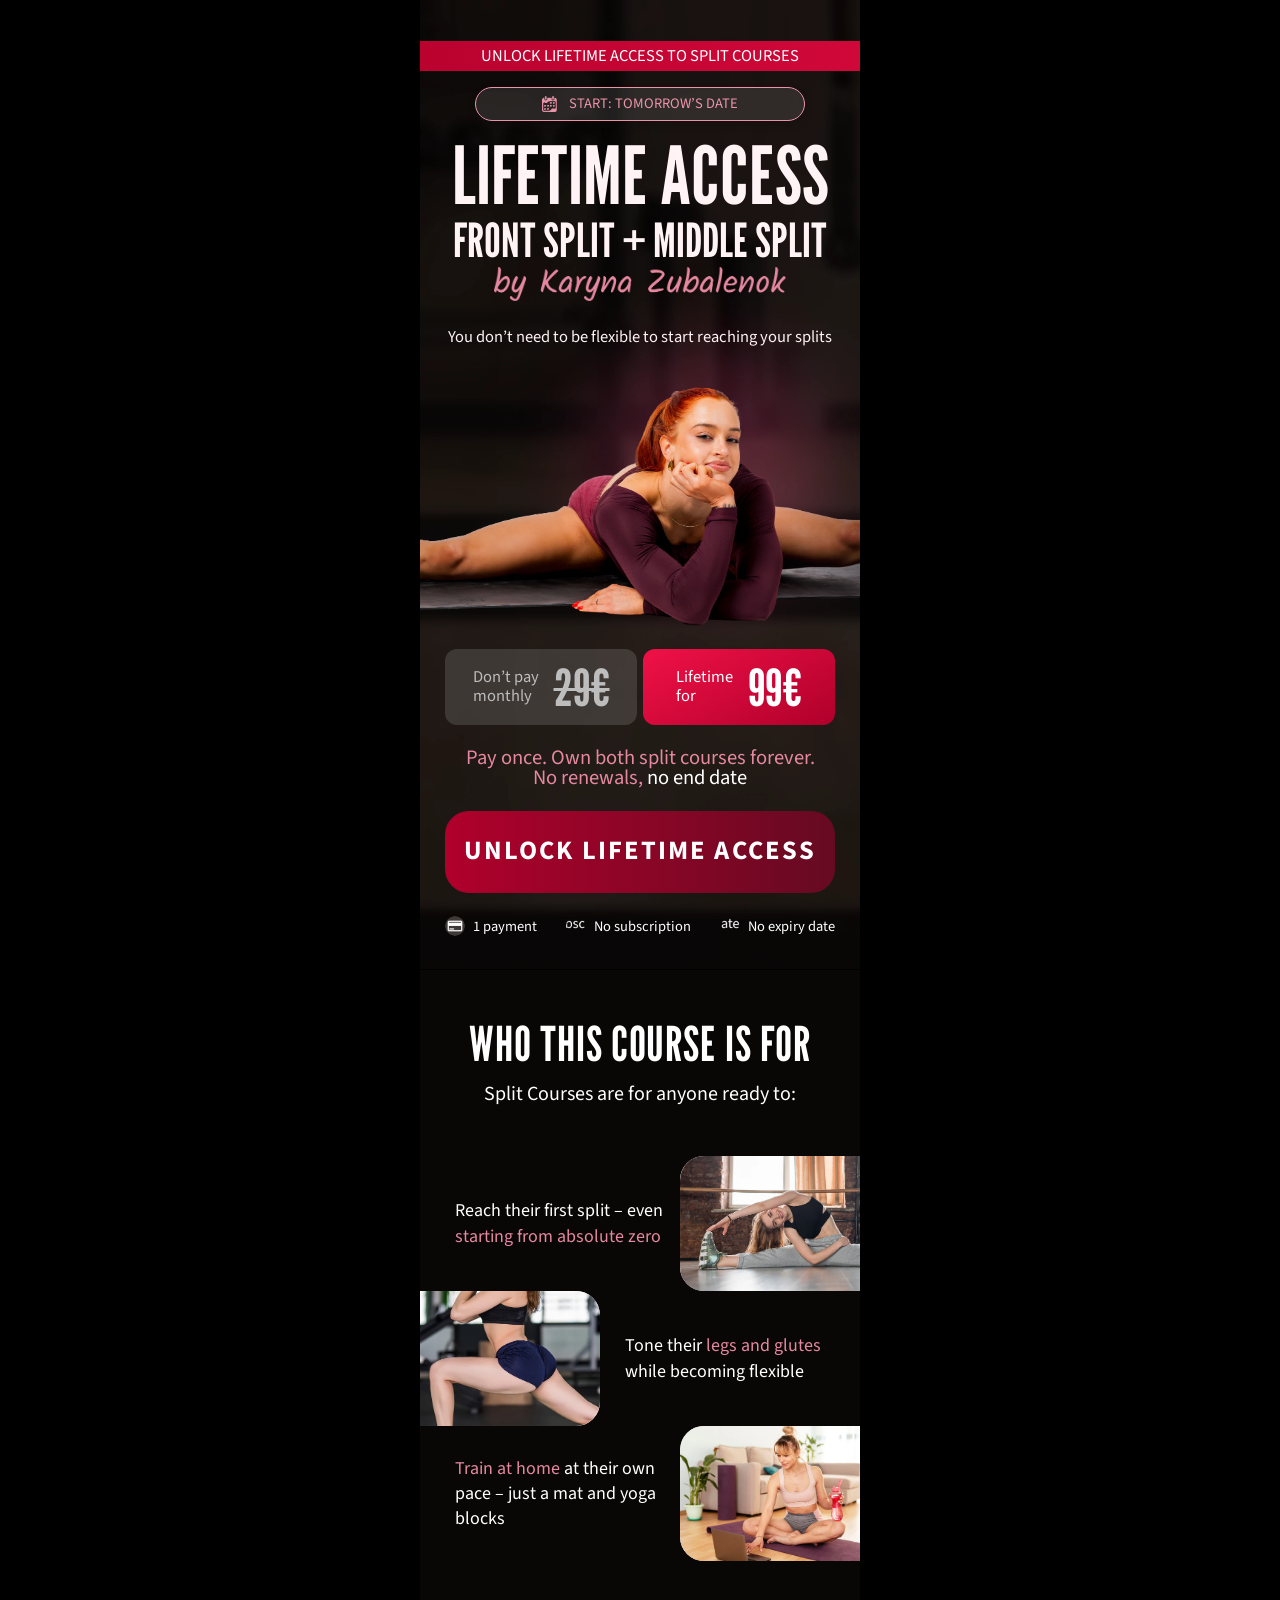
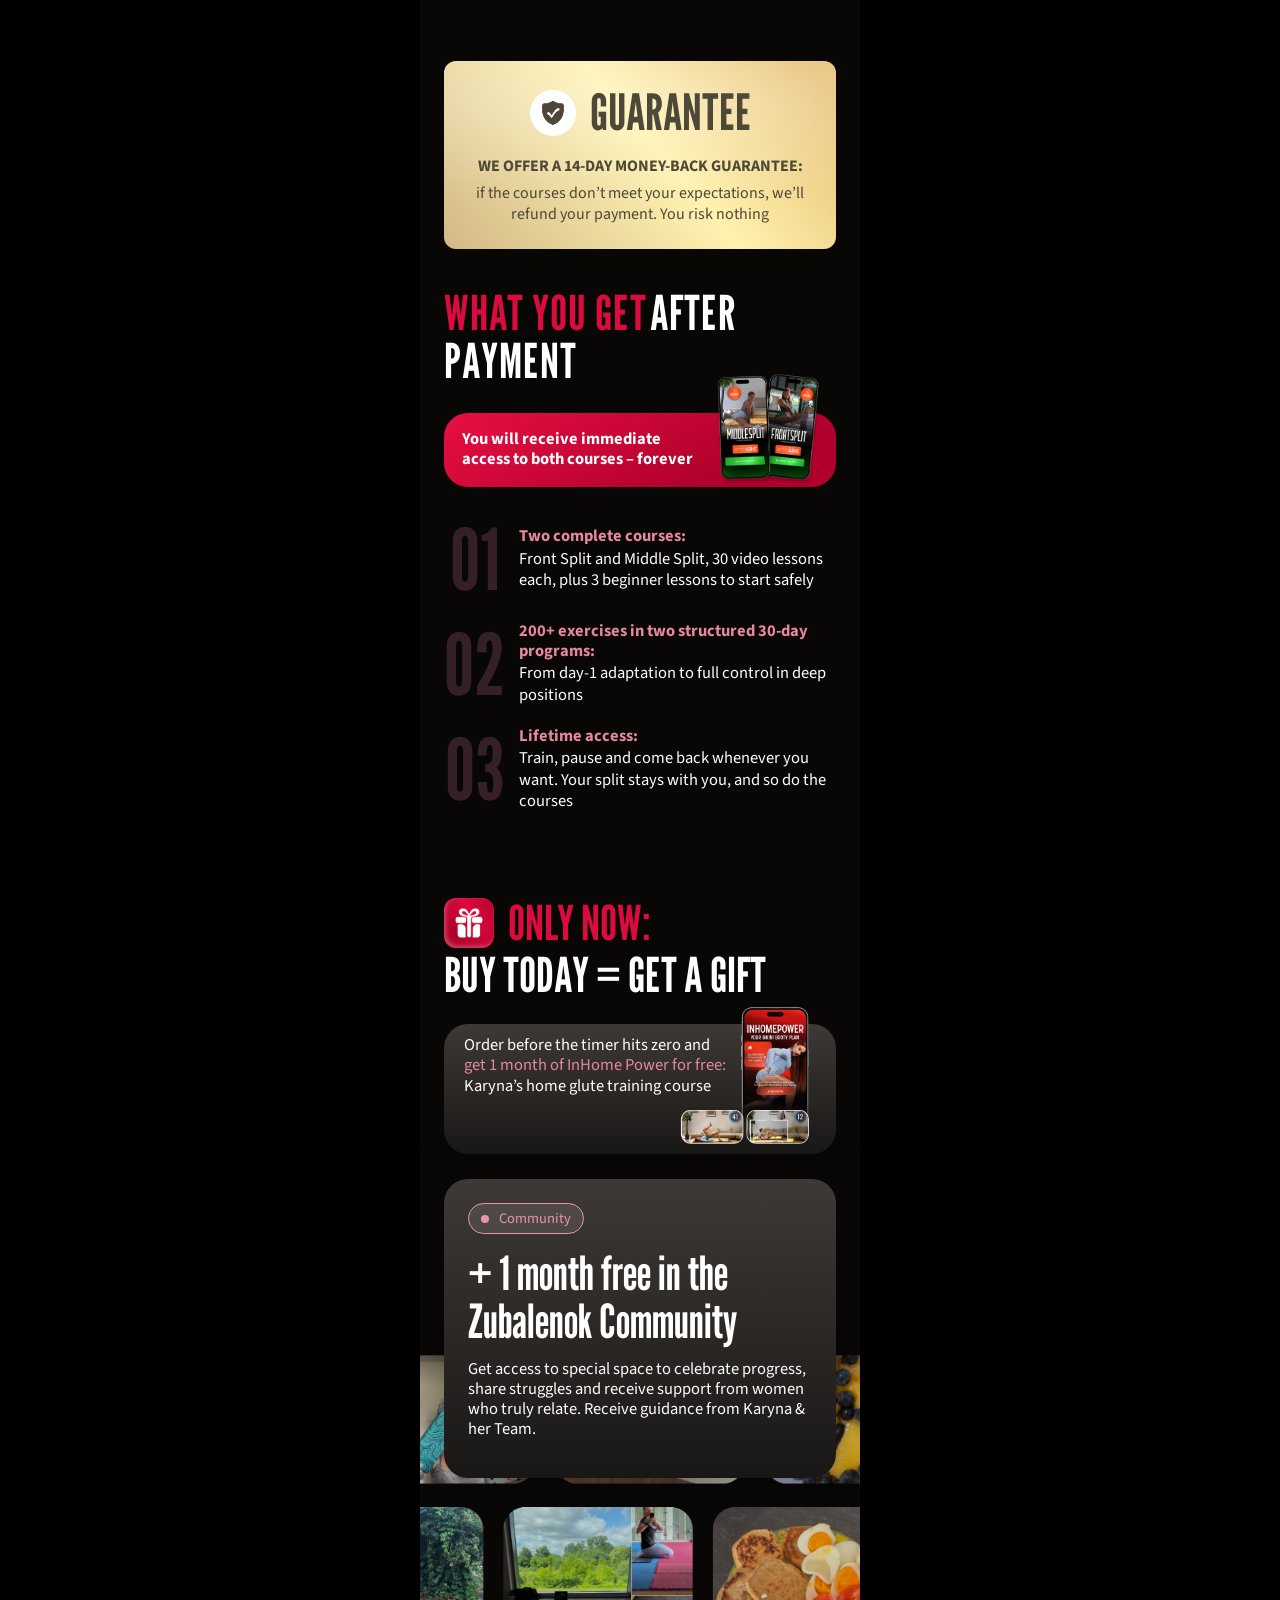
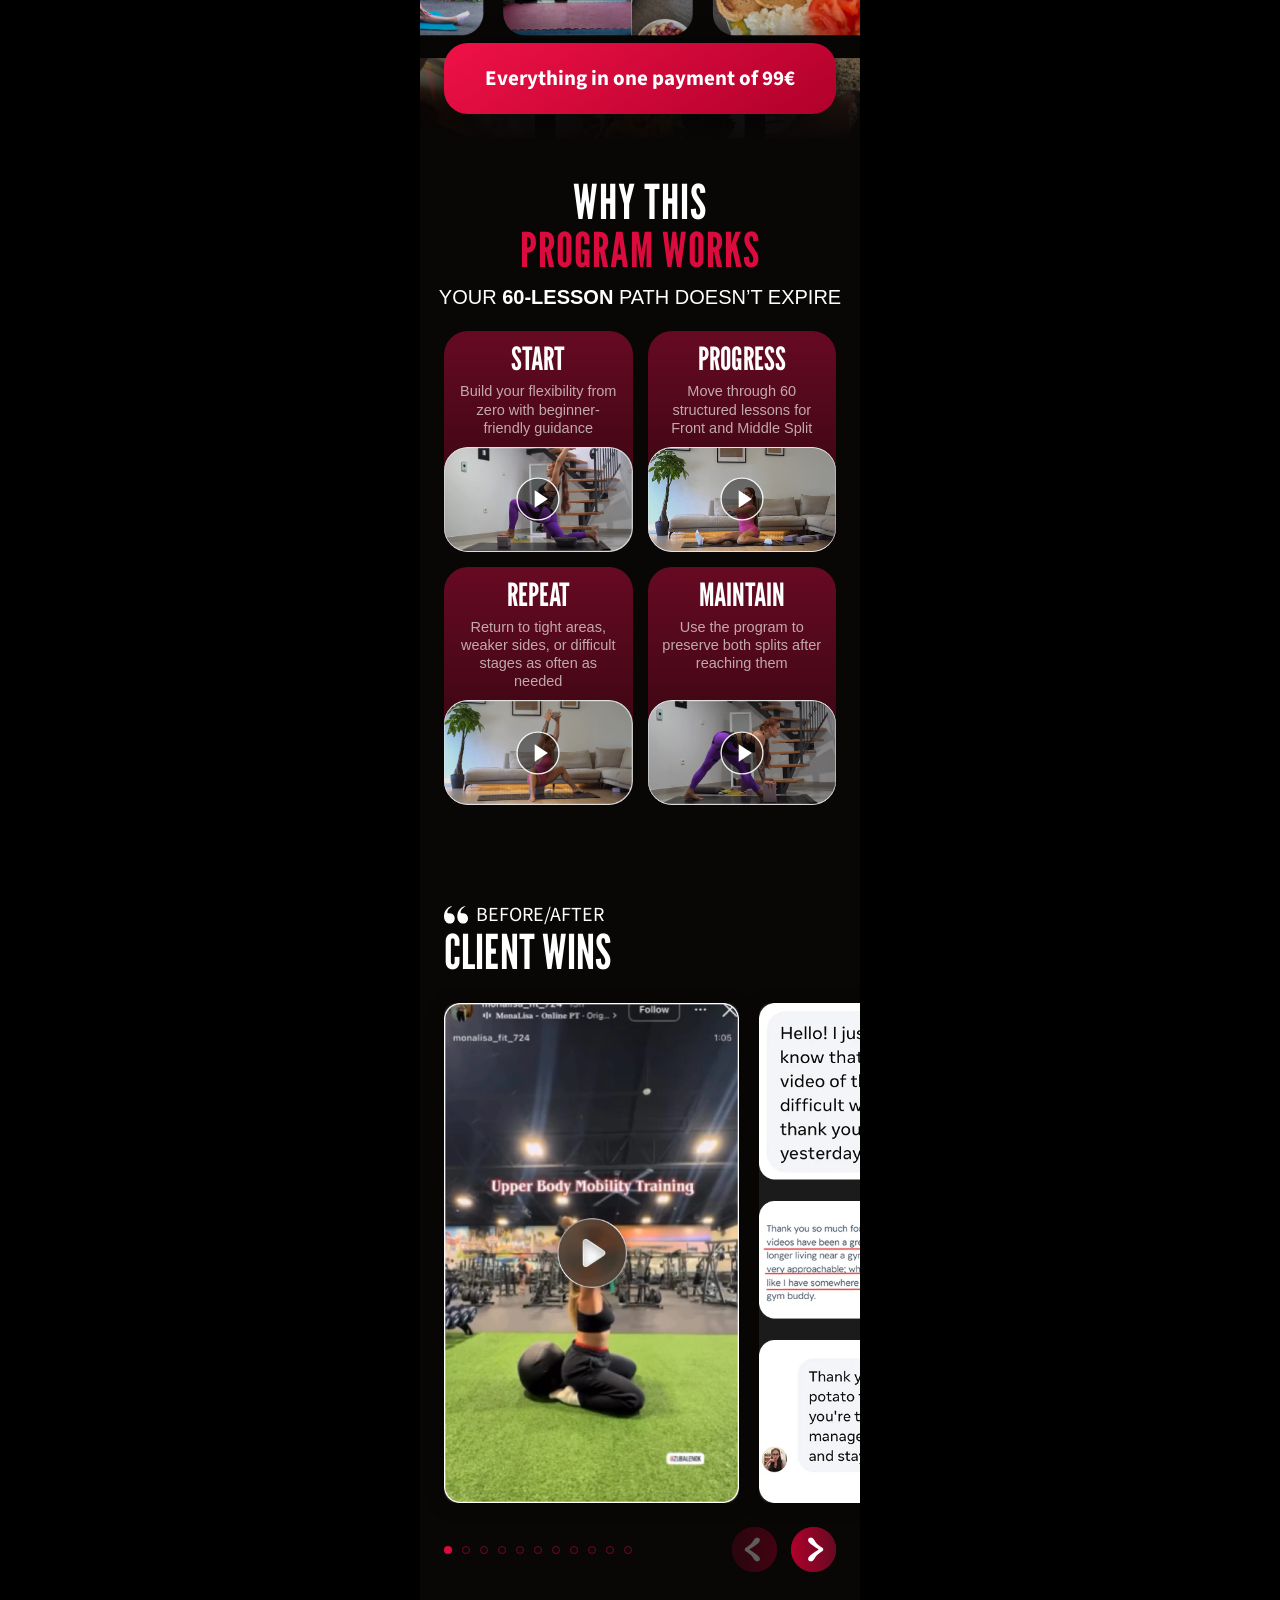
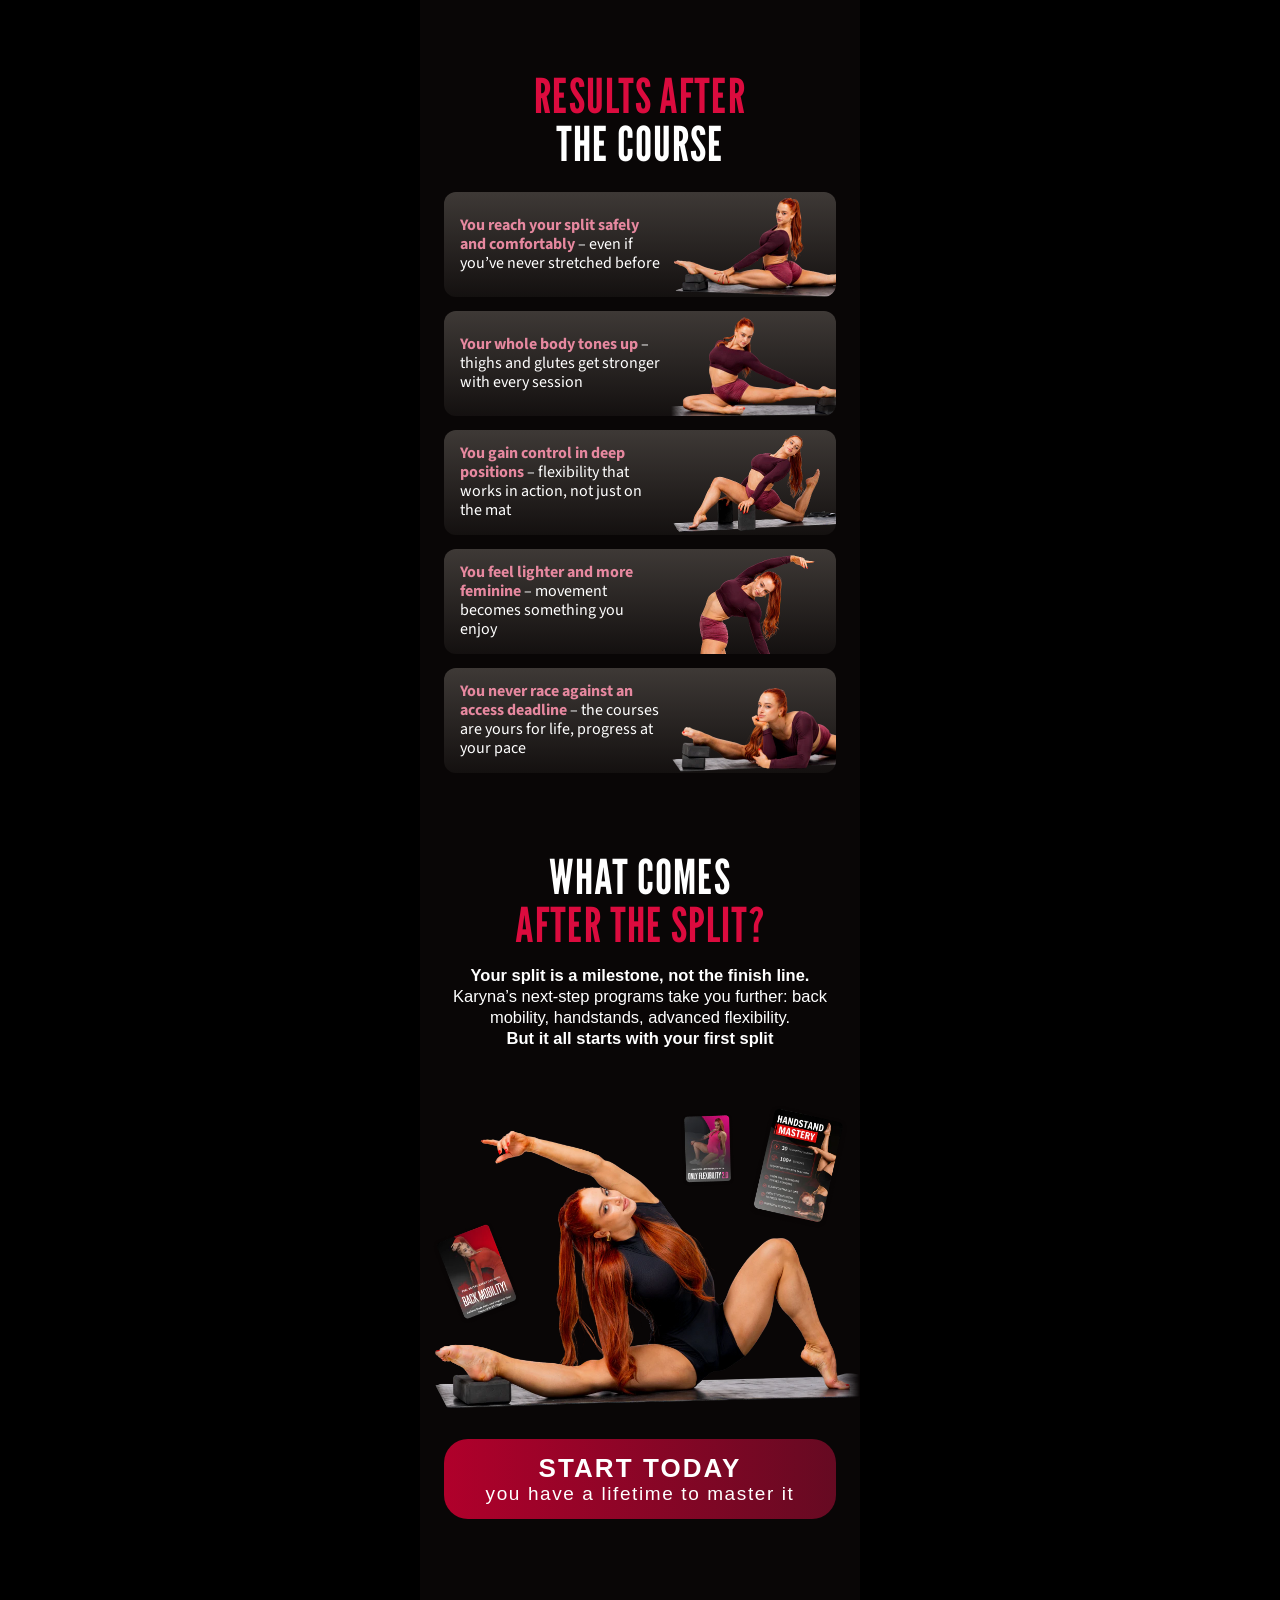
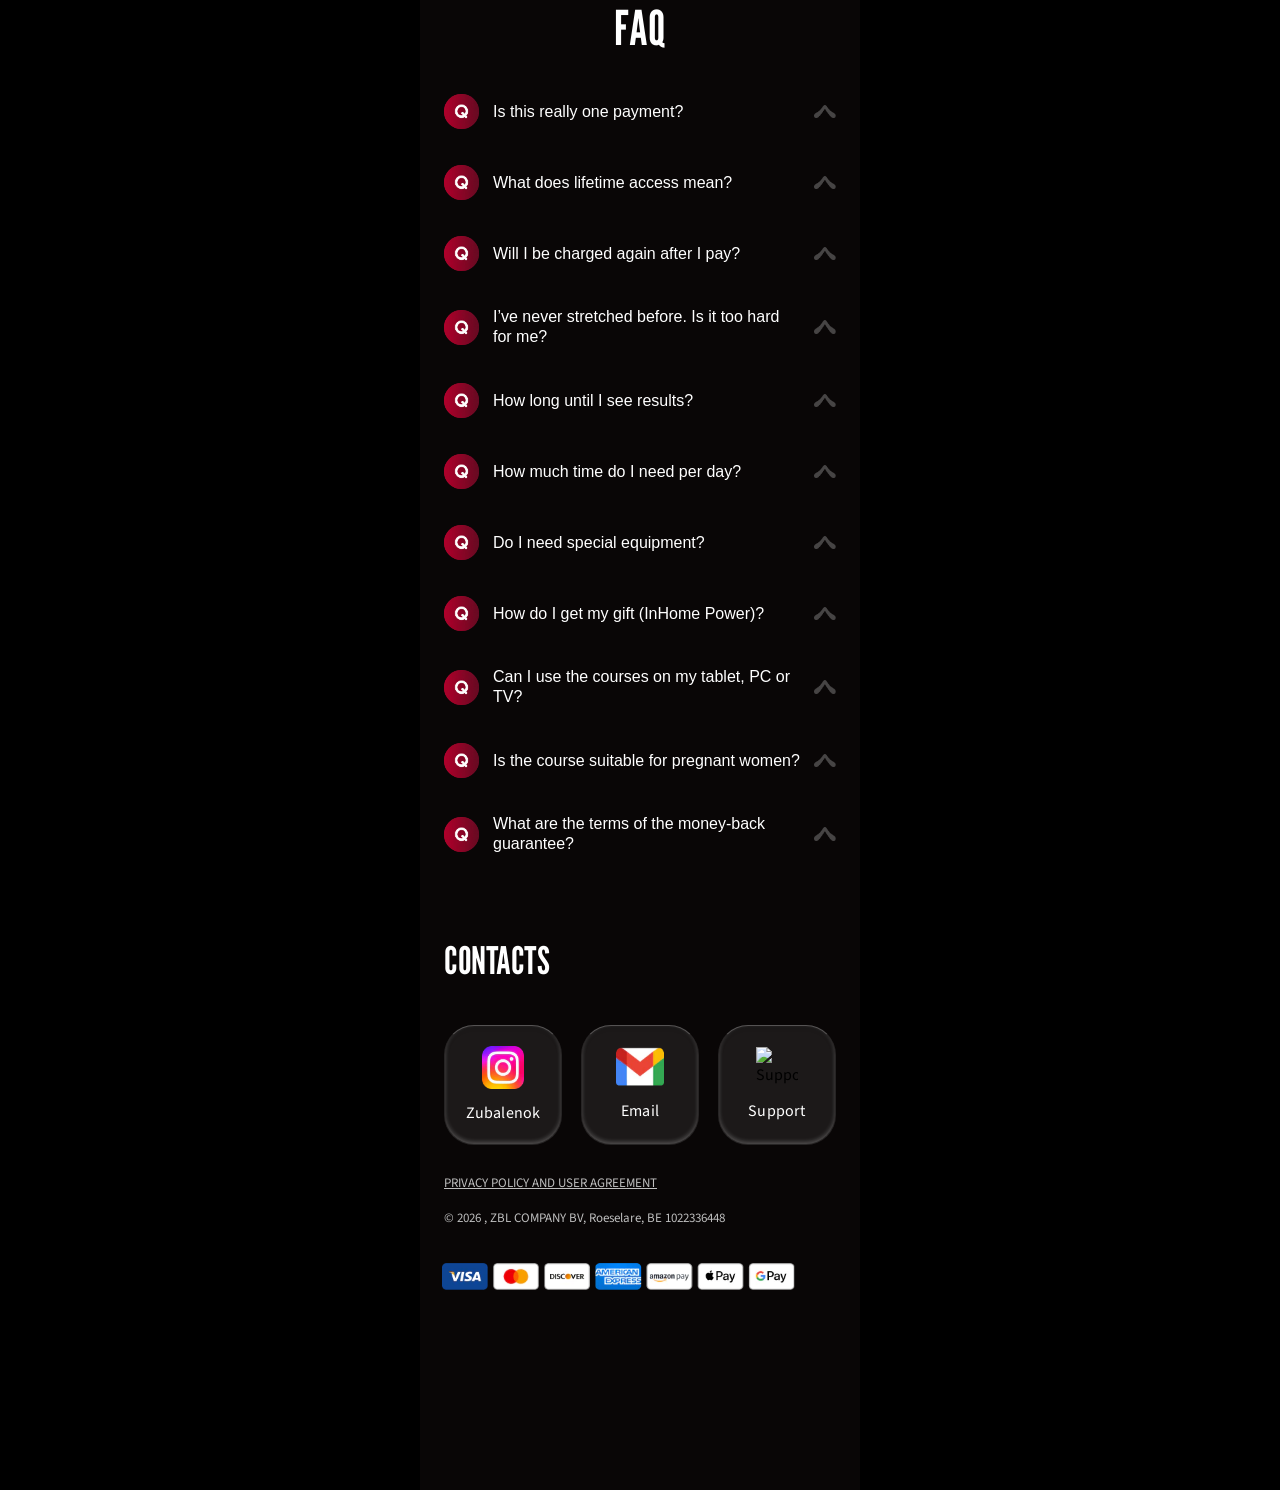
==== index.html @ 268b9fd2 "first commit" ====
<!DOCTYPE html>
<html lang="en">
<head>
  <!-- Google tag (gtag.js) -->
  <script async src="https://www.googletagmanager.com/gtag/js?id=G-XDG81WKR47"></script>
  <script>
    window.dataLayer = window.dataLayer || [];
    function gtag(){dataLayer.push(arguments);}
    gtag('js', new Date());

    gtag('config', 'G-XDG81WKR47');
  </script>
    <meta charset="UTF-8">
    <meta name="viewport" content="width=device-width, initial-scale=1.0">
    <link rel="icon" type="image/png" href="./images/favicon.png">
    <link rel="preconnect" href="https://itden-cdn.b-cdn.net" crossorigin>
    <link rel="stylesheet" href="./css/fonts.css">
    <link rel="stylesheet" href="./css/nullStyle.css">
    <link rel="stylesheet" href="./css/main.css?v=6">
    <link rel="stylesheet" href="https://cdn.jsdelivr.net/npm/swiper@11/swiper-bundle.min.css" />
    <title>Summer Body Fit Reset</title>

 

  <script id="usercentrics-cmp" src="https://web.cmp.usercentrics.eu/ui/loader.js" data-settings-id="XqcGcxfjgSHY_k" async></script>
    <meta
      name="viewport"
      content="width=device-width, initial-scale=1, viewport-fit=cover"
    />

  

</head>
<body>
    <div class="wrapper">

      <div class="s1">
  
  <!-- Верхня плашка -->
  <div class="s1-top-banner">
    <div class="s1-top-banner-text">UNLOCK LIFETIME ACCESS TO SPLIT COURSES</div>
  </div>

  <!-- Датова плашка -->
  <div class="s1-date-badge">
    <div class="s1-img-block-calendar">
      <img src="./images/img20.webp" alt="Calendar Icon">
    </div>
    <div class="s1-date-text">START: TOMORROW’S DATE</div>
  </div>

  <!-- Заголовки -->
  <div class="s1-title-main">LIFETIME ACCESS</div>
  <div class="s1-title-sub">FRONT SPLIT + MIDDLE SPLIT</div>

  <!-- Авторський підпис -->
  <div class="s1-img-block-signature">
    <img src="./images/img3.webp" alt="by Karyna Zubalenok">
  </div>

  <!-- Підзаголовок -->
  <div class="s1-subtitle">You don’t need to be flexible to start reaching your splits</div>

  <!-- Нижня секція -->
  <div class="s1-bottom-group">
    
    <!-- Цінові блоки -->
    <div class="s1-pricing-row">
      <div class="s1-price-box s1-price-gray">
        <div class="s1-price-label s1-price-label-gray">
          <span>Don’t pay</span>
          <span>monthly</span>
        </div>
        <div class="s1-price-val-gray">29€</div>
      </div>
      <div class="s1-price-box s1-price-red">
        <div class="s1-price-label s1-price-label-red">
          <span>Lifetime</span>
          <span>for</span>
        </div>
        <div class="s1-price-val-red">99€</div>
      </div>
    </div>

    <!-- Текстовий опис -->
    <div class="s1-desc-text">
      Pay once. Own both split courses forever.<br/>
      <span>No renewals, </span><span class="s1-bold-white">no end date</span>
    </div>

    <!-- Кнопка -->
    <div class="s1-cta-wrapper">
      <div class="s1-cta-btn">UNLOCK LIFETIME ACCESS</div>
    </div>

    <!-- Переваги -->
    <div class="s1-features-row">
      <div class="s1-feature-item">
        <div class="s1-img-block-icon">
          <img class="s1-icon-img s1-img-feat-1" src="./images/img16.webp" alt="1 payment">
        </div>
        <div class="s1-feature-text">1 payment</div>
      </div>
      <div class="s1-feature-item">
        <div class="s1-img-block-icon">
          <img class="s1-icon-img s1-img-feat-2" src="./images/img16.webp" alt="No subscription">
        </div>
        <div class="s1-feature-text">No subscription</div>
      </div>
      <div class="s1-feature-item">
        <div class="s1-img-block-icon">
          <img class="s1-icon-img s1-img-feat-3" src="./images/img16.webp" alt="No expiry date">
        </div>
        <div class="s1-feature-text">No expiry date</div>
      </div>
    </div>

  </div>
</div>


<div class="s2">
  
  <div class="s2-header">
    <div class="s2-title">Who this course is for</div>
    <div class="s2-subtitle">Split Courses are for anyone ready to:</div>
  </div>

  <div class="s2-list">
    
    <!-- Картка 1: Текст зліва, Картинка справа -->
    <div class="s2-row">
      <div class="s2-text s2-text-left">
        Reach their first split – even <br>
        <span class="s2-highlight">starting from absolute zero</span>
      </div>
      <div class="s2-img-box s2-img-radius-right">
        <img src="./images/img6.webp" alt="Reaching first split">
      </div>
    </div>

    <!-- Картка 2: Картинка зліва, Текст справа -->
    <div class="s2-row">
      <div class="s2-img-box s2-img-radius-left">
        <img src="./images/img7.webp" alt="Toning legs and glutes">
      </div>
      <div class="s2-text s2-text-right">
        Tone their <span class="s2-highlight">legs and glutes</span><br>
        while becoming flexible
      </div>
    </div>

    <!-- Картка 3: Текст зліва, Картинка справа -->
    <div class="s2-row">
      <div class="s2-text s2-text-left">
        <span class="s2-highlight">Train at home</span> at their own<br>
        pace – just a mat and yoga<br>
        blocks
      </div>
      <div class="s2-img-box s2-img-radius-right">
        <img src="./images/img5.webp" alt="Train at home">
      </div>
    </div>

  </div>
  
</div>

<div class="s3">
  
  <!-- Блок Гарантії -->
  <div class="s3-guarantee-section">
    <div class="s3-guarantee-card">
      <div class="s3-guarantee-header">
        <div class="s3-shield-icon">
          <img src="./images/img14.webp" alt="Guarantee Shield">
        </div>
        <div class="s3-guarantee-title">GUARANTEE</div>
      </div>
      <div class="s3-guarantee-text">
        <span class="s3-guarantee-strong">We offer a 14-day money-back guarantee:</span>
        <span class="s3-guarantee-p">if the courses don’t meet your expectations, we’ll refund your payment. You risk nothing</span>
      </div>
    </div>
  </div>

  <!-- Блок Переваг -->
  <div class="s3-benefits-section">
    
    <div class="s3-benefits-title">
      <span class="s3-title-red">What you get</span>
      <span class="s3-title-white">after payment</span>
    </div>

    <!-- Банер -->
    <div class="s3-banner">
      <div class="s3-banner-text">You will receive immediate access to both courses – forever</div>
      <img class="s3-phones-img" src="./images/img17.webp" alt="Course on Phones">
    </div>

    <!-- Список -->
    <div class="s3-list">
      
      <div class="s3-list-item">
        <div class="s3-list-num">01</div>
        <div class="s3-list-text">
          <span class="s3-list-heading">Two complete courses:</span>
          <span class="s3-list-desc">Front Split and Middle Split, 30 video lessons each, plus 3 beginner lessons to start safely</span>
        </div>
      </div>

      <div class="s3-list-item">
        <div class="s3-list-num">02</div>
        <div class="s3-list-text">
          <span class="s3-list-heading">200+ exercises in two structured 30-day programs:</span>
          <span class="s3-list-desc">From day-1 adaptation to full control in deep positions</span>
        </div>
      </div>

      <div class="s3-list-item">
        <div class="s3-list-num">03</div>
        <div class="s3-list-text">
          <span class="s3-list-heading">Lifetime access:</span>
          <span class="s3-list-desc">Train, pause and come back whenever you want. Your split stays with you, and so do the courses</span>
        </div>
      </div>

    </div>
  </div>

</div>

<div class="s4">
  
  <!-- Заголовок та іконка подарунка -->
  <div class="s4-header">
    <div class="s4-header-row">
      <div class="s4-gift-icon">
        <img src="./images/img15.webp" alt="Gift Icon">
      </div>
      <h2 class="s4-title-red">ONLY NOW:</h2>
    </div>
    <h3 class="s4-title-white">BUY TODAY = GET A GIFT</h3>
  </div>

  <!-- Картка з подарунковим курсом -->
  <div class="s4-promo-card">
    <p class="s4-promo-text">
      Order before the timer hits zero and <br>
      <span class="s4-promo-highlight">get 1 month of InHome Power for free:</span><br>
      Karyna’s home glute training course
    </p>
    <div class="s4-promo-img-wrapper">
      <img src="./images/img18.webp" alt="InHome Power App">
    </div>
  </div>

  <!-- Секція спільноти з фоновим колажем -->
  <div class="s4-community-section">
    
    <!-- Фоновий колаж -->
    <div class="s4-bg-collage-container">
      <div class="s4-bg-gradient-top"></div>
      <img src="./images/img19.webp" alt="Community Photos">
      <div class="s4-bg-gradient-bottom"></div>
    </div>

    <!-- Картка спільноти -->
    <div class="s4-community-card">
      <div class="s4-tag">
        <span class="s4-tag-dot"></span>
        <span class="s4-tag-text">Community</span>
      </div>
      <h4 class="s4-community-title">+ 1 month free in the<br>Zubalenok Community</h4>
      <p class="s4-community-desc">Get access to special space to celebrate progress, share struggles and receive support from women who truly relate. Receive guidance from Karyna & her Team.</p>
    </div>

  </div>

  <!-- Нижня кнопка -->
  <div class="s4-sticky-btn-wrapper">
    <div class="s4-sticky-btn">Everything in one payment of 99€</div>
  </div>

</div>


<div class="s5">
  
  <div class="s5-header">
    <div class="s5-title-group">
      <h2 class="s5-title-white">Why this</h2>
      <h2 class="s5-title-red">Program Works</h2>
    </div>
    <h3 class="s5-subtitle">YOUR <b>60-LESSON</b> PATH DOESN’T EXPIRE</h3>
  </div>

  <div class="s5-grid">
    
    <!-- Картка 1: START -->
    <div class="s5-card video-card-item">
      <div class="s5-card-text">
        <h4 class="s5-card-title">START</h4>
        <p class="s5-card-desc">Build your flexibility from zero with beginner-friendly guidance</p>
      </div>
      <div class="s5-video-container video-wrapper-small">
        <video class="video-player" data-src="https://itden-cdn.b-cdn.net/splits/1.mp4" poster="./images/poster-1.webp" playsinline loop muted preload="metadata"></video>
        <div class="video-overlay">
          <div class="video-play-btn" aria-label="Play">
            <svg viewBox="0 0 80 80" xmlns="http://www.w3.org/2000/svg">
              <circle cx="40" cy="40" r="38" fill="rgba(0,0,0,0.4)" stroke="rgba(255,255,255,0.9)" stroke-width="2.5"></circle>
              <polygon class="icon-play" points="34,24 58,40 34,56" fill="white"></polygon>
              <g class="icon-pause" style="display:none">
                <rect x="26" y="24" width="9" height="32" rx="2" fill="white"></rect>
                <rect x="45" y="24" width="9" height="32" rx="2" fill="white"></rect>
              </g>
            </svg>
          </div>
        </div>
      </div>
    </div>

    <!-- Картка 2: PROGRESS -->
    <div class="s5-card video-card-item">
      <div class="s5-card-text">
        <h4 class="s5-card-title">PROGRESS</h4>
        <p class="s5-card-desc">Move through 60 structured lessons for Front and Middle Split</p>
      </div>
      <div class="s5-video-container video-wrapper-small">
        <video class="video-player" data-src="https://itden-cdn.b-cdn.net/3-in-1_new/new-tabs/2.mp4" poster="./images/poster-2.webp" playsinline loop muted preload="metadata"></video>
        <div class="video-overlay">
          <div class="video-play-btn" aria-label="Play">
            <svg viewBox="0 0 80 80" xmlns="http://www.w3.org/2000/svg">
              <circle cx="40" cy="40" r="38" fill="rgba(0,0,0,0.4)" stroke="rgba(255,255,255,0.9)" stroke-width="2.5"></circle>
              <polygon class="icon-play" points="34,24 58,40 34,56" fill="white"></polygon>
              <g class="icon-pause" style="display:none">
                <rect x="26" y="24" width="9" height="32" rx="2" fill="white"></rect>
                <rect x="45" y="24" width="9" height="32" rx="2" fill="white"></rect>
              </g>
            </svg>
          </div>
        </div>
      </div>
    </div>

    <!-- Картка 3: REPEAT -->
    <div class="s5-card video-card-item">
      <div class="s5-card-text">
        <h4 class="s5-card-title">REPEAT</h4>
        <p class="s5-card-desc">Return to tight areas, weaker sides, or difficult stages as often as needed</p>
      </div>
      <div class="s5-video-container video-wrapper-small">
        <video class="video-player" data-src="https://itden-cdn.b-cdn.net/splits/34.mp4" poster="./images/poster-3.webp" playsinline loop muted preload="metadata"></video>
        <div class="video-overlay">
          <div class="video-play-btn" aria-label="Play">
            <svg viewBox="0 0 80 80" xmlns="http://www.w3.org/2000/svg">
              <circle cx="40" cy="40" r="38" fill="rgba(0,0,0,0.4)" stroke="rgba(255,255,255,0.9)" stroke-width="2.5"></circle>
              <polygon class="icon-play" points="34,24 58,40 34,56" fill="white"></polygon>
              <g class="icon-pause" style="display:none">
                <rect x="26" y="24" width="9" height="32" rx="2" fill="white"></rect>
                <rect x="45" y="24" width="9" height="32" rx="2" fill="white"></rect>
              </g>
            </svg>
          </div>
        </div>
      </div>
    </div>

    <!-- Картка 4: MAINTAIN -->
    <div class="s5-card video-card-item">
      <div class="s5-card-text">
        <h4 class="s5-card-title">MAINTAIN</h4>
        <p class="s5-card-desc">Use the program to preserve both splits after reaching them</p>
      </div>
      <div class="s5-video-container video-wrapper-small">
        <video class="video-player" data-src="https://itden-cdn.b-cdn.net/splits/4.mp4" poster="./images/poster-4.webp" playsinline loop muted preload="metadata"></video>
        <div class="video-overlay">
          <div class="video-play-btn" aria-label="Play">
            <svg viewBox="0 0 80 80" xmlns="http://www.w3.org/2000/svg">
              <circle cx="40" cy="40" r="38" fill="rgba(0,0,0,0.4)" stroke="rgba(255,255,255,0.9)" stroke-width="2.5"></circle>
              <polygon class="icon-play" points="34,24 58,40 34,56" fill="white"></polygon>
              <g class="icon-pause" style="display:none">
                <rect x="26" y="24" width="9" height="32" rx="2" fill="white"></rect>
                <rect x="45" y="24" width="9" height="32" rx="2" fill="white"></rect>
              </g>
            </svg>
          </div>
        </div>
      </div>
    </div>

  </div>
</div>



<div class="s6">
  
  <!-- Заголовок -->
  <div class="s6-header">
    <div class="s6-label">
      <div class="s6-quote-icon">
        <svg xmlns="http://www.w3.org/2000/svg" width="24" height="18" viewBox="0 0 24 18" fill="none">
  <path d="M8.07421 0.00016919C8.08571 -0.00139465 8.09276 0.00943048 8.09276 0.021039V0.0782154C8.09276 0.119212 8.07234 0.157684 8.03854 0.180886C6.63093 1.14718 5.53572 2.01873 4.73632 3.02947C3.82051 4.18628 3.49053 5.16881 3.28565 6.42446C3.19072 7.0063 3.75524 7.43513 4.32667 7.29013C4.74568 7.18381 5.16676 7.13727 5.78417 7.17204C12.5979 7.5524 12.109 17.5517 5.85647 17.5998C5.85593 17.5998 5.85546 17.5993 5.85546 17.5988C5.85546 17.5983 5.85501 17.5978 5.85447 17.5978C1.98736 17.5971 0.024709 13.7735 4.27117e-08 10.5094C-6.09069e-06 10.5086 0.000649128 10.508 0.00145938 10.508C0.00226539 10.508 0.0029188 10.5073 0.00291891 10.5065C0.00362866 5.4375 2.95146 0.987998 8.07421 0.00016919ZM21.3525 0.00016919C21.364 -0.00150012 21.3711 0.00945503 21.3712 0.0210344L21.3716 0.0784586C21.3719 0.119263 21.3517 0.157656 21.318 0.180749C19.9104 1.14708 18.815 2.01871 18.0156 3.02947C17.0998 4.18628 16.7698 5.16881 16.565 6.42445C16.47 7.0063 17.0345 7.43512 17.606 7.29012C18.025 7.1838 18.446 7.13726 19.0635 7.17204C25.8771 7.55246 25.3883 17.5506 19.1358 17.5998C19.1352 17.5998 19.1348 17.5993 19.1348 17.5988C19.1348 17.5983 19.1343 17.5978 19.1338 17.5978C15.2664 17.5972 13.3038 13.7732 13.2793 10.509C13.2793 10.5084 13.2797 10.508 13.2803 10.508C13.2808 10.508 13.2812 10.5075 13.2812 10.507C13.2818 5.43791 16.2287 0.988174 21.3525 0.00016919Z" fill="white"/>
</svg>
      </div>
      <div class="s6-label-text">Before/After</div>
    </div>
    <h2 class="s6-title">Client Wins</h2>
  </div>

  <!-- Swiper Контейнер -->
  <div class="swiper s6-swiper">
    <div class="swiper-wrapper">
      
      <div class="swiper-slide s6-slide" data-video="https://itden-cdn.b-cdn.net/3-in-1_new/slider-3/1.MP4">
        <img loading="lazy" src="./images/galerry/slide1.webp" alt="Review 1" class="s6-img">
      </div>

      <div class="swiper-slide s6-slide">
        <img loading="lazy" src="./images/galerry/slide2.webp" alt="Review 2" class="s6-img">
      </div>

      <div class="swiper-slide s6-slide" data-video="https://itden-cdn.b-cdn.net/3-in-1_new/slider-3/3.MP4">
        <img loading="lazy" src="./images/galerry/slide3.webp" alt="Review 3" class="s6-img">
      </div>

      <div class="swiper-slide s6-slide" data-video="https://itden-cdn.b-cdn.net/3-in-1_new/slider-3/4.MP4">
        <img loading="lazy" src="./images/galerry/slide4.webp" alt="Review 4" class="s6-img">
      </div>

      <div class="swiper-slide s6-slide">
        <img loading="lazy" src="./images/galerry/slide5.webp" alt="Review 5" class="s6-img">
      </div>

      <div class="swiper-slide s6-slide">
        <img loading="lazy" src="./images/galerry/slide6.webp" alt="Review 6" class="s6-img">
      </div>

      <div class="swiper-slide s6-slide">
        <img loading="lazy" src="./images/galerry/slide7.webp" alt="Review 7" class="s6-img">
      </div>

      <div class="swiper-slide s6-slide" data-video="https://itden-cdn.b-cdn.net/3-in-1_new/slider-3/8.MP4">
        <img loading="lazy" src="./images/galerry/slide8.webp" alt="Review 8" class="s6-img">
      </div>

      <div class="swiper-slide s6-slide">
        <img loading="lazy" src="./images/galerry/slide9.webp" alt="Review 9" class="s6-img">
      </div>

      <div class="swiper-slide s6-slide">
        <img loading="lazy" src="./images/galerry/slide10.webp" alt="Review 10" class="s6-img">
      </div>

      <div class="swiper-slide s6-slide">
        <img loading="lazy" src="./images/galerry/slide11.webp" alt="Review 11" class="s6-img">
      </div>

      <div class="swiper-slide s6-slide">
        <img loading="lazy" src="./images/galerry/slide12.webp" alt="Review 12" class="s6-img">
      </div>

      <div class="swiper-slide s6-slide" data-video="https://itden-cdn.b-cdn.net/3-in-1_new/slider-3/13.MP4">
        <img loading="lazy" src="./images/galerry/slide13.webp" alt="Review 13" class="s6-img">
      </div>

      <div class="swiper-slide s6-slide">
        <img loading="lazy" src="./images/galerry/slide14.webp" alt="Review 14" class="s6-img">
      </div>

      <div class="swiper-slide s6-slide">
        <img loading="lazy" src="./images/galerry/slide15.webp" alt="Review 15" class="s6-img">
      </div>

      <div class="swiper-slide s6-slide" data-video="https://itden-cdn.b-cdn.net/3-in-1_new/slider-3/16.MP4">
        <img loading="lazy" src="./images/galerry/slide16.webp" alt="Review 16" class="s6-img">
      </div>

      <div class="swiper-slide s6-slide" data-video="https://itden-cdn.b-cdn.net/3-in-1_new/slider-3/17.MP4">
        <img loading="lazy" src="./images/galerry/slide17.webp" alt="Review 17" class="s6-img">
      </div>

      <div class="swiper-slide s6-slide">
        <img loading="lazy" src="./images/galerry/slide18.webp" alt="Review 18" class="s6-img">
      </div>

      <div class="swiper-slide s6-slide" data-video="https://itden-cdn.b-cdn.net/3-in-1_new/slider-3/20.MP4">
        <img loading="lazy" src="./images/galerry/slide20.webp" alt="Review 20" class="s6-img">
      </div>

    </div>
  </div>

  <!-- Контроли слайдера -->
  <div class="s6-controls">
    <div class="swiper-pagination s6-pagination"></div>
    <div class="s6-nav">
      <div class="swiper-button-prev s6-prev">
        <img src="./images/slider-arrow.png" alt="">
      </div>
      <div class="swiper-button-next s6-next">
       <img src="./images/slider-arrow.png" alt="">
      </div>
    </div>
  </div>

</div>

<div class="st7">
  
  <!-- Заголовок -->
  <div class="st7-header">
    <h2 class="st7-title">
      <span class="st7-title-red">Results after</span>
      <span class="st7-title-white">the course</span>
    </h2>
  </div>

  <!-- Список результатів -->
  <div class="st7-list">
    
    <!-- Картка 1 -->
    <div class="st7-card">
      <div class="st7-card-text">
        <span class="st7-highlight">You reach your split safely and comfortably</span> – even if you’ve never stretched before
      </div>
      <div class="st7-img-block">
        <img src="./images/img12.webp" alt="Reach split safely">
      </div>
    </div>

    <!-- Картка 2 -->
    <div class="st7-card">
      <div class="st7-card-text">
        <span class="st7-highlight">Your whole body tones up</span> – thighs and glutes get stronger with every session
      </div>
      <div class="st7-img-block">
        <img src="./images/img13.webp" alt="Body tones up">
      </div>
    </div>

    <!-- Картка 3 -->
    <div class="st7-card">
      <div class="st7-card-text">
        <span class="st7-highlight">You gain control in deep positions</span> – flexibility that works in action, not just on the mat
      </div>
      <div class="st7-img-block">
        <img src="./images/img9.webp" alt="Control in deep positions">
      </div>
    </div>

    <!-- Картка 4 -->
    <div class="st7-card">
      <div class="st7-card-text">
        <span class="st7-highlight">You feel lighter and more feminine</span> – movement becomes something you enjoy
      </div>
      <div class="st7-img-block">
        <img src="./images/img11.webp" alt="Lighter and more feminine">
      </div>
    </div>

    <!-- Картка 5 -->
    <div class="st7-card">
      <div class="st7-card-text">
        <span class="st7-highlight">You never race against an access deadline</span> – the courses are yours for life, progress at your pace
      </div>
      <div class="st7-img-block">
        <img src="./images/img10.webp" alt="Lifetime access deadline">
      </div>
    </div>

  </div>

</div>


<div class="s8">
  
  <!-- Заголовок і текст -->
  <div class="s8-header">
    <h2 class="s8-title">
      <span class="s8-title-white">WHAT COMES</span>
      <span class="s8-title-red">AFTER THE SPLIT?</span>
    </h2>
    <p class="s8-description">
      <b>Your split is a milestone, not the finish line.</b><br>
      Karyna’s next-step programs take you further: back mobility, handstands, advanced flexibility.<br>
      <b>But it all starts with your first split</b>
    </p>
  </div>

  <!-- Центральна ілюстрація -->
  <div class="s8-img-block">
    <img src="./images/img1.webp" alt="What comes after the split - Karyna Zubalenok">
  </div>

  <!-- Кнопка -->
  <div class="s8-btn-wrapper">
    <div class="s8-btn">
      <span class="s8-btn-title">START TODAY</span>
      <span class="s8-btn-subtitle">you have a lifetime to master it</span>
    </div>
  </div>

</div>



<div class="faq-section">
  <div class="s7">
    <h2 class="mainTitle">FAQ</h2>
    
    <div class="s7__container">

      <!-- Питання 1 -->
      <div class="s7__item">
        <div class="s7__question">
          <div class="s7__q-icon"><img src="./images/q.webp" alt="Q"></div>
          <span class="s7__q-text">Is this really one payment?</span>
          <div class="s7__arrow"><img src="./images/img21.webp" alt="arrow"></div>
        </div>
        <div class="s7__answer">
          <div class="s7__answer-inner">
            <div class="s7__answer-bubble">
              Yes. You pay 99€ once and both courses are yours forever. No subscription, nothing renews, nothing to cancel.
            </div>
            <img src="./images/img8.webp" alt="Karyna" class="s7__avatar">
          </div>
        </div>
      </div>

      <!-- Питання 2 -->
      <div class="s7__item">
        <div class="s7__question">
          <div class="s7__q-icon"><img src="./images/q.webp" alt="Q"></div>
          <span class="s7__q-text">What does lifetime access mean?</span>
          <div class="s7__arrow"><img src="./images/img21.webp" alt="arrow"></div>
        </div>
        <div class="s7__answer">
          <div class="s7__answer-inner">
            <div class="s7__answer-bubble">
              As long as the courses exist, you have them. Train now, pause, come back in a year – your access never expires.
            </div>
            <img src="./images/img8.webp" alt="Karyna" class="s7__avatar">
          </div>
        </div>
      </div>

      <!-- Питання 3 -->
      <div class="s7__item">
        <div class="s7__question">
          <div class="s7__q-icon"><img src="./images/q.webp" alt="Q"></div>
          <span class="s7__q-text">Will I be charged again after I pay?</span>
          <div class="s7__arrow"><img src="./images/img21.webp" alt="arrow"></div>
        </div>
        <div class="s7__answer">
          <div class="s7__answer-inner">
            <div class="s7__answer-bubble">
              No. This is a one-time payment. You will never be charged automatically.
            </div>
            <img src="./images/img8.webp" alt="Karyna" class="s7__avatar">
          </div>
        </div>
      </div>

      <!-- Питання 4 -->
      <div class="s7__item">
        <div class="s7__question">
          <div class="s7__q-icon"><img src="./images/q.webp" alt="Q"></div>
          <span class="s7__q-text">I’ve never stretched before. Is it too hard for me?</span>
          <div class="s7__arrow"><img src="./images/img21.webp" alt="arrow"></div>
        </div>
        <div class="s7__answer">
          <div class="s7__answer-inner">
            <div class="s7__answer-bubble">
              The program starts with 3 beginner lessons and day-1 adaptation. It’s built for complete beginners, step by step.
            </div>
            <img src="./images/img8.webp" alt="Karyna" class="s7__avatar">
          </div>
        </div>
      </div>

      <!-- Питання 5 -->
      <div class="s7__item">
        <div class="s7__question">
          <div class="s7__q-icon"><img src="./images/q.webp" alt="Q"></div>
          <span class="s7__q-text">How long until I see results?</span>
          <div class="s7__arrow"><img src="./images/img21.webp" alt="arrow"></div>
        </div>
        <div class="s7__answer">
          <div class="s7__answer-inner">
            <div class="s7__answer-bubble">
              With consistent practice you’ll feel noticeable progress in 2-4 weeks. And with lifetime access, there’s no deadline pressure.
            </div>
            <img src="./images/img8.webp" alt="Karyna" class="s7__avatar">
          </div>
        </div>
      </div>

      <!-- Питання 6 -->
      <div class="s7__item">
        <div class="s7__question">
          <div class="s7__q-icon"><img src="./images/q.webp" alt="Q"></div>
          <span class="s7__q-text">How much time do I need per day?</span>
          <div class="s7__arrow"><img src="./images/img21.webp" alt="arrow"></div>
        </div>
        <div class="s7__answer">
          <div class="s7__answer-inner">
            <div class="s7__answer-bubble">
              20-30 minutes. Every lesson is fully planned with on-screen timers.
            </div>
            <img src="./images/img8.webp" alt="Karyna" class="s7__avatar">
          </div>
        </div>
      </div>

      <!-- Питання 7 -->
      <div class="s7__item">
        <div class="s7__question">
          <div class="s7__q-icon"><img src="./images/q.webp" alt="Q"></div>
          <span class="s7__q-text">Do I need special equipment?</span>
          <div class="s7__arrow"><img src="./images/img21.webp" alt="arrow"></div>
        </div>
        <div class="s7__answer">
          <div class="s7__answer-inner">
            <div class="s7__answer-bubble">
              Just a mat and yoga blocks. Everything is designed for home training.
            </div>
            <img src="./images/img8.webp" alt="Karyna" class="s7__avatar">
          </div>
        </div>
      </div>

      <!-- Питання 8 -->
      <div class="s7__item">
        <div class="s7__question">
          <div class="s7__q-icon"><img src="./images/q.webp" alt="Q"></div>
          <span class="s7__q-text">How do I get my gift (InHome Power)?</span>
          <div class="s7__arrow"><img src="./images/img21.webp" alt="arrow"></div>
        </div>
        <div class="s7__answer">
          <div class="s7__answer-inner">
            <div class="s7__answer-bubble">
              Access to your courses and the gift arrives in one email right after payment.
            </div>
            <img src="./images/img8.webp" alt="Karyna" class="s7__avatar">
          </div>
        </div>
      </div>

      <!-- Питання 9 -->
      <div class="s7__item">
        <div class="s7__question">
          <div class="s7__q-icon"><img src="./images/q.webp" alt="Q"></div>
          <span class="s7__q-text">Can I use the courses on my tablet, PC or TV?</span>
          <div class="s7__arrow"><img src="./images/img21.webp" alt="arrow"></div>
        </div>
        <div class="s7__answer">
          <div class="s7__answer-inner">
            <div class="s7__answer-bubble">
              Yes, on any device through the link in your email. For TV: Smart TV browser, screen mirroring or HDMI.
            </div>
            <img src="./images/img8.webp" alt="Karyna" class="s7__avatar">
          </div>
        </div>
      </div>

      <!-- Питання 10 -->
      <div class="s7__item">
        <div class="s7__question">
          <div class="s7__q-icon"><img src="./images/q.webp" alt="Q"></div>
          <span class="s7__q-text">Is the course suitable for pregnant women?</span>
          <div class="s7__arrow"><img src="./images/img21.webp" alt="arrow"></div>
        </div>
        <div class="s7__answer">
          <div class="s7__answer-inner">
            <div class="s7__answer-bubble">
              Please consult a doctor before starting. Many exercises are gentle, but make sure they’re suitable for you.
            </div>
            <img src="./images/img8.webp" alt="Karyna" class="s7__avatar">
          </div>
        </div>
      </div>

      <!-- Питання 11 -->
      <div class="s7__item">
        <div class="s7__question">
          <div class="s7__q-icon"><img src="./images/q.webp" alt="Q"></div>
          <span class="s7__q-text">What are the terms of the money-back guarantee?</span>
          <div class="s7__arrow"><img src="./images/img21.webp" alt="arrow"></div>
        </div>
        <div class="s7__answer">
          <div class="s7__answer-inner">
            <div class="s7__answer-bubble">
              14 days from purchase, full refund, no questions. Just message our support.
            </div>
            <img src="./images/img8.webp" alt="Karyna" class="s7__avatar">
          </div>
        </div>
      </div>

    </div>
  </div>

  <section class="contacts">
    <h2 class="contacts__title">CONTACTS</h2>

    <div class="contacts__grid">
        <a href="https://www.instagram.com/zubalenok" class="contacts__card">
            <img src="./images/inst.webp" alt="Instagram" class="contacts__icon">
            <span class="contacts__label">Zubalenok</span>
        </a>
        <a href="mailto:SUPPORT_ZUBALENOK@ZBL.AGENCY" class="contacts__card">
            <img src="./images/email.webp" alt="Email" class="contacts__icon contacts__icon--email">
            <span class="contacts__label">Email</span>
        </a>
        <a href="https://www.instagram.com/zubalenok.team" class="contacts__card">
            <img src="./images/support.png" alt="Support" class="contacts__icon">
            <span class="contacts__label">Support</span>
        </a>
    </div>

    <a href="/policy" class="contacts__policy">PRIVACY POLICY AND USER AGREEMENT</a>

    <p class="contacts__copyright">© 2026 ,  ZBL COMPANY BV, Roeselare, BE 1022336448</p>

    <img src="./images/cards.webp" alt="Payment Methods" class="contacts__payments">
</section>
    </div>
</div>
<div class="footer-bg" id="footer-bg">
  <div class="footer">
    <div class="footer-top-row">
      <h3 class="footer-title">Your gift expires in:</h3>

      <div class="footer-timer">
        <div class="timer-box">00</div>
        <span class="timer-divider">:</span>
        <div class="timer-box">59</div>
        <span class="timer-divider">:</span>
        <div class="timer-box">59</div>
      </div>
    </div>

    <button class="footer-cta-button" data-cta-url="https://mmoschool.online/shop/item/12888" data-cta-name="go_to_payment">
      UNLOCK LIFETIME ACCESS – 99€
    </button>
  </div>
</div>
     <script defer>
            document.addEventListener('DOMContentLoaded', () => {
                const footer = document.getElementById('footer-bg'); // елемент, до якого додамо клас
                if (!footer) return;

                window.addEventListener('scroll', () => {
                    // Перевіряємо, скільки проскролено
                    if (window.scrollY >= 200) {
                        footer.classList.add('active');
                    } else {
                        footer.classList.remove('active');
                    }
                });
            })
            
 document.addEventListener('DOMContentLoaded', () => {
  const video = document.getElementById('mainVideo');
  const playButton = document.querySelector('.env-play');

  if (!video || !playButton) return;

  // 1. Запам'ятовуємо початкове місце відео в DOM, щоб повертати його туди при закритті
  const videoParent = video.parentNode;
  const videoSibling = video.nextSibling;

  // 2. Динамічно створюємо структуру модального вікна
  const modal = document.createElement('div');
  modal.className = 'video-modal-backdrop';
  modal.innerHTML = `
    <div class="video-modal-container">
      <button class="video-modal-close" aria-label="Закрити">&times;</button>
      <div class="video-modal-content"></div>
    </div>
  `;
  document.body.appendChild(modal);

  const modalContent = modal.querySelector('.video-modal-content');
  const closeButton = modal.querySelector('.video-modal-close');

  // Функція відкриття модалки
  const openModal = () => {
    modalContent.appendChild(video); // Переміщуємо відео всередину модалки
    modal.classList.add('active');
    video.setAttribute('controls', ''); // Вмикаємо нативні контроли
    
    video.play().catch(err => console.warn("Автоплей заблоковано:", err));
  };

  // Функція закриття модалки
  const closeModal = () => {
    video.pause();
    video.removeAttribute('controls');
    modal.classList.remove('active');

    // Повертаємо відео на його законне початкове місце на сторінці
    if (videoSibling) {
      videoParent.insertBefore(video, videoSibling);
    } else {
      videoParent.appendChild(video);
    }
  };

  // 3. Обробники подій для кліків
  playButton.addEventListener('click', openModal);
  closeButton.addEventListener('click', closeModal);
  
  // Закриття при кліку на затемнений фон (будь-де повз саме відео)
  modal.addEventListener('click', (e) => {
    if (!video.contains(e.target) && e.target !== video) {
      closeModal();
    }
  });

  // Логіка IntersectionObserver з твого коду (стежимо за кнопкою запуску)
  const observer = new IntersectionObserver((entries) => {
    entries.forEach(entry => {
      if (entry.isIntersecting) {
        video.classList.add('appeared');
        playButton.classList.add('appeared');
        observer.unobserve(entry.target);
      }
    });
  }, { threshold: 0.2 });

  observer.observe(playButton);

  // 4. Ін'єкція стилів (Тут усе: 90% ширини, 200px висоти, блюр та затемнення)
  const style = document.createElement('style');
  style.textContent = `
    .video-modal-backdrop {
      position: fixed;
    inset: 0;
    backdrop-filter: blur(8px);
    -webkit-backdrop-filter: blur(8px);
    display: flex;
    align-items: center;
    justify-content: center;
    left: 50%;
    transform: translateX(-50%);
    z-index: 999999;
    max-width: 440px;
    width: 100%;
    opacity: 0;
    pointer-events: none;
    transition: opacity 0.3s ease;
    }
    
    /* Активація модалки */
    .video-modal-backdrop.active {
      opacity: 1;
      pointer-events: auto;
    }
    
    .video-modal-container {
      position: relative;
      width: 90%;          /* 90% від ширини екрану */
      max-width: 600px;    /* Обмежувач, щоб на моніторах відео не розтягувалось в тонку ковбасу */
      display: flex;
      flex-direction: column;
    }
    
    .video-modal-content #mainVideo.appeared {
        opacity: 1;
    transform: translateY(0);
    top: 0;
    width: 100%;
    left: 0;
    overflow: hidden;
    height: 100%;
    border-radius: 12px;
    }
    
    .video-modal-content {
      width: 100%;
      height: 250px;       /* Фіксована висота близько 200px */
      background: #000;
      border-radius: 12px;
      overflow: hidden;
      overflow: hidden;
      box-shadow: 0 10px 30px rgba(0,0,0,0.5);
    }
    
    .video-modal-content video {
      width: 100%;
      height: 100%;
      object-fit: cover;   /* Заповнює весь простір 200px (можна змінити на contain, якщо важливо не обрізати краї) */
      display: block;
    }
    
    /* Кнопка Хрестик */
    .video-modal-close {
      position: absolute;
      top: -45px;
      right: 0;
      background: transparent;
      border: none;
      color: rgba(255, 255, 255, 0.8);
      font-size: 42px;
      line-height: 1;
      cursor: pointer;
      padding: 0;
      transition: color 0.2s, transform 0.2s;
    }
    
    .video-modal-close:hover {
      color: #fff;
      transform: scale(1.1);
    }
  `;
  document.head.appendChild(style);
});

document.addEventListener('DOMContentLoaded', () => {
    const phoneContainer = document.querySelector('.s10 .phone-container');
    if (!phoneContainer) return;

    const observer = new IntersectionObserver((entries, observer) => {
        entries.forEach(entry => {
            if (entry.isIntersecting) {
                const bubbles = entry.target.querySelectorAll('.bubble');
                
                // Почергова поява елементів з затримкою (каскад)
                bubbles.forEach((bubble, index) => {
                    setTimeout(() => {
                        bubble.classList.add('active');
                    }, index * 250); // 250мс — затримка між появою кожної наступної плашки
                });

                // Вимикаємо спостереження, щоб анімація відпрацювала лише один раз
                observer.unobserve(entry.target);
            }
        });
    }, {
        threshold: 0.15 // Спрацює, коли 15% контейнера з'явиться на екрані
    });

    observer.observe(phoneContainer);
});

document.addEventListener('DOMContentLoaded', () => {
    // 1. Отримуємо поточну дату та обнуляємо години для точного підрахунку днів
    const today = new Date();
    today.setHours(0, 0, 0, 0);

    // 2. Встановлюємо цільову дату (31 серпня поточного року)
    // Примітка: в JS місяці починаються з 0 (0 - січень, 7 - серпень)
    const currentYear = today.getFullYear();
    const targetDate = new Date(currentYear, 7, 31);
    targetDate.setHours(0, 0, 0, 0);

    // 3. Рахуємо різницю в мілісекундах
    const timeDiff = targetDate.getTime() - today.getTime();

    // 4. Математично переводимо мілісекунди у дні (1 день = 24 год * 60 хв * 60 сек * 1000 мс)
    let daysLeft = Math.ceil(timeDiff / (1000 * 60 * 60 * 24));

    // 5. Якщо 31 серпня вже минуло, замок зупиняє лічильник на 0
    if (daysLeft < 0) {
        daysLeft = 0;
    }

    // 6. Виводимо результат в HTML
    const daysElement = document.getElementById('days-left');
    if (daysElement) {
        daysElement.textContent = daysLeft;
    }
});
    </script>
    <script src="./js/video-optimize.js?v=5"></script>
    <script src="./js/video-slides.js"></script>
    <script src="./js/video.js"></script>
    <script src="./js/faq.js"></script>
    <script src="./js/timer.js"></script>
    <script src="https://cdn.jsdelivr.net/npm/swiper@11/swiper-bundle.min.js"></script>
    <script src="./js/slider.js?v=24"></script>
    <script async src="https://zbl-crm.com/tracker.js" data-key="ak_live_1GvZZ6hwlSeomrqcfBVsYRGp"></script>

</body>
</html>
---- css/fonts.css ----
@font-face {
    font-family: 'LeagueGothic';
    src: url('../fonts/LeagueGothic-Regular.woff') format('woff2');
    font-weight: 600;
    font-style: normal;
}

@font-face {
    font-family: 'SourceSans3-Regular';
    src: url('../fonts/SourceSans3-Regular.ttf') format('truetype');
    font-weight: 600;
    font-style: normal;
}

@font-face {
    font-family: 'SourceSans3-Medium';
    src: url('../fonts/SourceSans3-Medium.ttf') format('truetype');
    font-weight: 600;
    font-style: normal;
}

@font-face {
    font-family: 'SourceSans3-Bold';
    src: url('../fonts/SourceSans3-Bold.ttf') format('truetype');
    font-weight: 600;
    font-style: normal;
}
---- css/nullStyle.css ----
/* =========================
   1. Box sizing
   ========================= */
*,
*::before,
*::after {
  box-sizing: border-box;
}

/* =========================
   2. Remove default margins
   ========================= */
* {
  margin: 0;
  padding: 0;
}

/* =========================
   3. HTML & body defaults
   ========================= */
html {
  height: 100%;
  -webkit-text-size-adjust: 100%;
  scroll-behavior: smooth;
}

body {
  min-height: 100%;
  background-color: #000000;
  line-height: 1.5;
  margin: 0;
  font-family: 'SourceSans3-Regular';
  padding: 0;
  text-rendering: optimizeSpeed;
  -webkit-font-smoothing: antialiased;
}

.mainTitle{
  font-family: 'LeagueGothic';
  font-weight: 400;
  font-size: 33px;
  line-height: 144%;
  text-transform: uppercase;
  text-align: center;
  color: #fff;
  margin-bottom: 20px;
}


.mainTitle span{
background: linear-gradient(43deg, #0db3e1 0%, #21e9cd 100%);
background-clip: text;
-webkit-background-clip: text;
-webkit-text-fill-color: transparent;
}

.wrapper{
    width: 100%;
    overflow: hidden;
    max-width: 440px;
    margin: 0 auto;
}

@media(min-width: 800px){

  .mainText{
    font-size: 1.2vw;
  }
}

/* =========================
   4. Media elements
   ========================= */
img,
picture,
video,
canvas,
svg {
  display: block;
  max-width: 100%;
  height: auto;
}

/* =========================
   5. Forms
   ========================= */
input,
button,
textarea,
select {
  font: inherit;
  color: inherit;
  background: none;
  border: none;
  outline: none;
}

button {
  cursor: pointer;
  font-family: 'SourceSans3-Bold';
}

textarea {
  resize: vertical;
}

/* =========================
   6. Links
   ========================= */
a {
  color: inherit;
  text-decoration: none;
  font-family: 'SourceSans3-Regular';
}

/* =========================
   7. Lists
   ========================= */
ul,
ol {
  list-style: none;
}

/* =========================
   8. Headings & text
   ========================= */
  h1{
    font-size: inherit;
    font-weight: inherit;
    font-family: 'LeagueGothic';
  }
 h2, h3, h4, h5, h6 {
  font-size: inherit;
  font-weight: inherit;
  font-family: 'LeagueGothic';
}


span{
  font-family: 'SourceSans3-Regular';
}

p {
  overflow-wrap: break-word;
  font-family: 'SourceSans3-Regular';
}

/* =========================
   9. Tables
   ========================= */
table {
  border-collapse: collapse;
  border-spacing: 0;
}

/* =========================
   10. Accessibility & UX
   ========================= */
:focus-visible {
  outline: 2px solid currentColor;
  outline-offset: 2px;
}

/* =========================
   11. Reduced motion
   ========================= */
@media (prefers-reduced-motion: reduce) {
  *,
  *::before,
  *::after {
    animation-duration: 0.01ms !important;
    animation-iteration-count: 1 !important;
    transition-duration: 0.01ms !important;
    scroll-behavior: auto !important;
  }
}
---- css/main.css ----
.s1 {
    width: 440px;
    height: 970px;
    position: relative;
    background: #000000;
    overflow: hidden;
    margin: 0 auto;
    box-sizing: border-box;

    background-image: url(../images/img2.webp);
    background-repeat: no-repeat;
    background-size: contain;
  }

  /* Розмитий декоративний фон з оригінального коду */
  .s1-blur-shape {
    width: 239px;
    height: 239px;
    left: 170px;
    top: 348px;
    position: absolute;
    background: #3E1322;
    box-shadow: 90px 90px 90px;
    border-radius: 9999px;
    filter: blur(45px);
    z-index: 0;
    opacity: 0.99;
  }


  /* Верхня червона смужка */
  .s1-top-banner {
    position: absolute;
    top: 41px;
    left: 0;
    width: 100%;
    padding: 5px 0;
    background: linear-gradient(90deg, #BA022F 0%, #D00839 100%);
    display: flex;
    justify-content: center;
    align-items: center;
    z-index: 10;
  }
  .s1-top-banner-text {
    color: #FFFFFF;
    font-size: 16.5px;
    font-weight: 500;
    line-height: 20px;
    text-transform: uppercase;
  }

  /* Плашка з датою */
  .s1-date-badge {
    position: absolute;
    top: 87px;
    left: 50%;
    transform: translateX(-50%);
    width: 330px;
    padding: 5px 12px;
    background: rgba(255, 255, 255, 0.10);
    box-shadow: 0px 4px 8px rgba(0, 0, 0, 0.15);
    border-radius: 100px;
    border: 1px solid #EB94A9;
    display: flex;
    justify-content: center;
    align-items: center;
    gap: 12px;
    z-index: 10;
    box-sizing: border-box;
  }
  .s1-img-block-calendar {
    display: flex;
    align-items: center;
  }
  .s1-img-block-calendar img {
    height: 16px;
    display: block;
  }
  .s1-date-text {
    color: #EB94A9;
    font-size: 14.5px;
    font-weight: 400;
    text-transform: uppercase;
    white-space: nowrap;
  }

  /* Заголовки */
  .s1-title-main {
    position: absolute;
    top: 130px;
    left: 0;
    width: 100%;
    font-family: 'LeagueGothic';
    text-align: center;
    color: #FFF3F6;
    font-size: 80px;
    font-weight: 400;
    text-transform: uppercase;
    line-height: 90px;
    z-index: 10;
  }
  .s1-title-sub {
    position: absolute;
    top: 213px;
    left: 0;
    width: 100%;
    font-family: 'LeagueGothic';
    text-align: center;
    color: #FFF3F6;
    font-size: 47.3px;
    font-weight: 400;
    text-transform: uppercase;
    line-height: 53px;
    z-index: 10;
  }

  /* Підпис (зображення) */
  .s1-img-block-signature {
    position: absolute;
    top: 267px;
    left: 0;
    width: 100%;
    display: flex;
    justify-content: center;
    z-index: 10;
  }
  .s1-img-block-signature img {
    height: 34px;
    display: block;
  }

  /* Підзаголовок */
  .s1-subtitle {
    position: absolute;
    top: 328px;
    left: 0;
    width: 100%;
    text-align: center;
    color: #FFF3F6;
    font-size: 16.5px;
    font-weight: 600;
    line-height: 19px;
    z-index: 10;
  }

  /* Нижня частина контенту (Ціни, текст, кнопка, іконки) */
  .s1-bottom-group {
    position: absolute;
    top: 649px;
    left: 0;
    width: 100%;
    padding: 0 25px;
    box-sizing: border-box;
    display: flex;
    flex-direction: column;
    align-items: center;
    gap: 23px;
    z-index: 10;
  }

  /* Блок з цінами */
  .s1-pricing-row {
    display: flex;
    justify-content: center;
    align-items: center;
    gap: 6px;
    width: 100%;
  }
  .s1-price-box {
    padding: 8px 14px;
    border-radius: 12px;
    display: flex;
    justify-content: center;
    align-items: center;
    gap: 15px;
    flex: 1;
    box-sizing: border-box;
    height: 76px;
  }
  .s1-price-gray {
    background: rgba(168.45, 168.45, 168.45, 0.21);
  }
  .s1-price-red {
    background: linear-gradient(149deg, #F01147 0%, #B0002B 100%);
  }
  .s1-price-label {
    display: flex;
    flex-direction: column;
    justify-content: center;
  }
  .s1-price-label-gray span {
    color: #BDBDBD;
    font-size: 16.5px;
    font-weight: 600;
    line-height: 19px;
  }
  .s1-price-label-red span {
    color: #FFFFFF;
    font-size: 16.5px;
    font-weight: 600;
    line-height: 19px;
  }
  .s1-price-val-gray {
    color: #BDBDBD;
    font-size: 51px;
    font-weight: 400;
    font-family: 'LeagueGothic';
    line-height: 59px;
    text-decoration: line-through;
    text-decoration-thickness: 3px;
  }
  .s1-price-val-red {
    color: #FFFFFF;
    font-size: 51px;
    font-family: 'LeagueGothic';
    font-weight: 400;
    line-height: 59px;
  }

  /* Нижній текст */
  .s1-desc-text {
    text-align: center;
    color: #E6889F;
    font-size: 20.5px;
    font-weight: 400;
    line-height: 20px;
  }
  .s1-bold-white {
    color: #FFFFFF;
    font-weight: 700;
  }

  /* Кнопка */
  .s1-cta-wrapper {
    width: 100%;
    height: 82px;
  }
  .s1-cta-btn {
    width: 100%;
    height: 100%;
    background: linear-gradient(90deg, #B0002B 0%, #660A22 100%);
    border-radius: 24px;
    display: flex;
    font-family: 'SourceSans3-Bold';
    justify-content: center;
    align-items: center;
    color: #FFFFFF;
    font-size: 26.5px;
    font-weight: 900;
    text-transform: uppercase;
    letter-spacing: 2.1px;
  }

  /* Іконки з перевагами */
  .s1-features-row {
    width: 100%;
    display: flex;
    justify-content: space-between;
    align-items: center;
  }
  .s1-feature-item {
    display: flex;
    align-items: center;
    gap: 8px;
  }
  
  /* Спрайт іконок. Обрізаємо img16.webp на три різні іконки */
  .s1-img-block-icon {
    width: 20px;
    height: 20px;
    overflow: hidden;
    border-radius: 100px;
    display: flex;
    align-items: center;
    justify-content: center;
  }
  .s1-icon-img {
    width: 20px;
    height: 20px;
    object-fit: cover;
  }
  .s1-img-feat-1 { object-position: 0% 50%; }
  .s1-img-feat-2 { object-position: 50% 50%; }
  .s1-img-feat-3 { object-position: 100% 50%; }

  .s1-feature-text {
    color: #FFFFFF;
    font-size: 14.5px;
    font-weight: 400;
    line-height: 15px;
  }




.s2 {
    width: 440px;
    background: #090606;
    display: flex;
    flex-direction: column;
    align-items: center;
    padding: 50px 0 60px 0;
    box-sizing: border-box;
    margin: 0 auto;
    overflow: hidden;
  }

  /* Заголовок та підзаголовок */
  .s2-header {
    display: flex;
    flex-direction: column;
    align-items: center;
    gap: 14px;
    margin-bottom: 50px;
    width: 100%;
    padding: 0 20px;
    box-sizing: border-box;
  }

  .s2-title {
    color: #FFFFFF;
    font-size: 48px;
    font-family: 'LeagueGothic';
    font-weight: 400;
    text-transform: uppercase;
    line-height: 48px;
    letter-spacing: 0.96px;
    text-align: center;
  }

  .s2-subtitle {
    color: #FFFFFF;
    font-size: 20px;
    font-weight: 400;
    line-height: 24px;
    text-align: center;
  }

  /* Список карток */
  .s2-list {
    display: flex;
    flex-direction: column;
    width: 100%;
  }

  /* Спільні стилі для рядків */
  .s2-row {
    display: flex;
    align-items: center;
    width: 100%;
  }

  /* Текстові блоки */
  .s2-text {
    flex: 1;
    color: #FFFFFF;
    font-size: 18px;
    font-weight: 500;
    line-height: 1.4;
    box-sizing: border-box;
  }
  
  .s2-text-left {
    padding: 0 15px 0 35px;
  }

  .s2-text-right {
    padding: 0 35px 0 25px;
  }

  .s2-highlight {
    color: #E6889F;
    font-weight: 700;
  }

  /* Блоки з картинками */
  .s2-img-box {
    width: 180px;
    height: 135px;
    flex-shrink: 0;
    overflow: hidden;
    position: relative;
    background: #FFFFFF;
  }

  .s2-img-box img {
    width: 100%;
    height: 100%;
    object-fit: cover;
    display: block;
  }

  /* Закруглення для картинок справа */
  .s2-img-radius-right {
    border-radius: 24px 0 0 24px;
  }

  /* Закруглення для картинок зліва */
  .s2-img-radius-left {
    border-radius: 0 24px 24px 0;
  }



.s3 {
    width: 440px;
    background: #090606;
    display: flex;
    flex-direction: column;
    align-items: center;
    box-sizing: border-box;
    margin: 0 auto;
    overflow: hidden;
  }

  /* Секція гарантії */
  .s3-guarantee-section {
    width: 100%;
    padding: 40px 24px;
    box-sizing: border-box;
    display: flex;
    flex-direction: column;
  }

  .s3-guarantee-card {
    background: radial-gradient(ellipse 129.03% 55.45% at 53.12% 21.00%, rgba(255, 255, 255, 0.30) 0%, rgba(255, 255, 255, 0) 100%), 
                linear-gradient(230deg, #E7BF73 6%, #FFF2AF 46%, #D2B988 100%);
    border-radius: 12px;
    padding: 24px;
    display: flex;
    flex-direction: column;
    justify-content: center;
    align-items: center;
    gap: 14px;
    box-sizing: border-box;
  }

  .s3-guarantee-header {
    display: flex;
    align-items: center;
    gap: 14px;
  }

  .s3-shield-icon {
    width: 46px;
    height: 46px;
    background: #FFFFFF;
    border-radius: 50%;
    display: flex;
    justify-content: center;
    align-items: center;
    padding: 4px;
    box-sizing: border-box;
  }

  .s3-shield-icon img {
    width: 100%;
    height: 100%;
    object-fit: contain;
    display: block;
  }

  .s3-guarantee-title {
    font-family: 'LeagueGothic';
    color: #4D4837;
    font-size: 50px;
    text-transform: uppercase;
    line-height: 55px;
    margin: 0;
  }

  .s3-guarantee-text {
    text-align: center;
    display: flex;
    flex-direction: column;
    align-items: center;
  }

  .s3-guarantee-strong {
    font-family: 'SourceSans3-Bold';
    color: #4D4837;
    font-size: 16px;
    font-weight: 700;
    text-transform: uppercase;
    margin-bottom: 5px;
  }

  .s3-guarantee-p {
    color: #4D4837;
    font-size: 16px;
    font-weight: 400;
    line-height: 1.3;
    margin: 0;
  }

  /* Секція "What you get" */
  .s3-benefits-section {
    width: 100%;
    padding: 0 24px 40px 24px;
    box-sizing: border-box;
    display: flex;
    flex-direction: column;
    gap: 24px;
  }

  .s3-benefits-title {
    margin-bottom: 4px;
  }

  .s3-title-red {
    color: #DB0B3E;
    font-family: 'LeagueGothic';
    font-size: 48px;
    font-weight: 400;
    text-transform: uppercase;
    line-height: 48px;
    letter-spacing: 0.96px;
  }

  .s3-title-white {
    color: #FFFFFF;
    font-family: 'LeagueGothic';
    font-size: 48px;
    font-weight: 400;
    text-transform: uppercase;
    line-height: 48px;
    letter-spacing: 0.96px;
  }

  /* Червоний банер з телефонами */
  .s3-banner {
    position: relative;
    width: 100%;
    height: 74px;
    background: linear-gradient(149.26deg, #f01147 -11.37%, #b0002b 74.77%);
    border-radius: 24px;
    display: flex;
    align-items: center;
    margin-bottom: 6px;
  }

  .s3-banner-text {
    font-family: 'SourceSans3-Bold';
    width: 262px;
    padding-left: 18px;
    color: #FFFFFF;
    font-size: 16.5px;
    font-weight: 900;
    line-height: 1.2;
    box-sizing: border-box;
  }

  .s3-phones-img {
    position: absolute;
    right: 15px;
    top: -40px;
    height: 110px;
    z-index: 10;
  }

  /* Список переваг */
  .s3-list {
    display: flex;
    flex-direction: column;
    gap: 20px;
    width: 100%;
  }

  .s3-list-item {
    display: flex;
    align-items: center;
    gap: 14px;
    width: 100%;
  }

  .s3-list-num {
    width: 61px;
    color: #E6889F;
    font-size: 85px;
    font-weight: 400;
    font-family: 'LeagueGothic';
    opacity: 0.20;
    text-align: center;
    line-height: 1;
    flex-shrink: 0;
  }

  .s3-list-text {
    flex: 1;
    display: flex;
    flex-direction: column;
  }

  .s3-list-heading {
    color: #E6889F;
    font-family: 'SourceSans3-Bold';
    font-size: 16.5px;
    font-weight: 700;
    line-height: 1.2;
    margin-bottom: 2px;
  }

  .s3-list-desc {
    color: #FFFFFF;
    font-size: 16.5px;
    font-weight: 400;
    line-height: 1.3;
  }



.s4 {
    width: 440px;
    background: #090606;
    display: flex;
    flex-direction: column;
    align-items: center;
    padding-top: 45px;
    box-sizing: border-box;
    margin: 0 auto;
    overflow: hidden;
    position: relative;
    padding-bottom: 30px;
  }

  /* Верхня частина з іконкою та заголовками */
  .s4-header {
    width: 100%;
    padding: 0 24px;
    box-sizing: border-box;
    display: flex;
    flex-direction: column;
    gap: 3px;
    z-index: 10;
  }

  .s4-header-row {
    display: flex;
    align-items: center;
    gap: 14px;
  }

  .s4-gift-icon {
    width: 50px;
    height: 50px;
    border-radius: 12px;
    overflow: hidden;
    display: flex;
    justify-content: center;
    align-items: center;
    background: #DB0B3E;
  }

  .s4-gift-icon img {
    width: 100%;
    height: 100%;
    object-fit: cover;
    display: block;
  }

  .s4-title-red {
    color: #DB0B3E;
    font-size: 48px;
    font-weight: 400;
    text-transform: uppercase;
    line-height: 48px;
    margin: 0;
  }

  .s4-title-white {
    color: #FFFFFF;
    font-size: 48px;
    font-weight: 400;
    text-transform: uppercase;
    line-height: 48px;
    margin: 0;
  }

  /* Картка "Подарунок" */
  .s4-promo-card {
    width: 392px;
    background: linear-gradient(180deg, #3E3936 0%, #191716 100%);
    border-radius: 24px;
    padding: 4px 20px 50px 20px;
    box-sizing: border-box;
    margin-top: 25px;
    position: relative;
    display: flex;
    flex-direction: column;
    justify-content: center;
    min-height: 130px;
    z-index: 10;
  }

  .s4-promo-text {
    width: 270px;
    color: #FFFFFF;
    font-size: 16.5px;
    font-weight: 400;
    line-height: 1.25;
    margin: 0;
    position: relative;
    z-index: 2;
  }

  .s4-promo-highlight {
    color: #E6889F;
    font-weight: 700;
  }

  .s4-promo-img-wrapper {
    position: absolute;
    right: 15px;
    bottom: 10px;
    
    z-index: 1;
    display: flex;
    align-items: flex-end;
  }

  .s4-promo-img-wrapper img {
    width: 100%;
    height: 140px;
    object-fit: contain;
    display: block;
  }

  /* Секція "Спільнота" */
  .s4-community-section {
    width: 100%;
    position: relative;
    display: flex;
    flex-direction: column;
    align-items: center;
    margin-top: 25px;
  }

  /* Фоновий колаж */
  .s4-bg-collage-container {
    position: absolute;
    bottom: -50px;
    left: 0;
    width: 100%;
    height: 490px;
    z-index: 1;
  }

  .s4-bg-collage-container img {
    width: 100%;
    height: 100%;
    object-fit: cover;
    display: block;

    opacity: 0.85;
  }

  /* Градієнти для плавного переходу фону */
  .s4-bg-gradient-top {
    position: absolute;
    top: -2px;
    left: 0;
    width: 100%;
    height: 120px;
    background: linear-gradient(180deg, #090606 0%, rgba(9, 6, 6, 0.8) 40%, transparent 100%);
    z-index: 2;
  }

  .s4-bg-gradient-bottom {
    position: absolute;
    bottom: -2px;
    left: 0;
    width: 100%;
    height: 150px;
    background: linear-gradient(0deg, #090606 0%, rgba(9, 6, 6, 0.8) 30%, transparent 100%);
    z-index: 2;
  }

  /* Картка "Community" */
  .s4-community-card {
    width: 392px;
    background: linear-gradient(180deg, #3E3936 0%, #191716 100%);
    border-radius: 24px;
    padding: 24px;
    box-sizing: border-box;
    box-shadow: 0px 4px 48px rgba(0, 0, 0, 0.35);
    z-index: 5;
    position: relative;
    margin-bottom: 230px; /* Відступ, щоб було видно фотоколаж */
  }

  .s4-tag {
    display: inline-flex;
    align-items: center;
    gap: 10px;
    padding: 4px 12px;
    border-radius: 100px;
    border: 1px solid #EB94A9;
    background: rgba(255, 255, 255, 0.10);
    backdrop-filter: blur(19px);
  }

  .s4-tag-dot {
    width: 8px;
    height: 8px;
    background: #EB94A9;
    border-radius: 50%;
  }

  .s4-tag-text {
    color: #EB94A9;
    font-size: 14.5px;
    font-weight: 700;
  }

  .s4-community-title {
    color: #FFFFFF;
    font-size: 47px;
    font-weight: 400;
    line-height: 48px;
    margin: 15px 0 0 0;
  }

  .s4-community-desc {
    color: #FFFFFF;
    font-size: 16.5px;
    font-weight: 400;
    padding-bottom: 15px;
    line-height: 20px;
    margin: 14px 0 0 0;
    /* border-bottom: 1px solid #ffffff17; */
  }

  .s4-btn-join {
    width: 100%;
    background: linear-gradient(90deg, #B0002B 0%, #660A22 100%);
    border-radius: 24px;
    padding: 15px 0;
    color: #FFFFFF;
    font-size: 22px;
    font-weight: 900;
    text-transform: uppercase;
    letter-spacing: 1.76px;
    text-align: center;
    margin-top: 20px;
    box-sizing: border-box;
  }

  /* Нижня фіксована кнопка (візуально) */
  .s4-sticky-btn-wrapper {
    position: absolute;
    bottom: 24px;
    width: 100%;
    display: flex;
    justify-content: center;
    z-index: 10;
  }

  .s4-sticky-btn {
    width: 392px;
    background: linear-gradient(149deg, #F01147 0%, #B0002B 100%);
    border-radius: 24px;
    padding: 20px 0;
    color: #FFFFFF;
    font-family: 'SourceSans3-Bold';
    font-size: 21px;
    font-weight: 700;
    text-align: center;
    box-shadow: 0px 5px 28px rgba(0, 0, 0, 0.7);
    box-sizing: border-box;
  }




.s5 {
    width: 440px;
    background: #090606;
    display: flex;
    flex-direction: column;
    align-items: center;
    padding: 40px 24px;
    box-sizing: border-box;
    margin: 0 auto;
    overflow: hidden;
  }

  /* Заголовки */
  .s5-header {
    width: 100%;
    display: flex;
    flex-direction: column;
    align-items: center;
    text-align: center;
    gap: 14px;
    margin-bottom: 24px;
  }

  .s5-title-group {
    display: flex;
    flex-direction: column;
  }

  .s5-title-white {
    color: #FFFFFF;
    font-size: 48px;
    
    font-weight: 400;
    text-transform: uppercase;
    line-height: 48px;
    letter-spacing: 0.96px;
    margin: 0;
  }

  .s5-title-red {
    color: #DB0B3E;
    font-size: 48px;
    
    font-weight: 400;
    text-transform: uppercase;
    line-height: 48px;
    letter-spacing: 0.96px;
    margin: 0;
  }

  .s5-subtitle {
    color: #FFFFFF;
    font-size: 20px;
    font-family: 'Source Sans 3', sans-serif;
    font-weight: 400;
    line-height: 19px;
    white-space: nowrap;
    margin: 0;
    text-transform: uppercase;
  }

  .s5-subtitle b {
    font-weight: 700;
  }

  /* Сітка карток */
  .s5-grid {
    display: grid;
    grid-template-columns: repeat(2, 1fr);
    gap: 15px;
    width: 100%;
  }

  /* Картка */
  .s5-card {
    background: linear-gradient(180deg, #660A22 0%, rgba(176, 0, 43, 0.20) 100%);
    border-radius: 24px;
    display: flex;
    flex-direction: column;
    box-sizing: border-box;
  }

  /* Текстова частина картки */
  .s5-card-text {
    padding: 10px 10px 10px 10px;
    display: flex;
    flex-direction: column;
    align-items: center;
    text-align: center;
    flex-grow: 1;
  }

  .s5-card-title {
    color: #FFFFFF;
    font-size: 32px;
    
    font-weight: 400;
    text-transform: uppercase;
    line-height: 35px;
    margin: 0 0 6px 0;
  }

  .s5-card-desc {
    color: rgba(255, 255, 255, 0.65);
    font-size: 14.5px;
    font-family: 'Source Sans 3', sans-serif;
    font-weight: 400;
    line-height: 1.25;
    margin: 0;
  }

  /* Контейнер відео (інтегровано з JS класами) */
  .s5-video-container {
    width: 100%;
    height: 105px;
    border-radius: 24px;
    position: relative;
    overflow: hidden;
    background: #1B1B1B;
    outline: 1px solid rgba(255, 255, 255, 0.4);
    outline-offset: -1px;
    flex-shrink: 0;
  }

  .s5-video-container video {
    width: 100%;
    height: 100%;
    object-fit: cover;
    display: block;
  }

  /* Стилі оверлею (дублюють ті, що створює JS для ідеального стартового вигляду) */
  .video-overlay {
    position: absolute;
    inset: 0;
    display: flex;
    align-items: center;
    justify-content: center;
    cursor: pointer;
    z-index: 10;
    background: rgba(0, 0, 0, 0.1);
    -webkit-tap-highlight-color: transparent;
    transition: opacity 0.2s ease;
  }

  .video-overlay.is-playing {
    opacity: 0;
  }

  .video-play-btn {
    width: 44px;
    height: 44px;
    transition: transform 0.15s ease, opacity 0.15s ease;
    pointer-events: none;
  }

  .video-play-btn svg {
    width: 100%;
    height: 100%;
  }

  .video-overlay:active .video-play-btn {
    transform: scale(0.9);
    opacity: 0.8;
  }

.s6 {
    width: 440px;
    background: #090606;
    padding: 60px 0 60px 24px;
    box-sizing: border-box;
    margin: 0 auto;
    overflow: hidden;
    position: relative;
  }

  /* --- Заголовок --- */
  .s6-header {
    display: flex;
    flex-direction: column;
    gap: 8px;
    margin-bottom: 32px;
    padding-right: 24px;
  }

  .s6-label {
    display: flex;
    align-items: center;
    gap: 8px;
  }

  .s6-quote-icon {
    display: flex;
    align-items: center;
    justify-content: center;
  }

  .s6-label-text {
    color: #FFFFFF;
    font-size: 20px;
    font-weight: 400;
    text-transform: uppercase;
    line-height: 1;
  }

  .s6-title {
    color: #FFFFFF;
    font-size: 48px;
    font-weight: 400;
    text-transform: uppercase;
    line-height: 38px;
    margin: 0;
  }

  /* --- Слайдер та картки --- */
  .s6-swiper {
    width: 100%;
    overflow: visible !important; /* Дозволяє бачити наступний слайд, що виходить за межі екрана */
  }

  .s6-slide {
    width: 295px !important;
    height: 524px;
    position: relative;
    cursor: pointer;
    border-radius: 12px;
    box-shadow: 0px 2px 20px rgba(0, 0, 0, 0.20);
    overflow: hidden;
    background: #1B1B1B;
    display: flex;
    flex-direction: column;
    justify-content: center;
    align-items: center;
  }

  .s6-img {
    width: 100%;
    height: 100%;
    object-fit: cover;
    display: block;
    border-radius: 12px;
  }

  /* --- Контроли (Пагінація та стрілки) --- */
  .s6-controls {
    display: flex;
    justify-content: space-between;
    align-items: center;
    padding-right: 24px;
    margin-top: 24px;
  }

  /* Пагінація */
  .s6-pagination {
    display: flex;
    max-width: 190px;
    margin-top: 17px;
    overflow: hidden;
    gap: 10px;
    align-items: center;
    position: relative !important;
    width: auto !important;
  }

  .s6-pagination .swiper-pagination-bullet {
    min-width: 8px !important;
    height: 8px !important;
    background: transparent !important;
    border: 1px solid #DB0B3E !important;
    opacity: 0.5 !important;
    margin: 0 !important;
    border-radius: 50% !important;
    transition: all 0.2s ease;
  }

  .s6-pagination .swiper-pagination-bullet-active {
    background: #DB0B3E !important;
    border: none !important;
    opacity: 1 !important;
  }

  /* Стрілки навігації */
  .s6-nav {
    display: flex;
    gap: 14px;
  }

  .s6-prev,
  .s6-next {
    width: 45px !important;
    height: 45px !important;
    background: linear-gradient(90deg, #B0002B 0%, #660A22 100%) !important;
    border-radius: 50% !important;
    display: flex !important;
    align-items: center !important;
    justify-content: center !important;
    position: static !important;
    margin: 0 !important;
    cursor: pointer;
    z-index: 10;
  }

  .s6-next{
    transform: rotate(180deg);
  }

  .s6-prev.swiper-button-disabled,
  .s6-next.swiper-button-disabled {
    opacity: 0.5;
    cursor: not-allowed;
  }

  .s6-prev::after,
  .s6-next::after {
    display: none !important;
  }

  .s6-prev svg,
  .s6-next svg {
    width: 24px;
    height: 24px;
  }

  .s6-prev svg {
    transform: rotate(180deg);
  }

.st7 {
    width: 440px;
    background: #090606;
    padding: 40px 24px;
    box-sizing: border-box;
    margin: 0 auto;
    overflow: hidden;
    display: flex;
    flex-direction: column;
    align-items: center;
  }

  /* Заголовок */
  .st7-header {
    width: 100%;
    text-align: center;
    margin-bottom: 24px;
  }

  .st7-title {
    margin: 0;
    display: flex;
    flex-direction: column;
    align-items: center;
    justify-content: center;
  }

  .st7-title-red {
    color: #DB0B3E;
    font-size: 48px;
    font-family: 'LeagueGothic';
    font-weight: 400;
    text-transform: uppercase;
    line-height: 48px;
    letter-spacing: 0.96px;
  }

  .st7-title-white {
    color: #FFFFFF;
    font-size: 48px;
    font-family: 'LeagueGothic';
    font-weight: 400;
    text-transform: uppercase;
    line-height: 48px;
    letter-spacing: 0.96px;
  }

  /* Список карток */
  .st7-list {
    display: flex;
    flex-direction: column;
    gap: 14px;
    width: 100%;
  }

  /* Картка */
  .st7-card {
    width: 100%;
    height: 105px;
    background: linear-gradient(180deg, #3E3936 0%, rgba(62, 57, 54, 0.20) 100%);
    border-radius: 12px;
    display: flex;
    align-items: center;
    justify-content: space-between;
    overflow: hidden;
    box-sizing: border-box;
  }

  /* Текст картки */
  .st7-card-text {
    flex: 1;
    padding: 12px 10px 12px 16px;
    color: #FFFFFF;
    font-size: 16px;
    font-weight: 400;
    line-height: 19px;
    box-sizing: border-box;
  }

  .st7-highlight {
    font-family: 'SourceSans3-Bold';
    color: #E6889F;
    font-weight: 700;
  }

  /* Блок зображення */
  .st7-img-block {
    width: 165px;
    height: 105px;
    flex-shrink: 0;
    position: relative;
    overflow: hidden;
    display: flex;
    align-items: flex-end;
    justify-content: flex-end;
  }

  .st7-img-block img {
    width: 100%;
    height: 100%;
    object-fit: cover;
    object-position: right bottom;
    display: block;
  }


.s8 {
    width: 440px;
    background: #090606;
    display: flex;
    flex-direction: column;
    align-items: center;
    padding: 40px 0 45px 0;
    box-sizing: border-box;
    margin: 0 auto;
    overflow: hidden;
    position: relative;
  }

  /* --- Заголовок та опис --- */
  .s8-header {
    width: 100%;
    padding: 0 24px;
    box-sizing: border-box;
    display: flex;
    flex-direction: column;
    align-items: center;
    text-align: center;
    gap: 16px;
  }

  .s8-title {
    margin: 0;
    display: flex;
    flex-direction: column;
    align-items: center;
    justify-content: center;
  }

  .s8-title-white {
    color: #FFFFFF;
    font-size: 48px;
    font-family: 'LeagueGothic';
    font-weight: 400;
    text-transform: uppercase;
    line-height: 48px;
    letter-spacing: 0.96px;
  }

  .s8-title-red {
    color: #DB0B3E;
    font-size: 48px;
    font-family: 'LeagueGothic';
    font-weight: 400;
    text-transform: uppercase;
    line-height: 48px;
    letter-spacing: 0.96px;
  }

  .s8-description {
    color: #FFFFFF;
    font-size: 16.5px;
    font-family: 'Source Sans 3', sans-serif;
    font-weight: 400;
    line-height: 21px;
    text-align: center;
    margin: 0;
    max-width: 390px;
  }

  .s8-description b {
    font-weight: 700;
  }

  /* --- Зображення з курсами --- */
  .s8-img-block {
    width: 100%;
    margin-top: 15px;
    margin-bottom: 25px;
    display: flex;
    justify-content: center;
    align-items: center;
  }

  .s8-img-block img {
    width: 100%;
    height: auto;
    display: block;
  }

  /* --- Кнопка заклик до дії --- */
  .s8-btn-wrapper {
    width: 100%;
    padding: 0 24px;
    box-sizing: border-box;
    display: flex;
    justify-content: center;
  }

  .s8-btn {
    width: 392px;
    height: 80px;
    background: linear-gradient(90deg, #B0002B 0%, #660A22 100%);
    border-radius: 24px;
    display: flex;
    flex-direction: column;
    justify-content: center;
    align-items: center;
    box-sizing: border-box;
    gap: 3px;
    cursor: pointer;
  }

  .s8-btn-title {
    color: #FFFFFF;
    font-size: 26px;
    font-family: 'Source Sans 3', sans-serif;
    font-weight: 900;
    text-transform: uppercase;
    letter-spacing: 2.08px;
    line-height: 1;
  }

  .s8-btn-subtitle {
    color: #FFFFFF;
    font-size: 19px;
    font-family: 'Source Sans 3', sans-serif;
    font-weight: 500;
    text-transform: lowercase;
    letter-spacing: 1.6px;
    line-height: 1;
  }






.faq-section {
    width: 440px;
    background: #090606;
    margin: 0 auto;
    box-sizing: border-box;
    overflow: hidden;
  }

  .s7 {
    width: 100%;
    padding: 40px 24px 20px 24px;
    box-sizing: border-box;
  }

  /* Заголовок FAQ */
  .s7 .mainTitle {
    color: #FFFFFF;
    font-size: 48px;
    font-weight: 400;
    text-transform: uppercase;
    line-height: 48px;
    letter-spacing: 0.96px;
    text-align: center;
    margin: 0 0 32px 0;
  }

  .s7__container {
    display: flex;
    flex-direction: column;
    gap: 16px;
    width: 100%;
  }

  /* Елемент FAQ */
  .s7__item {
    display: flex;
    flex-direction: column; /* Нормальний порядок: Питання зверху, Відповідь знизу */
    width: 100%;
  }

  /* Рядок питання */
  .s7__question {
    display: flex;
    align-items: center;
    gap: 14px;
    width: 100%;
    cursor: pointer;
    user-select: none;
    padding: 10px 0;
  }

  .s7__q-icon {
    width: 35px;
    height: 35px;
    border-radius: 50%;
    background: linear-gradient(90deg, #B0002B 0%, #660A22 100%);
    display: flex;
    align-items: center;
    justify-content: center;
    flex-shrink: 0;
  }

  .s7__q-icon img {
    width: 40px;
    height: 40px;
    object-fit: contain;
  }

  .s7__q-text {
    color: #FFFFFF;
    font-size: 16px;
    font-family: 'Source Sans 3', sans-serif;
    font-weight: 400;
    line-height: 20px;
    flex: 1;
  }

  .s7__arrow {
    width: 22px;
    height: 14px;
    display: flex;
    align-items: center;
    justify-content: center;
    opacity: 0.5;
    transition: transform 0.3s ease, opacity 0.3s ease;
    flex-shrink: 0;
  }

  .s7__arrow img {
    width: 100%;
    height: auto;
    display: block;
  }

  /* Поворот стрілочки при відкритті */
  .s7__item.active .s7__arrow {
    transform: rotate(180deg);
    opacity: 1;
  }

  /* Блок відповіді (висувається знизу) */
  .s7__answer {
    max-height: 0;
    overflow: hidden;
    transition: max-height 0.35s cubic-bezier(0.4, 0, 0.2, 1);
  }

  .s7__answer-inner {
    display: flex;
    align-items: flex-end;
    gap: 10px;
    padding-top: 10px;
    padding-bottom: 10px;
  }

  .s7__answer-bubble {
    background: #3E3936;
    border-radius: 24px;
    padding: 14px 18px;
    color: #FFFFFF;
    font-size: 15px;
    font-family: 'Source Sans 3', sans-serif;
    font-weight: 400;
    line-height: 20px;
    flex: 1;
    box-sizing: border-box;
    position: relative;
  }

  .s7__answer-bubble::after{
    content: "";
    display: block;
    width: 37px;
    height: 26px;
    position: absolute;
    right: -8px;
    bottom: 0;
    background-image: url(../images/vector.png);
    background-repeat: no-repeat;
    background-size: contain;
  }

  .s7__avatar {
    width: 50px;
    height: 50px;
    border-radius: 50%;
    object-fit: cover;
    border: 1px solid #3E3936;
    background: rgba(62, 57, 54, 0.54);
    flex-shrink: 0;
  }


.contacts {
    padding: 48px 24px 200px 24px;

  position: relative;
  z-index: 9;
    box-sizing: border-box;
}

.contacts__title {
    font-size: 38px;
    font-weight: 800;
    margin: 0 0 36px 0;
    letter-spacing: -0.5px;
    color: #fff;
    text-align: left;
}

.contacts__grid {
    display: flex;
    justify-content: space-between;
    gap: 12px;
    margin-bottom: 25px;
}

.contacts__card {
    display: flex;
    flex-direction: column;
    align-items: center;
    justify-content: center;
    width: 118px;
    height: 120px;
    box-shadow: inset 0 2px 4px 0 rgba(0, 0, 0, 0.1), inset 0 -2px 4px 0 rgba(255, 255, 255, 0.25);
background: linear-gradient(180deg, rgba(255, 255, 255, 0.08) 0%, rgba(255, 255, 255, 0.08) 100%);
    border-radius: 30px;
    text-decoration: none;
    box-sizing: border-box;
    border: 1px solid rgba(255, 255, 255, 0.05);
    border-top: 1px solid rgba(255, 255, 255, 0.25);

}

.contacts__icon {
    width: 37%;
    object-fit: contain;
    margin-bottom: 12px;
}

.contacts__icon--email {
    width: 48px;
}

.contacts__label {
    color: #fff;
    font-size: 16px;
    font-weight: 500;
   
    letter-spacing: 0.2px;
}

.contacts__policy {
    display: inline-block;
    color: #bebebe;
    font-size: 13px;

    font-weight: 400;
    text-decoration: underline;
    margin-bottom: 15px;
}

.contacts__copyright {
    color: #bebebe;
    font-size: 13px;
   
    font-weight: 400;
    line-height: 1.4;
    margin: 0 0 36px 0;
}

.contacts__payments {
    display: block;
    width: 100%;
    max-width: 90%;
    height: auto;
    object-fit: contain;
    margin-left: -2px;
}

.footer-bg {
  position: fixed;
  z-index: 99;
  bottom: 0;
  left: 0;
  width: 100%;
  display: flex;
  justify-content: center;
  opacity: 0;
  transform: translateY(150px);
  transition: all .5s ease;
  pointer-events: none; /* Щоб не перекривати кліки, коли неактивний */
}

.footer-bg.active {
  transform: translateY(0px);
  opacity: 1;
  pointer-events: auto;
}

.footer {
  background: rgba(0, 0, 0, 0.75);
  box-shadow: 0px -6px 38px rgba(0, 0, 0, 0.40);
  backdrop-filter: blur(12px);
  -webkit-backdrop-filter: blur(12px);
  border-top-left-radius: 24px;
  border-top-right-radius: 24px;
  border-top: 1px solid rgba(255, 255, 255, 0.30);
  padding: 24px 24px 35px 24px;
  margin: 0 auto;
  width: 100%;
  max-width: 440px;
  display: flex;
  flex-direction: column;
  gap: 20px;
  box-sizing: border-box;
}

.footer * {
  box-sizing: border-box;
  margin: 0;
  padding: 0;
}

/* Верхній рядок з заголовком та таймером */
.footer-top-row {
  display: flex;
  align-items: center;
  justify-content: space-between;
  width: 100%;
}

.footer-title {
  font-size: 16px;
  font-family: 'SourceSans3-Bold';
  font-weight: 500;
  text-transform: uppercase;
  color: #FFFFFF;
  letter-spacing: 1.28px;
  line-height: 18px;
}

/* Таймер */
.footer-timer {
  display: flex;
  align-items: center;
  gap: 6px;
}

.timer-box {
  background: linear-gradient(180deg, rgba(27, 27, 27, 0.75) 0%, rgba(62, 62, 62, 0.75) 100%);
  border-radius: 14px;
  font-size: 18px;
  font-weight: 600;
  font-family: 'SourceSans3-Bold';
  color: #FFFFFF;
  display: flex;
  align-items: center;
  justify-content: center;
  min-width: 42px;
  height: 40px;
  padding: 0 8px;
  letter-spacing: 1.44px;
  border: 1px solid rgba(255, 255, 255, 0.1);
}

.timer-divider {
  color: #968A8F;
  font-size: 18px;
  font-weight: 600;
}

/* Кнопка заклик до дії */
.footer-cta-button {
  color: #FFFFFF;
  width: 100%;
  height: 79px;
  margin: 0 auto;
  font-size: 21px;
  font-weight: 900;
  line-height: 18px;
  text-transform: uppercase;
  letter-spacing: 1.68px;
  display: flex;
  justify-content: center;
  align-items: center;
  border-radius: 24px;
  background: linear-gradient(90deg, #B0002B 0%, #660A22 100%);
  border: none;
  cursor: pointer;
  transition: transform 0.15s ease, opacity 0.15s ease;
}

.footer-cta-button:active {
  transform: scale(0.98);
  opacity: 0.9;
}

@keyframes ctaPulse {
  0% {
    transform: scale(1);
    box-shadow: 0 0 0 0 rgba(240, 17, 71, 0.5);
  }
  70% {
    transform: scale(1.02);
    box-shadow: 0 0 0 12px rgba(240, 17, 71, 0);
  }
  100% {
    transform: scale(1);
    box-shadow: 0 0 0 0 rgba(240, 17, 71, 0);
  }
}

/* Підключення анімації до кнопки в липкому футері */
.footer-cta-button {
  animation: ctaPulse 2s infinite cubic-bezier(0.4, 0, 0.6, 1);
}

/* Підключення анімації до звичайних CTA-кнопок на сторінці (за бажанням) */
.s1-cta-btn,
.s4-sticky-btn,
.s8-btn {
  animation: ctaPulse 2s infinite cubic-bezier(0.4, 0, 0.6, 1);
}

@media (max-width: 440px) {
  /* --- s1 --- */
  .s1 { width: 100vw; height: 220.454vw; }
  .s1-blur-shape { width: 54.318vw; height: 54.318vw; left: 38.636vw; top: 79.090vw; box-shadow: 20.454vw 20.454vw 20.454vw; filter: blur(10.227vw); }
  .s1-top-banner { top: 9.318vw; padding: 1.136vw 0; }
  .s1-top-banner-text { font-size: 3.750vw; line-height: 4.545vw; }
  .s1-date-badge { top: 19.772vw; width: 75.000vw; padding: 1.136vw 2.727vw; box-shadow: 0vw 0.909vw 1.818vw rgba(0, 0, 0, 0.15); border-radius: 22.727vw; border: 0.227vw solid #EB94A9; gap: 2.727vw; }
  .s1-img-block-calendar img { height: 3.636vw; }
  .s1-date-text { font-size: 3.295vw; }
  .s1-title-main { top: 29.545vw; font-size: 18.181vw; line-height: 20.454vw; }
  .s1-title-sub { top: 48.409vw; font-size: 10.750vw; line-height: 12.045vw; }
  .s1-img-block-signature { top: 60.681vw; }
  .s1-img-block-signature img { height: 7.727vw; }
  .s1-subtitle { top: 74.545vw; font-size: 3.750vw; line-height: 4.318vw; }
  .s1-bottom-group { top: 147.500vw; padding: 0 5.681vw; gap: 5.227vw; }
  .s1-pricing-row { gap: 1.363vw; }
  .s1-price-box { padding: 1.818vw 3.181vw; border-radius: 2.727vw; gap: 3.409vw; height: 17.272vw; }
  .s1-price-label-gray span, .s1-price-label-red span { font-size: 3.750vw; line-height: 4.318vw; }
  .s1-price-val-gray { font-size: 11.590vw; line-height: 13.409vw; text-decoration-thickness: 0.681vw; }
  .s1-price-val-red { font-size: 11.590vw; line-height: 13.409vw; }
  .s1-desc-text { font-size: 4.659vw; line-height: 4.545vw; }
  .s1-cta-wrapper { height: 18.636vw; }
  .s1-cta-btn { border-radius: 5.454vw; font-size: 6.022vw; letter-spacing: 0.477vw; }
  .s1-feature-item { gap: 1.818vw; }
  .s1-img-block-icon, .s1-icon-img { width: 4.545vw; height: 4.545vw; border-radius: 22.727vw; }
  .s1-feature-text { font-size: 3.295vw; line-height: 3.409vw; }

  /* --- s2 --- */
  .s2 { width: 100vw; padding: 11.363vw 0 13.636vw 0; }
  .s2-header { gap: 3.181vw; margin-bottom: 11.363vw; padding: 0 4.545vw; }
  .s2-title { font-size: 10.909vw; line-height: 10.909vw; letter-spacing: 0.218vw; }
  .s2-subtitle { font-size: 4.545vw; line-height: 5.454vw; }
  .s2-text { font-size: 4.090vw; }
  .s2-text-left { padding: 0 3.409vw 0 7.954vw; }
  .s2-text-right { padding: 0 7.954vw 0 5.681vw; }
  .s2-img-box { width: 40.909vw; height: 30.681vw; }
  .s2-img-radius-right { border-radius: 5.454vw 0 0 5.454vw; }
  .s2-img-radius-left { border-radius: 0 5.454vw 5.454vw 0; }

  /* --- s3 --- */
  .s3 { width: 100vw; }
  .s3-guarantee-section { padding: 9.090vw 5.454vw; }
  .s3-guarantee-card { border-radius: 2.727vw; padding: 5.454vw; gap: 3.181vw; }
  .s3-guarantee-header { gap: 3.181vw; }
  .s3-shield-icon { width: 10.454vw; height: 10.454vw; padding: 0.909vw; }
  .s3-guarantee-title { font-size: 11.363vw; line-height: 12.500vw; }
  .s3-guarantee-strong { font-size: 3.636vw; margin-bottom: 1.136vw; }
  .s3-guarantee-p { font-size: 3.636vw; }
  .s3-benefits-section { padding: 0 5.454vw 9.090vw 5.454vw; gap: 5.454vw; }
  .s3-benefits-title { margin-bottom: 0.909vw; }
  .s3-title-red, .s3-title-white { font-size: 10.909vw; line-height: 10.909vw; letter-spacing: 0.218vw; }
  .s3-banner { height: 16.818vw; border-radius: 5.454vw; margin-bottom: 1.363vw; }
  .s3-banner-text { width: 59.545vw; padding-left: 4.090vw; font-size: 3.750vw; }
  .s3-phones-img { right: 3.409vw; top: -9.090vw; height: 25.000vw; }
  .s3-list { gap: 4.545vw; }
  .s3-list-item { gap: 3.181vw; }
  .s3-list-num { width: 13.863vw; font-size: 19.318vw; }
  .s3-list-heading { font-size: 3.750vw; margin-bottom: 0.454vw; }
  .s3-list-desc { font-size: 3.750vw; }

  /* --- s4 --- */
  .s4 { width: 100vw; padding-top: 10.227vw; padding-bottom: 6.818vw; }
  .s4-header { padding: 0 5.454vw; gap: 0.681vw; }
  .s4-header-row { gap: 3.181vw; }
  .s4-gift-icon { width: 11.363vw; height: 11.363vw; border-radius: 2.727vw; }
  .s4-title-red, .s4-title-white { font-size: 10.909vw; line-height: 10.909vw; }
  .s4-promo-card { width: 89.090vw; border-radius: 5.454vw; padding: 0.909vw 4.545vw 11.363vw 4.545vw; margin-top: 5.681vw; min-height: 29.545vw; }
  .s4-promo-text { width: 61.363vw; font-size: 3.750vw; }
  .s4-promo-img-wrapper { right: 3.409vw; bottom: 2.272vw; }
  .s4-promo-img-wrapper img { height: 31.818vw; }
  .s4-community-section { margin-top: 5.681vw; }
  .s4-bg-collage-container { bottom: -11.363vw; height: 111.363vw; }
  .s4-bg-gradient-top { top: -0.454vw; height: 27.272vw; }
  .s4-bg-gradient-bottom { bottom: -0.454vw; height: 34.090vw; }
  .s4-community-card { width: 89.090vw; border-radius: 5.454vw; padding: 5.454vw; box-shadow: 0vw 0.909vw 10.909vw rgba(0, 0, 0, 0.35); margin-bottom: 52.272vw; }
  .s4-tag { gap: 2.272vw; padding: 0.909vw 2.727vw; border-radius: 22.727vw; border: 0.227vw solid #EB94A9; }
  .s4-tag-dot { width: 1.818vw; height: 1.818vw; }
  .s4-tag-text { font-size: 3.295vw; }
  .s4-community-title { font-size: 10.681vw; line-height: 10.909vw; margin: 3.409vw 0 0 0; }
  .s4-community-desc { font-size: 3.750vw; padding-bottom: 3.409vw; line-height: 4.545vw; margin: 3.181vw 0 0 0; }
  .s4-btn-join { border-radius: 5.454vw; padding: 3.409vw 0; font-size: 5.000vw; letter-spacing: 0.400vw; margin-top: 4.545vw; }
  .s4-sticky-btn-wrapper { bottom: 5.454vw; }
  .s4-sticky-btn { width: 89.090vw; border-radius: 5.454vw; padding: 4.545vw 0; font-size: 4.772vw; box-shadow: 0vw 1.136vw 6.363vw rgba(0, 0, 0, 0.7); }

  /* --- s5 --- */
  .s5 { width: 100vw; padding: 9.090vw 5.454vw; }
  .s5-header { gap: 3.181vw; margin-bottom: 5.454vw; }
  .s5-title-white, .s5-title-red { font-size: 10.909vw; line-height: 10.909vw; letter-spacing: 0.218vw; }
  .s5-subtitle { font-size: 4.545vw; line-height: 4.318vw; }
  .s5-grid { gap: 3.409vw; }
  .s5-card { border-radius: 5.454vw; }
  .s5-card-text { padding: 2.272vw 2.272vw 2.272vw 2.272vw; }
  .s5-card-title { font-size: 7.272vw; line-height: 7.954vw; margin: 0 0 1.363vw 0; }
  .s5-card-desc { font-size: 3.295vw; }
  .s5-video-container { height: 23.863vw; border-radius: 5.454vw; outline: 0.227vw solid rgba(255, 255, 255, 0.4); outline-offset: -0.227vw; }
  .video-play-btn { width: 10.000vw; height: 10.000vw; }

  /* --- s6 --- */
  .s6 { width: 100vw; padding: 13.636vw 0 13.636vw 5.454vw; }
  .s6-header { gap: 1.818vw; margin-bottom: 7.272vw; padding-right: 5.454vw; }
  .s6-label { gap: 1.818vw; }
  .s6-label-text { font-size: 4.545vw; }
  .s6-title { font-size: 10.909vw; line-height: 8.636vw; }
  .s6-slide { width: 67.045vw !important; height: 119.090vw; border-radius: 2.727vw; box-shadow: 0vw 0.454vw 4.545vw rgba(0, 0, 0, 0.20); }
  .s6-img { border-radius: 2.727vw; }
  .s6-controls { padding-right: 5.454vw; margin-top: 5.454vw; }
  .s6-pagination { max-width: 43.181vw; margin-top: 3.863vw; gap: 2.272vw; }
  .s6-pagination .swiper-pagination-bullet { min-width: 1.818vw !important; height: 1.818vw !important; border: 0.227vw solid #DB0B3E !important; }
  .s6-nav { gap: 3.181vw; }
  .s6-prev, .s6-next { width: 10.227vw !important; height: 10.227vw !important; border-radius: 50% !important; }
  .s6-prev svg, .s6-next svg { width: 5.454vw; height: 5.454vw; }

  /* --- st7 --- */
  .st7 { width: 100vw; padding: 9.090vw 5.454vw; }
  .st7-header { margin-bottom: 5.454vw; }
  .st7-title-red, .st7-title-white { font-size: 10.909vw; line-height: 10.909vw; letter-spacing: 0.218vw; }
  .st7-list { gap: 3.181vw; }
  .st7-card { height: 23.863vw; border-radius: 2.727vw; }
  .st7-card-text { padding: 2.727vw 2.272vw 2.727vw 3.636vw; font-size: 3.636vw; line-height: 4.318vw; }
  .st7-img-block { width: 37.500vw; height: 23.863vw; }

  /* --- s8 --- */
  .s8 { width: 100vw; padding: 9.090vw 0 10.227vw 0; }
  .s8-header { padding: 0 5.454vw; gap: 3.636vw; }
  .s8-title-white, .s8-title-red { font-size: 10.909vw; line-height: 10.909vw; letter-spacing: 0.218vw; }
  .s8-description { font-size: 3.750vw; line-height: 4.772vw; max-width: 88.636vw; }
  .s8-img-block { margin-top: 3.409vw; margin-bottom: 5.681vw; }
  .s8-btn-wrapper { padding: 0 5.454vw; }
  .s8-btn { width: 89.090vw; height: 18.181vw; border-radius: 5.454vw; gap: 0.681vw; }
  .s8-btn-title { font-size: 5.909vw; letter-spacing: 0.472vw; }
  .s8-btn-subtitle { font-size: 4.318vw; letter-spacing: 0.363vw; }

  /* --- faq-section / s7 --- */
  .faq-section { width: 100vw; }
  .s7 { padding: 9.090vw 5.454vw 4.545vw 5.454vw; }
  .s7 .mainTitle { font-size: 10.909vw; line-height: 10.909vw; letter-spacing: 0.218vw; margin: 0 0 7.272vw 0; }
  .s7__container { gap: 3.636vw; }
  .s7__question { gap: 3.181vw; padding: 2.272vw 0; }
  .s7__q-icon { width: 7.954vw; height: 7.954vw; }
  .s7__q-icon img { width: 9.090vw; height: 9.090vw; }
  .s7__q-text { font-size: 3.636vw; line-height: 4.545vw; }
  .s7__arrow { width: 5.000vw; height: 3.181vw; }
  .s7__answer-inner { gap: 2.272vw; padding-top: 2.272vw; padding-bottom: 2.272vw; }
  .s7__answer-bubble { border-radius: 5.454vw; padding: 3.181vw 4.090vw; font-size: 3.409vw; line-height: 4.545vw; }
  .s7__answer-bubble::after { width: 8.409vw; height: 5.909vw; right: -1.818vw; }
  .s7__avatar { width: 11.363vw; height: 11.363vw; border: 0.227vw solid #3E3936; }

  /* --- Contacts --- */
  .contacts { padding: 10.909vw 5.454vw 45.454vw 5.454vw; }
  .contacts__title { font-size: 8.636vw; margin: 0 0 8.181vw 0; letter-spacing: -0.113vw; }
  .contacts__grid { gap: 2.727vw; margin-bottom: 5.681vw; }
  .contacts__card { width: 26.818vw; height: 27.272vw; box-shadow: inset 0 0.454vw 0.909vw 0 rgba(0, 0, 0, 0.1), inset 0 -0.454vw 0.909vw 0 rgba(255, 255, 255, 0.25); border-radius: 6.818vw; border: 0.227vw solid rgba(255, 255, 255, 0.05); border-top: 0.227vw solid rgba(255, 255, 255, 0.25); }
  .contacts__icon--email { width: 10.909vw; }
  .contacts__label { font-size: 3.636vw; letter-spacing: 0.045vw; }
  .contacts__policy { font-size: 2.954vw; margin-bottom: 3.409vw; }
  .contacts__copyright { font-size: 2.954vw; margin: 0 0 8.181vw 0; }
  .contacts__payments { margin-left: -0.454vw; }

  /* --- Footer --- */
  .footer-bg { transform: translateY(34.090vw); }
  .footer-bg.active { transform: translateY(0vw); }
  .footer { box-shadow: 0vw -1.363vw 8.636vw rgba(0, 0, 0, 0.40); border-top-left-radius: 5.454vw; border-top-right-radius: 5.454vw; border-top: 0.227vw solid rgba(255, 255, 255, 0.30); padding: 5.454vw 5.454vw 7.954vw 5.454vw; max-width: 100vw; gap: 4.545vw; }
  .footer-title { font-size: 3.636vw; letter-spacing: 0.290vw; line-height: 4.090vw; }
  .footer-timer { gap: 1.363vw; }
  .timer-box { border-radius: 3.181vw; font-size: 4.090vw; min-width: 9.545vw; height: 9.090vw; padding: 0 1.818vw; letter-spacing: 0.327vw; border: 0.227vw solid rgba(255, 255, 255, 0.1); }
  .timer-divider { font-size: 4.090vw; }
  .footer-cta-button { height: 17.954vw; font-size: 4.772vw; line-height: 4.090vw; letter-spacing: 0.381vw; border-radius: 5.454vw; }
}
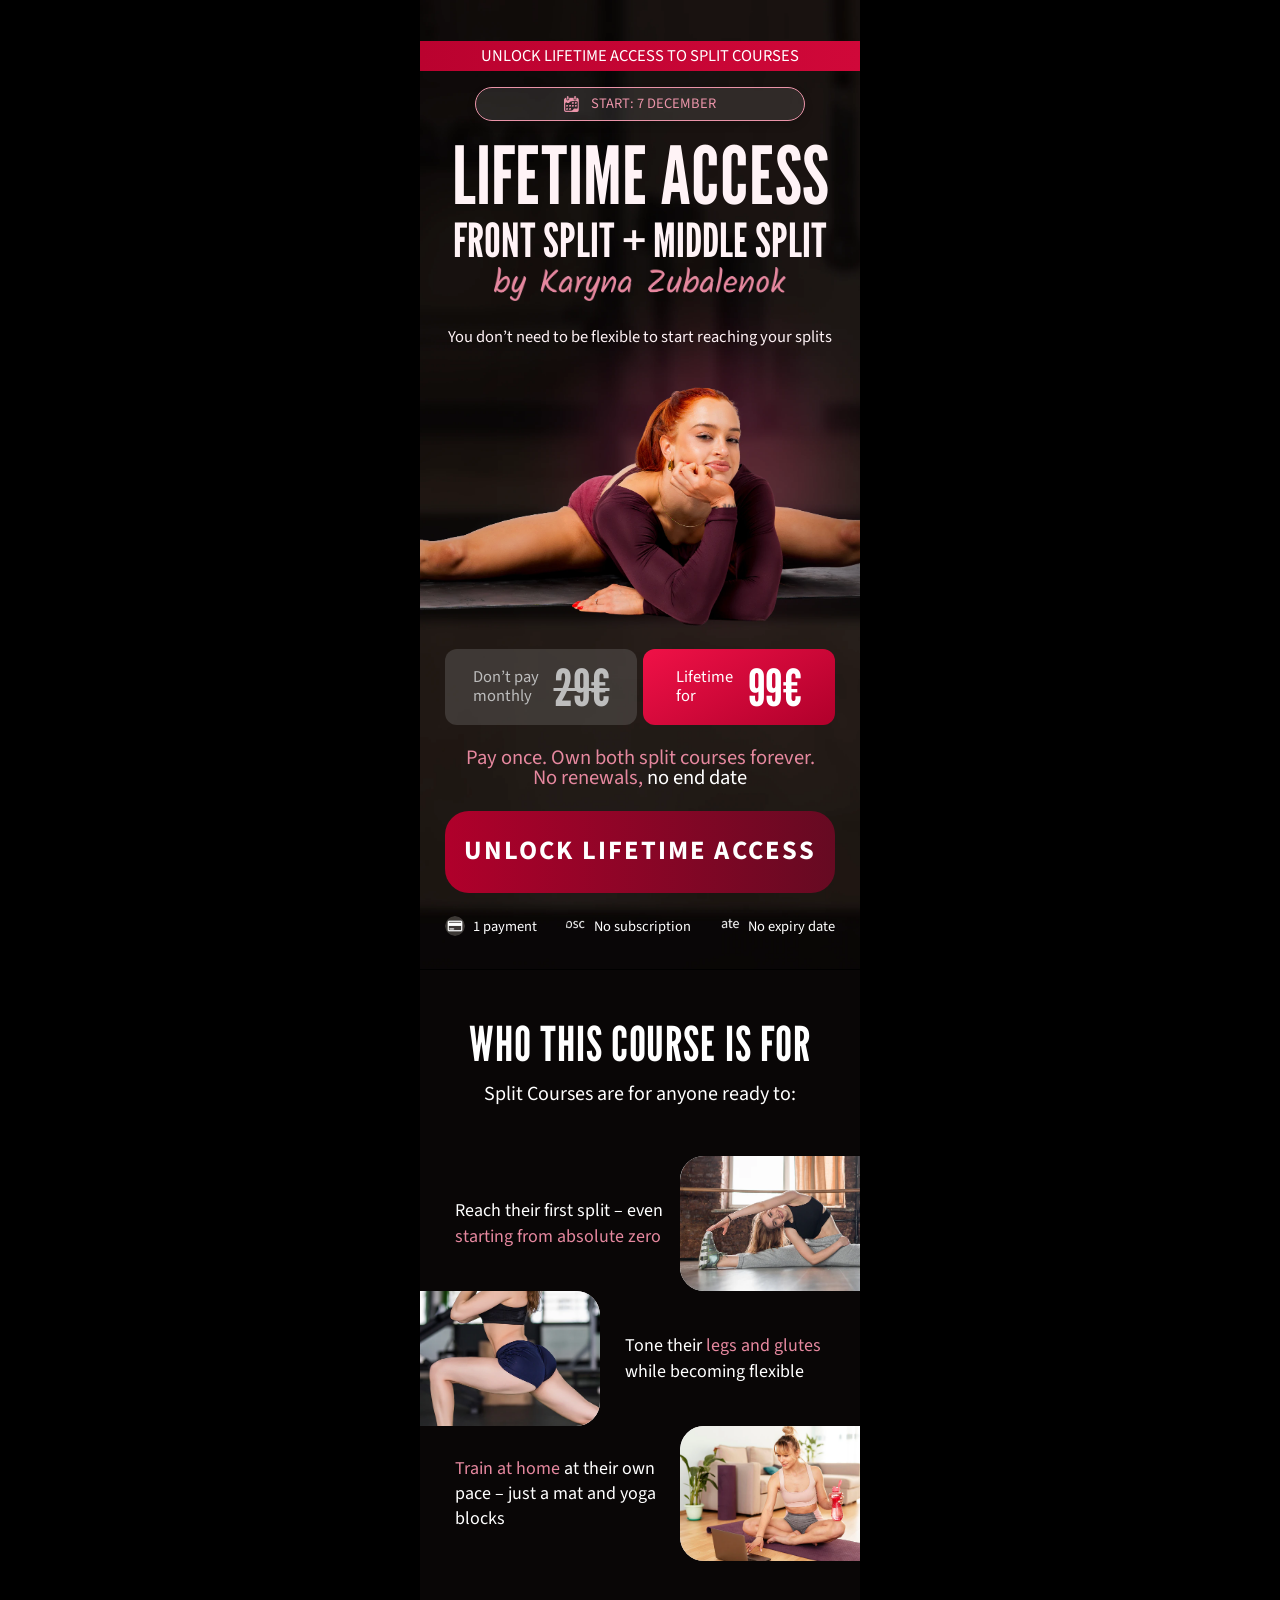
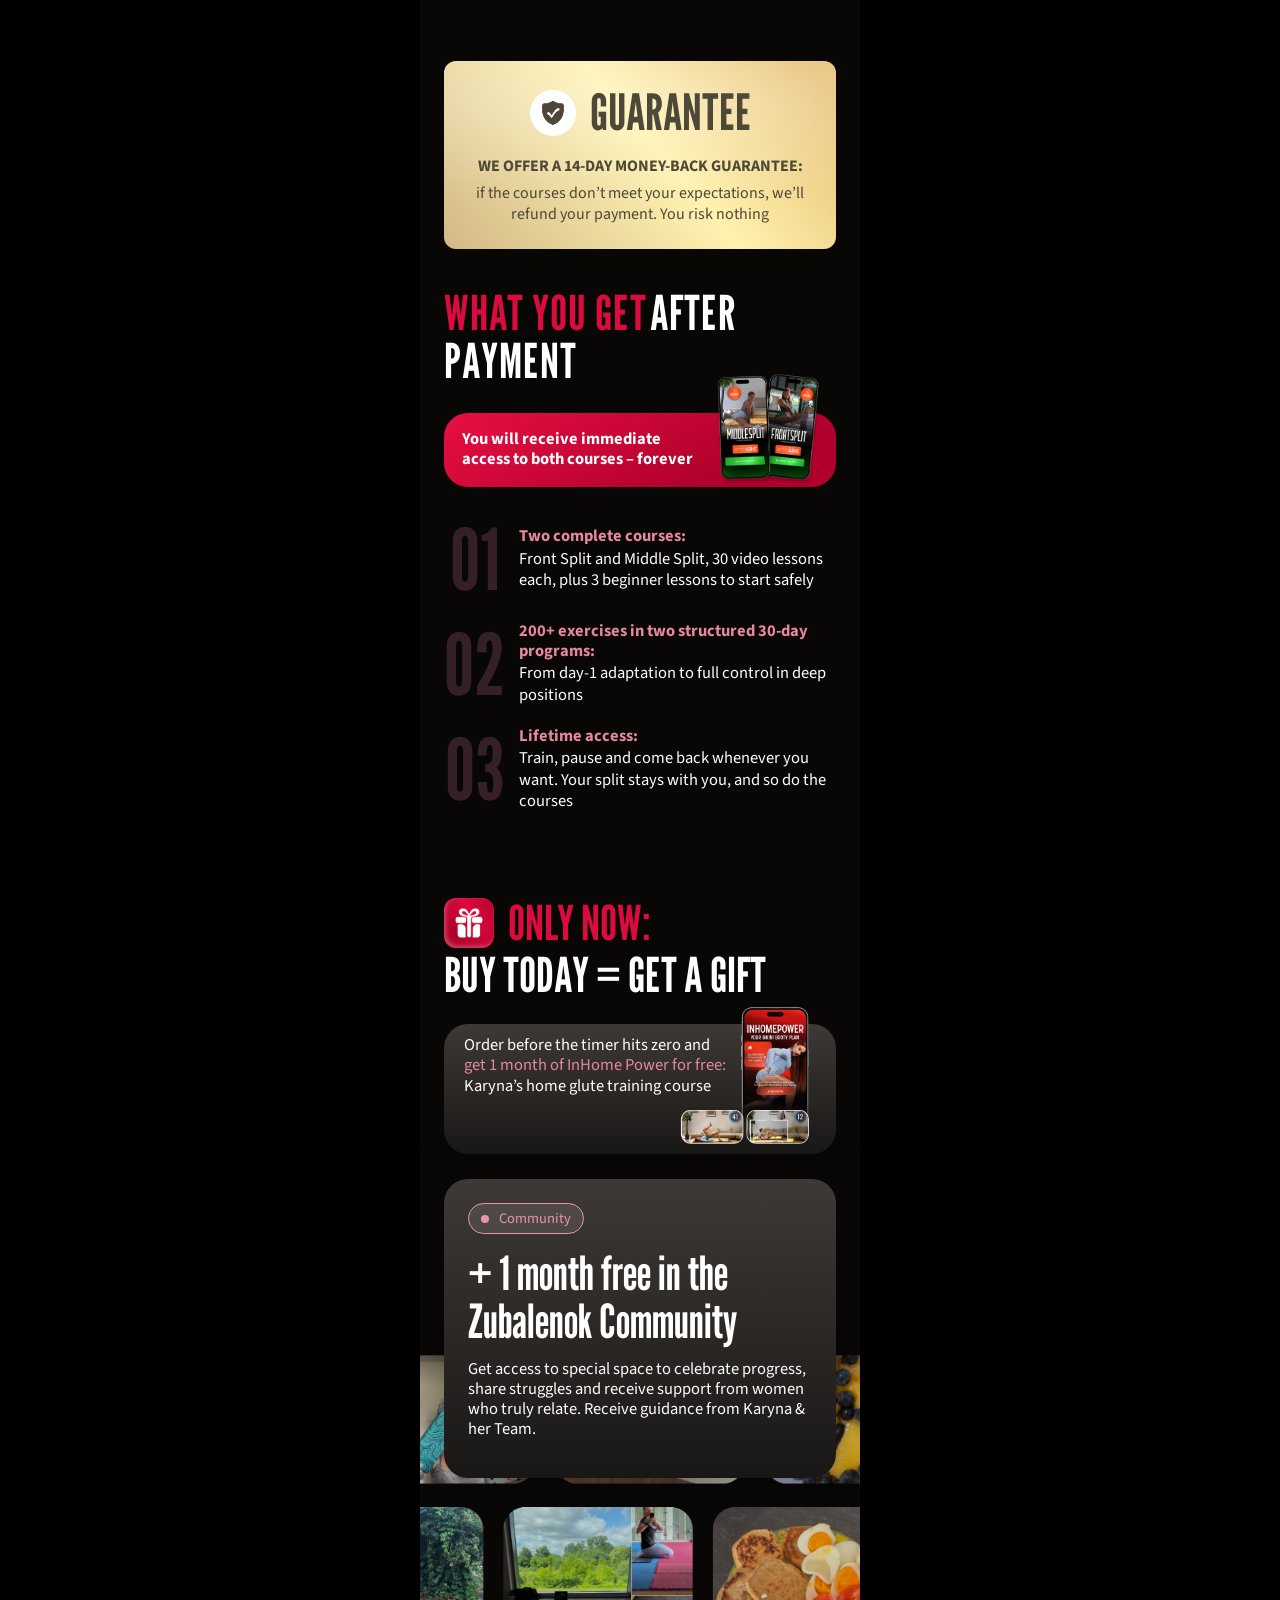
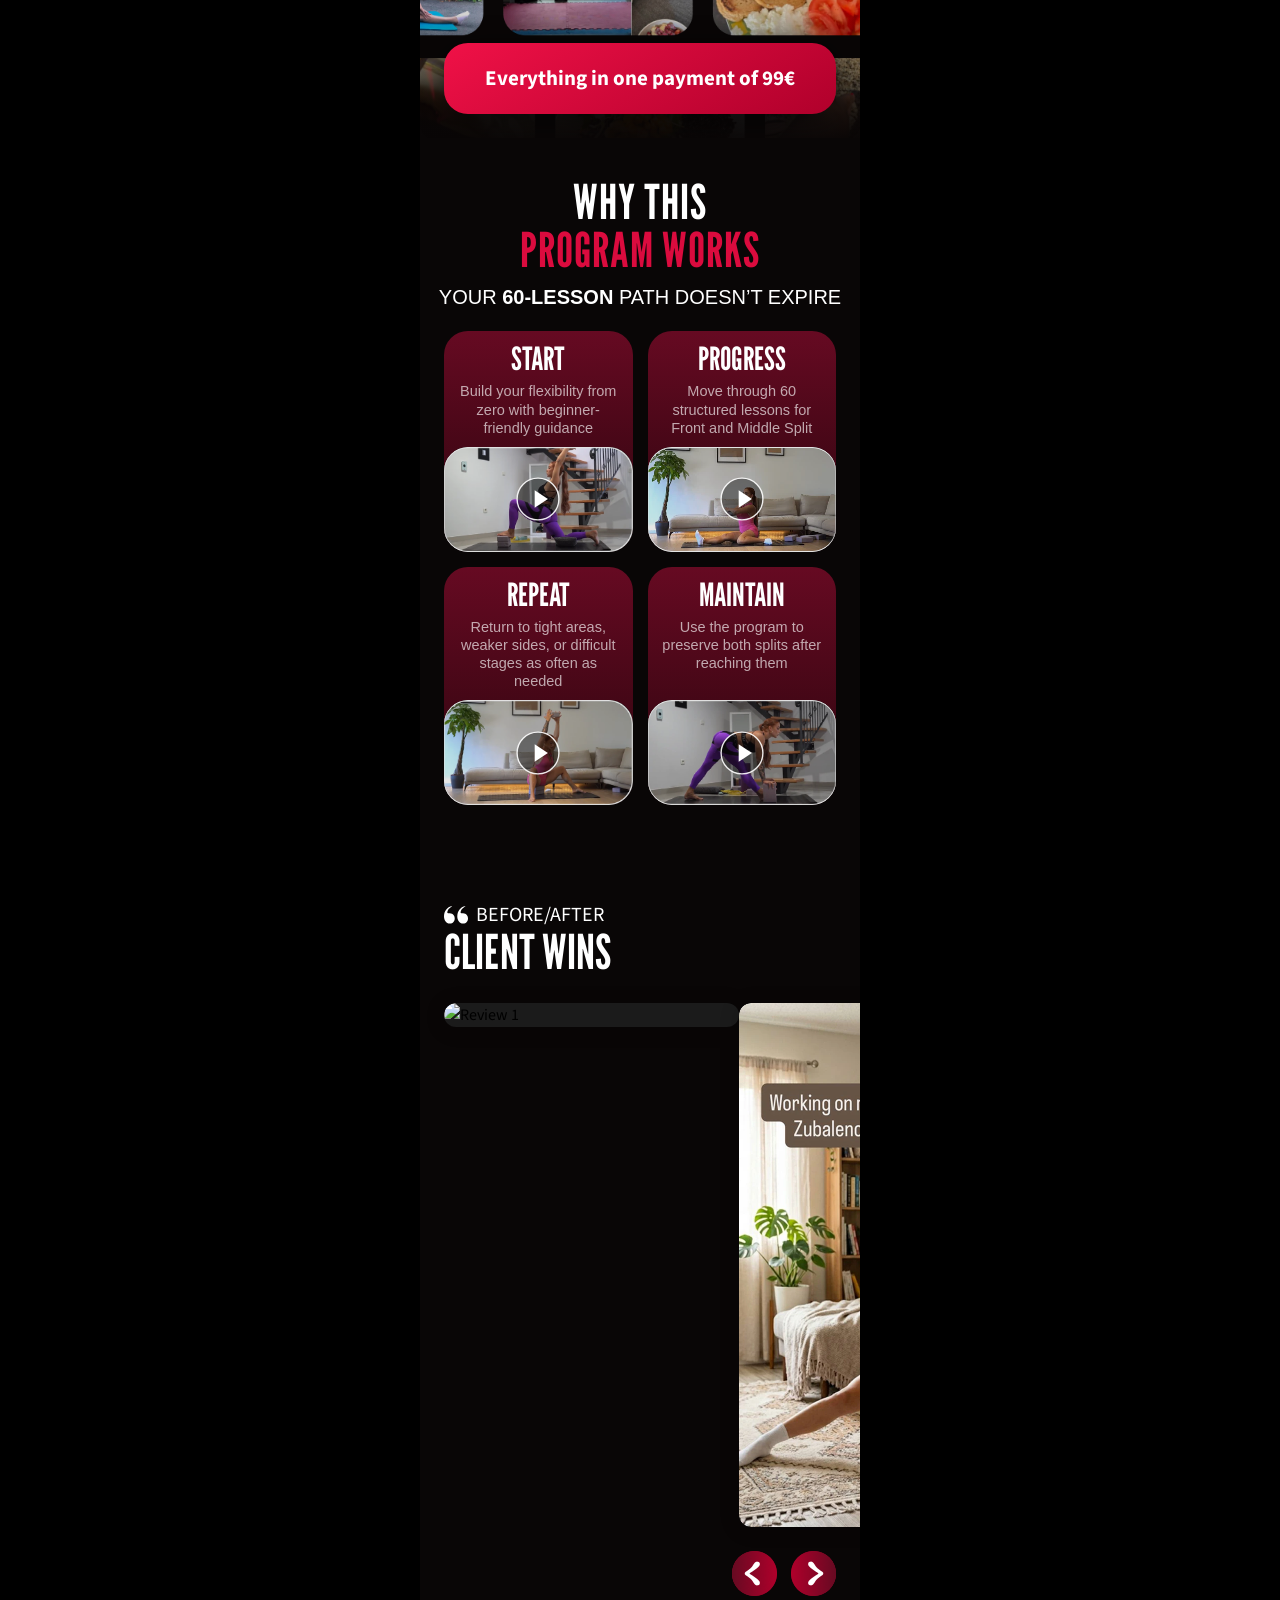
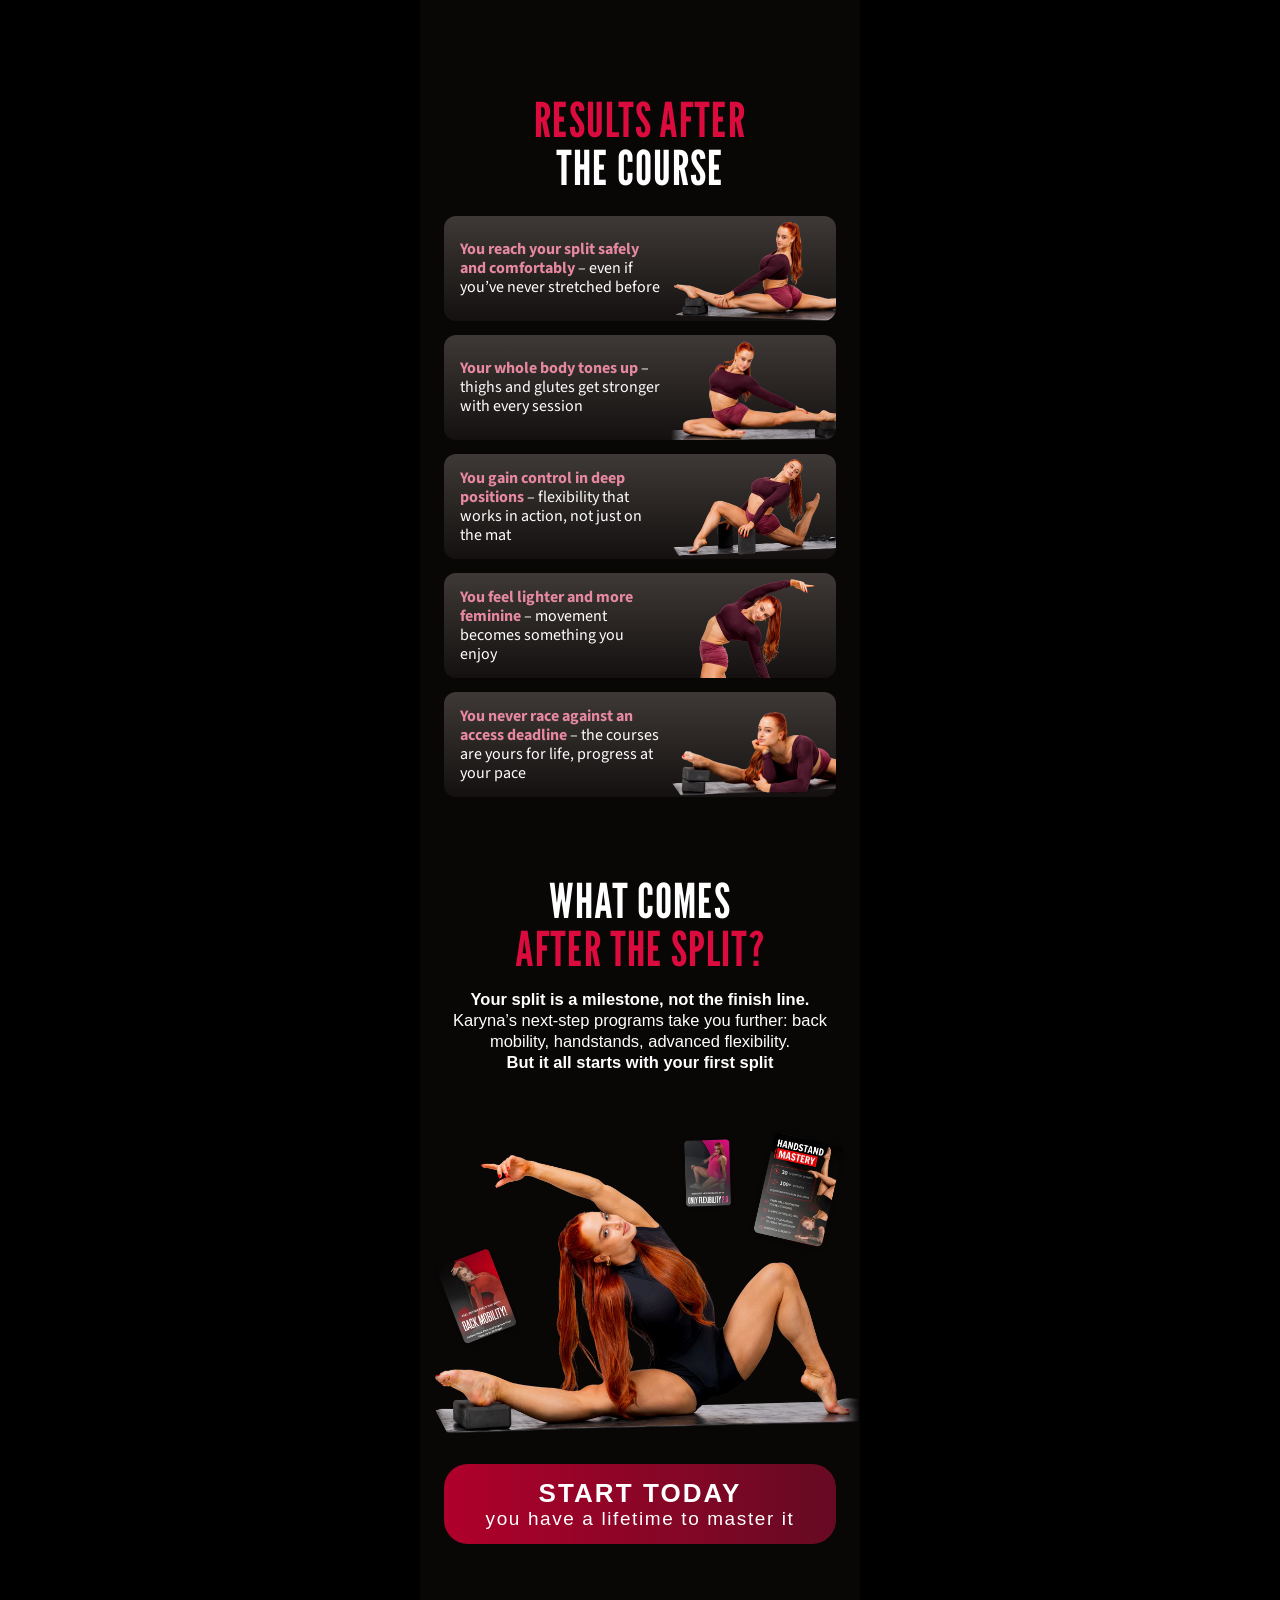
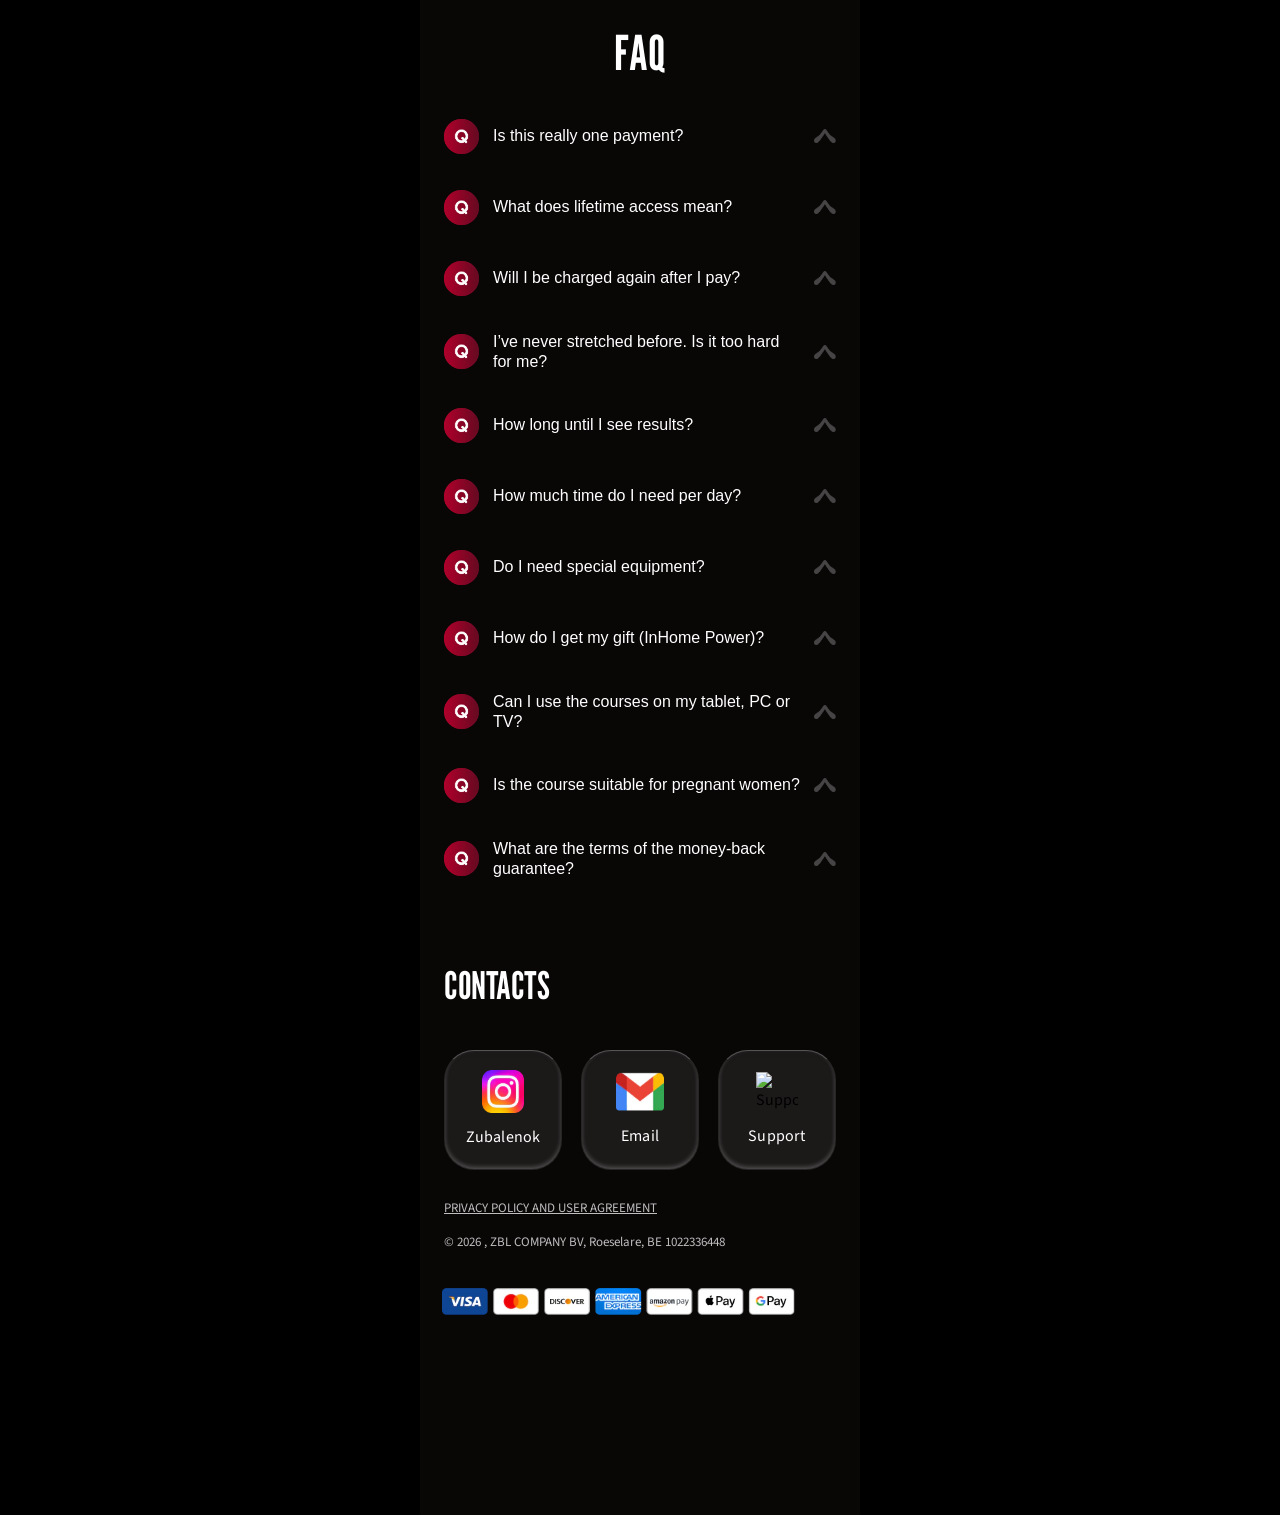
==== commit 788b9f33: "fddf" ====
--- a/index.html
+++ b/index.html
@@ -28,7 +28,24 @@
       content="width=device-width, initial-scale=1, viewport-fit=cover"
     />
 
-  
+  <script>
+    (function () {
+        function updateTomorrowDate() {
+            var el = document.getElementById('tomorrow');
+            if (!el) return;
+            var tomorrow = new Date();
+            tomorrow.setDate(tomorrow.getDate() + 1);
+            var day = tomorrow.getDate();
+            var months = ['JANUARY','FEBRUARY','MARCH','APRIL','MAY','JUNE','JULY','AUGUST','SEPTEMBER','OCTOBER','NOVEMBER','DECEMBER'];
+            el.textContent = day + ' ' + months[tomorrow.getMonth()];
+        }
+        if (document.readyState === 'loading') {
+            document.addEventListener('DOMContentLoaded', updateTomorrowDate);
+        } else {
+            updateTomorrowDate();
+        }
+    })();
+    </script>
 
 </head>
 <body>
@@ -46,7 +63,7 @@
     <div class="s1-img-block-calendar">
       <img src="./images/img20.webp" alt="Calendar Icon">
     </div>
-    <div class="s1-date-text">START: TOMORROW’S DATE</div>
+    <div class="s1-date-text">START: <span id="tomorrow"></span></div>
   </div>
 
   <!-- Заголовки -->
@@ -327,7 +344,7 @@
         <p class="s5-card-desc">Move through 60 structured lessons for Front and Middle Split</p>
       </div>
       <div class="s5-video-container video-wrapper-small">
-        <video class="video-player" data-src="https://itden-cdn.b-cdn.net/3-in-1_new/new-tabs/2.mp4" poster="./images/poster-2.webp" playsinline loop muted preload="metadata"></video>
+        <video class="video-player" data-src="https://itden-cdn.b-cdn.net/splits/jjj2.mp4" poster="./images/poster-2.webp" playsinline loop muted preload="metadata"></video>
         <div class="video-overlay">
           <div class="video-play-btn" aria-label="Play">
             <svg viewBox="0 0 80 80" xmlns="http://www.w3.org/2000/svg">
@@ -350,7 +367,7 @@
         <p class="s5-card-desc">Return to tight areas, weaker sides, or difficult stages as often as needed</p>
       </div>
       <div class="s5-video-container video-wrapper-small">
-        <video class="video-player" data-src="https://itden-cdn.b-cdn.net/splits/34.mp4" poster="./images/poster-3.webp" playsinline loop muted preload="metadata"></video>
+        <video class="video-player" data-src="https://itden-cdn.b-cdn.net/splits/jjj3.mp4" poster="./images/poster-3.webp" playsinline loop muted preload="metadata"></video>
         <div class="video-overlay">
           <div class="video-play-btn" aria-label="Play">
             <svg viewBox="0 0 80 80" xmlns="http://www.w3.org/2000/svg">
@@ -411,86 +428,180 @@
 
   <!-- Swiper Контейнер -->
   <div class="swiper s6-swiper">
-    <div class="swiper-wrapper">
-      
-      <div class="swiper-slide s6-slide" data-video="https://itden-cdn.b-cdn.net/3-in-1_new/slider-3/1.MP4">
-        <img loading="lazy" src="./images/galerry/slide1.webp" alt="Review 1" class="s6-img">
-      </div>
-
-      <div class="swiper-slide s6-slide">
-        <img loading="lazy" src="./images/galerry/slide2.webp" alt="Review 2" class="s6-img">
-      </div>
-
-      <div class="swiper-slide s6-slide" data-video="https://itden-cdn.b-cdn.net/3-in-1_new/slider-3/3.MP4">
-        <img loading="lazy" src="./images/galerry/slide3.webp" alt="Review 3" class="s6-img">
-      </div>
-
-      <div class="swiper-slide s6-slide" data-video="https://itden-cdn.b-cdn.net/3-in-1_new/slider-3/4.MP4">
-        <img loading="lazy" src="./images/galerry/slide4.webp" alt="Review 4" class="s6-img">
-      </div>
-
-      <div class="swiper-slide s6-slide">
-        <img loading="lazy" src="./images/galerry/slide5.webp" alt="Review 5" class="s6-img">
-      </div>
-
-      <div class="swiper-slide s6-slide">
-        <img loading="lazy" src="./images/galerry/slide6.webp" alt="Review 6" class="s6-img">
-      </div>
-
-      <div class="swiper-slide s6-slide">
-        <img loading="lazy" src="./images/galerry/slide7.webp" alt="Review 7" class="s6-img">
-      </div>
-
-      <div class="swiper-slide s6-slide" data-video="https://itden-cdn.b-cdn.net/3-in-1_new/slider-3/8.MP4">
-        <img loading="lazy" src="./images/galerry/slide8.webp" alt="Review 8" class="s6-img">
-      </div>
-
-      <div class="swiper-slide s6-slide">
-        <img loading="lazy" src="./images/galerry/slide9.webp" alt="Review 9" class="s6-img">
-      </div>
-
-      <div class="swiper-slide s6-slide">
-        <img loading="lazy" src="./images/galerry/slide10.webp" alt="Review 10" class="s6-img">
-      </div>
-
-      <div class="swiper-slide s6-slide">
-        <img loading="lazy" src="./images/galerry/slide11.webp" alt="Review 11" class="s6-img">
-      </div>
-
-      <div class="swiper-slide s6-slide">
-        <img loading="lazy" src="./images/galerry/slide12.webp" alt="Review 12" class="s6-img">
-      </div>
-
-      <div class="swiper-slide s6-slide" data-video="https://itden-cdn.b-cdn.net/3-in-1_new/slider-3/13.MP4">
-        <img loading="lazy" src="./images/galerry/slide13.webp" alt="Review 13" class="s6-img">
-      </div>
-
-      <div class="swiper-slide s6-slide">
-        <img loading="lazy" src="./images/galerry/slide14.webp" alt="Review 14" class="s6-img">
-      </div>
-
-      <div class="swiper-slide s6-slide">
-        <img loading="lazy" src="./images/galerry/slide15.webp" alt="Review 15" class="s6-img">
-      </div>
-
-      <div class="swiper-slide s6-slide" data-video="https://itden-cdn.b-cdn.net/3-in-1_new/slider-3/16.MP4">
-        <img loading="lazy" src="./images/galerry/slide16.webp" alt="Review 16" class="s6-img">
-      </div>
-
-      <div class="swiper-slide s6-slide" data-video="https://itden-cdn.b-cdn.net/3-in-1_new/slider-3/17.MP4">
-        <img loading="lazy" src="./images/galerry/slide17.webp" alt="Review 17" class="s6-img">
-      </div>
-
-      <div class="swiper-slide s6-slide">
-        <img loading="lazy" src="./images/galerry/slide18.webp" alt="Review 18" class="s6-img">
-      </div>
-
-      <div class="swiper-slide s6-slide" data-video="https://itden-cdn.b-cdn.net/3-in-1_new/slider-3/20.MP4">
-        <img loading="lazy" src="./images/galerry/slide20.webp" alt="Review 20" class="s6-img">
-      </div>
-
-    </div>
-  </div>
+  <div class="swiper-wrapper">
+    
+    <!-- Slide 1 -->
+    <div class="swiper-slide s6-slide" data-video="https://itden-cdn.b-cdn.net/stretching/sdk23o.MP4">
+      <img loading="lazy" src="./images/galerry/1.webp" alt="Review 1" class="s6-img">
+    </div>
+
+    <!-- Slide 2 -->
+    <div class="swiper-slide s6-slide">
+      <img loading="lazy" src="./images/galerry/2.webp" alt="Review 2" class="s6-img">
+    </div>
+
+    <!-- Slide 3 -->
+    <div class="swiper-slide s6-slide">
+      <img loading="lazy" src="./images/galerry/3.webp" alt="Review 3" class="s6-img">
+    </div>
+
+    <!-- Slide 4 -->
+    <div class="swiper-slide s6-slide" data-video="https://itden-cdn.b-cdn.net/stretching/vd-2.mp4">
+      <img loading="lazy" src="./images/galerry/4.webp" alt="Review 4" class="s6-img">
+    </div>
+
+    <!-- Slide 5 -->
+    <div class="swiper-slide s6-slide">
+      <img loading="lazy" src="./images/galerry/5.webp" alt="Review 5" class="s6-img">
+    </div>
+
+    <!-- Slide 6 -->
+    <div class="swiper-slide s6-slide">
+      <img loading="lazy" src="./images/galerry/6.webp" alt="Review 6" class="s6-img">
+    </div>
+
+    <!-- Slide 7 -->
+    <div class="swiper-slide s6-slide">
+      <img loading="lazy" src="./images/galerry/7.webp" alt="Review 7" class="s6-img">
+    </div>
+
+    <!-- Slide 8 -->
+    <div class="swiper-slide s6-slide" data-video="https://itden-cdn.b-cdn.net/stretching/vd-3.mp4">
+      <img loading="lazy" src="./images/galerry/8.webp" alt="Review 8" class="s6-img">
+    </div>
+
+    <!-- Slide 9 -->
+    <div class="swiper-slide s6-slide">
+      <img loading="lazy" src="./images/galerry/9.webp" alt="Review 9" class="s6-img">
+    </div>
+
+    <!-- Slide 10 -->
+    <div class="swiper-slide s6-slide">
+      <img loading="lazy" src="./images/galerry/10.webp" alt="Review 10" class="s6-img">
+    </div>
+
+    <!-- Slide 11 -->
+    <div class="swiper-slide s6-slide">
+      <img loading="lazy" src="./images/galerry/11.webp" alt="Review 11" class="s6-img">
+    </div>
+
+    <!-- Slide 12 -->
+    <div class="swiper-slide s6-slide">
+      <img loading="lazy" src="./images/galerry/12.webp" alt="Review 12" class="s6-img">
+    </div>
+
+    <!-- Slide 13 -->
+    <div class="swiper-slide s6-slide" data-video="https://itden-cdn.b-cdn.net/stretching/vd-4.mp4">
+      <img loading="lazy" src="./images/galerry/13.webp" alt="Review 13" class="s6-img">
+    </div>
+
+    <!-- Slide 14 -->
+    <div class="swiper-slide s6-slide">
+      <img loading="lazy" src="./images/galerry/14.webp" alt="Review 14" class="s6-img">
+    </div>
+
+    <!-- Slide 15 -->
+    <div class="swiper-slide s6-slide">
+      <img loading="lazy" src="./images/galerry/15.webp" alt="Review 15" class="s6-img">
+    </div>
+
+    <!-- Slide 16 -->
+    <div class="swiper-slide s6-slide">
+      <img loading="lazy" src="./images/galerry/16.webp" alt="Review 16" class="s6-img">
+    </div>
+
+    <!-- Slide 17 -->
+    <div class="swiper-slide s6-slide">
+      <img loading="lazy" src="./images/galerry/17.webp" alt="Review 17" class="s6-img">
+    </div>
+
+    <!-- Slide 18 -->
+    <div class="swiper-slide s6-slide" data-video="https://itden-cdn.b-cdn.net/stretching/video2.MP4">
+      <img loading="lazy" src="./images/galerry/18.webp" alt="Review 18" class="s6-img">
+    </div>
+
+    <!-- Slide 19 -->
+    <div class="swiper-slide s6-slide">
+      <img loading="lazy" src="./images/galerry/19.webp" alt="Review 19" class="s6-img">
+    </div>
+
+    <!-- Slide 20 -->
+    <div class="swiper-slide s6-slide">
+      <img loading="lazy" src="./images/galerry/20.webp" alt="Review 20" class="s6-img">
+    </div>
+
+    <!-- Slide 21 -->
+    <div class="swiper-slide s6-slide" data-video="https://itden-cdn.b-cdn.net/stretching/video4.MP4">
+      <img loading="lazy" src="./images/galerry/21.webp" alt="Review 21" class="s6-img">
+    </div>
+
+    <!-- Slide 22 -->
+    <div class="swiper-slide s6-slide">
+      <img loading="lazy" src="./images/galerry/22.webp" alt="Review 22" class="s6-img">
+    </div>
+
+    <!-- Slide 23 -->
+    <div class="swiper-slide s6-slide">
+      <img loading="lazy" src="./images/galerry/23.webp" alt="Review 23" class="s6-img">
+    </div>
+
+    <!-- Slide 24 -->
+    <div class="swiper-slide s6-slide" data-video="https://itden-cdn.b-cdn.net/stretching/Instagram_15.04.2026_MiddleSplit_Video.mp4">
+      <img loading="lazy" src="./images/galerry/24.webp" alt="Review 24" class="s6-img">
+    </div>
+
+    <!-- Slide 25 -->
+    <div class="swiper-slide s6-slide" data-video="https://itden-cdn.b-cdn.net/stretching/video5.MP4">
+      <img loading="lazy" src="./images/galerry/25.webp" alt="Review 25" class="s6-img">
+    </div>
+
+    <!-- Slide 26 -->
+    <div class="swiper-slide s6-slide">
+      <img loading="lazy" src="./images/galerry/26.webp" alt="Review 26" class="s6-img">
+    </div>
+
+    <!-- Slide 27 -->
+    <div class="swiper-slide s6-slide" data-video="https://itden-cdn.b-cdn.net/stretching/Instagram_15.04.2026_FullSplit_Video.MP4">
+      <img loading="lazy" src="./images/galerry/27.webp" alt="Review 27" class="s6-img">
+    </div>
+
+    <!-- Slide 28 -->
+    <div class="swiper-slide s6-slide">
+      <img loading="lazy" src="./images/galerry/28.webp" alt="Review 28" class="s6-img">
+    </div>
+
+    <!-- Slide 29 -->
+    <div class="swiper-slide s6-slide" data-video="https://itden-cdn.b-cdn.net/stretching/vd-10.mp4">
+      <img loading="lazy" src="./images/galerry/29.webp" alt="Review 29" class="s6-img">
+    </div>
+
+    <!-- Slide 30 -->
+    <div class="swiper-slide s6-slide">
+      <img loading="lazy" src="./images/galerry/30.webp" alt="Review 30" class="s6-img">
+    </div>
+
+    <!-- Slide 31 -->
+    <div class="swiper-slide s6-slide" data-video="https://itden-cdn.b-cdn.net/stretching/feur289aew.mp4">
+      <img loading="lazy" src="./images/galerry/31.webp" alt="Review 31" class="s6-img">
+    </div>
+
+    <!-- Slide 32 -->
+    <div class="swiper-slide s6-slide" data-video="https://itden-cdn.b-cdn.net/stretching/vd-11.MP4">
+      <img loading="lazy" src="./images/galerry/32.webp" alt="Review 32" class="s6-img">
+    </div>
+
+    <!-- Slide 33 -->
+    <div class="swiper-slide s6-slide">
+      <img loading="lazy" src="./images/galerry/33.webp" alt="Review 33" class="s6-img">
+    </div>
+
+    <!-- Slide 34 -->
+    <div class="swiper-slide s6-slide" data-video="https://itden-cdn.b-cdn.net/stretching/Splits%20Course%20from%20Zubalenok%20on%20IG.mp4">
+      <img loading="lazy" src="./images/galerry/34.webp" alt="Review 34" class="s6-img">
+    </div>
+
+  </div>
+</div>
 
   <!-- Контроли слайдера -->
   <div class="s6-controls">
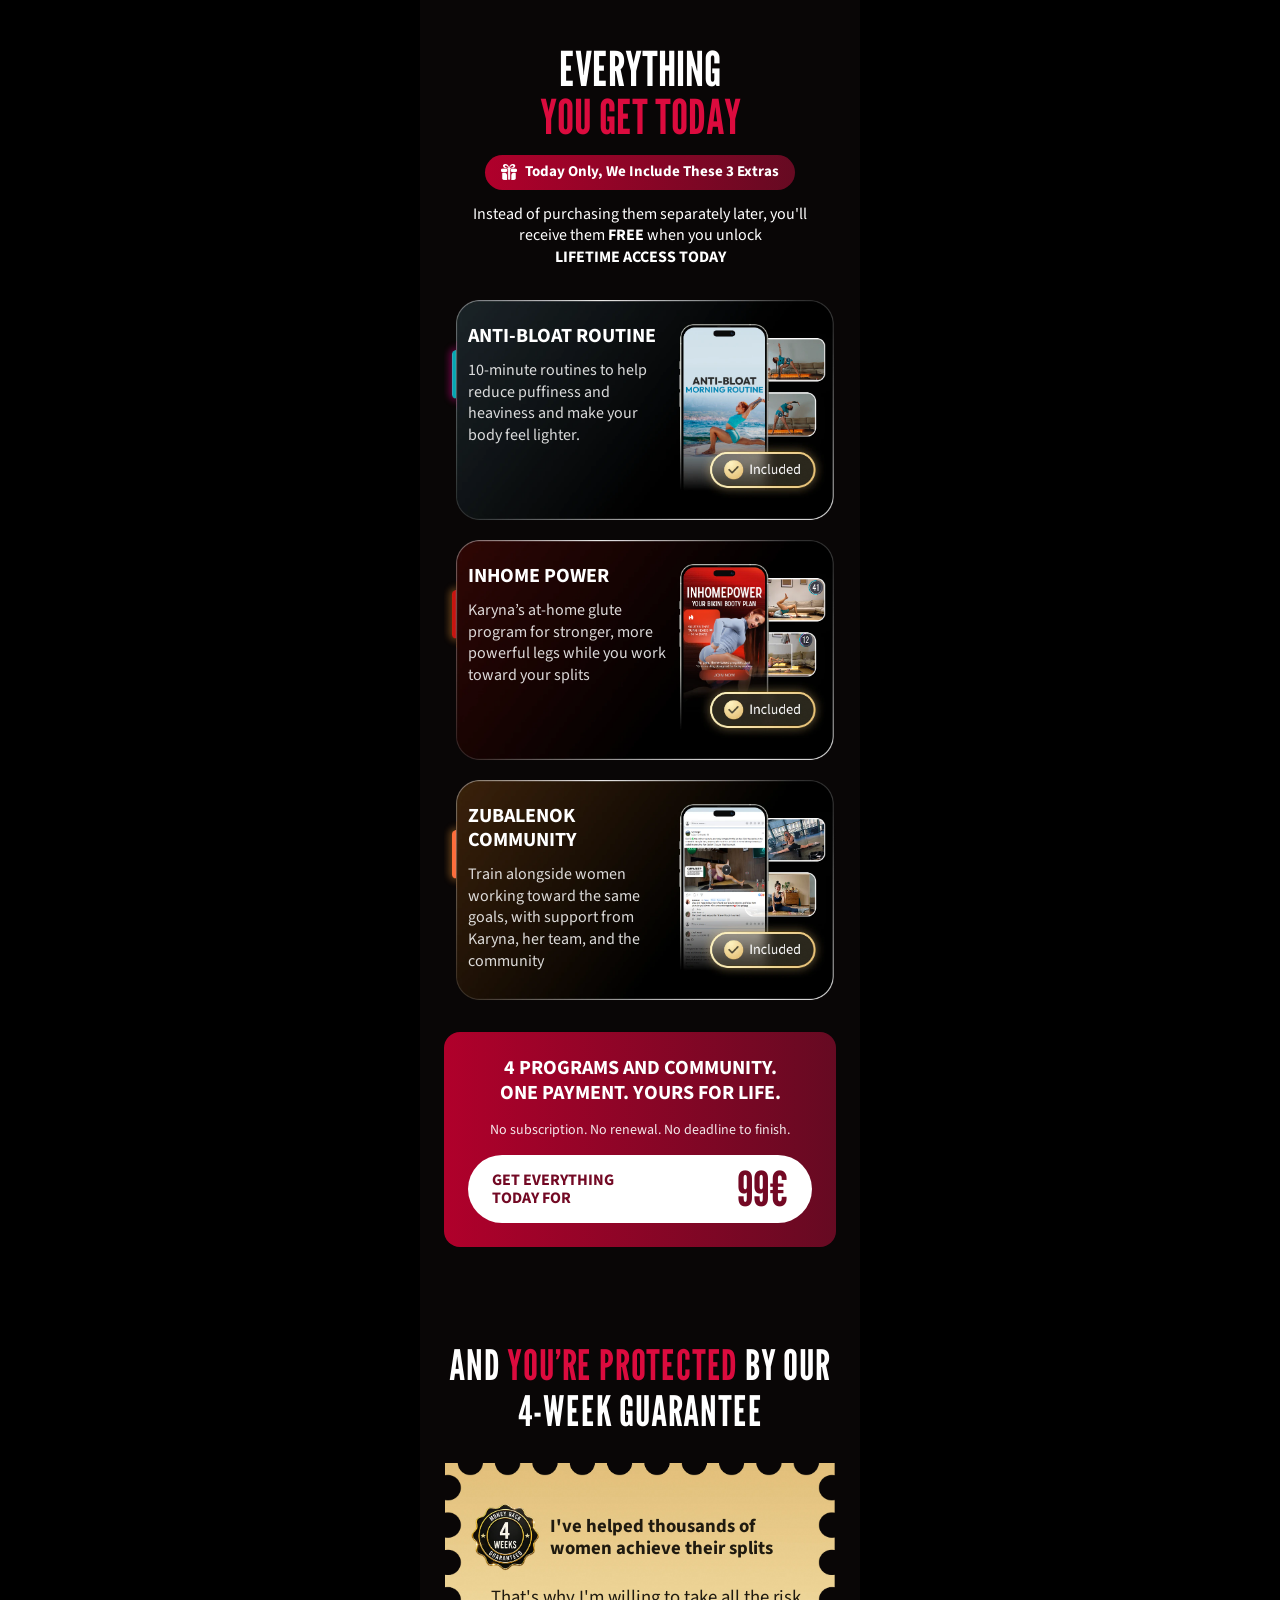
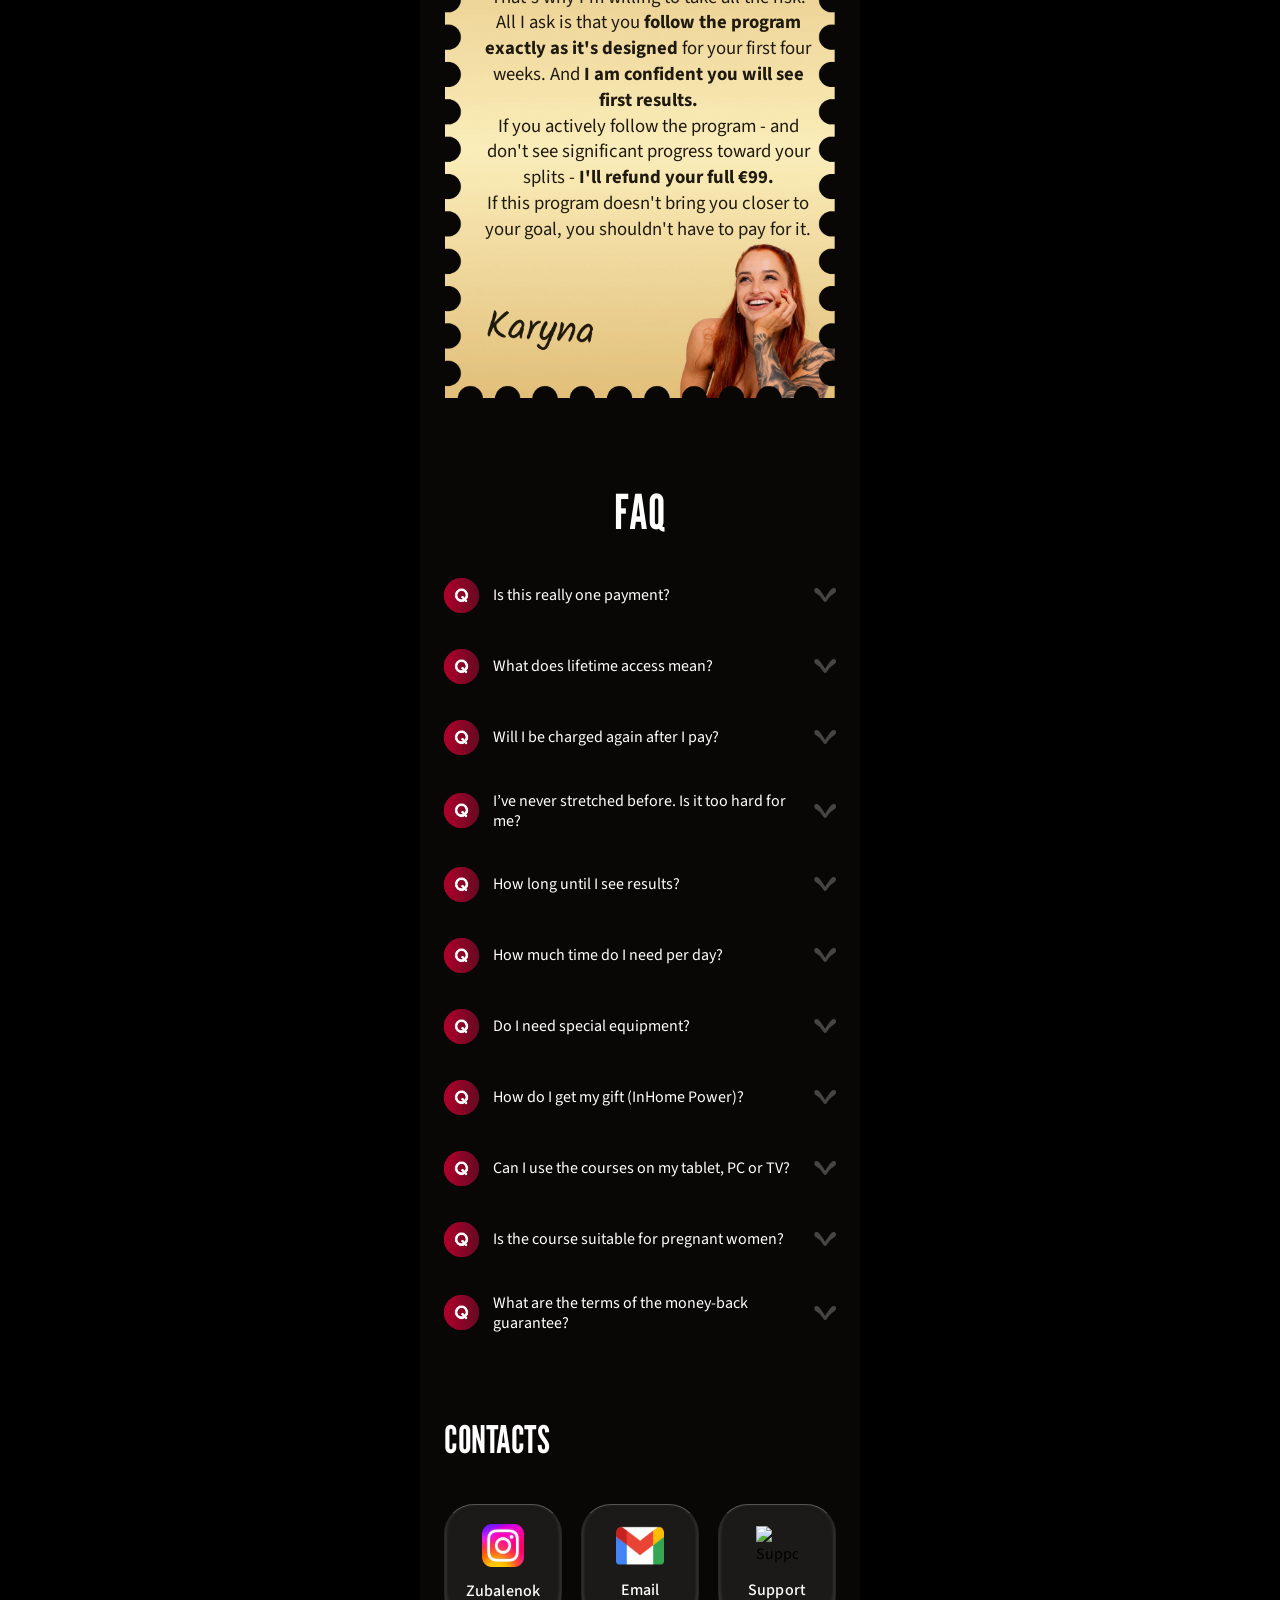
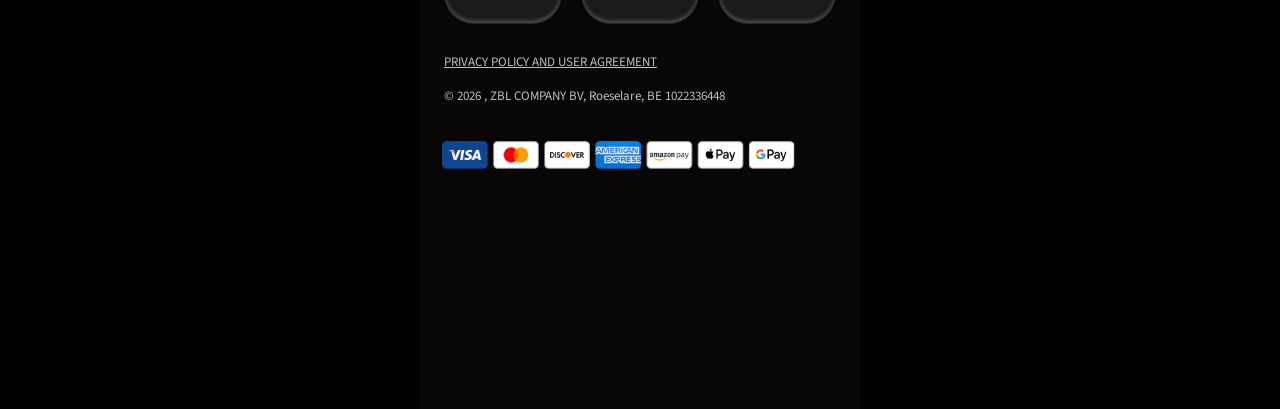
==== commit ecf997c2: "fd" ====
--- a/index.html
+++ b/index.html
@@ -14,13 +14,15 @@
     <meta name="viewport" content="width=device-width, initial-scale=1.0">
     <link rel="icon" type="image/png" href="./images/favicon.png">
     <link rel="preconnect" href="https://itden-cdn.b-cdn.net" crossorigin>
-    <link rel="stylesheet" href="./css/fonts.css">
+    
     <link rel="stylesheet" href="./css/nullStyle.css">
     <link rel="stylesheet" href="./css/main.css?v=6">
     <link rel="stylesheet" href="https://cdn.jsdelivr.net/npm/swiper@11/swiper-bundle.min.css" />
     <title>Summer Body Fit Reset</title>
-
- 
+    <link rel="preconnect" href="https://fonts.googleapis.com">
+    <link rel="preconnect" href="https://fonts.gstatic.com" crossorigin>
+    <link href="https://fonts.googleapis.com/css2?family=Aclonica&family=Kalam&family=League+Gothic&family=Outfit:wght@600;700&family=Righteous&family=Source+Sans+3:ital,wght@0,400;0,500;0,600;0,700;0,800;1,400;1,500;1,600;1,700&display=swap" rel="stylesheet">
+    
 
   <script id="usercentrics-cmp" src="https://web.cmp.usercentrics.eu/ui/loader.js" data-settings-id="XqcGcxfjgSHY_k" async></script>
     <meta
@@ -50,668 +52,103 @@
 </head>
 <body>
     <div class="wrapper">
-
-      <div class="s1">
+<div class="s25">
   
-  <!-- Верхня плашка -->
-  <div class="s1-top-banner">
-    <div class="s1-top-banner-text">UNLOCK LIFETIME ACCESS TO SPLIT COURSES</div>
-  </div>
-
-  <!-- Датова плашка -->
-  <div class="s1-date-badge">
-    <div class="s1-img-block-calendar">
-      <img src="./images/img20.webp" alt="Calendar Icon">
-    </div>
-    <div class="s1-date-text">START: <span id="tomorrow"></span></div>
-  </div>
-
-  <!-- Заголовки -->
-  <div class="s1-title-main">LIFETIME ACCESS</div>
-  <div class="s1-title-sub">FRONT SPLIT + MIDDLE SPLIT</div>
-
-  <!-- Авторський підпис -->
-  <div class="s1-img-block-signature">
-    <img src="./images/img3.webp" alt="by Karyna Zubalenok">
-  </div>
-
-  <!-- Підзаголовок -->
-  <div class="s1-subtitle">You don’t need to be flexible to start reaching your splits</div>
-
-  <!-- Нижня секція -->
-  <div class="s1-bottom-group">
+  <!-- Шапка -->
+  <div class="s25-header">
+    <h2 class="s25-title">
+      EVERYTHING<br>
+      <span class="s25-title-red">YOU GET TODAY</span>
+    </h2>
+
+    <div class="s25-top-badge">
+      <img src="./images/img5.webp" class="s25-badge-icon" alt="">
+      <span class="s25-badge-text">Today Only, We Include These 3 Extras</span>
+    </div>
+
+    <p class="s25-subtext">
+      Instead of purchasing them separately later, you'll <br> receive them <strong>FREE</strong> when you unlock <br><strong>LIFETIME ACCESS TODAY</strong>
+    </p>
+  </div>
+
+  <!-- Список продуктів -->
+  <div class="s25-cards-list">
     
-    <!-- Цінові блоки -->
-    <div class="s1-pricing-row">
-      <div class="s1-price-box s1-price-gray">
-        <div class="s1-price-label s1-price-label-gray">
-          <span>Don’t pay</span>
-          <span>monthly</span>
-        </div>
-        <div class="s1-price-val-gray">29€</div>
-      </div>
-      <div class="s1-price-box s1-price-red">
-        <div class="s1-price-label s1-price-label-red">
-          <span>Lifetime</span>
-          <span>for</span>
-        </div>
-        <div class="s1-price-val-red">99€</div>
-      </div>
-    </div>
-
-    <!-- Текстовий опис -->
-    <div class="s1-desc-text">
-      Pay once. Own both split courses forever.<br/>
-      <span>No renewals, </span><span class="s1-bold-white">no end date</span>
-    </div>
-
-    <!-- Кнопка -->
-    <div class="s1-cta-wrapper">
-      <div class="s1-cta-btn">UNLOCK LIFETIME ACCESS</div>
-    </div>
-
-    <!-- Переваги -->
-    <div class="s1-features-row">
-      <div class="s1-feature-item">
-        <div class="s1-img-block-icon">
-          <img class="s1-icon-img s1-img-feat-1" src="./images/img16.webp" alt="1 payment">
-        </div>
-        <div class="s1-feature-text">1 payment</div>
-      </div>
-      <div class="s1-feature-item">
-        <div class="s1-img-block-icon">
-          <img class="s1-icon-img s1-img-feat-2" src="./images/img16.webp" alt="No subscription">
-        </div>
-        <div class="s1-feature-text">No subscription</div>
-      </div>
-      <div class="s1-feature-item">
-        <div class="s1-img-block-icon">
-          <img class="s1-icon-img s1-img-feat-3" src="./images/img16.webp" alt="No expiry date">
-        </div>
-        <div class="s1-feature-text">No expiry date</div>
-      </div>
-    </div>
-
-  </div>
+    <!-- Картка 1 -->
+    <div class="s25-card s25-card-1">
+      <div class="s25-card-content">
+        <h3 class="s25-card-title">ANTI-BLOAT ROUTINE</h3>
+        <p class="s25-card-desc">
+          10-minute routines to help reduce puffiness and heaviness and make your body feel lighter.
+        </p>
+      </div>
+    </div>
+
+    <!-- Картка 2 -->
+    <div class="s25-card s25-card-2">
+      <div class="s25-card-content">
+        <h3 class="s25-card-title">INHOME POWER</h3>
+        <p class="s25-card-desc">
+          Karyna’s at-home glute program for stronger, more powerful legs while you work toward your splits
+        </p>
+      </div>
+    </div>
+
+    <!-- Картка 3 -->
+    <div class="s25-card s25-card-3">
+      <div class="s25-card-content">
+        <h3 class="s25-card-title">ZUBALENOK COMMUNITY</h3>
+        <p class="s25-card-desc">
+          Train alongside women working toward the same goals, with support from Karyna, her team, and the community
+        </p>
+      </div>
+    </div>
+
+  </div>
+
+  <!-- Нижня підсумкова плашка -->
+  <div class="s25-total-box">
+    <h3 class="s25-total-title">4 PROGRAMS AND COMMUNITY.<br>ONE PAYMENT. YOURS FOR LIFE.</h3>
+    <p class="s25-total-sub">No subscription. No renewal. No deadline to finish.</p>
+    
+    <div class="s25-price-pill">
+      <div class="s25-price-label">Get everything<br>today for</div>
+      <div class="s25-price-val">99€</div>
+    </div>
+  </div>
+
 </div>
 
-
-<div class="s2">
-  
-  <div class="s2-header">
-    <div class="s2-title">Who this course is for</div>
-    <div class="s2-subtitle">Split Courses are for anyone ready to:</div>
-  </div>
-
-  <div class="s2-list">
-    
-    <!-- Картка 1: Текст зліва, Картинка справа -->
-    <div class="s2-row">
-      <div class="s2-text s2-text-left">
-        Reach their first split – even <br>
-        <span class="s2-highlight">starting from absolute zero</span>
-      </div>
-      <div class="s2-img-box s2-img-radius-right">
-        <img src="./images/img6.webp" alt="Reaching first split">
-      </div>
-    </div>
-
-    <!-- Картка 2: Картинка зліва, Текст справа -->
-    <div class="s2-row">
-      <div class="s2-img-box s2-img-radius-left">
-        <img src="./images/img7.webp" alt="Toning legs and glutes">
-      </div>
-      <div class="s2-text s2-text-right">
-        Tone their <span class="s2-highlight">legs and glutes</span><br>
-        while becoming flexible
-      </div>
-    </div>
-
-    <!-- Картка 3: Текст зліва, Картинка справа -->
-    <div class="s2-row">
-      <div class="s2-text s2-text-left">
-        <span class="s2-highlight">Train at home</span> at their own<br>
-        pace – just a mat and yoga<br>
-        blocks
-      </div>
-      <div class="s2-img-box s2-img-radius-right">
-        <img src="./images/img5.webp" alt="Train at home">
-      </div>
-    </div>
-
-  </div>
-  
-</div>
-
-<div class="s3">
-  
-  <!-- Блок Гарантії -->
-  <div class="s3-guarantee-section">
-    <div class="s3-guarantee-card">
-      <div class="s3-guarantee-header">
-        <div class="s3-shield-icon">
-          <img src="./images/img14.webp" alt="Guarantee Shield">
-        </div>
-        <div class="s3-guarantee-title">GUARANTEE</div>
-      </div>
-      <div class="s3-guarantee-text">
-        <span class="s3-guarantee-strong">We offer a 14-day money-back guarantee:</span>
-        <span class="s3-guarantee-p">if the courses don’t meet your expectations, we’ll refund your payment. You risk nothing</span>
-      </div>
-    </div>
-  </div>
-
-  <!-- Блок Переваг -->
-  <div class="s3-benefits-section">
-    
-    <div class="s3-benefits-title">
-      <span class="s3-title-red">What you get</span>
-      <span class="s3-title-white">after payment</span>
-    </div>
-
-    <!-- Банер -->
-    <div class="s3-banner">
-      <div class="s3-banner-text">You will receive immediate access to both courses – forever</div>
-      <img class="s3-phones-img" src="./images/img17.webp" alt="Course on Phones">
-    </div>
-
-    <!-- Список -->
-    <div class="s3-list">
-      
-      <div class="s3-list-item">
-        <div class="s3-list-num">01</div>
-        <div class="s3-list-text">
-          <span class="s3-list-heading">Two complete courses:</span>
-          <span class="s3-list-desc">Front Split and Middle Split, 30 video lessons each, plus 3 beginner lessons to start safely</span>
-        </div>
-      </div>
-
-      <div class="s3-list-item">
-        <div class="s3-list-num">02</div>
-        <div class="s3-list-text">
-          <span class="s3-list-heading">200+ exercises in two structured 30-day programs:</span>
-          <span class="s3-list-desc">From day-1 adaptation to full control in deep positions</span>
-        </div>
-      </div>
-
-      <div class="s3-list-item">
-        <div class="s3-list-num">03</div>
-        <div class="s3-list-text">
-          <span class="s3-list-heading">Lifetime access:</span>
-          <span class="s3-list-desc">Train, pause and come back whenever you want. Your split stays with you, and so do the courses</span>
-        </div>
-      </div>
-
-    </div>
-  </div>
-
-</div>
-
-<div class="s4">
-  
-  <!-- Заголовок та іконка подарунка -->
-  <div class="s4-header">
-    <div class="s4-header-row">
-      <div class="s4-gift-icon">
-        <img src="./images/img15.webp" alt="Gift Icon">
-      </div>
-      <h2 class="s4-title-red">ONLY NOW:</h2>
-    </div>
-    <h3 class="s4-title-white">BUY TODAY = GET A GIFT</h3>
-  </div>
-
-  <!-- Картка з подарунковим курсом -->
-  <div class="s4-promo-card">
-    <p class="s4-promo-text">
-      Order before the timer hits zero and <br>
-      <span class="s4-promo-highlight">get 1 month of InHome Power for free:</span><br>
-      Karyna’s home glute training course
-    </p>
-    <div class="s4-promo-img-wrapper">
-      <img src="./images/img18.webp" alt="InHome Power App">
-    </div>
-  </div>
-
-  <!-- Секція спільноти з фоновим колажем -->
-  <div class="s4-community-section">
-    
-    <!-- Фоновий колаж -->
-    <div class="s4-bg-collage-container">
-      <div class="s4-bg-gradient-top"></div>
-      <img src="./images/img19.webp" alt="Community Photos">
-      <div class="s4-bg-gradient-bottom"></div>
-    </div>
-
-    <!-- Картка спільноти -->
-    <div class="s4-community-card">
-      <div class="s4-tag">
-        <span class="s4-tag-dot"></span>
-        <span class="s4-tag-text">Community</span>
-      </div>
-      <h4 class="s4-community-title">+ 1 month free in the<br>Zubalenok Community</h4>
-      <p class="s4-community-desc">Get access to special space to celebrate progress, share struggles and receive support from women who truly relate. Receive guidance from Karyna & her Team.</p>
-    </div>
-
-  </div>
-
-  <!-- Нижня кнопка -->
-  <div class="s4-sticky-btn-wrapper">
-    <div class="s4-sticky-btn">Everything in one payment of 99€</div>
-  </div>
-
-</div>
-
-
-<div class="s5">
-  
-  <div class="s5-header">
-    <div class="s5-title-group">
-      <h2 class="s5-title-white">Why this</h2>
-      <h2 class="s5-title-red">Program Works</h2>
-    </div>
-    <h3 class="s5-subtitle">YOUR <b>60-LESSON</b> PATH DOESN’T EXPIRE</h3>
-  </div>
-
-  <div class="s5-grid">
-    
-    <!-- Картка 1: START -->
-    <div class="s5-card video-card-item">
-      <div class="s5-card-text">
-        <h4 class="s5-card-title">START</h4>
-        <p class="s5-card-desc">Build your flexibility from zero with beginner-friendly guidance</p>
-      </div>
-      <div class="s5-video-container video-wrapper-small">
-        <video class="video-player" data-src="https://itden-cdn.b-cdn.net/splits/1.mp4" poster="./images/poster-1.webp" playsinline loop muted preload="metadata"></video>
-        <div class="video-overlay">
-          <div class="video-play-btn" aria-label="Play">
-            <svg viewBox="0 0 80 80" xmlns="http://www.w3.org/2000/svg">
-              <circle cx="40" cy="40" r="38" fill="rgba(0,0,0,0.4)" stroke="rgba(255,255,255,0.9)" stroke-width="2.5"></circle>
-              <polygon class="icon-play" points="34,24 58,40 34,56" fill="white"></polygon>
-              <g class="icon-pause" style="display:none">
-                <rect x="26" y="24" width="9" height="32" rx="2" fill="white"></rect>
-                <rect x="45" y="24" width="9" height="32" rx="2" fill="white"></rect>
-              </g>
-            </svg>
-          </div>
-        </div>
-      </div>
-    </div>
-
-    <!-- Картка 2: PROGRESS -->
-    <div class="s5-card video-card-item">
-      <div class="s5-card-text">
-        <h4 class="s5-card-title">PROGRESS</h4>
-        <p class="s5-card-desc">Move through 60 structured lessons for Front and Middle Split</p>
-      </div>
-      <div class="s5-video-container video-wrapper-small">
-        <video class="video-player" data-src="https://itden-cdn.b-cdn.net/splits/jjj2.mp4" poster="./images/poster-2.webp" playsinline loop muted preload="metadata"></video>
-        <div class="video-overlay">
-          <div class="video-play-btn" aria-label="Play">
-            <svg viewBox="0 0 80 80" xmlns="http://www.w3.org/2000/svg">
-              <circle cx="40" cy="40" r="38" fill="rgba(0,0,0,0.4)" stroke="rgba(255,255,255,0.9)" stroke-width="2.5"></circle>
-              <polygon class="icon-play" points="34,24 58,40 34,56" fill="white"></polygon>
-              <g class="icon-pause" style="display:none">
-                <rect x="26" y="24" width="9" height="32" rx="2" fill="white"></rect>
-                <rect x="45" y="24" width="9" height="32" rx="2" fill="white"></rect>
-              </g>
-            </svg>
-          </div>
-        </div>
-      </div>
-    </div>
-
-    <!-- Картка 3: REPEAT -->
-    <div class="s5-card video-card-item">
-      <div class="s5-card-text">
-        <h4 class="s5-card-title">REPEAT</h4>
-        <p class="s5-card-desc">Return to tight areas, weaker sides, or difficult stages as often as needed</p>
-      </div>
-      <div class="s5-video-container video-wrapper-small">
-        <video class="video-player" data-src="https://itden-cdn.b-cdn.net/splits/jjj3.mp4" poster="./images/poster-3.webp" playsinline loop muted preload="metadata"></video>
-        <div class="video-overlay">
-          <div class="video-play-btn" aria-label="Play">
-            <svg viewBox="0 0 80 80" xmlns="http://www.w3.org/2000/svg">
-              <circle cx="40" cy="40" r="38" fill="rgba(0,0,0,0.4)" stroke="rgba(255,255,255,0.9)" stroke-width="2.5"></circle>
-              <polygon class="icon-play" points="34,24 58,40 34,56" fill="white"></polygon>
-              <g class="icon-pause" style="display:none">
-                <rect x="26" y="24" width="9" height="32" rx="2" fill="white"></rect>
-                <rect x="45" y="24" width="9" height="32" rx="2" fill="white"></rect>
-              </g>
-            </svg>
-          </div>
-        </div>
-      </div>
-    </div>
-
-    <!-- Картка 4: MAINTAIN -->
-    <div class="s5-card video-card-item">
-      <div class="s5-card-text">
-        <h4 class="s5-card-title">MAINTAIN</h4>
-        <p class="s5-card-desc">Use the program to preserve both splits after reaching them</p>
-      </div>
-      <div class="s5-video-container video-wrapper-small">
-        <video class="video-player" data-src="https://itden-cdn.b-cdn.net/splits/4.mp4" poster="./images/poster-4.webp" playsinline loop muted preload="metadata"></video>
-        <div class="video-overlay">
-          <div class="video-play-btn" aria-label="Play">
-            <svg viewBox="0 0 80 80" xmlns="http://www.w3.org/2000/svg">
-              <circle cx="40" cy="40" r="38" fill="rgba(0,0,0,0.4)" stroke="rgba(255,255,255,0.9)" stroke-width="2.5"></circle>
-              <polygon class="icon-play" points="34,24 58,40 34,56" fill="white"></polygon>
-              <g class="icon-pause" style="display:none">
-                <rect x="26" y="24" width="9" height="32" rx="2" fill="white"></rect>
-                <rect x="45" y="24" width="9" height="32" rx="2" fill="white"></rect>
-              </g>
-            </svg>
-          </div>
-        </div>
-      </div>
-    </div>
-
-  </div>
-</div>
-
-
-
-<div class="s6">
+<div class="s26">
   
   <!-- Заголовок -->
-  <div class="s6-header">
-    <div class="s6-label">
-      <div class="s6-quote-icon">
-        <svg xmlns="http://www.w3.org/2000/svg" width="24" height="18" viewBox="0 0 24 18" fill="none">
-  <path d="M8.07421 0.00016919C8.08571 -0.00139465 8.09276 0.00943048 8.09276 0.021039V0.0782154C8.09276 0.119212 8.07234 0.157684 8.03854 0.180886C6.63093 1.14718 5.53572 2.01873 4.73632 3.02947C3.82051 4.18628 3.49053 5.16881 3.28565 6.42446C3.19072 7.0063 3.75524 7.43513 4.32667 7.29013C4.74568 7.18381 5.16676 7.13727 5.78417 7.17204C12.5979 7.5524 12.109 17.5517 5.85647 17.5998C5.85593 17.5998 5.85546 17.5993 5.85546 17.5988C5.85546 17.5983 5.85501 17.5978 5.85447 17.5978C1.98736 17.5971 0.024709 13.7735 4.27117e-08 10.5094C-6.09069e-06 10.5086 0.000649128 10.508 0.00145938 10.508C0.00226539 10.508 0.0029188 10.5073 0.00291891 10.5065C0.00362866 5.4375 2.95146 0.987998 8.07421 0.00016919ZM21.3525 0.00016919C21.364 -0.00150012 21.3711 0.00945503 21.3712 0.0210344L21.3716 0.0784586C21.3719 0.119263 21.3517 0.157656 21.318 0.180749C19.9104 1.14708 18.815 2.01871 18.0156 3.02947C17.0998 4.18628 16.7698 5.16881 16.565 6.42445C16.47 7.0063 17.0345 7.43512 17.606 7.29012C18.025 7.1838 18.446 7.13726 19.0635 7.17204C25.8771 7.55246 25.3883 17.5506 19.1358 17.5998C19.1352 17.5998 19.1348 17.5993 19.1348 17.5988C19.1348 17.5983 19.1343 17.5978 19.1338 17.5978C15.2664 17.5972 13.3038 13.7732 13.2793 10.509C13.2793 10.5084 13.2797 10.508 13.2803 10.508C13.2808 10.508 13.2812 10.5075 13.2812 10.507C13.2818 5.43791 16.2287 0.988174 21.3525 0.00016919Z" fill="white"/>
-</svg>
-      </div>
-      <div class="s6-label-text">Before/After</div>
-    </div>
-    <h2 class="s6-title">Client Wins</h2>
-  </div>
-
-  <!-- Swiper Контейнер -->
-  <div class="swiper s6-swiper">
-  <div class="swiper-wrapper">
+  <div class="s26-header">
+    <h2 class="s26-title">
+      AND <span class="s26-title-red">YOU’RE PROTECTED</span> BY OUR<br>4-WEEK GUARANTEE
+    </h2>
+  </div>
+
+  <!-- Картка з плашкою та текстом -->
+  <div class="s26-stamp-card">
     
-    <!-- Slide 1 -->
-    <div class="swiper-slide s6-slide" data-video="https://itden-cdn.b-cdn.net/stretching/sdk23o.MP4">
-      <img loading="lazy" src="./images/galerry/1.webp" alt="Review 1" class="s6-img">
-    </div>
-
-    <!-- Slide 2 -->
-    <div class="swiper-slide s6-slide">
-      <img loading="lazy" src="./images/galerry/2.webp" alt="Review 2" class="s6-img">
-    </div>
-
-    <!-- Slide 3 -->
-    <div class="swiper-slide s6-slide">
-      <img loading="lazy" src="./images/galerry/3.webp" alt="Review 3" class="s6-img">
-    </div>
-
-    <!-- Slide 4 -->
-    <div class="swiper-slide s6-slide" data-video="https://itden-cdn.b-cdn.net/stretching/vd-2.mp4">
-      <img loading="lazy" src="./images/galerry/4.webp" alt="Review 4" class="s6-img">
-    </div>
-
-    <!-- Slide 5 -->
-    <div class="swiper-slide s6-slide">
-      <img loading="lazy" src="./images/galerry/5.webp" alt="Review 5" class="s6-img">
-    </div>
-
-    <!-- Slide 6 -->
-    <div class="swiper-slide s6-slide">
-      <img loading="lazy" src="./images/galerry/6.webp" alt="Review 6" class="s6-img">
-    </div>
-
-    <!-- Slide 7 -->
-    <div class="swiper-slide s6-slide">
-      <img loading="lazy" src="./images/galerry/7.webp" alt="Review 7" class="s6-img">
-    </div>
-
-    <!-- Slide 8 -->
-    <div class="swiper-slide s6-slide" data-video="https://itden-cdn.b-cdn.net/stretching/vd-3.mp4">
-      <img loading="lazy" src="./images/galerry/8.webp" alt="Review 8" class="s6-img">
-    </div>
-
-    <!-- Slide 9 -->
-    <div class="swiper-slide s6-slide">
-      <img loading="lazy" src="./images/galerry/9.webp" alt="Review 9" class="s6-img">
-    </div>
-
-    <!-- Slide 10 -->
-    <div class="swiper-slide s6-slide">
-      <img loading="lazy" src="./images/galerry/10.webp" alt="Review 10" class="s6-img">
-    </div>
-
-    <!-- Slide 11 -->
-    <div class="swiper-slide s6-slide">
-      <img loading="lazy" src="./images/galerry/11.webp" alt="Review 11" class="s6-img">
-    </div>
-
-    <!-- Slide 12 -->
-    <div class="swiper-slide s6-slide">
-      <img loading="lazy" src="./images/galerry/12.webp" alt="Review 12" class="s6-img">
-    </div>
-
-    <!-- Slide 13 -->
-    <div class="swiper-slide s6-slide" data-video="https://itden-cdn.b-cdn.net/stretching/vd-4.mp4">
-      <img loading="lazy" src="./images/galerry/13.webp" alt="Review 13" class="s6-img">
-    </div>
-
-    <!-- Slide 14 -->
-    <div class="swiper-slide s6-slide">
-      <img loading="lazy" src="./images/galerry/14.webp" alt="Review 14" class="s6-img">
-    </div>
-
-    <!-- Slide 15 -->
-    <div class="swiper-slide s6-slide">
-      <img loading="lazy" src="./images/galerry/15.webp" alt="Review 15" class="s6-img">
-    </div>
-
-    <!-- Slide 16 -->
-    <div class="swiper-slide s6-slide">
-      <img loading="lazy" src="./images/galerry/16.webp" alt="Review 16" class="s6-img">
-    </div>
-
-    <!-- Slide 17 -->
-    <div class="swiper-slide s6-slide">
-      <img loading="lazy" src="./images/galerry/17.webp" alt="Review 17" class="s6-img">
-    </div>
-
-    <!-- Slide 18 -->
-    <div class="swiper-slide s6-slide" data-video="https://itden-cdn.b-cdn.net/stretching/video2.MP4">
-      <img loading="lazy" src="./images/galerry/18.webp" alt="Review 18" class="s6-img">
-    </div>
-
-    <!-- Slide 19 -->
-    <div class="swiper-slide s6-slide">
-      <img loading="lazy" src="./images/galerry/19.webp" alt="Review 19" class="s6-img">
-    </div>
-
-    <!-- Slide 20 -->
-    <div class="swiper-slide s6-slide">
-      <img loading="lazy" src="./images/galerry/20.webp" alt="Review 20" class="s6-img">
-    </div>
-
-    <!-- Slide 21 -->
-    <div class="swiper-slide s6-slide" data-video="https://itden-cdn.b-cdn.net/stretching/video4.MP4">
-      <img loading="lazy" src="./images/galerry/21.webp" alt="Review 21" class="s6-img">
-    </div>
-
-    <!-- Slide 22 -->
-    <div class="swiper-slide s6-slide">
-      <img loading="lazy" src="./images/galerry/22.webp" alt="Review 22" class="s6-img">
-    </div>
-
-    <!-- Slide 23 -->
-    <div class="swiper-slide s6-slide">
-      <img loading="lazy" src="./images/galerry/23.webp" alt="Review 23" class="s6-img">
-    </div>
-
-    <!-- Slide 24 -->
-    <div class="swiper-slide s6-slide" data-video="https://itden-cdn.b-cdn.net/stretching/Instagram_15.04.2026_MiddleSplit_Video.mp4">
-      <img loading="lazy" src="./images/galerry/24.webp" alt="Review 24" class="s6-img">
-    </div>
-
-    <!-- Slide 25 -->
-    <div class="swiper-slide s6-slide" data-video="https://itden-cdn.b-cdn.net/stretching/video5.MP4">
-      <img loading="lazy" src="./images/galerry/25.webp" alt="Review 25" class="s6-img">
-    </div>
-
-    <!-- Slide 26 -->
-    <div class="swiper-slide s6-slide">
-      <img loading="lazy" src="./images/galerry/26.webp" alt="Review 26" class="s6-img">
-    </div>
-
-    <!-- Slide 27 -->
-    <div class="swiper-slide s6-slide" data-video="https://itden-cdn.b-cdn.net/stretching/Instagram_15.04.2026_FullSplit_Video.MP4">
-      <img loading="lazy" src="./images/galerry/27.webp" alt="Review 27" class="s6-img">
-    </div>
-
-    <!-- Slide 28 -->
-    <div class="swiper-slide s6-slide">
-      <img loading="lazy" src="./images/galerry/28.webp" alt="Review 28" class="s6-img">
-    </div>
-
-    <!-- Slide 29 -->
-    <div class="swiper-slide s6-slide" data-video="https://itden-cdn.b-cdn.net/stretching/vd-10.mp4">
-      <img loading="lazy" src="./images/galerry/29.webp" alt="Review 29" class="s6-img">
-    </div>
-
-    <!-- Slide 30 -->
-    <div class="swiper-slide s6-slide">
-      <img loading="lazy" src="./images/galerry/30.webp" alt="Review 30" class="s6-img">
-    </div>
-
-    <!-- Slide 31 -->
-    <div class="swiper-slide s6-slide" data-video="https://itden-cdn.b-cdn.net/stretching/feur289aew.mp4">
-      <img loading="lazy" src="./images/galerry/31.webp" alt="Review 31" class="s6-img">
-    </div>
-
-    <!-- Slide 32 -->
-    <div class="swiper-slide s6-slide" data-video="https://itden-cdn.b-cdn.net/stretching/vd-11.MP4">
-      <img loading="lazy" src="./images/galerry/32.webp" alt="Review 32" class="s6-img">
-    </div>
-
-    <!-- Slide 33 -->
-    <div class="swiper-slide s6-slide">
-      <img loading="lazy" src="./images/galerry/33.webp" alt="Review 33" class="s6-img">
-    </div>
-
-    <!-- Slide 34 -->
-    <div class="swiper-slide s6-slide" data-video="https://itden-cdn.b-cdn.net/stretching/Splits%20Course%20from%20Zubalenok%20on%20IG.mp4">
-      <img loading="lazy" src="./images/galerry/34.webp" alt="Review 34" class="s6-img">
-    </div>
-
-  </div>
-</div>
-
-  <!-- Контроли слайдера -->
-  <div class="s6-controls">
-    <div class="swiper-pagination s6-pagination"></div>
-    <div class="s6-nav">
-      <div class="swiper-button-prev s6-prev">
-        <img src="./images/slider-arrow.png" alt="">
-      </div>
-      <div class="swiper-button-next s6-next">
-       <img src="./images/slider-arrow.png" alt="">
-      </div>
-    </div>
-  </div>
-
-</div>
-
-<div class="st7">
-  
-  <!-- Заголовок -->
-  <div class="st7-header">
-    <h2 class="st7-title">
-      <span class="st7-title-red">Results after</span>
-      <span class="st7-title-white">the course</span>
-    </h2>
-  </div>
-
-  <!-- Список результатів -->
-  <div class="st7-list">
-    
-    <!-- Картка 1 -->
-    <div class="st7-card">
-      <div class="st7-card-text">
-        <span class="st7-highlight">You reach your split safely and comfortably</span> – even if you’ve never stretched before
-      </div>
-      <div class="st7-img-block">
-        <img src="./images/img12.webp" alt="Reach split safely">
-      </div>
-    </div>
-
-    <!-- Картка 2 -->
-    <div class="st7-card">
-      <div class="st7-card-text">
-        <span class="st7-highlight">Your whole body tones up</span> – thighs and glutes get stronger with every session
-      </div>
-      <div class="st7-img-block">
-        <img src="./images/img13.webp" alt="Body tones up">
-      </div>
-    </div>
-
-    <!-- Картка 3 -->
-    <div class="st7-card">
-      <div class="st7-card-text">
-        <span class="st7-highlight">You gain control in deep positions</span> – flexibility that works in action, not just on the mat
-      </div>
-      <div class="st7-img-block">
-        <img src="./images/img9.webp" alt="Control in deep positions">
-      </div>
-    </div>
-
-    <!-- Картка 4 -->
-    <div class="st7-card">
-      <div class="st7-card-text">
-        <span class="st7-highlight">You feel lighter and more feminine</span> – movement becomes something you enjoy
-      </div>
-      <div class="st7-img-block">
-        <img src="./images/img11.webp" alt="Lighter and more feminine">
-      </div>
-    </div>
-
-    <!-- Картка 5 -->
-    <div class="st7-card">
-      <div class="st7-card-text">
-        <span class="st7-highlight">You never race against an access deadline</span> – the courses are yours for life, progress at your pace
-      </div>
-      <div class="st7-img-block">
-        <img src="./images/img10.webp" alt="Lifetime access deadline">
-      </div>
-    </div>
-
-  </div>
-
-</div>
-
-
-<div class="s8">
-  
-  <!-- Заголовок і текст -->
-  <div class="s8-header">
-    <h2 class="s8-title">
-      <span class="s8-title-white">WHAT COMES</span>
-      <span class="s8-title-red">AFTER THE SPLIT?</span>
-    </h2>
-    <p class="s8-description">
-      <b>Your split is a milestone, not the finish line.</b><br>
-      Karyna’s next-step programs take you further: back mobility, handstands, advanced flexibility.<br>
-      <b>But it all starts with your first split</b>
+    <!-- Текст поруч із значком 4-Weeks Guaranteed -->
+    <p class="s26-top-text">
+      I've helped thousands of women achieve their splits
     </p>
-  </div>
-
-  <!-- Центральна ілюстрація -->
-  <div class="s8-img-block">
-    <img src="./images/img1.webp" alt="What comes after the split - Karyna Zubalenok">
-  </div>
-
-  <!-- Кнопка -->
-  <div class="s8-btn-wrapper">
-    <div class="s8-btn">
-      <span class="s8-btn-title">START TODAY</span>
-      <span class="s8-btn-subtitle">you have a lifetime to master it</span>
-    </div>
+
+    <!-- Основний текст гарантії -->
+    <div class="s26-body-text">
+      <p>
+        That's why I'm willing to take all the risk. All I ask is that you <strong>follow the program exactly as it's designed</strong> for your first four weeks. And <strong>I am confident you will see first results.</strong>
+      </p>
+      <p>
+        If you actively follow the program - and don't see significant progress toward your splits - <strong>I'll refund your full €99.</strong>
+      </p>
+      <p>
+        If this program doesn't bring you closer to your goal, you shouldn't have to pay for it.
+      </p>
+    </div>
+
   </div>
 
 </div>
@@ -954,11 +391,110 @@
       </div>
     </div>
 
-    <button class="footer-cta-button" data-cta-url="https://mmoschool.online/shop/item/12888" data-cta-name="go_to_payment">
+    <button class="footer-cta-button check-click" data-href="https://zubalenok.online/shop/item/13170">
       UNLOCK LIFETIME ACCESS – 99€
     </button>
   </div>
 </div>
+<script>
+(function () {
+  // Гасимо в консолі шум від стороннього розширення браузера (inject.js),
+  // яке асинхронно намагається postMessage'ити функцію (event_callback)
+  // і кидає DataCloneError. До нашої логіки переходу це відношення не має —
+  // просто прибираємо "Uncaught" з консолі.
+  window.addEventListener('error', function (event) {
+    if (
+      event.message &&
+      event.message.indexOf('could not be cloned') !== -1 &&
+      event.filename &&
+      event.filename.indexOf('inject.js') !== -1
+    ) {
+      event.preventDefault();
+    }
+  });
+
+  const SELECTOR = '.check-click, .check-click2'; // сюди дописуєте нові класи
+  const ANALYTICS_TIMEOUT = 1500; // мс — скільки чекаємо відповідь gtag перед переходом
+
+  document.addEventListener('click', function (e) {
+    const el = e.target.closest(SELECTOR);
+    if (!el) return;
+
+    // ---- DEBOUNCE (захист від дублів по кліку) ----
+    if (el.dataset.isProcessing === 'true') {
+      e.preventDefault();
+      return;
+    }
+
+    const href = el.dataset.href || el.getAttribute('href') || '';
+    const label = el.textContent.trim() || href || '';
+    if (!href) return;
+
+    el.dataset.isProcessing = 'true';
+    el.disabled = true;
+    el.style.opacity = '0.7';
+    el.style.cursor = 'not-allowed';
+
+    let navigated = false;
+    const goToPayment = function () {
+      if (navigated) return;
+      navigated = true;
+      try {
+        clearTimeout(fallbackTimer);
+        document.removeEventListener('visibilitychange', onHide);
+      } catch (cleanupErr) {}
+      window.location.href = href;
+    };
+
+    const fallbackTimer = setTimeout(goToPayment, ANALYTICS_TIMEOUT);
+    const onHide = function () {
+      if (document.visibilityState === 'hidden') goToPayment();
+    };
+    document.addEventListener('visibilitychange', onHide, { once: true });
+
+    try {
+      if (typeof fbq === 'function') {
+        try {
+          fbq('trackCustom', 'go_to_payment', {
+            event_category: 'engagement',
+            event_label: label
+          });
+        } catch (fbErr) {}
+      }
+
+      if (typeof gtag === 'function') {
+        let callbackFired = false;
+        try {
+          gtag('event', 'go_to_payment', {
+            event_category: 'engagement',
+            event_label: label,
+            event_callback: function () {
+              if (callbackFired) return;
+              callbackFired = true;
+              goToPayment();
+            }
+          });
+        } catch (gtagErr) {}
+      } else {
+        goToPayment();
+      }
+    } catch (unexpectedErr) {
+      goToPayment();
+    }
+  });
+
+  window.addEventListener('pageshow', function (event) {
+    if (event.persisted) {
+      document.querySelectorAll('[data-is-processing="true"]').forEach(function (el) {
+        el.dataset.isProcessing = 'false';
+        el.disabled = false;
+        el.style.opacity = '';
+        el.style.cursor = '';
+      });
+    }
+  });
+})();
+</script>
      <script defer>
             document.addEventListener('DOMContentLoaded', () => {
                 const footer = document.getElementById('footer-bg'); // елемент, до якого додамо клас
@@ -974,219 +510,7 @@
                 });
             })
             
- document.addEventListener('DOMContentLoaded', () => {
-  const video = document.getElementById('mainVideo');
-  const playButton = document.querySelector('.env-play');
-
-  if (!video || !playButton) return;
-
-  // 1. Запам'ятовуємо початкове місце відео в DOM, щоб повертати його туди при закритті
-  const videoParent = video.parentNode;
-  const videoSibling = video.nextSibling;
-
-  // 2. Динамічно створюємо структуру модального вікна
-  const modal = document.createElement('div');
-  modal.className = 'video-modal-backdrop';
-  modal.innerHTML = `
-    <div class="video-modal-container">
-      <button class="video-modal-close" aria-label="Закрити">&times;</button>
-      <div class="video-modal-content"></div>
-    </div>
-  `;
-  document.body.appendChild(modal);
-
-  const modalContent = modal.querySelector('.video-modal-content');
-  const closeButton = modal.querySelector('.video-modal-close');
-
-  // Функція відкриття модалки
-  const openModal = () => {
-    modalContent.appendChild(video); // Переміщуємо відео всередину модалки
-    modal.classList.add('active');
-    video.setAttribute('controls', ''); // Вмикаємо нативні контроли
-    
-    video.play().catch(err => console.warn("Автоплей заблоковано:", err));
-  };
-
-  // Функція закриття модалки
-  const closeModal = () => {
-    video.pause();
-    video.removeAttribute('controls');
-    modal.classList.remove('active');
-
-    // Повертаємо відео на його законне початкове місце на сторінці
-    if (videoSibling) {
-      videoParent.insertBefore(video, videoSibling);
-    } else {
-      videoParent.appendChild(video);
-    }
-  };
-
-  // 3. Обробники подій для кліків
-  playButton.addEventListener('click', openModal);
-  closeButton.addEventListener('click', closeModal);
-  
-  // Закриття при кліку на затемнений фон (будь-де повз саме відео)
-  modal.addEventListener('click', (e) => {
-    if (!video.contains(e.target) && e.target !== video) {
-      closeModal();
-    }
-  });
-
-  // Логіка IntersectionObserver з твого коду (стежимо за кнопкою запуску)
-  const observer = new IntersectionObserver((entries) => {
-    entries.forEach(entry => {
-      if (entry.isIntersecting) {
-        video.classList.add('appeared');
-        playButton.classList.add('appeared');
-        observer.unobserve(entry.target);
-      }
-    });
-  }, { threshold: 0.2 });
-
-  observer.observe(playButton);
-
-  // 4. Ін'єкція стилів (Тут усе: 90% ширини, 200px висоти, блюр та затемнення)
-  const style = document.createElement('style');
-  style.textContent = `
-    .video-modal-backdrop {
-      position: fixed;
-    inset: 0;
-    backdrop-filter: blur(8px);
-    -webkit-backdrop-filter: blur(8px);
-    display: flex;
-    align-items: center;
-    justify-content: center;
-    left: 50%;
-    transform: translateX(-50%);
-    z-index: 999999;
-    max-width: 440px;
-    width: 100%;
-    opacity: 0;
-    pointer-events: none;
-    transition: opacity 0.3s ease;
-    }
-    
-    /* Активація модалки */
-    .video-modal-backdrop.active {
-      opacity: 1;
-      pointer-events: auto;
-    }
-    
-    .video-modal-container {
-      position: relative;
-      width: 90%;          /* 90% від ширини екрану */
-      max-width: 600px;    /* Обмежувач, щоб на моніторах відео не розтягувалось в тонку ковбасу */
-      display: flex;
-      flex-direction: column;
-    }
-    
-    .video-modal-content #mainVideo.appeared {
-        opacity: 1;
-    transform: translateY(0);
-    top: 0;
-    width: 100%;
-    left: 0;
-    overflow: hidden;
-    height: 100%;
-    border-radius: 12px;
-    }
-    
-    .video-modal-content {
-      width: 100%;
-      height: 250px;       /* Фіксована висота близько 200px */
-      background: #000;
-      border-radius: 12px;
-      overflow: hidden;
-      overflow: hidden;
-      box-shadow: 0 10px 30px rgba(0,0,0,0.5);
-    }
-    
-    .video-modal-content video {
-      width: 100%;
-      height: 100%;
-      object-fit: cover;   /* Заповнює весь простір 200px (можна змінити на contain, якщо важливо не обрізати краї) */
-      display: block;
-    }
-    
-    /* Кнопка Хрестик */
-    .video-modal-close {
-      position: absolute;
-      top: -45px;
-      right: 0;
-      background: transparent;
-      border: none;
-      color: rgba(255, 255, 255, 0.8);
-      font-size: 42px;
-      line-height: 1;
-      cursor: pointer;
-      padding: 0;
-      transition: color 0.2s, transform 0.2s;
-    }
-    
-    .video-modal-close:hover {
-      color: #fff;
-      transform: scale(1.1);
-    }
-  `;
-  document.head.appendChild(style);
-});
-
-document.addEventListener('DOMContentLoaded', () => {
-    const phoneContainer = document.querySelector('.s10 .phone-container');
-    if (!phoneContainer) return;
-
-    const observer = new IntersectionObserver((entries, observer) => {
-        entries.forEach(entry => {
-            if (entry.isIntersecting) {
-                const bubbles = entry.target.querySelectorAll('.bubble');
-                
-                // Почергова поява елементів з затримкою (каскад)
-                bubbles.forEach((bubble, index) => {
-                    setTimeout(() => {
-                        bubble.classList.add('active');
-                    }, index * 250); // 250мс — затримка між появою кожної наступної плашки
-                });
-
-                // Вимикаємо спостереження, щоб анімація відпрацювала лише один раз
-                observer.unobserve(entry.target);
-            }
-        });
-    }, {
-        threshold: 0.15 // Спрацює, коли 15% контейнера з'явиться на екрані
-    });
-
-    observer.observe(phoneContainer);
-});
-
-document.addEventListener('DOMContentLoaded', () => {
-    // 1. Отримуємо поточну дату та обнуляємо години для точного підрахунку днів
-    const today = new Date();
-    today.setHours(0, 0, 0, 0);
-
-    // 2. Встановлюємо цільову дату (31 серпня поточного року)
-    // Примітка: в JS місяці починаються з 0 (0 - січень, 7 - серпень)
-    const currentYear = today.getFullYear();
-    const targetDate = new Date(currentYear, 7, 31);
-    targetDate.setHours(0, 0, 0, 0);
-
-    // 3. Рахуємо різницю в мілісекундах
-    const timeDiff = targetDate.getTime() - today.getTime();
-
-    // 4. Математично переводимо мілісекунди у дні (1 день = 24 год * 60 хв * 60 сек * 1000 мс)
-    let daysLeft = Math.ceil(timeDiff / (1000 * 60 * 60 * 24));
-
-    // 5. Якщо 31 серпня вже минуло, замок зупиняє лічильник на 0
-    if (daysLeft < 0) {
-        daysLeft = 0;
-    }
-
-    // 6. Виводимо результат в HTML
-    const daysElement = document.getElementById('days-left');
-    if (daysElement) {
-        daysElement.textContent = daysLeft;
-    }
-});
-    </script>
+  </script>
     <script src="./js/video-optimize.js?v=5"></script>
     <script src="./js/video-slides.js"></script>
     <script src="./js/video.js"></script>
--- a/css/nullStyle.css
+++ b/css/nullStyle.css
@@ -29,14 +29,14 @@
   background-color: #000000;
   line-height: 1.5;
   margin: 0;
-  font-family: 'SourceSans3-Regular';
+  font-family: 'Source Sans 3', sans-serif;
   padding: 0;
   text-rendering: optimizeSpeed;
   -webkit-font-smoothing: antialiased;
 }
 
 .mainTitle{
-  font-family: 'LeagueGothic';
+  font-family: 'League Gothic';
   font-weight: 400;
   font-size: 33px;
   line-height: 144%;
@@ -110,7 +110,7 @@
 a {
   color: inherit;
   text-decoration: none;
-  font-family: 'SourceSans3-Regular';
+  font-family: 'Source Sans 3', sans-serif;
 }
 
 /* =========================
@@ -127,22 +127,22 @@
   h1{
     font-size: inherit;
     font-weight: inherit;
-    font-family: 'LeagueGothic';
+    font-family: 'League Gothic';
   }
  h2, h3, h4, h5, h6 {
   font-size: inherit;
   font-weight: inherit;
-  font-family: 'LeagueGothic';
+  font-family: 'League Gothic';
 }
 
 
 span{
-  font-family: 'SourceSans3-Regular';
+  font-family: 'Source Sans 3', sans-serif;
 }
 
 p {
   overflow-wrap: break-word;
-  font-family: 'SourceSans3-Regular';
+  font-family: 'Source Sans 3', sans-serif;
 }
 
 /* =========================
--- a/css/main.css
+++ b/css/main.css
@@ -1,1438 +1,399 @@
-.s1 {
-    width: 440px;
-    height: 970px;
-    position: relative;
-    background: #000000;
-    overflow: hidden;
-    margin: 0 auto;
-    box-sizing: border-box;
-
-    background-image: url(../images/img2.webp);
-    background-repeat: no-repeat;
-    background-size: contain;
-  }
-
-  /* Розмитий декоративний фон з оригінального коду */
-  .s1-blur-shape {
-    width: 239px;
-    height: 239px;
-    left: 170px;
-    top: 348px;
-    position: absolute;
-    background: #3E1322;
-    box-shadow: 90px 90px 90px;
-    border-radius: 9999px;
-    filter: blur(45px);
-    z-index: 0;
-    opacity: 0.99;
-  }
-
-
-  /* Верхня червона смужка */
-  .s1-top-banner {
-    position: absolute;
-    top: 41px;
-    left: 0;
-    width: 100%;
-    padding: 5px 0;
-    background: linear-gradient(90deg, #BA022F 0%, #D00839 100%);
-    display: flex;
-    justify-content: center;
-    align-items: center;
-    z-index: 10;
-  }
-  .s1-top-banner-text {
-    color: #FFFFFF;
-    font-size: 16.5px;
-    font-weight: 500;
-    line-height: 20px;
-    text-transform: uppercase;
-  }
-
-  /* Плашка з датою */
-  .s1-date-badge {
-    position: absolute;
-    top: 87px;
-    left: 50%;
-    transform: translateX(-50%);
-    width: 330px;
-    padding: 5px 12px;
-    background: rgba(255, 255, 255, 0.10);
-    box-shadow: 0px 4px 8px rgba(0, 0, 0, 0.15);
-    border-radius: 100px;
-    border: 1px solid #EB94A9;
-    display: flex;
-    justify-content: center;
-    align-items: center;
-    gap: 12px;
-    z-index: 10;
-    box-sizing: border-box;
-  }
-  .s1-img-block-calendar {
-    display: flex;
-    align-items: center;
-  }
-  .s1-img-block-calendar img {
-    height: 16px;
-    display: block;
-  }
-  .s1-date-text {
-    color: #EB94A9;
-    font-size: 14.5px;
-    font-weight: 400;
-    text-transform: uppercase;
-    white-space: nowrap;
-  }
-
-  /* Заголовки */
-  .s1-title-main {
-    position: absolute;
-    top: 130px;
-    left: 0;
-    width: 100%;
-    font-family: 'LeagueGothic';
-    text-align: center;
-    color: #FFF3F6;
-    font-size: 80px;
-    font-weight: 400;
-    text-transform: uppercase;
-    line-height: 90px;
-    z-index: 10;
-  }
-  .s1-title-sub {
-    position: absolute;
-    top: 213px;
-    left: 0;
-    width: 100%;
-    font-family: 'LeagueGothic';
-    text-align: center;
-    color: #FFF3F6;
-    font-size: 47.3px;
-    font-weight: 400;
-    text-transform: uppercase;
-    line-height: 53px;
-    z-index: 10;
-  }
-
-  /* Підпис (зображення) */
-  .s1-img-block-signature {
-    position: absolute;
-    top: 267px;
-    left: 0;
-    width: 100%;
-    display: flex;
-    justify-content: center;
-    z-index: 10;
-  }
-  .s1-img-block-signature img {
-    height: 34px;
-    display: block;
-  }
-
-  /* Підзаголовок */
-  .s1-subtitle {
-    position: absolute;
-    top: 328px;
-    left: 0;
-    width: 100%;
-    text-align: center;
-    color: #FFF3F6;
-    font-size: 16.5px;
-    font-weight: 600;
-    line-height: 19px;
-    z-index: 10;
-  }
-
-  /* Нижня частина контенту (Ціни, текст, кнопка, іконки) */
-  .s1-bottom-group {
-    position: absolute;
-    top: 649px;
-    left: 0;
-    width: 100%;
-    padding: 0 25px;
-    box-sizing: border-box;
-    display: flex;
-    flex-direction: column;
-    align-items: center;
-    gap: 23px;
-    z-index: 10;
-  }
-
-  /* Блок з цінами */
-  .s1-pricing-row {
-    display: flex;
-    justify-content: center;
-    align-items: center;
-    gap: 6px;
-    width: 100%;
-  }
-  .s1-price-box {
-    padding: 8px 14px;
-    border-radius: 12px;
-    display: flex;
-    justify-content: center;
-    align-items: center;
-    gap: 15px;
-    flex: 1;
-    box-sizing: border-box;
-    height: 76px;
-  }
-  .s1-price-gray {
-    background: rgba(168.45, 168.45, 168.45, 0.21);
-  }
-  .s1-price-red {
-    background: linear-gradient(149deg, #F01147 0%, #B0002B 100%);
-  }
-  .s1-price-label {
-    display: flex;
-    flex-direction: column;
-    justify-content: center;
-  }
-  .s1-price-label-gray span {
-    color: #BDBDBD;
-    font-size: 16.5px;
-    font-weight: 600;
-    line-height: 19px;
-  }
-  .s1-price-label-red span {
-    color: #FFFFFF;
-    font-size: 16.5px;
-    font-weight: 600;
-    line-height: 19px;
-  }
-  .s1-price-val-gray {
-    color: #BDBDBD;
-    font-size: 51px;
-    font-weight: 400;
-    font-family: 'LeagueGothic';
-    line-height: 59px;
-    text-decoration: line-through;
-    text-decoration-thickness: 3px;
-  }
-  .s1-price-val-red {
-    color: #FFFFFF;
-    font-size: 51px;
-    font-family: 'LeagueGothic';
-    font-weight: 400;
-    line-height: 59px;
-  }
-
-  /* Нижній текст */
-  .s1-desc-text {
-    text-align: center;
-    color: #E6889F;
-    font-size: 20.5px;
-    font-weight: 400;
-    line-height: 20px;
-  }
-  .s1-bold-white {
-    color: #FFFFFF;
-    font-weight: 700;
-  }
-
-  /* Кнопка */
-  .s1-cta-wrapper {
-    width: 100%;
-    height: 82px;
-  }
-  .s1-cta-btn {
-    width: 100%;
-    height: 100%;
-    background: linear-gradient(90deg, #B0002B 0%, #660A22 100%);
-    border-radius: 24px;
-    display: flex;
-    font-family: 'SourceSans3-Bold';
-    justify-content: center;
-    align-items: center;
-    color: #FFFFFF;
-    font-size: 26.5px;
-    font-weight: 900;
-    text-transform: uppercase;
-    letter-spacing: 2.1px;
-  }
-
-  /* Іконки з перевагами */
-  .s1-features-row {
-    width: 100%;
-    display: flex;
-    justify-content: space-between;
-    align-items: center;
-  }
-  .s1-feature-item {
-    display: flex;
-    align-items: center;
-    gap: 8px;
-  }
-  
-  /* Спрайт іконок. Обрізаємо img16.webp на три різні іконки */
-  .s1-img-block-icon {
-    width: 20px;
-    height: 20px;
-    overflow: hidden;
-    border-radius: 100px;
-    display: flex;
-    align-items: center;
-    justify-content: center;
-  }
-  .s1-icon-img {
-    width: 20px;
-    height: 20px;
-    object-fit: cover;
-  }
-  .s1-img-feat-1 { object-position: 0% 50%; }
-  .s1-img-feat-2 { object-position: 50% 50%; }
-  .s1-img-feat-3 { object-position: 100% 50%; }
-
-  .s1-feature-text {
-    color: #FFFFFF;
-    font-size: 14.5px;
-    font-weight: 400;
-    line-height: 15px;
-  }
-
-
-
-
-.s2 {
+
+
+.s25 {
     width: 440px;
     background: #090606;
+    padding: 45px 24px;
+    box-sizing: border-box;
+    margin: 0 auto;
+    font-family: 'Source Sans 3', sans-serif;
     display: flex;
     flex-direction: column;
-    align-items: center;
-    padding: 50px 0 60px 0;
-    box-sizing: border-box;
-    margin: 0 auto;
+    gap: 32px;
     overflow: hidden;
-  }
-
-  /* Заголовок та підзаголовок */
-  .s2-header {
+    color: #FFFFFF;
+  }
+
+  /* --- Шапка --- */
+  .s25-header {
     display: flex;
     flex-direction: column;
     align-items: center;
     gap: 14px;
-    margin-bottom: 50px;
-    width: 100%;
-    padding: 0 20px;
-    box-sizing: border-box;
-  }
-
-  .s2-title {
-    color: #FFFFFF;
+    text-align: center;
+  }
+
+  .s25-title {
+    font-family: 'League Gothic', sans-serif;
     font-size: 48px;
-    font-family: 'LeagueGothic';
     font-weight: 400;
     text-transform: uppercase;
-    line-height: 48px;
-    letter-spacing: 0.96px;
-    text-align: center;
-  }
-
-  .s2-subtitle {
-    color: #FFFFFF;
+    line-height: 1;
+    margin: 0;
+    color: #FFFFFF;
+  }
+
+  .s25-title-red {
+    color: #DB0B3E;
+    font-family: 'League Gothic', sans-serif;
+  }
+
+  .s25-top-badge {
+    background: linear-gradient(90deg, #B0002B 0%, #660A22 100%);
+    border-radius: 100px;
+    padding: 6px 16px;
+    display: inline-flex;
+    align-items: center;
+    justify-content: center;
+    gap: 8px;
+  }
+
+  .s25-badge-icon {
+    width: 16px;
+    height: 16px;
+    fill: #FFFFFF;
+    flex-shrink: 0;
+  }
+
+  .s25-badge-text {
+    color: #FFFFFF;
+    font-size: 15px;
+    font-weight: 700;
+  }
+
+  .s25-subtext {
+    color: #FFFFFF;
+    font-size: 16px;
+    line-height: 1.35;
+    margin: 0;
+  }
+
+  .s25-subtext strong {
+    font-weight: 700;
+    text-transform: uppercase;
+  }
+
+  /* --- Список карток --- */
+  .s25-cards-list {
+    display: flex;
+    flex-direction: column;
+    gap: 20px;
+    width: 100%;
+  }
+
+  .s25-card {
+    width: 100%;
+    height: 220px;
+    border-radius: 24px;
+    box-sizing: border-box;
+    position: relative;
+    background-size: cover;
+    background-position: center right;
+    background-repeat: no-repeat;
+    display: flex;
+    align-items: flex-start;
+    padding: 24px;
+  }
+
+  .s25-card-1 {
+    background-image: url('../images/img3.webp');
+  }
+
+  .s25-card-2 {
+    background-image: url('../images/img2.webp');
+  }
+
+  .s25-card-3 {
+    background-image: url('../images/img1.webp');
+  }
+
+  .s25-card-content {
+    width: 205px;
+    display: flex;
+    flex-direction: column;
+    gap: 12px;
+    z-index: 2;
+  }
+
+  .s25-card-title {
     font-size: 20px;
-    font-weight: 400;
-    line-height: 24px;
-    text-align: center;
-  }
-
-  /* Список карток */
-  .s2-list {
-    display: flex;
-    flex-direction: column;
-    width: 100%;
-  }
-
-  /* Спільні стилі для рядків */
-  .s2-row {
-    display: flex;
-    align-items: center;
-    width: 100%;
-  }
-
-  /* Текстові блоки */
-  .s2-text {
-    flex: 1;
-    color: #FFFFFF;
-    font-size: 18px;
-    font-weight: 500;
-    line-height: 1.4;
-    box-sizing: border-box;
-  }
-  
-  .s2-text-left {
-    padding: 0 15px 0 35px;
-  }
-
-  .s2-text-right {
-    padding: 0 35px 0 25px;
-  }
-
-  .s2-highlight {
-    color: #E6889F;
     font-weight: 700;
-  }
-
-  /* Блоки з картинками */
-  .s2-img-box {
-    width: 180px;
-    height: 135px;
-    flex-shrink: 0;
-    overflow: hidden;
-    position: relative;
-    background: #FFFFFF;
-  }
-
-  .s2-img-box img {
-    width: 100%;
-    height: 100%;
-    object-fit: cover;
-    display: block;
-  }
-
-  /* Закруглення для картинок справа */
-  .s2-img-radius-right {
-    border-radius: 24px 0 0 24px;
-  }
-
-  /* Закруглення для картинок зліва */
-  .s2-img-radius-left {
-    border-radius: 0 24px 24px 0;
-  }
-
-
-
-.s3 {
-    width: 440px;
-    background: #090606;
+    text-transform: uppercase;
+    font-family: 'Source Sans 3', sans-serif;
+    color: #FFFFFF;
+    margin: 0;
+    line-height: 1.2;
+  }
+
+  .s25-card-desc {
+    font-size: 16px;
+    line-height: 1.35;
+    color: rgba(255, 255, 255, 0.85);
+    margin: 0;
+  }
+
+  /* --- Підсумкова картка ціни --- */
+  .s25-total-box {
+    width: 100%;
+    background: linear-gradient(90deg, #B0002B 0%, #660A22 100%);
+    border-radius: 16px;
+    padding: 24px;
+    box-sizing: border-box;
     display: flex;
     flex-direction: column;
     align-items: center;
-    box-sizing: border-box;
-    margin: 0 auto;
-    overflow: hidden;
-  }
-
-  /* Секція гарантії */
-  .s3-guarantee-section {
-    width: 100%;
-    padding: 40px 24px;
-    box-sizing: border-box;
-    display: flex;
-    flex-direction: column;
-  }
-
-  .s3-guarantee-card {
-    background: radial-gradient(ellipse 129.03% 55.45% at 53.12% 21.00%, rgba(255, 255, 255, 0.30) 0%, rgba(255, 255, 255, 0) 100%), 
-                linear-gradient(230deg, #E7BF73 6%, #FFF2AF 46%, #D2B988 100%);
-    border-radius: 12px;
-    padding: 24px;
-    display: flex;
-    flex-direction: column;
-    justify-content: center;
+    gap: 14px;
+    text-align: center;
+  }
+
+  .s25-total-title {
+    font-size: 20px;
+    font-weight: 700;
+    text-transform: uppercase;
+    color: #FFFFFF;
+    font-family: 'Source Sans 3', sans-serif;
+    line-height: 1.25;
+    margin: 0;
+  }
+
+  .s25-total-sub {
+    font-size: 14px;
+    color: rgba(255, 255, 255, 0.9);
+    margin: 0;
+  }
+
+  .s25-price-pill {
+    width: 100%;
+    background: #FFFFFF;
+    border-radius: 100px;
+    padding: 10px 24px;
+    box-sizing: border-box;
+    display: flex;
     align-items: center;
-    gap: 14px;
-    box-sizing: border-box;
-  }
-
-  .s3-guarantee-header {
-    display: flex;
-    align-items: center;
-    gap: 14px;
-  }
-
-  .s3-shield-icon {
-    width: 46px;
-    height: 46px;
-    background: #FFFFFF;
-    border-radius: 50%;
-    display: flex;
-    justify-content: center;
-    align-items: center;
-    padding: 4px;
-    box-sizing: border-box;
-  }
-
-  .s3-shield-icon img {
-    width: 100%;
-    height: 100%;
-    object-fit: contain;
-    display: block;
-  }
-
-  .s3-guarantee-title {
-    font-family: 'LeagueGothic';
-    color: #4D4837;
-    font-size: 50px;
-    text-transform: uppercase;
-    line-height: 55px;
-    margin: 0;
-  }
-
-  .s3-guarantee-text {
-    text-align: center;
-    display: flex;
-    flex-direction: column;
-    align-items: center;
-  }
-
-  .s3-guarantee-strong {
-    font-family: 'SourceSans3-Bold';
-    color: #4D4837;
+    justify-content: space-between;
+  }
+
+  .s25-price-label {
+    color: #730924;
     font-size: 16px;
     font-weight: 700;
     text-transform: uppercase;
-    margin-bottom: 5px;
-  }
-
-  .s3-guarantee-p {
-    color: #4D4837;
-    font-size: 16px;
-    font-weight: 400;
-    line-height: 1.3;
-    margin: 0;
-  }
-
-  /* Секція "What you get" */
-  .s3-benefits-section {
-    width: 100%;
-    padding: 0 24px 40px 24px;
-    box-sizing: border-box;
-    display: flex;
-    flex-direction: column;
-    gap: 24px;
-  }
-
-  .s3-benefits-title {
-    margin-bottom: 4px;
-  }
-
-  .s3-title-red {
-    color: #DB0B3E;
-    font-family: 'LeagueGothic';
+    line-height: 1.15;
+    text-align: left;
+  }
+
+  .s25-price-val {
+    color: #730924;
+    font-family: 'League Gothic', 'Outfit', sans-serif;
     font-size: 48px;
     font-weight: 400;
     text-transform: uppercase;
-    line-height: 48px;
-    letter-spacing: 0.96px;
-  }
-
-  .s3-title-white {
-    color: #FFFFFF;
-    font-family: 'LeagueGothic';
-    font-size: 48px;
+    line-height: 1;
+  }
+
+  /* --- Адаптив під max-width: 440px у vw --- */
+  @media (max-width: 440px) {
+    .s25 {
+      width: 100vw;
+      padding: 10.227vw 5.454vw;
+      gap: 7.272vw;
+    }
+
+    .s25-header {
+      gap: 3.181vw;
+    }
+
+    .s25-title {
+      font-size: 10.909vw;
+    }
+
+    .s25-top-badge {
+      border-radius: 22.727vw;
+      padding: 1.363vw 3.636vw;
+      gap: 1.818vw;
+    }
+
+    .s25-badge-icon {
+      width: 3.636vw;
+      height: 3.636vw;
+    }
+
+    .s25-badge-text {
+      font-size: 3.409vw;
+    }
+
+    .s25-subtext {
+      font-size: 3.636vw;
+    }
+
+    .s25-cards-list {
+      gap: 4.545vw;
+    }
+
+    .s25-card {
+      height: 50.000vw;
+      border-radius: 5.454vw;
+      border-width: 0.227vw;
+      padding: 5.454vw;
+    }
+
+    .s25-card-content {
+      width: 46.590vw;
+      gap: 2.727vw;
+    }
+
+    .s25-card-title {
+      font-size: 4.545vw;
+    }
+
+    .s25-card-desc {
+      font-size: 3.68vw;
+    }
+
+    .s25-total-box {
+      border-radius: 3.636vw;
+      padding: 5.454vw;
+      gap: 3.181vw;
+    }
+
+    .s25-total-title {
+      font-size: 4.545vw;
+    }
+
+    .s25-total-sub {
+      font-size: 3.181vw;
+    }
+
+    .s25-price-pill {
+      border-radius: 22.727vw;
+      padding: 2.272vw 5.454vw;
+    }
+
+    .s25-price-label {
+      font-size: 3.636vw;
+    }
+
+    .s25-price-val {
+      font-size: 10.909vw;
+    }
+  }
+
+.s26 {
+    width: 440px;
+    background: #090606;
+    padding: 50px 25px;
+    box-sizing: border-box;
+    margin: 0 auto;
+    font-family: 'Source Sans 3', sans-serif;
+    display: flex;
+    flex-direction: column;
+    align-items: center;
+    gap: 28px;
+    overflow: hidden;
+  }
+
+  /* --- Заголовок --- */
+  .s26-header {
+    width: 100%;
+    text-align: center;
+  }
+
+  .s26-title {
+    font-family: 'League Gothic', 'Righteous', sans-serif;
+    font-size: 42px;
     font-weight: 400;
     text-transform: uppercase;
-    line-height: 48px;
-    letter-spacing: 0.96px;
-  }
-
-  /* Червоний банер з телефонами */
-  .s3-banner {
+    line-height: 1.1;
+    letter-spacing: 0.8px;
+    color: #FFFFFF;
+    margin: 0;
+  }
+
+  .s26-title-red {
+    color: #DB0B3E;
+    font-family: 'League Gothic', 'Righteous', sans-serif;
+  }
+
+  /* --- Картка-марка з гарантією --- */
+  .s26-stamp-card {
     position: relative;
-    width: 100%;
-    height: 74px;
-    background: linear-gradient(149.26deg, #f01147 -11.37%, #b0002b 74.77%);
-    border-radius: 24px;
-    display: flex;
-    align-items: center;
-    margin-bottom: 6px;
-  }
-
-  .s3-banner-text {
-    font-family: 'SourceSans3-Bold';
-    width: 262px;
-    padding-left: 18px;
-    color: #FFFFFF;
-    font-size: 16.5px;
-    font-weight: 900;
-    line-height: 1.2;
-    box-sizing: border-box;
-  }
-
-  .s3-phones-img {
+    width: 390px;
+    height: 535px;
+    background-image: url('../images/img4.webp');
+    background-size: contain;
+    background-position: center;
+    background-repeat: no-repeat;
+    box-sizing: border-box;
+  }
+
+  /* Верхній опис поруч із бейджем */
+  .s26-top-text {
     position: absolute;
-    right: 15px;
-    top: -40px;
-    height: 110px;
-    z-index: 10;
-  }
-
-  /* Список переваг */
-  .s3-list {
-    display: flex;
-    flex-direction: column;
-    gap: 20px;
-    width: 100%;
-  }
-
-  .s3-list-item {
-    display: flex;
-    align-items: center;
-    gap: 14px;
-    width: 100%;
-  }
-
-  .s3-list-num {
-    width: 61px;
-    color: #E6889F;
-    font-size: 85px;
-    font-weight: 400;
-    font-family: 'LeagueGothic';
-    opacity: 0.20;
-    text-align: center;
-    line-height: 1;
-    flex-shrink: 0;
-  }
-
-  .s3-list-text {
-    flex: 1;
-    display: flex;
-    flex-direction: column;
-  }
-
-  .s3-list-heading {
-    color: #E6889F;
-    font-family: 'SourceSans3-Bold';
-    font-size: 16.5px;
+    top: 52px;
+    left: 105px;
+    width: 250px;
+    font-size: 18.7px;
     font-weight: 700;
     line-height: 1.2;
-    margin-bottom: 2px;
-  }
-
-  .s3-list-desc {
-    color: #FFFFFF;
-    font-size: 16.5px;
-    font-weight: 400;
-    line-height: 1.3;
-  }
-
-
-
-.s4 {
-    width: 440px;
-    background: #090606;
-    display: flex;
-    flex-direction: column;
-    align-items: center;
-    padding-top: 45px;
-    box-sizing: border-box;
-    margin: 0 auto;
-    overflow: hidden;
-    position: relative;
-    padding-bottom: 30px;
-  }
-
-  /* Верхня частина з іконкою та заголовками */
-  .s4-header {
-    width: 100%;
-    padding: 0 24px;
-    box-sizing: border-box;
-    display: flex;
-    flex-direction: column;
-    gap: 3px;
-    z-index: 10;
-  }
-
-  .s4-header-row {
-    display: flex;
-    align-items: center;
-    gap: 14px;
-  }
-
-  .s4-gift-icon {
-    width: 50px;
-    height: 50px;
-    border-radius: 12px;
-    overflow: hidden;
-    display: flex;
-    justify-content: center;
-    align-items: center;
-    background: #DB0B3E;
-  }
-
-  .s4-gift-icon img {
-    width: 100%;
-    height: 100%;
-    object-fit: cover;
-    display: block;
-  }
-
-  .s4-title-red {
-    color: #DB0B3E;
-    font-size: 48px;
-    font-weight: 400;
-    text-transform: uppercase;
-    line-height: 48px;
+    color: #1F1A0F;
     margin: 0;
   }
 
-  .s4-title-white {
-    color: #FFFFFF;
-    font-size: 48px;
-    font-weight: 400;
-    text-transform: uppercase;
-    line-height: 48px;
-    margin: 0;
-  }
-
-  /* Картка "Подарунок" */
-  .s4-promo-card {
-    width: 392px;
-    background: linear-gradient(180deg, #3E3936 0%, #191716 100%);
-    border-radius: 24px;
-    padding: 4px 20px 50px 20px;
-    box-sizing: border-box;
-    margin-top: 25px;
-    position: relative;
-    display: flex;
-    flex-direction: column;
-    justify-content: center;
-    min-height: 130px;
-    z-index: 10;
-  }
-
-  .s4-promo-text {
-    width: 270px;
-    color: #FFFFFF;
-    font-size: 16.5px;
-    font-weight: 400;
-    line-height: 1.25;
-    margin: 0;
-    position: relative;
-    z-index: 2;
-  }
-
-  .s4-promo-highlight {
-    color: #E6889F;
-    font-weight: 700;
-  }
-
-  .s4-promo-img-wrapper {
+  /* Основний текст гарантії */
+  .s26-body-text {
     position: absolute;
-    right: 15px;
-    bottom: 10px;
-    
-    z-index: 1;
-    display: flex;
-    align-items: flex-end;
-  }
-
-  .s4-promo-img-wrapper img {
-    width: 100%;
-    height: 140px;
-    object-fit: contain;
-    display: block;
-  }
-
-  /* Секція "Спільнота" */
-  .s4-community-section {
-    width: 100%;
-    position: relative;
-    display: flex;
-    flex-direction: column;
-    align-items: center;
-    margin-top: 25px;
-  }
-
-  /* Фоновий колаж */
-  .s4-bg-collage-container {
-    position: absolute;
-    bottom: -50px;
-    left: 0;
-    width: 100%;
-    height: 490px;
-    z-index: 1;
-  }
-
-  .s4-bg-collage-container img {
-    width: 100%;
-    height: 100%;
-    object-fit: cover;
-    display: block;
-
-    opacity: 0.85;
-  }
-
-  /* Градієнти для плавного переходу фону */
-  .s4-bg-gradient-top {
-    position: absolute;
-    top: -2px;
-    left: 0;
-    width: 100%;
-    height: 120px;
-    background: linear-gradient(180deg, #090606 0%, rgba(9, 6, 6, 0.8) 40%, transparent 100%);
-    z-index: 2;
-  }
-
-  .s4-bg-gradient-bottom {
-    position: absolute;
-    bottom: -2px;
-    left: 0;
-    width: 100%;
-    height: 150px;
-    background: linear-gradient(0deg, #090606 0%, rgba(9, 6, 6, 0.8) 30%, transparent 100%);
-    z-index: 2;
-  }
-
-  /* Картка "Community" */
-  .s4-community-card {
-    width: 392px;
-    background: linear-gradient(180deg, #3E3936 0%, #191716 100%);
-    border-radius: 24px;
-    padding: 24px;
-    box-sizing: border-box;
-    box-shadow: 0px 4px 48px rgba(0, 0, 0, 0.35);
-    z-index: 5;
-    position: relative;
-    margin-bottom: 230px; /* Відступ, щоб було видно фотоколаж */
-  }
-
-  .s4-tag {
-    display: inline-flex;
-    align-items: center;
-    gap: 10px;
-    padding: 4px 12px;
-    border-radius: 100px;
-    border: 1px solid #EB94A9;
-    background: rgba(255, 255, 255, 0.10);
-    backdrop-filter: blur(19px);
-  }
-
-  .s4-tag-dot {
-    width: 8px;
-    height: 8px;
-    background: #EB94A9;
-    border-radius: 50%;
-  }
-
-  .s4-tag-text {
-    color: #EB94A9;
-    font-size: 14.5px;
-    font-weight: 700;
-  }
-
-  .s4-community-title {
-    color: #FFFFFF;
-    font-size: 47px;
-    font-weight: 400;
-    line-height: 48px;
-    margin: 15px 0 0 0;
-  }
-
-  .s4-community-desc {
-    color: #FFFFFF;
-    font-size: 16.5px;
-    font-weight: 400;
-    padding-bottom: 15px;
-    line-height: 20px;
-    margin: 14px 0 0 0;
-    /* border-bottom: 1px solid #ffffff17; */
-  }
-
-  .s4-btn-join {
-    width: 100%;
-    background: linear-gradient(90deg, #B0002B 0%, #660A22 100%);
-    border-radius: 24px;
-    padding: 15px 0;
-    color: #FFFFFF;
-    font-size: 22px;
-    font-weight: 900;
-    text-transform: uppercase;
-    letter-spacing: 1.76px;
-    text-align: center;
-    margin-top: 20px;
-    box-sizing: border-box;
-  }
-
-  /* Нижня фіксована кнопка (візуально) */
-  .s4-sticky-btn-wrapper {
-    position: absolute;
-    bottom: 24px;
-    width: 100%;
-    display: flex;
-    justify-content: center;
-    z-index: 10;
-  }
-
-  .s4-sticky-btn {
-    width: 392px;
-    background: linear-gradient(149deg, #F01147 0%, #B0002B 100%);
-    border-radius: 24px;
-    padding: 20px 0;
-    color: #FFFFFF;
-    font-family: 'SourceSans3-Bold';
-    font-size: 21px;
-    font-weight: 700;
-    text-align: center;
-    box-shadow: 0px 5px 28px rgba(0, 0, 0, 0.7);
-    box-sizing: border-box;
-  }
-
-
-
-
-.s5 {
-    width: 440px;
-    background: #090606;
-    display: flex;
-    flex-direction: column;
-    align-items: center;
-    padding: 40px 24px;
-    box-sizing: border-box;
-    margin: 0 auto;
-    overflow: hidden;
-  }
-
-  /* Заголовки */
-  .s5-header {
-    width: 100%;
-    display: flex;
-    flex-direction: column;
-    align-items: center;
-    text-align: center;
-    gap: 14px;
-    margin-bottom: 24px;
-  }
-
-  .s5-title-group {
-    display: flex;
-    flex-direction: column;
-  }
-
-  .s5-title-white {
-    color: #FFFFFF;
-    font-size: 48px;
-    
-    font-weight: 400;
-    text-transform: uppercase;
-    line-height: 48px;
-    letter-spacing: 0.96px;
-    margin: 0;
-  }
-
-  .s5-title-red {
-    color: #DB0B3E;
-    font-size: 48px;
-    
-    font-weight: 400;
-    text-transform: uppercase;
-    line-height: 48px;
-    letter-spacing: 0.96px;
-    margin: 0;
-  }
-
-  .s5-subtitle {
-    color: #FFFFFF;
-    font-size: 20px;
-    font-family: 'Source Sans 3', sans-serif;
-    font-weight: 400;
-    line-height: 19px;
-    white-space: nowrap;
-    margin: 0;
-    text-transform: uppercase;
-  }
-
-  .s5-subtitle b {
-    font-weight: 700;
-  }
-
-  /* Сітка карток */
-  .s5-grid {
-    display: grid;
-    grid-template-columns: repeat(2, 1fr);
-    gap: 15px;
-    width: 100%;
-  }
-
-  /* Картка */
-  .s5-card {
-    background: linear-gradient(180deg, #660A22 0%, rgba(176, 0, 43, 0.20) 100%);
-    border-radius: 24px;
-    display: flex;
-    flex-direction: column;
-    box-sizing: border-box;
-  }
-
-  /* Текстова частина картки */
-  .s5-card-text {
-    padding: 10px 10px 10px 10px;
-    display: flex;
-    flex-direction: column;
-    align-items: center;
-    text-align: center;
-    flex-grow: 1;
-  }
-
-  .s5-card-title {
-    color: #FFFFFF;
-    font-size: 32px;
-    
-    font-weight: 400;
-    text-transform: uppercase;
-    line-height: 35px;
-    margin: 0 0 6px 0;
-  }
-
-  .s5-card-desc {
-    color: rgba(255, 255, 255, 0.65);
-    font-size: 14.5px;
-    font-family: 'Source Sans 3', sans-serif;
-    font-weight: 400;
-    line-height: 1.25;
-    margin: 0;
-  }
-
-  /* Контейнер відео (інтегровано з JS класами) */
-  .s5-video-container {
-    width: 100%;
-    height: 105px;
-    border-radius: 24px;
-    position: relative;
-    overflow: hidden;
-    background: #1B1B1B;
-    outline: 1px solid rgba(255, 255, 255, 0.4);
-    outline-offset: -1px;
-    flex-shrink: 0;
-  }
-
-  .s5-video-container video {
-    width: 100%;
-    height: 100%;
-    object-fit: cover;
-    display: block;
-  }
-
-  /* Стилі оверлею (дублюють ті, що створює JS для ідеального стартового вигляду) */
-  .video-overlay {
-    position: absolute;
-    inset: 0;
-    display: flex;
-    align-items: center;
-    justify-content: center;
-    cursor: pointer;
-    z-index: 10;
-    background: rgba(0, 0, 0, 0.1);
-    -webkit-tap-highlight-color: transparent;
-    transition: opacity 0.2s ease;
-  }
-
-  .video-overlay.is-playing {
-    opacity: 0;
-  }
-
-  .video-play-btn {
-    width: 44px;
-    height: 44px;
-    transition: transform 0.15s ease, opacity 0.15s ease;
-    pointer-events: none;
-  }
-
-  .video-play-btn svg {
-    width: 100%;
-    height: 100%;
-  }
-
-  .video-overlay:active .video-play-btn {
-    transform: scale(0.9);
-    opacity: 0.8;
-  }
-
-.s6 {
-    width: 440px;
-    background: #090606;
-    padding: 60px 0 60px 24px;
-    box-sizing: border-box;
-    margin: 0 auto;
-    overflow: hidden;
-    position: relative;
-  }
-
-  /* --- Заголовок --- */
-  .s6-header {
-    display: flex;
-    flex-direction: column;
-    gap: 8px;
-    margin-bottom: 32px;
-    padding-right: 24px;
-  }
-
-  .s6-label {
-    display: flex;
-    align-items: center;
-    gap: 8px;
-  }
-
-  .s6-quote-icon {
-    display: flex;
-    align-items: center;
-    justify-content: center;
-  }
-
-  .s6-label-text {
-    color: #FFFFFF;
-    font-size: 20px;
-    font-weight: 400;
-    text-transform: uppercase;
-    line-height: 1;
-  }
-
-  .s6-title {
-    color: #FFFFFF;
-    font-size: 48px;
-    font-weight: 400;
-    text-transform: uppercase;
-    line-height: 38px;
-    margin: 0;
-  }
-
-  /* --- Слайдер та картки --- */
-  .s6-swiper {
-    width: 100%;
-    overflow: visible !important; /* Дозволяє бачити наступний слайд, що виходить за межі екрана */
-  }
-
-  .s6-slide {
-    width: 295px !important;
-    height: 524px;
-    position: relative;
-    cursor: pointer;
-    border-radius: 12px;
-    box-shadow: 0px 2px 20px rgba(0, 0, 0, 0.20);
-    overflow: hidden;
-    background: #1B1B1B;
-    display: flex;
-    flex-direction: column;
-    justify-content: center;
-    align-items: center;
-  }
-
-  .s6-img {
-    width: 100%;
-    height: 100%;
-    object-fit: cover;
-    display: block;
-    border-radius: 12px;
-  }
-
-  /* --- Контроли (Пагінація та стрілки) --- */
-  .s6-controls {
-    display: flex;
-    justify-content: space-between;
-    align-items: center;
-    padding-right: 24px;
-    margin-top: 24px;
-  }
-
-  /* Пагінація */
-  .s6-pagination {
-    display: flex;
-    max-width: 190px;
-    margin-top: 17px;
-    overflow: hidden;
-    gap: 10px;
-    align-items: center;
-    position: relative !important;
-    width: auto !important;
-  }
-
-  .s6-pagination .swiper-pagination-bullet {
-    min-width: 8px !important;
-    height: 8px !important;
-    background: transparent !important;
-    border: 1px solid #DB0B3E !important;
-    opacity: 0.5 !important;
-    margin: 0 !important;
-    border-radius: 50% !important;
-    transition: all 0.2s ease;
-  }
-
-  .s6-pagination .swiper-pagination-bullet-active {
-    background: #DB0B3E !important;
-    border: none !important;
-    opacity: 1 !important;
-  }
-
-  /* Стрілки навігації */
-  .s6-nav {
-    display: flex;
-    gap: 14px;
-  }
-
-  .s6-prev,
-  .s6-next {
-    width: 45px !important;
-    height: 45px !important;
-    background: linear-gradient(90deg, #B0002B 0%, #660A22 100%) !important;
-    border-radius: 50% !important;
-    display: flex !important;
-    align-items: center !important;
-    justify-content: center !important;
-    position: static !important;
-    margin: 0 !important;
-    cursor: pointer;
-    z-index: 10;
-  }
-
-  .s6-next{
-    transform: rotate(180deg);
-  }
-
-  .s6-prev.swiper-button-disabled,
-  .s6-next.swiper-button-disabled {
-    opacity: 0.5;
-    cursor: not-allowed;
-  }
-
-  .s6-prev::after,
-  .s6-next::after {
-    display: none !important;
-  }
-
-  .s6-prev svg,
-  .s6-next svg {
-    width: 24px;
-    height: 24px;
-  }
-
-  .s6-prev svg {
-    transform: rotate(180deg);
-  }
-
-.st7 {
-    width: 440px;
-    background: #090606;
-    padding: 40px 24px;
-    box-sizing: border-box;
-    margin: 0 auto;
-    overflow: hidden;
-    display: flex;
-    flex-direction: column;
-    align-items: center;
-  }
-
-  /* Заголовок */
-  .st7-header {
-    width: 100%;
-    text-align: center;
-    margin-bottom: 24px;
-  }
-
-  .st7-title {
-    margin: 0;
-    display: flex;
-    flex-direction: column;
-    align-items: center;
-    justify-content: center;
-  }
-
-  .st7-title-red {
-    color: #DB0B3E;
-    font-size: 48px;
-    font-family: 'LeagueGothic';
-    font-weight: 400;
-    text-transform: uppercase;
-    line-height: 48px;
-    letter-spacing: 0.96px;
-  }
-
-  .st7-title-white {
-    color: #FFFFFF;
-    font-size: 48px;
-    font-family: 'LeagueGothic';
-    font-weight: 400;
-    text-transform: uppercase;
-    line-height: 48px;
-    letter-spacing: 0.96px;
-  }
-
-  /* Список карток */
-  .st7-list {
-    display: flex;
-    flex-direction: column;
-    gap: 14px;
-    width: 100%;
-  }
-
-  /* Картка */
-  .st7-card {
-    width: 100%;
-    height: 105px;
-    background: linear-gradient(180deg, #3E3936 0%, rgba(62, 57, 54, 0.20) 100%);
-    border-radius: 12px;
-    display: flex;
-    align-items: center;
-    justify-content: space-between;
-    overflow: hidden;
-    box-sizing: border-box;
-  }
-
-  /* Текст картки */
-  .st7-card-text {
-    flex: 1;
-    padding: 12px 10px 12px 16px;
-    color: #FFFFFF;
-    font-size: 16px;
-    font-weight: 400;
-    line-height: 19px;
-    box-sizing: border-box;
-  }
-
-  .st7-highlight {
-    font-family: 'SourceSans3-Bold';
-    color: #E6889F;
-    font-weight: 700;
-  }
-
-  /* Блок зображення */
-  .st7-img-block {
-    width: 165px;
-    height: 105px;
-    flex-shrink: 0;
-    position: relative;
-    overflow: hidden;
-    display: flex;
-    align-items: flex-end;
-    justify-content: flex-end;
-  }
-
-  .st7-img-block img {
-    width: 100%;
-    height: 100%;
-    object-fit: cover;
-    object-position: right bottom;
-    display: block;
-  }
-
-
-.s8 {
-    width: 440px;
-    background: #090606;
-    display: flex;
-    flex-direction: column;
-    align-items: center;
-    padding: 40px 0 45px 0;
-    box-sizing: border-box;
-    margin: 0 auto;
-    overflow: hidden;
-    position: relative;
-  }
-
-  /* --- Заголовок та опис --- */
-  .s8-header {
-    width: 100%;
-    padding: 0 24px;
-    box-sizing: border-box;
-    display: flex;
-    flex-direction: column;
-    align-items: center;
-    text-align: center;
-    gap: 16px;
-  }
-
-  .s8-title {
-    margin: 0;
-    display: flex;
-    flex-direction: column;
-    align-items: center;
-    justify-content: center;
-  }
-
-  .s8-title-white {
-    color: #FFFFFF;
-    font-size: 48px;
-    font-family: 'LeagueGothic';
-    font-weight: 400;
-    text-transform: uppercase;
-    line-height: 48px;
-    letter-spacing: 0.96px;
-  }
-
-  .s8-title-red {
-    color: #DB0B3E;
-    font-size: 48px;
-    font-family: 'LeagueGothic';
-    font-weight: 400;
-    text-transform: uppercase;
-    line-height: 48px;
-    letter-spacing: 0.96px;
-  }
-
-  .s8-description {
-    color: #FFFFFF;
-    font-size: 16.5px;
-    font-family: 'Source Sans 3', sans-serif;
-    font-weight: 400;
-    line-height: 21px;
+    top: 122px;
+    left: 38px;
+    width: 330px;
+    font-size: 18.7px;
+    line-height: 1.38;
+    color: #1F1A0F;
     text-align: center;
     margin: 0;
-    max-width: 390px;
-  }
-
-  .s8-description b {
+  }
+
+  .s26-body-text strong {
     font-weight: 700;
   }
 
-  /* --- Зображення з курсами --- */
-  .s8-img-block {
-    width: 100%;
-    margin-top: 15px;
-    margin-bottom: 25px;
-    display: flex;
-    justify-content: center;
-    align-items: center;
-  }
-
-  .s8-img-block img {
-    width: 100%;
-    height: auto;
-    display: block;
-  }
-
-  /* --- Кнопка заклик до дії --- */
-  .s8-btn-wrapper {
-    width: 100%;
-    padding: 0 24px;
-    box-sizing: border-box;
-    display: flex;
-    justify-content: center;
-  }
-
-  .s8-btn {
-    width: 392px;
-    height: 80px;
-    background: linear-gradient(90deg, #B0002B 0%, #660A22 100%);
-    border-radius: 24px;
-    display: flex;
-    flex-direction: column;
-    justify-content: center;
-    align-items: center;
-    box-sizing: border-box;
-    gap: 3px;
-    cursor: pointer;
-  }
-
-  .s8-btn-title {
-    color: #FFFFFF;
-    font-size: 26px;
-    font-family: 'Source Sans 3', sans-serif;
-    font-weight: 900;
-    text-transform: uppercase;
-    letter-spacing: 2.08px;
-    line-height: 1;
-  }
-
-  .s8-btn-subtitle {
-    color: #FFFFFF;
-    font-size: 19px;
-    font-family: 'Source Sans 3', sans-serif;
-    font-weight: 500;
-    text-transform: lowercase;
-    letter-spacing: 1.6px;
-    line-height: 1;
-  }
-
-
+  .s26-body-text p:last-child {
+    margin-bottom: 0;
+  }
+
+
+
+
+@media (max-width: 440px) {
+  .s26 {
+    width: 100vw;
+    padding: 11.363vw 5.681vw;
+    gap: 6.363vw;
+  }
+
+  .s26-title {
+    font-size: 9.545vw;
+    letter-spacing: 0.181vw;
+  }
+
+  .s26-stamp-card {
+    width: 88.636vw;
+    height: 121.590vw;
+  }
+
+  .s26-top-text {
+    top: 11.818vw;
+    left: 23.863vw;
+    width: 56.818vw;
+    font-size: 4.25vw;
+  }
+
+  .s26-body-text {
+    top: 27.727vw;
+    left: 8.636vw;
+    width: 75vw;
+    font-size: 4.25vw;
+  }
+}
 
 
 
@@ -1523,6 +484,7 @@
     opacity: 0.5;
     transition: transform 0.3s ease, opacity 0.3s ease;
     flex-shrink: 0;
+    transform: rotate(180deg);
   }
 
   .s7__arrow img {
@@ -1533,7 +495,7 @@
 
   /* Поворот стрілочки при відкритті */
   .s7__item.active .s7__arrow {
-    transform: rotate(180deg);
+    transform: rotate(0deg);
     opacity: 1;
   }
 
@@ -1591,7 +553,7 @@
 
 
 .contacts {
-    padding: 48px 24px 200px 24px;
+    padding: 48px 24px 240px 24px;
 
   position: relative;
   z-index: 9;
@@ -1810,10 +772,7 @@
   }
 }
 
-/* Підключення анімації до кнопки в липкому футері */
-.footer-cta-button {
-  animation: ctaPulse 2s infinite cubic-bezier(0.4, 0, 0.6, 1);
-}
+
 
 /* Підключення анімації до звичайних CTA-кнопок на сторінці (за бажанням) */
 .s1-cta-btn,
@@ -1822,138 +781,46 @@
   animation: ctaPulse 2s infinite cubic-bezier(0.4, 0, 0.6, 1);
 }
 
+/* --- Підготовка кнопок під анімацію бліку --- */
+.footer-cta-button {
+  position: relative;
+  overflow: hidden; /* Обрізає блік по радіусу закруглення кнопки */
+}
+
+/* --- Псевдоелемент бліку --- */
+.footer-cta-button::after {
+  content: '';
+  position: absolute;
+  top: -100%;
+  left: -100%;
+  width: 30%;
+  min-height: 500%;
+  background: linear-gradient(
+    120deg,
+    rgba(255, 255, 255, 0) 0%,
+    rgba(255, 255, 255, 0.189) 50%,
+    rgba(255, 255, 255, 0) 100%
+  );
+  transform: rotate(25deg);
+  animation: ctaShine 3s infinite ease-in-out;
+  pointer-events: none;
+}
+
+/* --- Анімація прольоту бліку --- */
+@keyframes ctaShine {
+  0% {
+    left: -100%;
+  }
+  35% {
+    left: 150%; /* Блік швидко пробігає за ~1 сек */
+  }
+  100% {
+    left: 150%; /* Пауза перед наступним бліком */
+  }
+}
+
 @media (max-width: 440px) {
-  /* --- s1 --- */
-  .s1 { width: 100vw; height: 220.454vw; }
-  .s1-blur-shape { width: 54.318vw; height: 54.318vw; left: 38.636vw; top: 79.090vw; box-shadow: 20.454vw 20.454vw 20.454vw; filter: blur(10.227vw); }
-  .s1-top-banner { top: 9.318vw; padding: 1.136vw 0; }
-  .s1-top-banner-text { font-size: 3.750vw; line-height: 4.545vw; }
-  .s1-date-badge { top: 19.772vw; width: 75.000vw; padding: 1.136vw 2.727vw; box-shadow: 0vw 0.909vw 1.818vw rgba(0, 0, 0, 0.15); border-radius: 22.727vw; border: 0.227vw solid #EB94A9; gap: 2.727vw; }
-  .s1-img-block-calendar img { height: 3.636vw; }
-  .s1-date-text { font-size: 3.295vw; }
-  .s1-title-main { top: 29.545vw; font-size: 18.181vw; line-height: 20.454vw; }
-  .s1-title-sub { top: 48.409vw; font-size: 10.750vw; line-height: 12.045vw; }
-  .s1-img-block-signature { top: 60.681vw; }
-  .s1-img-block-signature img { height: 7.727vw; }
-  .s1-subtitle { top: 74.545vw; font-size: 3.750vw; line-height: 4.318vw; }
-  .s1-bottom-group { top: 147.500vw; padding: 0 5.681vw; gap: 5.227vw; }
-  .s1-pricing-row { gap: 1.363vw; }
-  .s1-price-box { padding: 1.818vw 3.181vw; border-radius: 2.727vw; gap: 3.409vw; height: 17.272vw; }
-  .s1-price-label-gray span, .s1-price-label-red span { font-size: 3.750vw; line-height: 4.318vw; }
-  .s1-price-val-gray { font-size: 11.590vw; line-height: 13.409vw; text-decoration-thickness: 0.681vw; }
-  .s1-price-val-red { font-size: 11.590vw; line-height: 13.409vw; }
-  .s1-desc-text { font-size: 4.659vw; line-height: 4.545vw; }
-  .s1-cta-wrapper { height: 18.636vw; }
-  .s1-cta-btn { border-radius: 5.454vw; font-size: 6.022vw; letter-spacing: 0.477vw; }
-  .s1-feature-item { gap: 1.818vw; }
-  .s1-img-block-icon, .s1-icon-img { width: 4.545vw; height: 4.545vw; border-radius: 22.727vw; }
-  .s1-feature-text { font-size: 3.295vw; line-height: 3.409vw; }
-
-  /* --- s2 --- */
-  .s2 { width: 100vw; padding: 11.363vw 0 13.636vw 0; }
-  .s2-header { gap: 3.181vw; margin-bottom: 11.363vw; padding: 0 4.545vw; }
-  .s2-title { font-size: 10.909vw; line-height: 10.909vw; letter-spacing: 0.218vw; }
-  .s2-subtitle { font-size: 4.545vw; line-height: 5.454vw; }
-  .s2-text { font-size: 4.090vw; }
-  .s2-text-left { padding: 0 3.409vw 0 7.954vw; }
-  .s2-text-right { padding: 0 7.954vw 0 5.681vw; }
-  .s2-img-box { width: 40.909vw; height: 30.681vw; }
-  .s2-img-radius-right { border-radius: 5.454vw 0 0 5.454vw; }
-  .s2-img-radius-left { border-radius: 0 5.454vw 5.454vw 0; }
-
-  /* --- s3 --- */
-  .s3 { width: 100vw; }
-  .s3-guarantee-section { padding: 9.090vw 5.454vw; }
-  .s3-guarantee-card { border-radius: 2.727vw; padding: 5.454vw; gap: 3.181vw; }
-  .s3-guarantee-header { gap: 3.181vw; }
-  .s3-shield-icon { width: 10.454vw; height: 10.454vw; padding: 0.909vw; }
-  .s3-guarantee-title { font-size: 11.363vw; line-height: 12.500vw; }
-  .s3-guarantee-strong { font-size: 3.636vw; margin-bottom: 1.136vw; }
-  .s3-guarantee-p { font-size: 3.636vw; }
-  .s3-benefits-section { padding: 0 5.454vw 9.090vw 5.454vw; gap: 5.454vw; }
-  .s3-benefits-title { margin-bottom: 0.909vw; }
-  .s3-title-red, .s3-title-white { font-size: 10.909vw; line-height: 10.909vw; letter-spacing: 0.218vw; }
-  .s3-banner { height: 16.818vw; border-radius: 5.454vw; margin-bottom: 1.363vw; }
-  .s3-banner-text { width: 59.545vw; padding-left: 4.090vw; font-size: 3.750vw; }
-  .s3-phones-img { right: 3.409vw; top: -9.090vw; height: 25.000vw; }
-  .s3-list { gap: 4.545vw; }
-  .s3-list-item { gap: 3.181vw; }
-  .s3-list-num { width: 13.863vw; font-size: 19.318vw; }
-  .s3-list-heading { font-size: 3.750vw; margin-bottom: 0.454vw; }
-  .s3-list-desc { font-size: 3.750vw; }
-
-  /* --- s4 --- */
-  .s4 { width: 100vw; padding-top: 10.227vw; padding-bottom: 6.818vw; }
-  .s4-header { padding: 0 5.454vw; gap: 0.681vw; }
-  .s4-header-row { gap: 3.181vw; }
-  .s4-gift-icon { width: 11.363vw; height: 11.363vw; border-radius: 2.727vw; }
-  .s4-title-red, .s4-title-white { font-size: 10.909vw; line-height: 10.909vw; }
-  .s4-promo-card { width: 89.090vw; border-radius: 5.454vw; padding: 0.909vw 4.545vw 11.363vw 4.545vw; margin-top: 5.681vw; min-height: 29.545vw; }
-  .s4-promo-text { width: 61.363vw; font-size: 3.750vw; }
-  .s4-promo-img-wrapper { right: 3.409vw; bottom: 2.272vw; }
-  .s4-promo-img-wrapper img { height: 31.818vw; }
-  .s4-community-section { margin-top: 5.681vw; }
-  .s4-bg-collage-container { bottom: -11.363vw; height: 111.363vw; }
-  .s4-bg-gradient-top { top: -0.454vw; height: 27.272vw; }
-  .s4-bg-gradient-bottom { bottom: -0.454vw; height: 34.090vw; }
-  .s4-community-card { width: 89.090vw; border-radius: 5.454vw; padding: 5.454vw; box-shadow: 0vw 0.909vw 10.909vw rgba(0, 0, 0, 0.35); margin-bottom: 52.272vw; }
-  .s4-tag { gap: 2.272vw; padding: 0.909vw 2.727vw; border-radius: 22.727vw; border: 0.227vw solid #EB94A9; }
-  .s4-tag-dot { width: 1.818vw; height: 1.818vw; }
-  .s4-tag-text { font-size: 3.295vw; }
-  .s4-community-title { font-size: 10.681vw; line-height: 10.909vw; margin: 3.409vw 0 0 0; }
-  .s4-community-desc { font-size: 3.750vw; padding-bottom: 3.409vw; line-height: 4.545vw; margin: 3.181vw 0 0 0; }
-  .s4-btn-join { border-radius: 5.454vw; padding: 3.409vw 0; font-size: 5.000vw; letter-spacing: 0.400vw; margin-top: 4.545vw; }
-  .s4-sticky-btn-wrapper { bottom: 5.454vw; }
-  .s4-sticky-btn { width: 89.090vw; border-radius: 5.454vw; padding: 4.545vw 0; font-size: 4.772vw; box-shadow: 0vw 1.136vw 6.363vw rgba(0, 0, 0, 0.7); }
-
-  /* --- s5 --- */
-  .s5 { width: 100vw; padding: 9.090vw 5.454vw; }
-  .s5-header { gap: 3.181vw; margin-bottom: 5.454vw; }
-  .s5-title-white, .s5-title-red { font-size: 10.909vw; line-height: 10.909vw; letter-spacing: 0.218vw; }
-  .s5-subtitle { font-size: 4.545vw; line-height: 4.318vw; }
-  .s5-grid { gap: 3.409vw; }
-  .s5-card { border-radius: 5.454vw; }
-  .s5-card-text { padding: 2.272vw 2.272vw 2.272vw 2.272vw; }
-  .s5-card-title { font-size: 7.272vw; line-height: 7.954vw; margin: 0 0 1.363vw 0; }
-  .s5-card-desc { font-size: 3.295vw; }
-  .s5-video-container { height: 23.863vw; border-radius: 5.454vw; outline: 0.227vw solid rgba(255, 255, 255, 0.4); outline-offset: -0.227vw; }
-  .video-play-btn { width: 10.000vw; height: 10.000vw; }
-
-  /* --- s6 --- */
-  .s6 { width: 100vw; padding: 13.636vw 0 13.636vw 5.454vw; }
-  .s6-header { gap: 1.818vw; margin-bottom: 7.272vw; padding-right: 5.454vw; }
-  .s6-label { gap: 1.818vw; }
-  .s6-label-text { font-size: 4.545vw; }
-  .s6-title { font-size: 10.909vw; line-height: 8.636vw; }
-  .s6-slide { width: 67.045vw !important; height: 119.090vw; border-radius: 2.727vw; box-shadow: 0vw 0.454vw 4.545vw rgba(0, 0, 0, 0.20); }
-  .s6-img { border-radius: 2.727vw; }
-  .s6-controls { padding-right: 5.454vw; margin-top: 5.454vw; }
-  .s6-pagination { max-width: 43.181vw; margin-top: 3.863vw; gap: 2.272vw; }
-  .s6-pagination .swiper-pagination-bullet { min-width: 1.818vw !important; height: 1.818vw !important; border: 0.227vw solid #DB0B3E !important; }
-  .s6-nav { gap: 3.181vw; }
-  .s6-prev, .s6-next { width: 10.227vw !important; height: 10.227vw !important; border-radius: 50% !important; }
-  .s6-prev svg, .s6-next svg { width: 5.454vw; height: 5.454vw; }
-
-  /* --- st7 --- */
-  .st7 { width: 100vw; padding: 9.090vw 5.454vw; }
-  .st7-header { margin-bottom: 5.454vw; }
-  .st7-title-red, .st7-title-white { font-size: 10.909vw; line-height: 10.909vw; letter-spacing: 0.218vw; }
-  .st7-list { gap: 3.181vw; }
-  .st7-card { height: 23.863vw; border-radius: 2.727vw; }
-  .st7-card-text { padding: 2.727vw 2.272vw 2.727vw 3.636vw; font-size: 3.636vw; line-height: 4.318vw; }
-  .st7-img-block { width: 37.500vw; height: 23.863vw; }
-
-  /* --- s8 --- */
-  .s8 { width: 100vw; padding: 9.090vw 0 10.227vw 0; }
-  .s8-header { padding: 0 5.454vw; gap: 3.636vw; }
-  .s8-title-white, .s8-title-red { font-size: 10.909vw; line-height: 10.909vw; letter-spacing: 0.218vw; }
-  .s8-description { font-size: 3.750vw; line-height: 4.772vw; max-width: 88.636vw; }
-  .s8-img-block { margin-top: 3.409vw; margin-bottom: 5.681vw; }
-  .s8-btn-wrapper { padding: 0 5.454vw; }
-  .s8-btn { width: 89.090vw; height: 18.181vw; border-radius: 5.454vw; gap: 0.681vw; }
-  .s8-btn-title { font-size: 5.909vw; letter-spacing: 0.472vw; }
-  .s8-btn-subtitle { font-size: 4.318vw; letter-spacing: 0.363vw; }
-
+ 
   /* --- faq-section / s7 --- */
   .faq-section { width: 100vw; }
   .s7 { padding: 9.090vw 5.454vw 4.545vw 5.454vw; }
@@ -1970,7 +837,7 @@
   .s7__avatar { width: 11.363vw; height: 11.363vw; border: 0.227vw solid #3E3936; }
 
   /* --- Contacts --- */
-  .contacts { padding: 10.909vw 5.454vw 45.454vw 5.454vw; }
+  .contacts { padding: 10.909vw 5.454vw 52.454vw 5.454vw; }
   .contacts__title { font-size: 8.636vw; margin: 0 0 8.181vw 0; letter-spacing: -0.113vw; }
   .contacts__grid { gap: 2.727vw; margin-bottom: 5.681vw; }
   .contacts__card { width: 26.818vw; height: 27.272vw; box-shadow: inset 0 0.454vw 0.909vw 0 rgba(0, 0, 0, 0.1), inset 0 -0.454vw 0.909vw 0 rgba(255, 255, 255, 0.25); border-radius: 6.818vw; border: 0.227vw solid rgba(255, 255, 255, 0.05); border-top: 0.227vw solid rgba(255, 255, 255, 0.25); }
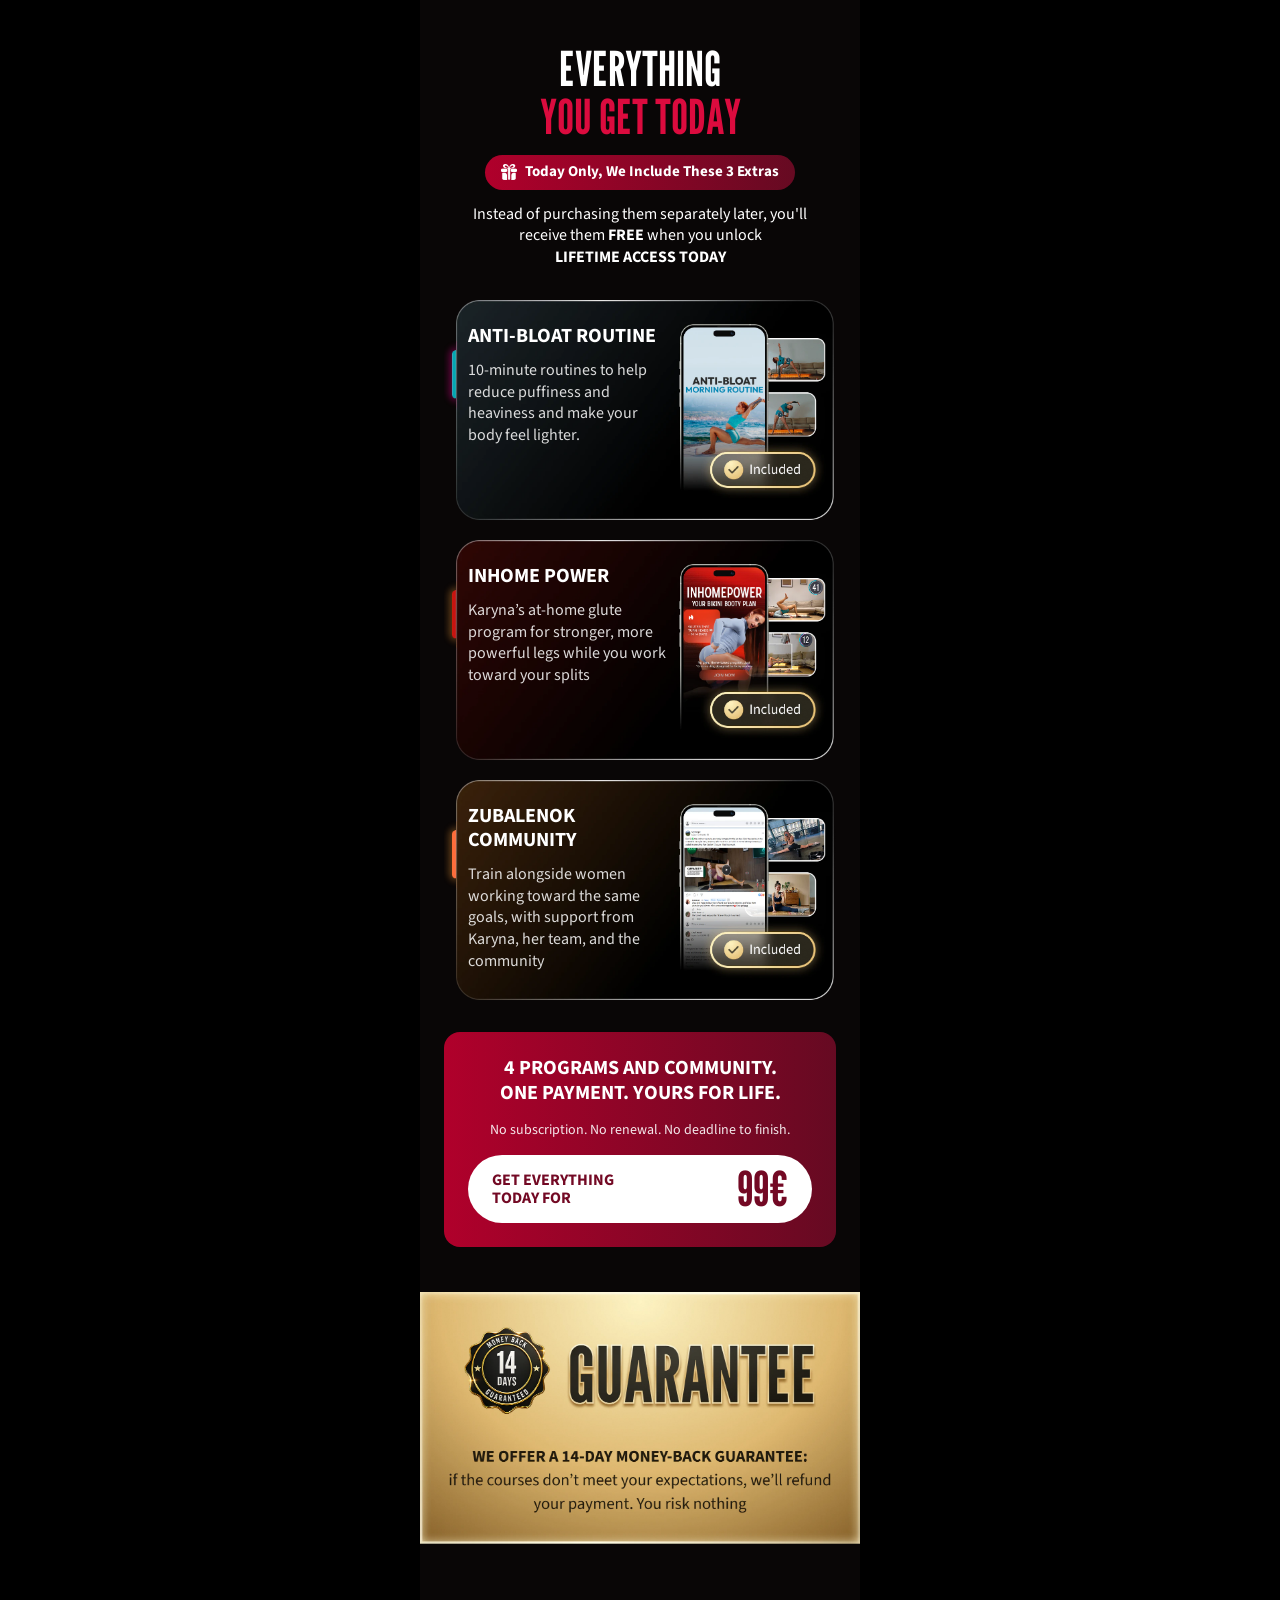
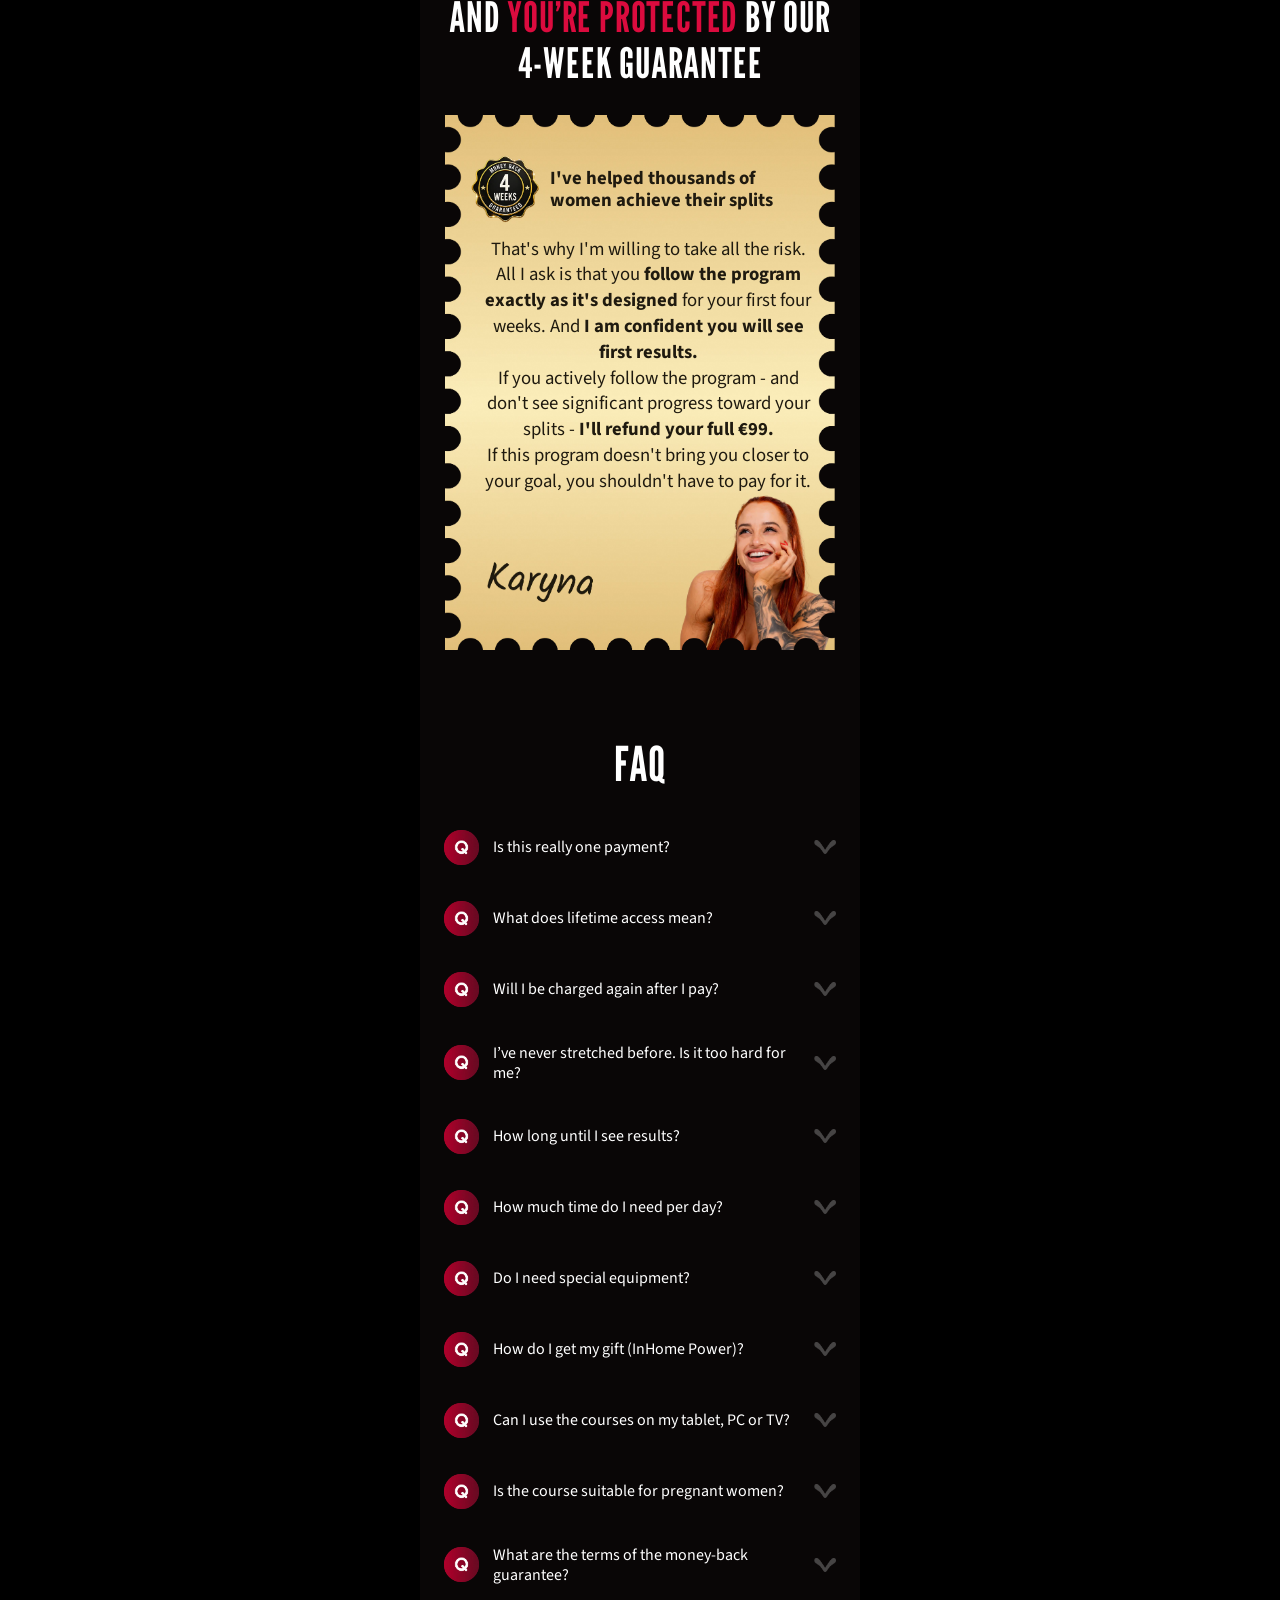
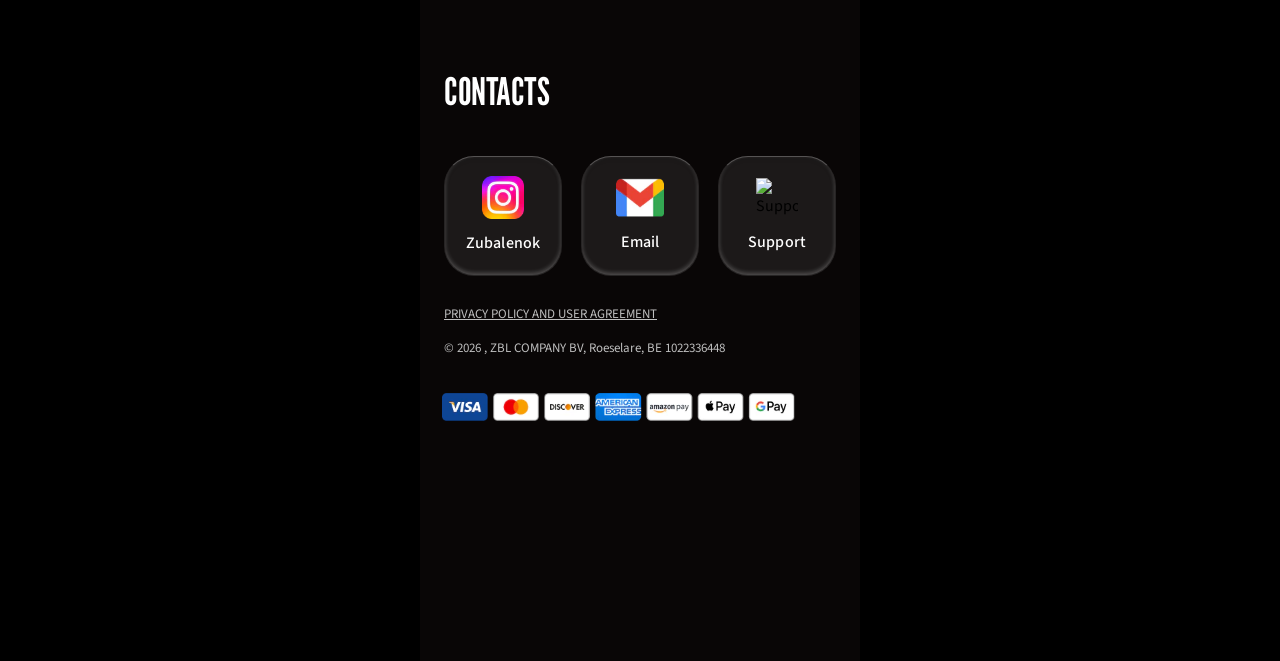
==== commit d3e0718f: "fd" ====
--- a/index.html
+++ b/index.html
@@ -118,6 +118,8 @@
   </div>
 
 </div>
+
+<img src="./images/gurante.webp" alt="">
 
 <div class="s26">
   
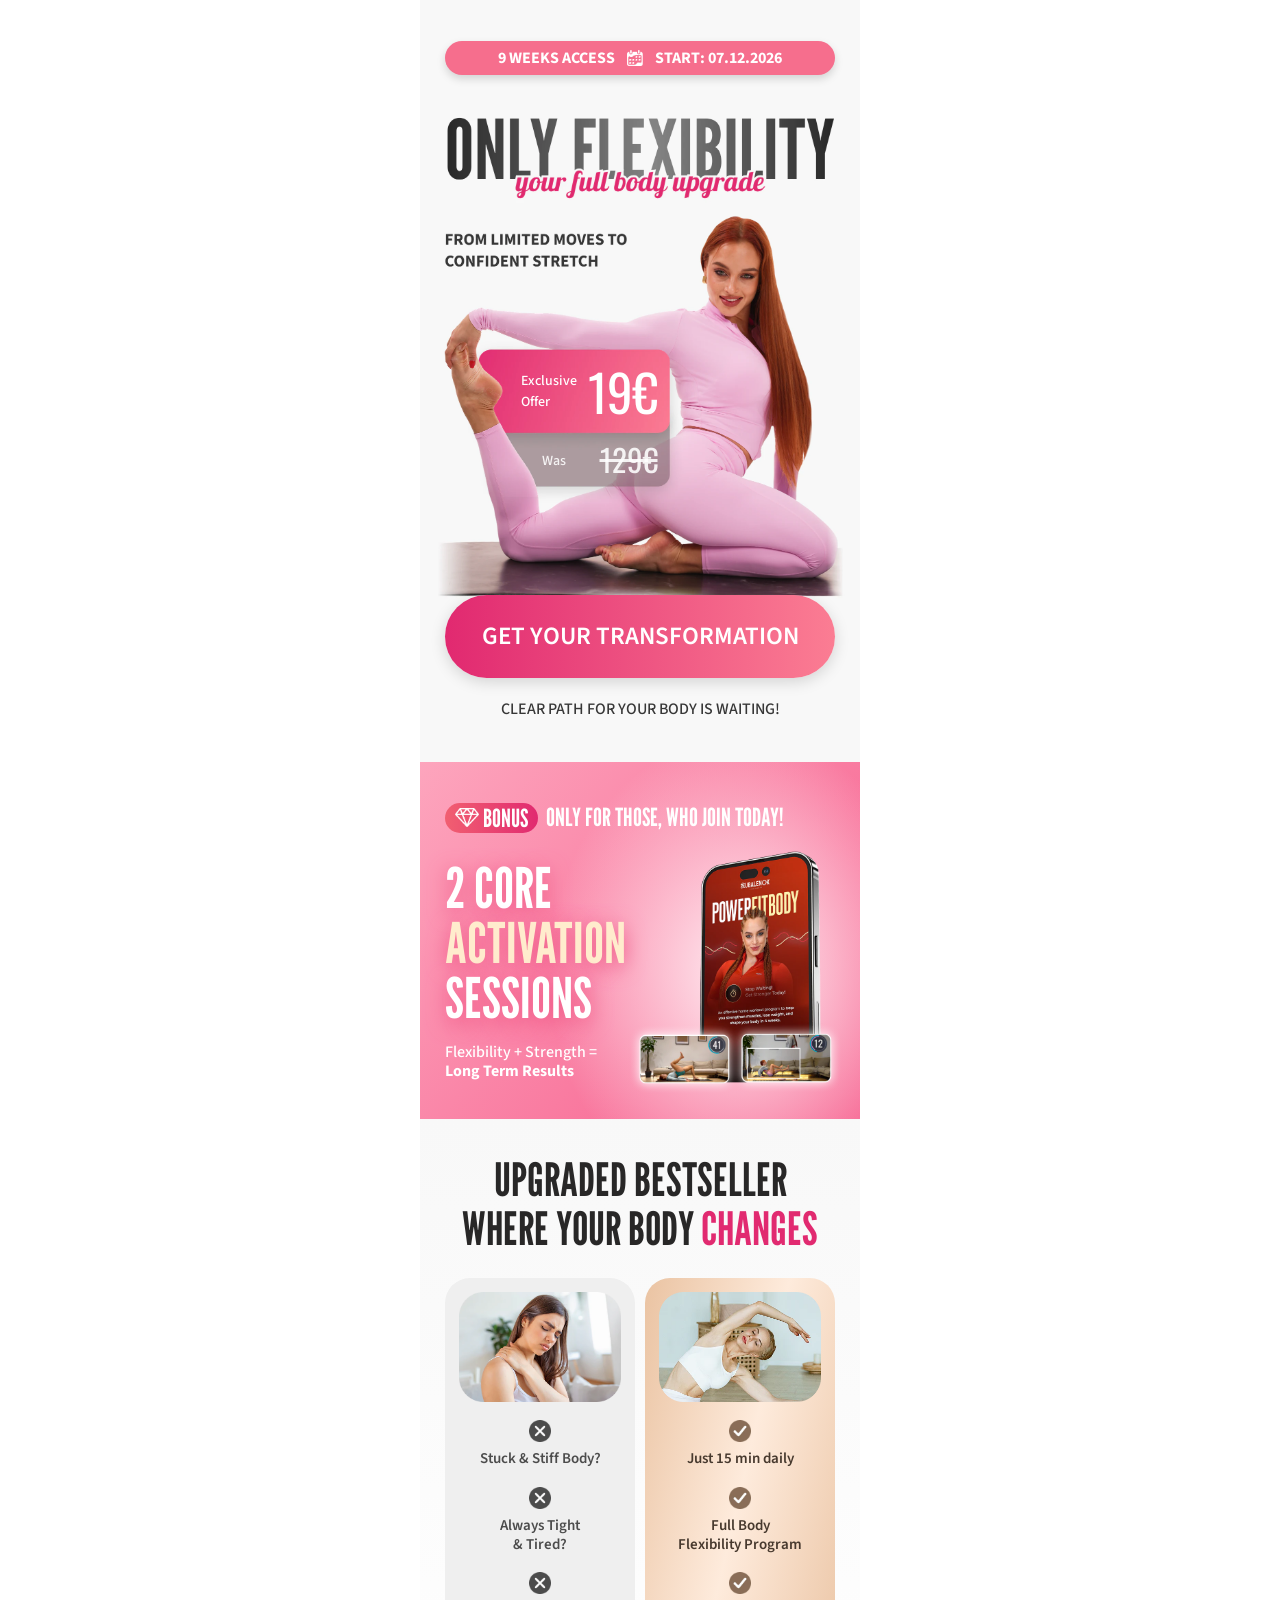
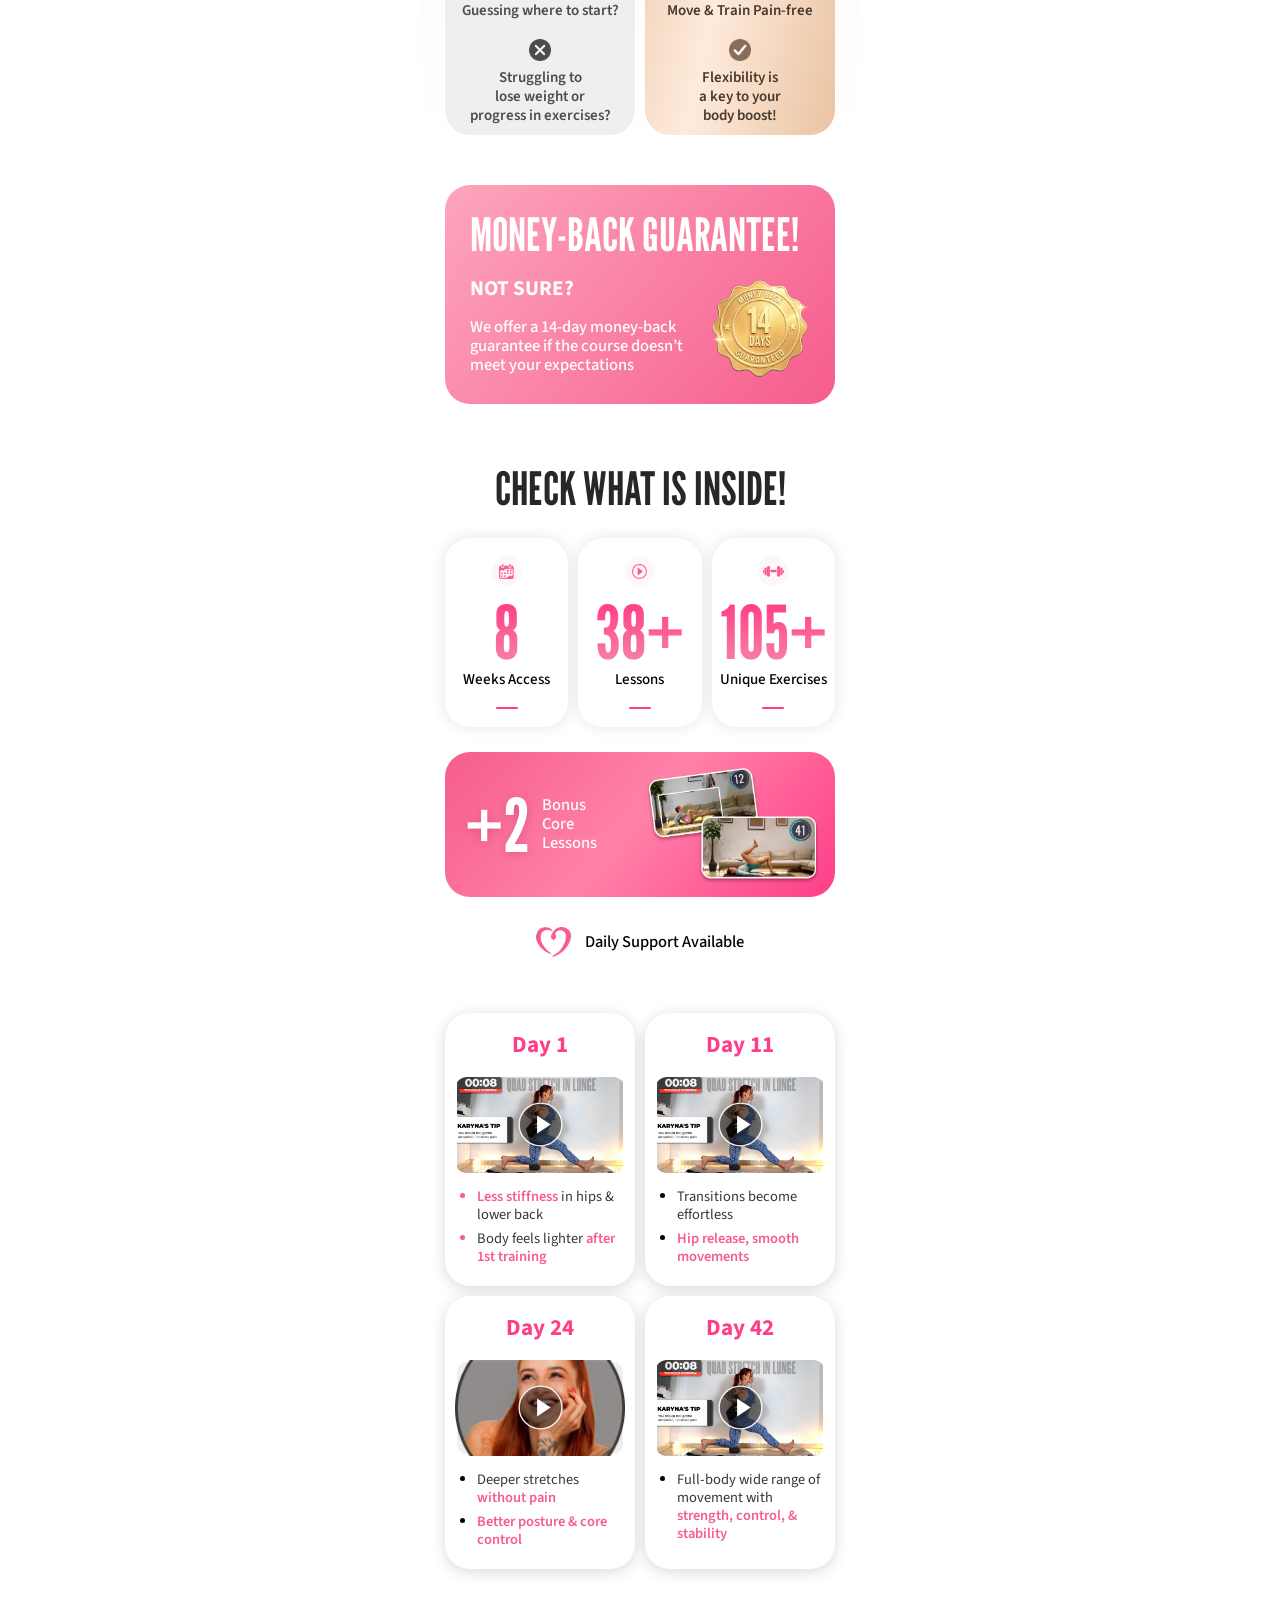
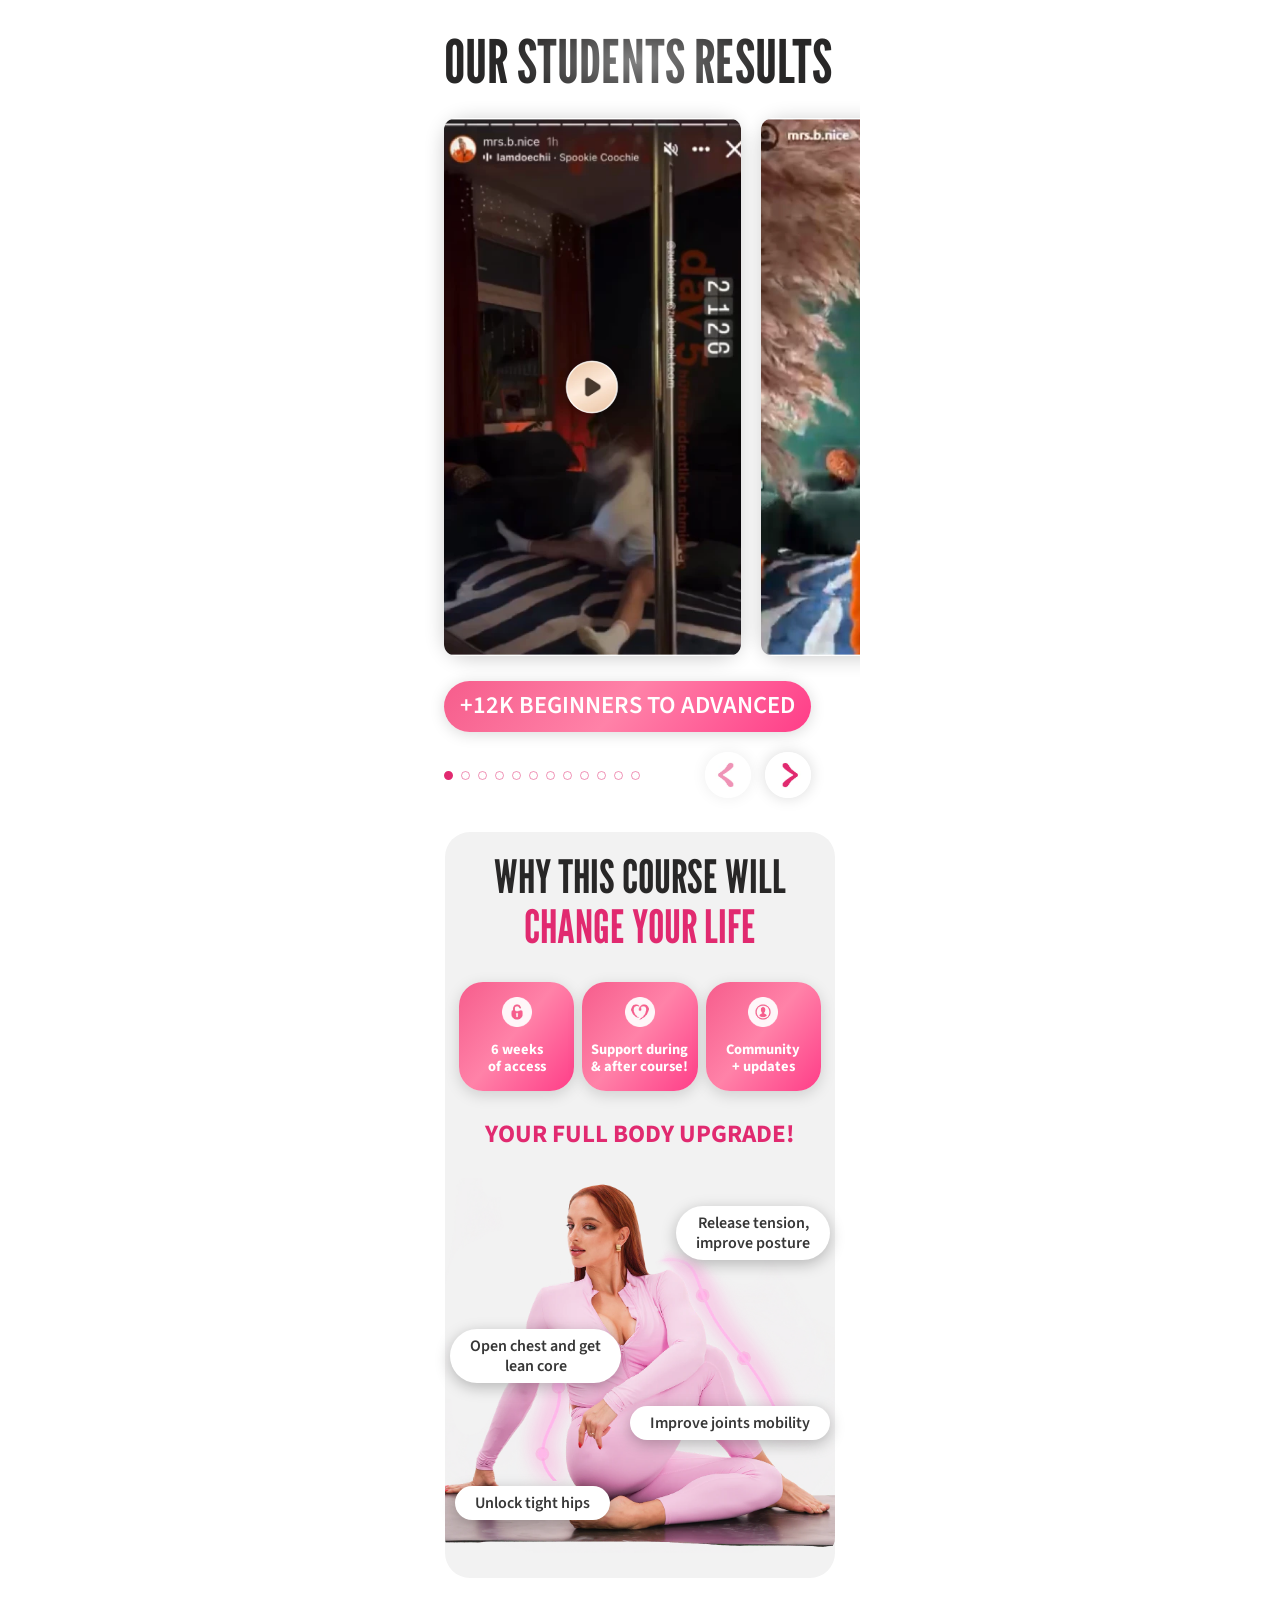
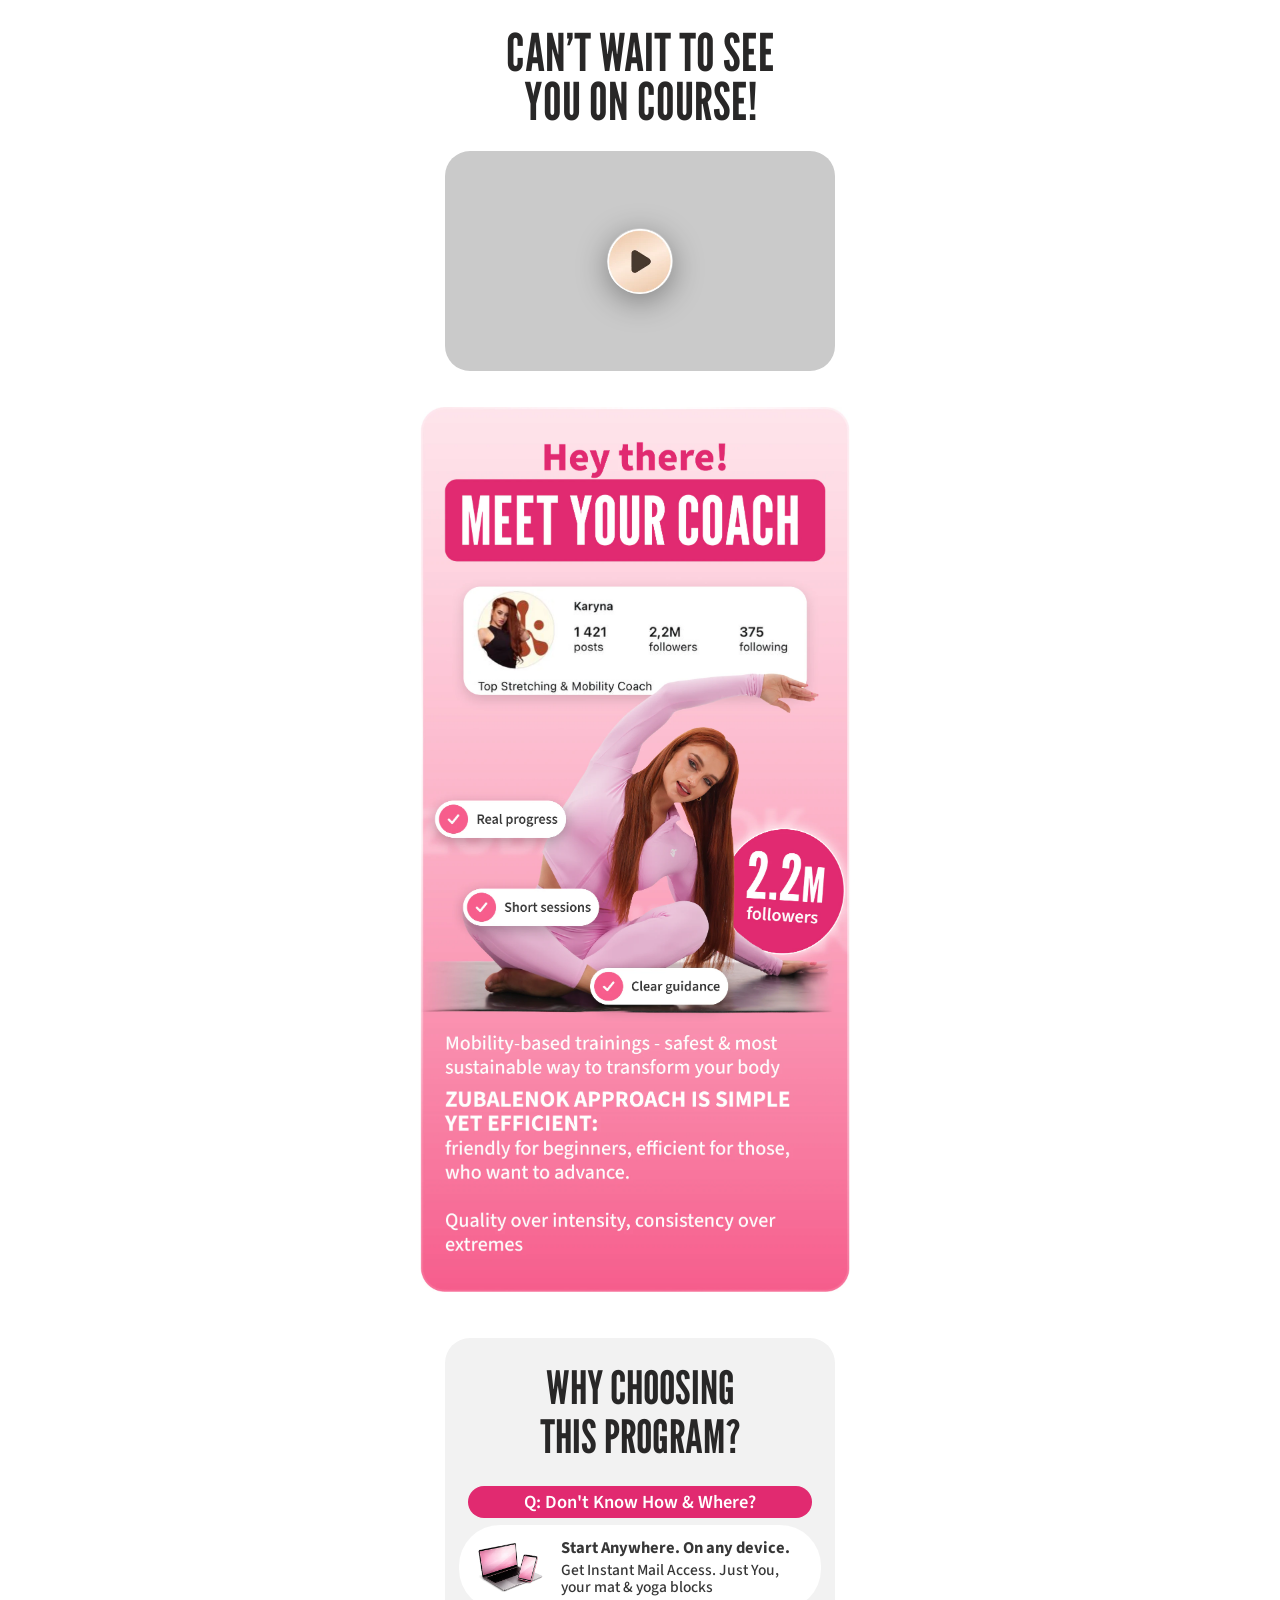
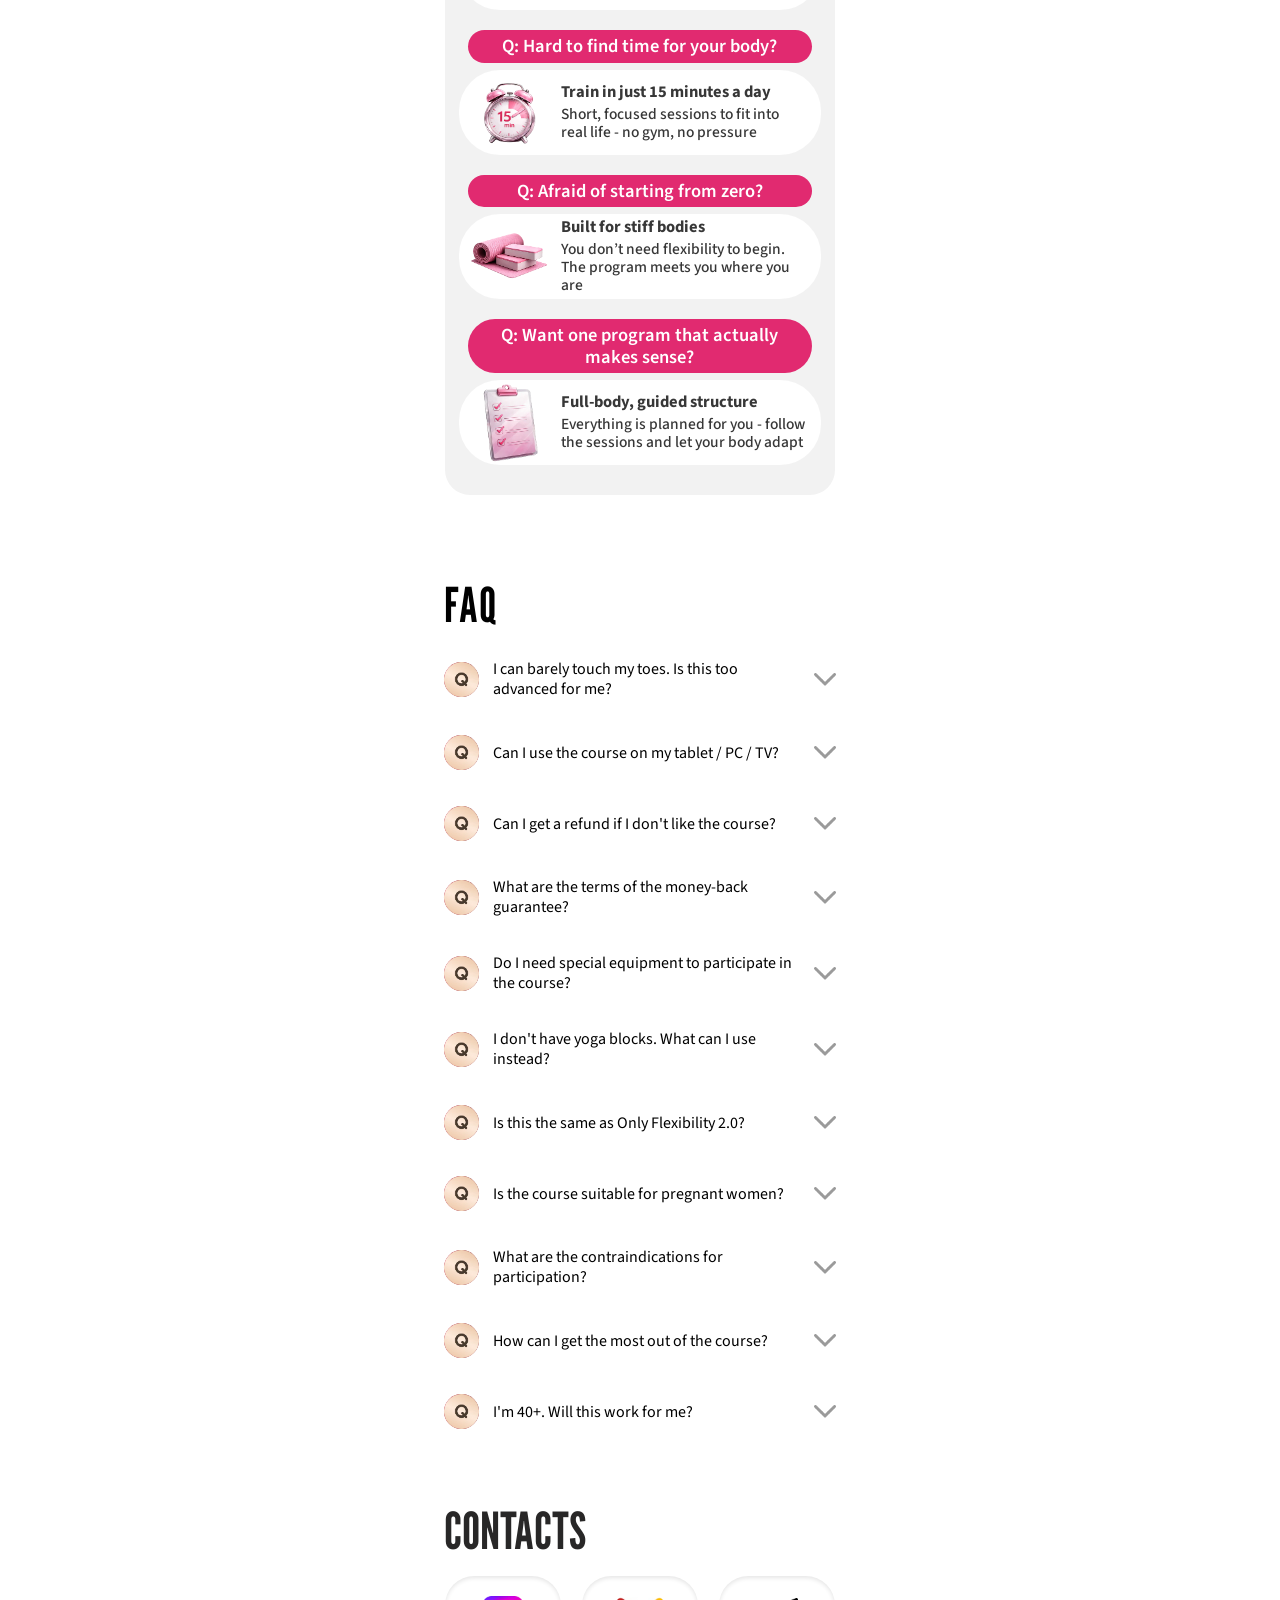
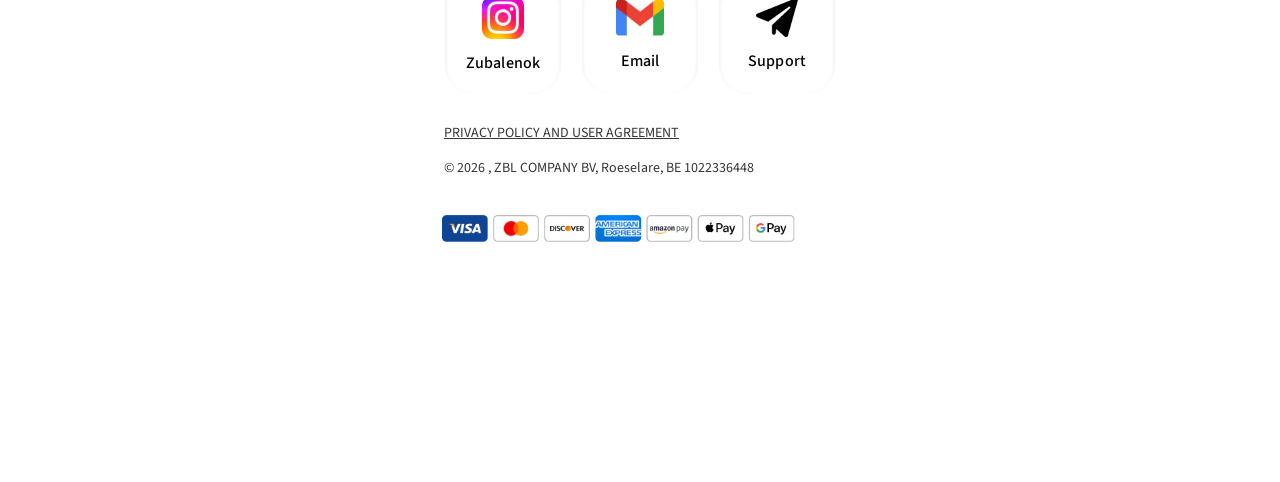
==== commit 343fd001: "fddf" ====
--- a/index.html
+++ b/index.html
@@ -15,14 +15,13 @@
     <link rel="icon" type="image/png" href="./images/favicon.png">
     <link rel="preconnect" href="https://itden-cdn.b-cdn.net" crossorigin>
     
-    <link rel="stylesheet" href="./css/nullStyle.css">
-    <link rel="stylesheet" href="./css/main.css?v=6">
     <link rel="stylesheet" href="https://cdn.jsdelivr.net/npm/swiper@11/swiper-bundle.min.css" />
     <title>Summer Body Fit Reset</title>
     <link rel="preconnect" href="https://fonts.googleapis.com">
     <link rel="preconnect" href="https://fonts.gstatic.com" crossorigin>
-    <link href="https://fonts.googleapis.com/css2?family=Aclonica&family=Kalam&family=League+Gothic&family=Outfit:wght@600;700&family=Righteous&family=Source+Sans+3:ital,wght@0,400;0,500;0,600;0,700;0,800;1,400;1,500;1,600;1,700&display=swap" rel="stylesheet">
-    
+    <link href="https://fonts.googleapis.com/css2?family=Aclonica&family=Kalam&family=League+Gothic&family=Oswald:wght@400;500;600;700&family=Outfit:wght@600;700&family=Righteous&family=Source+Sans+3:ital,wght@0,400;0,500;0,600;0,700;0,800;1,400;1,500;1,600;1,700&display=swap" rel="stylesheet">
+    <link rel="stylesheet" href="./css/nullStyle.css">
+    <link rel="stylesheet" href="./css/main.css?v=6">
 
   <script id="usercentrics-cmp" src="https://web.cmp.usercentrics.eu/ui/loader.js" data-settings-id="XqcGcxfjgSHY_k" async></script>
     <meta
@@ -35,127 +34,550 @@
         function updateTomorrowDate() {
             var el = document.getElementById('tomorrow');
             if (!el) return;
+            
             var tomorrow = new Date();
             tomorrow.setDate(tomorrow.getDate() + 1);
-            var day = tomorrow.getDate();
-            var months = ['JANUARY','FEBRUARY','MARCH','APRIL','MAY','JUNE','JULY','AUGUST','SEPTEMBER','OCTOBER','NOVEMBER','DECEMBER'];
-            el.textContent = day + ' ' + months[tomorrow.getMonth()];
+            
+            var day = String(tomorrow.getDate()).padStart(2, '0');
+            var month = String(tomorrow.getMonth() + 1).padStart(2, '0');
+            var year = tomorrow.getFullYear();
+            
+            el.textContent = day + '.' + month + '.' + year;
         }
+        
         if (document.readyState === 'loading') {
             document.addEventListener('DOMContentLoaded', updateTomorrowDate);
         } else {
             updateTomorrowDate();
         }
     })();
-    </script>
+</script>
 
 </head>
 <body>
     <div class="wrapper">
-<div class="s25">
+<div class="s1">
+  <!-- Основний фон, який містить дівчину, заголовки та плашки під ціни -->
+  <img class="s1-bg" src="./images/img27.webp" alt="Background" />
   
-  <!-- Шапка -->
-  <div class="s25-header">
-    <h2 class="s25-title">
-      EVERYTHING<br>
-      <span class="s25-title-red">YOU GET TODAY</span>
-    </h2>
-
-    <div class="s25-top-badge">
-      <img src="./images/img5.webp" class="s25-badge-icon" alt="">
-      <span class="s25-badge-text">Today Only, We Include These 3 Extras</span>
-    </div>
-
-    <p class="s25-subtext">
-      Instead of purchasing them separately later, you'll <br> receive them <strong>FREE</strong> when you unlock <br><strong>LIFETIME ACCESS TODAY</strong>
-    </p>
-  </div>
-
-  <!-- Список продуктів -->
-  <div class="s25-cards-list">
-    
+  <!-- Верхня плашка (Pill) -->
+  <div class="s1-pill-wrapper">
+    <div class="s1-pill">
+      <div class="s1-pill-text">9 weeks access</div>
+      <img class="s1-calendar" src="./images/img29.webp" alt="Calendar" />
+      <div class="s1-pill-text">start: <span id="tomorrow"></span></div>
+    </div>
+  </div>
+
+  <!-- Нова ціна (лише текст, позиціонований поверх фону) -->
+  <div class="s1-new-price-wrapper">
+    <div class="s1-new-price-label">Exclusive<br/>Offer</div>
+    <div class="s1-new-price-val">19€</div>
+  </div>
+
+  <!-- Стара ціна (лише текст, позиціонований поверх фону) -->
+  <div class="s1-old-price-wrapper">
+    <div class="s1-old-price-label">Was</div>
+    <div class="s1-old-price-val">129€</div>
+  </div>
+
+  <!-- Нижній блок з кнопкою та текстом -->
+  <div class="s1-footer">
+    <div class="s1-btn-shadow">
+      <div class="s1-btn">
+        <div class="s1-btn-text">get your transformation</div>
+      </div>
+    </div>
+    <div class="s1-footer-text">СLEAR PATH FOR YOUR BODY is waiting!</div>
+  </div>
+</div>
+
+<div class="s2">
+  <div class="s2-header">
+    <div class="s2-bonus-pill">
+      <img class="s2-diamond-icon" src="./images/img31.webp" alt="Diamond" />
+      <div class="s2-bonus-text">Bonus</div>
+    </div>
+    <div class="s2-header-text">only for those, who join Today!</div>
+  </div>
+  
+  <div class="s2-content">
+    <div class="s2-text-group">
+      <div class="s2-title">
+        <span class="s2-title-white">2 CORE<br/></span>
+        <span class="s2-title-yellow">ACTIVATION<br/></span>
+        <span class="s2-title-white">SESSIONS &nbsp;</span>
+      </div>
+      <div class="s2-subtitle">
+        <span class="s2-subtitle-light">Flexibility + Strength = <br> </span><span class="s2-subtitle-bold">Long Term Results</span>
+      </div>
+    </div>
+    
+    <img class="s2-composite-img" src="./images/img20.webp" alt="App Preview" />
+  </div>
+</div>
+
+
+<div class="s3">
+  <div class="s3-title">
+    <span class="s3-title-dark">UPGRADED BESTSELLER<br/>WHERE YOUR BODY </span>
+    <span class="s3-title-pink">CHANGES</span>
+  </div>
+
+  <div class="s3-columns">
+    <!-- Ліва колонка (Проблема) -->
+    <div class="s3-col-left">
+      <img class="s3-img" src="./images/img16.webp" alt="Stiff body" />
+      
+      <div class="s3-item">
+        <img class="s3-icon" src="./images/img13.webp" alt="No" />
+        <div class="s3-text s3-text-left">Stuck & Stiff Body?</div>
+      </div>
+      <div class="s3-item">
+        <img class="s3-icon" src="./images/img13.webp" alt="No" />
+        <div class="s3-text s3-text-left">Always Tight<br/>& Tired?</div>
+      </div>
+      <div class="s3-item">
+        <img class="s3-icon" src="./images/img13.webp" alt="No" />
+        <div class="s3-text s3-text-left">Guessing where to start?</div>
+      </div>
+      <div class="s3-item">
+        <img class="s3-icon" src="./images/img13.webp" alt="No" />
+        <div class="s3-text s3-text-left">Struggling to<br/>lose weight or<br/>progress in exercises?</div>
+      </div>
+    </div>
+
+    <!-- Права колонка (Рішення) -->
+    <div class="s3-col-right">
+      <img class="s3-img" src="./images/img15.webp" alt="Flexible body" />
+      
+      <div class="s3-item">
+        <img class="s3-icon" src="./images/img14.webp" alt="Yes" />
+        <div class="s3-text s3-text-right">Just 15 min daily</div>
+      </div>
+      <div class="s3-item">
+        <img class="s3-icon" src="./images/img14.webp" alt="Yes" />
+        <div class="s3-text s3-text-right">Full Body<br/>Flexibility Program</div>
+      </div>
+      <div class="s3-item">
+        <img class="s3-icon" src="./images/img14.webp" alt="Yes" />
+        <div class="s3-text s3-text-right">Move & Train Pain-free</div>
+      </div>
+      <div class="s3-item">
+        <img class="s3-icon" src="./images/img14.webp" alt="Yes" />
+        <div class="s3-text s3-text-right">Flexibility is<br/>a key to your<br/>body boost!</div>
+      </div>
+    </div>
+  </div>
+</div>
+
+
+
+<div class="s4">
+  <div class="s4-card">
+    <div class="s4-title">MONEY-BACK GUARANTEE!</div>
+    <div class="s4-content">
+      <div class="s4-text-group">
+        <div class="s4-subtitle">NOT SURE?</div>
+        <div class="s4-desc">We offer a 14-day money-back guarantee if the course doesn’t meet your expectations</div>
+      </div>
+      <img class="s4-badge" src="./images/img28.webp" alt="14 Days Guaranteed" />
+    </div>
+  </div>
+</div>
+
+
+<div class="s5">
+  <div class="s5-title">Check what is inside!</div>
+  
+  <div class="s5-cards">
     <!-- Картка 1 -->
-    <div class="s25-card s25-card-1">
-      <div class="s25-card-content">
-        <h3 class="s25-card-title">ANTI-BLOAT ROUTINE</h3>
-        <p class="s25-card-desc">
-          10-minute routines to help reduce puffiness and heaviness and make your body feel lighter.
-        </p>
-      </div>
-    </div>
-
+    <div class="s5-card">
+      <div class="s5-icon-bg">
+        <img class="s5-icon" src="./images/img22.webp" alt="Calendar">
+      </div>
+      <div class="s5-val">9</div>
+      <div class="s5-label">Weeks Access</div>
+      <div class="s5-line"></div>
+    </div>
+    
     <!-- Картка 2 -->
-    <div class="s25-card s25-card-2">
-      <div class="s25-card-content">
-        <h3 class="s25-card-title">INHOME POWER</h3>
-        <p class="s25-card-desc">
-          Karyna’s at-home glute program for stronger, more powerful legs while you work toward your splits
-        </p>
-      </div>
-    </div>
-
+    <div class="s5-card">
+      <div class="s5-icon-bg">
+        <img class="s5-icon" src="./images/img23.webp" alt="Play">
+      </div>
+      <div class="s5-val">40+</div>
+      <div class="s5-label">Lessons</div>
+      <div class="s5-line"></div>
+    </div>
+    
     <!-- Картка 3 -->
-    <div class="s25-card s25-card-3">
-      <div class="s25-card-content">
-        <h3 class="s25-card-title">ZUBALENOK COMMUNITY</h3>
-        <p class="s25-card-desc">
-          Train alongside women working toward the same goals, with support from Karyna, her team, and the community
-        </p>
-      </div>
-    </div>
-
-  </div>
-
-  <!-- Нижня підсумкова плашка -->
-  <div class="s25-total-box">
-    <h3 class="s25-total-title">4 PROGRAMS AND COMMUNITY.<br>ONE PAYMENT. YOURS FOR LIFE.</h3>
-    <p class="s25-total-sub">No subscription. No renewal. No deadline to finish.</p>
-    
-    <div class="s25-price-pill">
-      <div class="s25-price-label">Get everything<br>today for</div>
-      <div class="s25-price-val">99€</div>
-    </div>
-  </div>
-
-</div>
-
-<img src="./images/gurante.webp" alt="">
-
-<div class="s26">
+    <div class="s5-card">
+      <div class="s5-icon-bg">
+        <img class="s5-icon s5-icon-dumbbell" src="./images/img24.webp" alt="Dumbbell">
+      </div>
+      <div class="s5-val">110+</div>
+      <div class="s5-label">Unique Exercises</div>
+      <div class="s5-line"></div>
+    </div>
+  </div>
   
-  <!-- Заголовок -->
-  <div class="s26-header">
-    <h2 class="s26-title">
-      AND <span class="s26-title-red">YOU’RE PROTECTED</span> BY OUR<br>4-WEEK GUARANTEE
-    </h2>
-  </div>
-
-  <!-- Картка з плашкою та текстом -->
-  <div class="s26-stamp-card">
-    
-    <!-- Текст поруч із значком 4-Weeks Guaranteed -->
-    <p class="s26-top-text">
-      I've helped thousands of women achieve their splits
-    </p>
-
-    <!-- Основний текст гарантії -->
-    <div class="s26-body-text">
-      <p>
-        That's why I'm willing to take all the risk. All I ask is that you <strong>follow the program exactly as it's designed</strong> for your first four weeks. And <strong>I am confident you will see first results.</strong>
-      </p>
-      <p>
-        If you actively follow the program - and don't see significant progress toward your splits - <strong>I'll refund your full €99.</strong>
-      </p>
-      <p>
-        If this program doesn't bring you closer to your goal, you shouldn't have to pay for it.
-      </p>
-    </div>
-
-  </div>
-
-</div>
-
-
+  <!-- Картка з бонусом -->
+  <div class="s5-bonus">
+    <div class="s5-bonus-content">
+      <div class="s5-bonus-val">+2</div>
+      <div class="s5-bonus-label">Bonus<br/>Core<br/>Lessons</div>
+    </div>
+    <img class="s5-bonus-img" src="./images/img21.webp" alt="Bonus Lessons" />
+  </div>
+  
+  <!-- Футер секції -->
+  <div class="s5-footer">
+    <img class="s5-heart-icon" src="./images/img25.webp" alt="Heart" />
+    <div class="s5-footer-text">Daily Support Available</div>
+  </div>
+</div>
+
+
+<div class="s6">
+  <div class="s6-grid">
+    
+    <!-- Картка 1: Day 1 -->
+    <div class="s6-card video-card-item">
+      <div class="s6-day">Day 1</div>
+      <div class="s6-video-wrapper video-wrapper-small">
+        <video class="video-player s6-video" data-src="https://itden-cdn.b-cdn.net/splits/1.mp4" poster="./images/img6.webp" playsinline loop muted preload="none"></video>
+      </div>
+      <ul class="s6-list">
+        <li>
+          <span class="s6-text-pink">Less stiffness</span> 
+          <span class="s6-text-dark">in hips & lower back</span>
+        </li>
+        <li>
+          <span class="s6-text-dark">Body feels lighter</span> 
+          <span class="s6-text-pink">after 1st training</span>
+        </li>
+      </ul>
+    </div>
+
+    <!-- Картка 2: Day 11 -->
+    <div class="s6-card video-card-item">
+      <div class="s6-day">Day 11</div>
+      <div class="s6-video-wrapper video-wrapper-small">
+        <video class="video-player s6-video" data-src="https://itden-cdn.b-cdn.net/splits/jjj2.mp4" poster="./images/img7.webp" playsinline loop muted preload="none"></video>
+      </div>
+      <ul class="s6-list">
+        <li style="color: #000;">
+          <span class="s6-text-dark">Transitions become effortless</span>
+        </li>
+        <li style="color: #000;">
+          <span class="s6-text-pink">Hip release, smooth movements</span>
+        </li>
+      </ul>
+    </div>
+
+    <!-- Картка 3: Day 24 -->
+    <div class="s6-card video-card-item">
+      <div class="s6-day">Day 24</div>
+      <div class="s6-video-wrapper video-wrapper-small">
+        <video class="video-player s6-video" data-src="https://itden-cdn.b-cdn.net/splits/jjj3.mp4" poster="./images/img8.webp" playsinline loop muted preload="none"></video>
+      </div>
+      <ul class="s6-list">
+        <li style="color: #000;">
+          <span class="s6-text-dark">Deeper stretches</span> 
+          <span class="s6-text-pink">without pain</span>
+        </li>
+        <li style="color: #000;">
+          <span class="s6-text-pink">Better posture & core control</span>
+        </li>
+      </ul>
+    </div>
+
+    <!-- Картка 4: Day 42 -->
+    <div class="s6-card video-card-item">
+      <div class="s6-day">Day 42</div>
+      <div class="s6-video-wrapper video-wrapper-small">
+        <video class="video-player s6-video" data-src="https://itden-cdn.b-cdn.net/splits/4.mp4" poster="./images/img9.webp" playsinline loop muted preload="none"></video>
+      </div>
+      <ul class="s6-list">
+        <li style="color: #000;">
+          <span class="s6-text-dark">Full-body wide range of movement with</span> 
+          <span class="s6-text-pink">strength, control, & stability</span>
+        </li>
+      </ul>
+    </div>
+
+  </div>
+</div>
+
+
+<div class="s7">
+  <div class="s7-title">OUR STUDENTS RESULTS</div>
+  
+  <!-- Слайдер -->
+  <div class="swiper s7-swiper">
+    <div class="swiper-wrapper">
+      
+      <!-- Слайд 1 (Відео) -->
+      <div class="swiper-slide s7-slide" data-video="https://itden-cdn.b-cdn.net/stiff/hz-2-1.MP4">
+        <img class="s7-img" src="./images/slider/hz-2-1.webp" alt="Result 1">
+        <img class="s7-play-btn" src="./images/img1.webp" alt="Play">
+      </div>
+      
+      <!-- Слайд 2 (Відео) -->
+      <div class="swiper-slide s7-slide" data-video="https://itden-cdn.b-cdn.net/stiff/hz-2-2.MP4">
+        <img class="s7-img" src="./images/slider/hz-2-2.webp" alt="Result 2">
+        <img class="s7-play-btn" src="./images/img1.webp" alt="Play">
+      </div>
+      
+      <!-- Слайд 3 (Відео) -->
+      <div class="swiper-slide s7-slide" data-video="https://itden-cdn.b-cdn.net/stiff/hz-2-3.MP4">
+        <img class="s7-img" src="./images/slider/hz-2-3.webp" alt="Result 3">
+        <img class="s7-play-btn" src="./images/img1.webp" alt="Play">
+      </div>
+      
+      <!-- Слайд 4 (Відео) -->
+      <div class="swiper-slide s7-slide" data-video="https://itden-cdn.b-cdn.net/stiff/hz-2-4.MP4">
+        <img class="s7-img" src="./images/slider/hz-2-4.webp" alt="Result 4">
+        <img class="s7-play-btn" src="./images/img1.webp" alt="Play">
+      </div>
+      
+      <!-- Слайд 5 (Відео) -->
+      <div class="swiper-slide s7-slide" data-video="https://itden-cdn.b-cdn.net/stiff/hz-2-5.MP4">
+        <img class="s7-img" src="./images/slider/hz-2-5.webp" alt="Result 5">
+        <img class="s7-play-btn" src="./images/img1.webp" alt="Play">
+      </div>
+      
+      <!-- Слайд 6 (Фото) -->
+      <div class="swiper-slide s7-slide">
+        <img class="s7-img" src="./images/slider/hz-2-6.webp" alt="Result 6">
+      </div>
+      
+      <!-- Слайд 7 (Фото) -->
+      <div class="swiper-slide s7-slide">
+        <img class="s7-img" src="./images/slider/hz-2-7.webp" alt="Result 7">
+      </div>
+      
+      <!-- Слайд 8 (Фото) -->
+      <div class="swiper-slide s7-slide">
+        <img class="s7-img" src="./images/slider/hz-2-8.webp" alt="Result 8">
+      </div>
+      
+      <!-- Слайд 9 (Фото) -->
+      <div class="swiper-slide s7-slide">
+        <img class="s7-img" src="./images/slider/hz-2-9.webp" alt="Result 9">
+      </div>
+      
+      <!-- Слайд 10 (Відео) -->
+      <div class="swiper-slide s7-slide" data-video="https://itden-cdn.b-cdn.net/3-in-1_new/slider-3/8.MP4">
+        <img class="s7-img" src="./images/slider/hz-2-10.webp" alt="Result 10">
+        <img class="s7-play-btn" src="./images/img1.webp" alt="Play">
+      </div>
+      
+      <!-- Слайд 11 (Відео) -->
+      <div class="swiper-slide s7-slide" data-video="https://itden-cdn.b-cdn.net/3-in-1_new/slider-3/3.MP4">
+        <img class="s7-img" src="./images/slider/hz-2-11.webp" alt="Result 11">
+        <img class="s7-play-btn" src="./images/img1.webp" alt="Play">
+      </div>
+      
+      <!-- Слайд 12 (Фото) -->
+      <div class="swiper-slide s7-slide">
+        <img class="s7-img" src="./images/slider/hz-2-12.webp" alt="Result 12">
+      </div>
+      
+      <!-- Слайд 13 (Фото) -->
+      <div class="swiper-slide s7-slide">
+        <img class="s7-img" src="./images/slider/hz-2-13.webp" alt="Result 13">
+      </div>
+      
+      <!-- Слайд 14 (Фото) -->
+      <div class="swiper-slide s7-slide">
+        <img class="s7-img" src="./images/slider/hz-2-14.webp" alt="Result 14">
+      </div>
+      
+      <!-- Слайд 15 (Фото) -->
+      <div class="swiper-slide s7-slide">
+        <img class="s7-img" src="./images/slider/hz-2-15.webp" alt="Result 15">
+      </div>
+      
+      <!-- Слайд 16 (Відео) -->
+      <div class="swiper-slide s7-slide" data-video="https://itden-cdn.b-cdn.net/3-in-1_new/slider-3/13.MP4">
+        <img class="s7-img" src="./images/slider/hz-2-16.webp" alt="Result 16">
+        <img class="s7-play-btn" src="./images/img1.webp" alt="Play">
+      </div>
+      
+      <!-- Слайд 17 (Фото) -->
+      <div class="swiper-slide s7-slide">
+        <img class="s7-img" src="./images/slider/hz-2-17.webp" alt="Result 17">
+      </div>
+      
+      <!-- Слайд 18 (Відео) -->
+      <div class="swiper-slide s7-slide" data-video="https://itden-cdn.b-cdn.net/3-in-1_new/slider-3/1.MP4">
+        <img class="s7-img" src="./images/slider/hz-2-18.webp" alt="Result 18">
+        <img class="s7-play-btn" src="./images/img1.webp" alt="Play">
+      </div>
+      
+      <!-- Слайд 19 (Фото) -->
+      <div class="swiper-slide s7-slide">
+        <img class="s7-img" src="./images/slider/hz-2-19.webp" alt="Result 19">
+      </div>
+      
+      <!-- Слайд 20 (Відео) -->
+      <div class="swiper-slide s7-slide" data-video="https://itden-cdn.b-cdn.net/3-in-1_new/slider-3/4.MP4">
+        <img class="s7-img" src="./images/slider/hz-2-20.webp" alt="Result 20">
+        <img class="s7-play-btn" src="./images/img1.webp" alt="Play">
+      </div>
+      
+      <!-- Слайд 21 (Фото) -->
+      <div class="swiper-slide s7-slide">
+        <img class="s7-img" src="./images/slider/hz-2-21.webp" alt="Result 21">
+      </div>
+      
+      <!-- Слайд 22 (Фото) -->
+      <div class="swiper-slide s7-slide">
+        <img class="s7-img" src="./images/slider/hz-2-23.webp" alt="Result 22">
+      </div>
+      
+    </div>
+  </div>
+  
+  <!-- Бейдж -->
+  <div class="s7-badge">+12K Beginners to Advanced</div>
+  
+  <!-- Контроли слайдера -->
+  <div class="s7-controls">
+    <div class="s7-pagination"></div>
+    <div class="s7-nav">
+      <div class="s7-prev">
+        <img src="./images/img26.webp" style="transform: rotate(180deg);" alt="">
+      </div>
+      <div class="s7-next">
+        <img src="./images/img26.webp" alt="">
+      </div>
+    </div>
+  </div>
+</div>
+
+
+
+<div class="s8">
+  <div class="s8-inner">
+    
+    <!-- Заголовок -->
+    <div class="s8-title">
+      <span class="s8-title-dark">why this course will<br/></span>
+      <span class="s8-title-pink">change your life</span>
+    </div>
+    
+    <!-- Три картки переваг -->
+    <div class="s8-features">
+      <div class="s8-feature-card">
+        <img class="s8-icon" src="./images/img17.webp" alt="Access" />
+        <div class="s8-feature-text">6 weeks<br/>of access</div>
+      </div>
+      
+      <div class="s8-feature-card">
+        <img class="s8-icon" src="./images/img18.webp" alt="Support" />
+        <div class="s8-feature-text">Support during<br/>& after course!</div>
+      </div>
+      
+      <div class="s8-feature-card">
+        <img class="s8-icon" src="./images/img19.webp" alt="Community" />
+        <div class="s8-feature-text">Community<br/>+ updates</div>
+      </div>
+    </div>
+    
+    <!-- Підзаголовок -->
+    <div class="s8-subtitle">Your Full Body Upgrade!</div>
+    
+    <!-- Блок з фотографією та бульбашками -->
+    <div class="s8-image-wrapper">
+      <img class="s8-main-img" src="./images/img4.webp" alt="Full body stretch" />
+      
+      <div class="s8-bubble s8-bubble-1">Release tension,<br/>improve posture</div>
+      <div class="s8-bubble s8-bubble-2">Open chest and get<br/>lean core</div>
+      <div class="s8-bubble s8-bubble-3">Improve joints mobility</div>
+      <div class="s8-bubble s8-bubble-4">Unlock tight hips</div>
+    </div>
+
+  </div>
+</div>
+
+
+<div class="s9">
+  <div class="s9-title">Can’t wait to see <br/>you on course!</div>
+  
+  <div class="s9-video-placeholder">
+    <img class="s9-play-btn" src="./images/img1.webp" alt="Play Video" />
+  </div>
+</div>
+
+<img src="./images/img12.webp" alt="">
+
+<div class="s10">
+  <div class="s10-inner">
+    <div class="s10-title">WHY CHOOSING<br/>THIS PROGRAM?</div>
+
+    <div class="s10-list">
+      <!-- Item 1 -->
+      <div class="s10-item">
+        <div class="s10-question">Q: Don't Know How & Where?</div>
+        <div class="s10-answer">
+          <div class="s10-img-wrapper">
+            <img class="s10-img" src="./images/img32.webp" alt="Devices" />
+          </div>
+          <div class="s10-text-group">
+            <div class="s10-text-title">Start Anywhere. On any device.</div>
+            <div class="s10-text-desc">Get Instant Mail Access. Just You, your mat & yoga blocks</div>
+          </div>
+        </div>
+      </div>
+
+      <!-- Item 2 -->
+      <div class="s10-item">
+        <div class="s10-question">Q: Hard to find time for your body?</div>
+        <div class="s10-answer">
+          <div class="s10-img-wrapper">
+            <img class="s10-img" src="./images/img3.webp" alt="Clock" />
+          </div>
+          <div class="s10-text-group">
+            <div class="s10-text-title">Train in just 15 minutes a day</div>
+            <div class="s10-text-desc">Short, focused sessions to fit into real life - no gym, no pressure</div>
+          </div>
+        </div>
+      </div>
+
+      <!-- Item 3 -->
+      <div class="s10-item">
+        <div class="s10-question">Q: Afraid of starting from zero?</div>
+        <div class="s10-answer">
+          <div class="s10-img-wrapper">
+            <img class="s10-img" src="./images/img5.webp" alt="Yoga Mat" />
+          </div>
+          <div class="s10-text-group">
+            <div class="s10-text-title">Built for stiff bodies</div>
+            <div class="s10-text-desc">You don’t need flexibility to begin. The program meets you where you are</div>
+          </div>
+        </div>
+      </div>
+
+      <!-- Item 4 -->
+      <div class="s10-item">
+        <div class="s10-question">Q: Want one program that actually makes sense?</div>
+        <div class="s10-answer">
+          <div class="s10-img-wrapper">
+            <img class="s10-img" src="./images/img2.webp" alt="Checklist" />
+          </div>
+          <div class="s10-text-group">
+            <div class="s10-text-title">Full-body, guided structure</div>
+            <div class="s10-text-desc">Everything is planned for you - follow the sessions and let your body adapt</div>
+          </div>
+        </div>
+      </div>
+    </div>
+    
+  </div>
+</div>
 
 <div class="faq-section">
   <div class="s7">
@@ -163,36 +585,20 @@
     
     <div class="s7__container">
 
-      <!-- Питання 1 -->
-      <div class="s7__item">
-        <div class="s7__question">
-          <div class="s7__q-icon"><img src="./images/q.webp" alt="Q"></div>
-          <span class="s7__q-text">Is this really one payment?</span>
-          <div class="s7__arrow"><img src="./images/img21.webp" alt="arrow"></div>
-        </div>
-        <div class="s7__answer">
-          <div class="s7__answer-inner">
-            <div class="s7__answer-bubble">
-              Yes. You pay 99€ once and both courses are yours forever. No subscription, nothing renews, nothing to cancel.
-            </div>
-            <img src="./images/img8.webp" alt="Karyna" class="s7__avatar">
-          </div>
-        </div>
-      </div>
 
       <!-- Питання 2 -->
       <div class="s7__item">
         <div class="s7__question">
           <div class="s7__q-icon"><img src="./images/q.webp" alt="Q"></div>
-          <span class="s7__q-text">What does lifetime access mean?</span>
-          <div class="s7__arrow"><img src="./images/img21.webp" alt="arrow"></div>
-        </div>
-        <div class="s7__answer">
-          <div class="s7__answer-inner">
-            <div class="s7__answer-bubble">
-              As long as the courses exist, you have them. Train now, pause, come back in a year – your access never expires.
-            </div>
-            <img src="./images/img8.webp" alt="Karyna" class="s7__avatar">
+          <span class="s7__q-text">I can barely touch my toes. Is this too advanced for me?</span>
+          <div class="s7__arrow"><img src="./images/img30.webp" alt="arrow"></div>
+        </div>
+        <div class="s7__answer">
+          <div class="s7__answer-inner">
+            <div class="s7__answer-bubble">
+              Not at all. 80% of students start exactly where you are. The program meets you at your level.
+            </div>
+            <img src="./images/img11.webp" alt="Karyna" class="s7__avatar">
           </div>
         </div>
       </div>
@@ -201,15 +607,15 @@
       <div class="s7__item">
         <div class="s7__question">
           <div class="s7__q-icon"><img src="./images/q.webp" alt="Q"></div>
-          <span class="s7__q-text">Will I be charged again after I pay?</span>
-          <div class="s7__arrow"><img src="./images/img21.webp" alt="arrow"></div>
-        </div>
-        <div class="s7__answer">
-          <div class="s7__answer-inner">
-            <div class="s7__answer-bubble">
-              No. This is a one-time payment. You will never be charged automatically.
-            </div>
-            <img src="./images/img8.webp" alt="Karyna" class="s7__avatar">
+          <span class="s7__q-text">Can I use the course on my tablet / PC / TV?</span>
+          <div class="s7__arrow"><img src="./images/img30.webp" alt="arrow"></div>
+        </div>
+        <div class="s7__answer">
+          <div class="s7__answer-inner">
+            <div class="s7__answer-bubble">
+              The methods for streaming videos to your TV depend on the type of device and the platform you’re registered on. Most commonly, you can use one of the following options:<br><br>1. Through a Smart TV browser<br>2. Through your phone or laptop + Smart TV (using the “Cast” or “Screen Mirroring” function)<br>3. Through an HDMI cable<br><br>Access from a PC is also available, simply open the link to the platform from your email on your computer.
+            </div>
+            <img src="./images/img11.webp" alt="Karyna" class="s7__avatar">
           </div>
         </div>
       </div>
@@ -218,15 +624,15 @@
       <div class="s7__item">
         <div class="s7__question">
           <div class="s7__q-icon"><img src="./images/q.webp" alt="Q"></div>
-          <span class="s7__q-text">I’ve never stretched before. Is it too hard for me?</span>
-          <div class="s7__arrow"><img src="./images/img21.webp" alt="arrow"></div>
-        </div>
-        <div class="s7__answer">
-          <div class="s7__answer-inner">
-            <div class="s7__answer-bubble">
-              The program starts with 3 beginner lessons and day-1 adaptation. It’s built for complete beginners, step by step.
-            </div>
-            <img src="./images/img8.webp" alt="Karyna" class="s7__avatar">
+          <span class="s7__q-text">Can I get a refund if I don't like the course?</span>
+          <div class="s7__arrow"><img src="./images/img30.webp" alt="arrow"></div>
+        </div>
+        <div class="s7__answer">
+          <div class="s7__answer-inner">
+            <div class="s7__answer-bubble">
+              Yes, we offer a 14-day money-back guarantee if you’re not satisfied.
+            </div>
+            <img src="./images/img11.webp" alt="Karyna" class="s7__avatar">
           </div>
         </div>
       </div>
@@ -235,15 +641,15 @@
       <div class="s7__item">
         <div class="s7__question">
           <div class="s7__q-icon"><img src="./images/q.webp" alt="Q"></div>
-          <span class="s7__q-text">How long until I see results?</span>
-          <div class="s7__arrow"><img src="./images/img21.webp" alt="arrow"></div>
-        </div>
-        <div class="s7__answer">
-          <div class="s7__answer-inner">
-            <div class="s7__answer-bubble">
-              With consistent practice you’ll feel noticeable progress in 2-4 weeks. And with lifetime access, there’s no deadline pressure.
-            </div>
-            <img src="./images/img8.webp" alt="Karyna" class="s7__avatar">
+          <span class="s7__q-text">What are the terms of the money-back guarantee?</span>
+          <div class="s7__arrow"><img src="./images/img30.webp" alt="arrow"></div>
+        </div>
+        <div class="s7__answer">
+          <div class="s7__answer-inner">
+            <div class="s7__answer-bubble">
+              Just mail <a href="https://www.instagram.com/zubalenok.team/">support_zubalenok@zbl.agency or DM @zubalenok.team.</a> Provide your Name, Surname, invoice and we will help you out. Refunds take 5-10 days to get proceeded.
+            </div>
+            <img src="./images/img11.webp" alt="Karyna" class="s7__avatar">
           </div>
         </div>
       </div>
@@ -252,15 +658,15 @@
       <div class="s7__item">
         <div class="s7__question">
           <div class="s7__q-icon"><img src="./images/q.webp" alt="Q"></div>
-          <span class="s7__q-text">How much time do I need per day?</span>
-          <div class="s7__arrow"><img src="./images/img21.webp" alt="arrow"></div>
-        </div>
-        <div class="s7__answer">
-          <div class="s7__answer-inner">
-            <div class="s7__answer-bubble">
-              20-30 minutes. Every lesson is fully planned with on-screen timers.
-            </div>
-            <img src="./images/img8.webp" alt="Karyna" class="s7__avatar">
+          <span class="s7__q-text">Do I need special equipment to participate in the course?</span>
+          <div class="s7__arrow"><img src="./images/img30.webp" alt="arrow"></div>
+        </div>
+        <div class="s7__answer">
+          <div class="s7__answer-inner">
+            <div class="s7__answer-bubble">
+              You'll only need comfortable workout clothes, a mat for exercises and yoga blocks to make workouts easier.
+            </div>
+            <img src="./images/img11.webp" alt="Karyna" class="s7__avatar">
           </div>
         </div>
       </div>
@@ -269,15 +675,15 @@
       <div class="s7__item">
         <div class="s7__question">
           <div class="s7__q-icon"><img src="./images/q.webp" alt="Q"></div>
-          <span class="s7__q-text">Do I need special equipment?</span>
-          <div class="s7__arrow"><img src="./images/img21.webp" alt="arrow"></div>
-        </div>
-        <div class="s7__answer">
-          <div class="s7__answer-inner">
-            <div class="s7__answer-bubble">
-              Just a mat and yoga blocks. Everything is designed for home training.
-            </div>
-            <img src="./images/img8.webp" alt="Karyna" class="s7__avatar">
+          <span class="s7__q-text">I don't have yoga blocks. What can I use instead?</span>
+          <div class="s7__arrow"><img src="./images/img30.webp" alt="arrow"></div>
+        </div>
+        <div class="s7__answer">
+          <div class="s7__answer-inner">
+            <div class="s7__answer-bubble">
+              Thick books, sturdy boxes, stacks of folded towels, or firm cushions all work.
+            </div>
+            <img src="./images/img11.webp" alt="Karyna" class="s7__avatar">
           </div>
         </div>
       </div>
@@ -286,15 +692,15 @@
       <div class="s7__item">
         <div class="s7__question">
           <div class="s7__q-icon"><img src="./images/q.webp" alt="Q"></div>
-          <span class="s7__q-text">How do I get my gift (InHome Power)?</span>
-          <div class="s7__arrow"><img src="./images/img21.webp" alt="arrow"></div>
-        </div>
-        <div class="s7__answer">
-          <div class="s7__answer-inner">
-            <div class="s7__answer-bubble">
-              Access to your courses and the gift arrives in one email right after payment.
-            </div>
-            <img src="./images/img8.webp" alt="Karyna" class="s7__avatar">
+          <span class="s7__q-text">Is this the same as Only Flexibility 2.0?</span>
+          <div class="s7__arrow"><img src="./images/img30.webp" alt="arrow"></div>
+        </div>
+        <div class="s7__answer">
+          <div class="s7__answer-inner">
+            <div class="s7__answer-bubble">
+              No It’s a brand new course. Upgraded version with refined techniques, better structure, and new bonus content based on our students feedback and wishes.
+            </div>
+            <img src="./images/img11.webp" alt="Karyna" class="s7__avatar">
           </div>
         </div>
       </div>
@@ -303,15 +709,15 @@
       <div class="s7__item">
         <div class="s7__question">
           <div class="s7__q-icon"><img src="./images/q.webp" alt="Q"></div>
-          <span class="s7__q-text">Can I use the courses on my tablet, PC or TV?</span>
-          <div class="s7__arrow"><img src="./images/img21.webp" alt="arrow"></div>
-        </div>
-        <div class="s7__answer">
-          <div class="s7__answer-inner">
-            <div class="s7__answer-bubble">
-              Yes, on any device through the link in your email. For TV: Smart TV browser, screen mirroring or HDMI.
-            </div>
-            <img src="./images/img8.webp" alt="Karyna" class="s7__avatar">
+          <span class="s7__q-text">Is the course suitable for pregnant women?</span>
+          <div class="s7__arrow"><img src="./images/img30.webp" alt="arrow"></div>
+        </div>
+        <div class="s7__answer">
+          <div class="s7__answer-inner">
+            <div class="s7__answer-bubble">
+              Pregnant women are strongly advised to consult with a doctor before starting the course. While many exercises are safe, it’s important to ensure they are suitable for you.
+            </div>
+            <img src="./images/img11.webp" alt="Karyna" class="s7__avatar">
           </div>
         </div>
       </div>
@@ -320,15 +726,15 @@
       <div class="s7__item">
         <div class="s7__question">
           <div class="s7__q-icon"><img src="./images/q.webp" alt="Q"></div>
-          <span class="s7__q-text">Is the course suitable for pregnant women?</span>
-          <div class="s7__arrow"><img src="./images/img21.webp" alt="arrow"></div>
-        </div>
-        <div class="s7__answer">
-          <div class="s7__answer-inner">
-            <div class="s7__answer-bubble">
-              Please consult a doctor before starting. Many exercises are gentle, but make sure they’re suitable for you.
-            </div>
-            <img src="./images/img8.webp" alt="Karyna" class="s7__avatar">
+          <span class="s7__q-text">What are the contraindications for participation?</span>
+          <div class="s7__arrow"><img src="./images/img30.webp" alt="arrow"></div>
+        </div>
+        <div class="s7__answer">
+          <div class="s7__answer-inner">
+            <div class="s7__answer-bubble">
+              If you have chronic diseases or have recently undergone surgery, please consult a doctor before starting the course. Exercises should not cause pain or discomfort.
+            </div>
+            <img src="./images/img11.webp" alt="Karyna" class="s7__avatar">
           </div>
         </div>
       </div>
@@ -337,15 +743,32 @@
       <div class="s7__item">
         <div class="s7__question">
           <div class="s7__q-icon"><img src="./images/q.webp" alt="Q"></div>
-          <span class="s7__q-text">What are the terms of the money-back guarantee?</span>
-          <div class="s7__arrow"><img src="./images/img21.webp" alt="arrow"></div>
-        </div>
-        <div class="s7__answer">
-          <div class="s7__answer-inner">
-            <div class="s7__answer-bubble">
-              14 days from purchase, full refund, no questions. Just message our support.
-            </div>
-            <img src="./images/img8.webp" alt="Karyna" class="s7__avatar">
+          <span class="s7__q-text">How can I get the most out of the course?</span>
+          <div class="s7__arrow"><img src="./images/img30.webp" alt="arrow"></div>
+        </div>
+        <div class="s7__answer">
+          <div class="s7__answer-inner">
+            <div class="s7__answer-bubble">
+              Follow Karyna’s recommendations, perform the exercises regularly (4-6 times a week), and remember the importance of proper nutrition and rest. Regular practice will lead to the best results.
+            </div>
+            <img src="./images/img11.webp" alt="Karyna" class="s7__avatar">
+          </div>
+        </div>
+      </div>
+
+      <!-- Питання 12 -->
+      <div class="s7__item">
+        <div class="s7__question">
+          <div class="s7__q-icon"><img src="./images/q.webp" alt="Q"></div>
+          <span class="s7__q-text">I'm 40+. Will this work for me?</span>
+          <div class="s7__arrow"><img src="./images/img30.webp" alt="arrow"></div>
+        </div>
+        <div class="s7__answer">
+          <div class="s7__answer-inner">
+            <div class="s7__answer-bubble">
+              Age doesn't matter. We have students in their 50s and 60s making incredible progress.
+            </div>
+            <img src="./images/img11.webp" alt="Karyna" class="s7__avatar">
           </div>
         </div>
       </div>
@@ -376,25 +799,27 @@
     <p class="contacts__copyright">© 2026 ,  ZBL COMPANY BV, Roeselare, BE 1022336448</p>
 
     <img src="./images/cards.webp" alt="Payment Methods" class="contacts__payments">
-</section>
-    </div>
+  </section>
+</div>
 </div>
 <div class="footer-bg" id="footer-bg">
   <div class="footer">
     <div class="footer-top-row">
-      <h3 class="footer-title">Your gift expires in:</h3>
-
+      <div class="timer-labels">
+        <span class="timer-label timer-label-hours">hours</span>
+        <span class="timer-label timer-label-minutes">minutes</span>
+        <span class="timer-label timer-label-seconds">seconds</span>
+      </div>
       <div class="footer-timer">
-        <div class="timer-box">00</div>
-        <span class="timer-divider">:</span>
+        <div class="timer-box">23</div>
         <div class="timer-box">59</div>
-        <span class="timer-divider">:</span>
         <div class="timer-box">59</div>
       </div>
     </div>
-
+    
     <button class="footer-cta-button check-click" data-href="https://zubalenok.online/shop/item/13170">
-      UNLOCK LIFETIME ACCESS – 99€
+      <div class="cta-text-main">Yes, - 80% OFF NOW</div>
+      <div class="cta-text-sub">Originally 99€ - now for less than 0,6€/day</div>
     </button>
   </div>
 </div>
@@ -515,7 +940,7 @@
   </script>
     <script src="./js/video-optimize.js?v=5"></script>
     <script src="./js/video-slides.js"></script>
-    <script src="./js/video.js"></script>
+    <script src="./js/anim.js"></script>
     <script src="./js/faq.js"></script>
     <script src="./js/timer.js"></script>
     <script src="https://cdn.jsdelivr.net/npm/swiper@11/swiper-bundle.min.js"></script>
--- a/css/nullStyle.css
+++ b/css/nullStyle.css
@@ -26,7 +26,7 @@
 
 body {
   min-height: 100%;
-  background-color: #000000;
+  background-color: #fff;
   line-height: 1.5;
   margin: 0;
   font-family: 'Source Sans 3', sans-serif;
@@ -36,7 +36,7 @@
 }
 
 .mainTitle{
-  font-family: 'League Gothic';
+  
   font-weight: 400;
   font-size: 33px;
   line-height: 144%;
@@ -97,7 +97,7 @@
 
 button {
   cursor: pointer;
-  font-family: 'SourceSans3-Bold';
+  
 }
 
 textarea {
@@ -110,7 +110,7 @@
 a {
   color: inherit;
   text-decoration: none;
-  font-family: 'Source Sans 3', sans-serif;
+  
 }
 
 /* =========================
@@ -127,22 +127,22 @@
   h1{
     font-size: inherit;
     font-weight: inherit;
-    font-family: 'League Gothic';
+    
   }
  h2, h3, h4, h5, h6 {
   font-size: inherit;
   font-weight: inherit;
-  font-family: 'League Gothic';
+  
 }
 
 
 span{
-  font-family: 'Source Sans 3', sans-serif;
+  
 }
 
 p {
   overflow-wrap: break-word;
-  font-family: 'Source Sans 3', sans-serif;
+  
 }
 
 /* =========================
--- a/css/main.css
+++ b/css/main.css
@@ -1,398 +1,1236 @@
 
 
-.s25 {
-    width: 440px;
-    background: #090606;
-    padding: 45px 24px;
-    box-sizing: border-box;
-    margin: 0 auto;
-    font-family: 'Source Sans 3', sans-serif;
-    display: flex;
-    flex-direction: column;
-    gap: 32px;
-    overflow: hidden;
-    color: #FFFFFF;
-  }
-
-  /* --- Шапка --- */
-  .s25-header {
-    display: flex;
-    flex-direction: column;
-    align-items: center;
-    gap: 14px;
-    text-align: center;
-  }
-
-  .s25-title {
-    font-family: 'League Gothic', sans-serif;
-    font-size: 48px;
-    font-weight: 400;
-    text-transform: uppercase;
-    line-height: 1;
-    margin: 0;
-    color: #FFFFFF;
-  }
-
-  .s25-title-red {
-    color: #DB0B3E;
-    font-family: 'League Gothic', sans-serif;
-  }
-
-  .s25-top-badge {
-    background: linear-gradient(90deg, #B0002B 0%, #660A22 100%);
-    border-radius: 100px;
-    padding: 6px 16px;
-    display: inline-flex;
-    align-items: center;
-    justify-content: center;
-    gap: 8px;
-  }
-
-  .s25-badge-icon {
-    width: 16px;
-    height: 16px;
-    fill: #FFFFFF;
-    flex-shrink: 0;
-  }
-
-  .s25-badge-text {
-    color: #FFFFFF;
-    font-size: 15px;
-    font-weight: 700;
-  }
-
-  .s25-subtext {
-    color: #FFFFFF;
-    font-size: 16px;
-    line-height: 1.35;
-    margin: 0;
-  }
-
-  .s25-subtext strong {
-    font-weight: 700;
-    text-transform: uppercase;
-  }
-
-  /* --- Список карток --- */
-  .s25-cards-list {
-    display: flex;
-    flex-direction: column;
-    gap: 20px;
-    width: 100%;
-  }
-
-  .s25-card {
-    width: 100%;
-    height: 220px;
-    border-radius: 24px;
-    box-sizing: border-box;
-    position: relative;
-    background-size: cover;
-    background-position: center right;
-    background-repeat: no-repeat;
-    display: flex;
-    align-items: flex-start;
-    padding: 24px;
-  }
-
-  .s25-card-1 {
-    background-image: url('../images/img3.webp');
-  }
-
-  .s25-card-2 {
-    background-image: url('../images/img2.webp');
-  }
-
-  .s25-card-3 {
-    background-image: url('../images/img1.webp');
-  }
-
-  .s25-card-content {
-    width: 205px;
-    display: flex;
-    flex-direction: column;
-    gap: 12px;
-    z-index: 2;
-  }
-
-  .s25-card-title {
-    font-size: 20px;
-    font-weight: 700;
-    text-transform: uppercase;
-    font-family: 'Source Sans 3', sans-serif;
-    color: #FFFFFF;
-    margin: 0;
-    line-height: 1.2;
-  }
-
-  .s25-card-desc {
-    font-size: 16px;
-    line-height: 1.35;
-    color: rgba(255, 255, 255, 0.85);
-    margin: 0;
-  }
-
-  /* --- Підсумкова картка ціни --- */
-  .s25-total-box {
-    width: 100%;
-    background: linear-gradient(90deg, #B0002B 0%, #660A22 100%);
-    border-radius: 16px;
-    padding: 24px;
-    box-sizing: border-box;
-    display: flex;
-    flex-direction: column;
-    align-items: center;
-    gap: 14px;
-    text-align: center;
-  }
-
-  .s25-total-title {
-    font-size: 20px;
-    font-weight: 700;
-    text-transform: uppercase;
-    color: #FFFFFF;
-    font-family: 'Source Sans 3', sans-serif;
-    line-height: 1.25;
-    margin: 0;
-  }
-
-  .s25-total-sub {
-    font-size: 14px;
-    color: rgba(255, 255, 255, 0.9);
-    margin: 0;
-  }
-
-  .s25-price-pill {
-    width: 100%;
-    background: #FFFFFF;
-    border-radius: 100px;
-    padding: 10px 24px;
-    box-sizing: border-box;
-    display: flex;
-    align-items: center;
-    justify-content: space-between;
-  }
-
-  .s25-price-label {
-    color: #730924;
-    font-size: 16px;
-    font-weight: 700;
-    text-transform: uppercase;
-    line-height: 1.15;
-    text-align: left;
-  }
-
-  .s25-price-val {
-    color: #730924;
-    font-family: 'League Gothic', 'Outfit', sans-serif;
-    font-size: 48px;
-    font-weight: 400;
-    text-transform: uppercase;
-    line-height: 1;
-  }
-
-  /* --- Адаптив під max-width: 440px у vw --- */
-  @media (max-width: 440px) {
-    .s25 {
-      width: 100vw;
-      padding: 10.227vw 5.454vw;
-      gap: 7.272vw;
-    }
-
-    .s25-header {
-      gap: 3.181vw;
-    }
-
-    .s25-title {
-      font-size: 10.909vw;
-    }
-
-    .s25-top-badge {
-      border-radius: 22.727vw;
-      padding: 1.363vw 3.636vw;
-      gap: 1.818vw;
-    }
-
-    .s25-badge-icon {
-      width: 3.636vw;
-      height: 3.636vw;
-    }
-
-    .s25-badge-text {
-      font-size: 3.409vw;
-    }
-
-    .s25-subtext {
-      font-size: 3.636vw;
-    }
-
-    .s25-cards-list {
-      gap: 4.545vw;
-    }
-
-    .s25-card {
-      height: 50.000vw;
-      border-radius: 5.454vw;
-      border-width: 0.227vw;
-      padding: 5.454vw;
-    }
-
-    .s25-card-content {
-      width: 46.590vw;
-      gap: 2.727vw;
-    }
-
-    .s25-card-title {
-      font-size: 4.545vw;
-    }
-
-    .s25-card-desc {
-      font-size: 3.68vw;
-    }
-
-    .s25-total-box {
-      border-radius: 3.636vw;
-      padding: 5.454vw;
-      gap: 3.181vw;
-    }
-
-    .s25-total-title {
-      font-size: 4.545vw;
-    }
-
-    .s25-total-sub {
-      font-size: 3.181vw;
-    }
-
-    .s25-price-pill {
-      border-radius: 22.727vw;
-      padding: 2.272vw 5.454vw;
-    }
-
-    .s25-price-label {
-      font-size: 3.636vw;
-    }
-
-    .s25-price-val {
-      font-size: 10.909vw;
-    }
-  }
-
-.s26 {
-    width: 440px;
-    background: #090606;
-    padding: 50px 25px;
-    box-sizing: border-box;
-    margin: 0 auto;
-    font-family: 'Source Sans 3', sans-serif;
-    display: flex;
-    flex-direction: column;
-    align-items: center;
-    gap: 28px;
-    overflow: hidden;
-  }
-
-  /* --- Заголовок --- */
-  .s26-header {
-    width: 100%;
-    text-align: center;
-  }
-
-  .s26-title {
-    font-family: 'League Gothic', 'Righteous', sans-serif;
-    font-size: 42px;
-    font-weight: 400;
-    text-transform: uppercase;
-    line-height: 1.1;
-    letter-spacing: 0.8px;
-    color: #FFFFFF;
-    margin: 0;
-  }
-
-  .s26-title-red {
-    color: #DB0B3E;
-    font-family: 'League Gothic', 'Righteous', sans-serif;
-  }
-
-  /* --- Картка-марка з гарантією --- */
-  .s26-stamp-card {
-    position: relative;
-    width: 390px;
-    height: 535px;
-    background-image: url('../images/img4.webp');
-    background-size: contain;
-    background-position: center;
-    background-repeat: no-repeat;
-    box-sizing: border-box;
-  }
-
-  /* Верхній опис поруч із бейджем */
-  .s26-top-text {
-    position: absolute;
-    top: 52px;
-    left: 105px;
-    width: 250px;
-    font-size: 18.7px;
-    font-weight: 700;
-    line-height: 1.2;
-    color: #1F1A0F;
-    margin: 0;
-  }
-
-  /* Основний текст гарантії */
-  .s26-body-text {
-    position: absolute;
-    top: 122px;
-    left: 38px;
-    width: 330px;
-    font-size: 18.7px;
-    line-height: 1.38;
-    color: #1F1A0F;
-    text-align: center;
-    margin: 0;
-  }
-
-  .s26-body-text strong {
-    font-weight: 700;
-  }
-
-  .s26-body-text p:last-child {
-    margin-bottom: 0;
-  }
-
-
-
-
-@media (max-width: 440px) {
-  .s26 {
-    width: 100vw;
-    padding: 11.363vw 5.681vw;
-    gap: 6.363vw;
-  }
-
-  .s26-title {
-    font-size: 9.545vw;
-    letter-spacing: 0.181vw;
-  }
-
-  .s26-stamp-card {
-    width: 88.636vw;
-    height: 121.590vw;
-  }
-
-  .s26-top-text {
-    top: 11.818vw;
-    left: 23.863vw;
-    width: 56.818vw;
-    font-size: 4.25vw;
-  }
-
-  .s26-body-text {
-    top: 27.727vw;
-    left: 8.636vw;
-    width: 75vw;
-    font-size: 4.25vw;
-  }
+
+.s1 {
+  width: 440px;
+  height: 762px;
+  position: relative;
+  background: #F8F8F8;
+  overflow: hidden;
+  margin: 0 auto;
+}
+
+.s1-bg {
+  width: 100%;
+  height: 100%;
+  position: absolute;
+  top: 0;
+  left: 0;
+  object-fit: cover;
+  z-index: 0;
+}
+
+.s1-pill-wrapper {
+  position: absolute;
+  top: 41px;
+  left: 0;
+  width: 440px;
+  padding-left: 25px;
+  padding-right: 25px;
+  box-sizing: border-box;
+  display: flex;
+  justify-content: center;
+  z-index: 1;
+}
+
+.s1-pill {
+  width: 391px;
+  padding: 5px 12px;
+  background: #F66E8D;
+  box-shadow: 0px 4px 8px rgba(0, 0, 0, 0.15);
+  border-radius: 100px;
+  display: flex;
+  justify-content: center;
+  align-items: center;
+  gap: 12px;
+  box-sizing: border-box;
+}
+
+.s1-pill-text {
+  color: white;
+  font-size: 16px;
+  font-weight: 700;
+  text-transform: uppercase;
+}
+
+.s1-calendar {
+  width: 16px;
+  height: 16px;
+  object-fit: contain;
+}
+
+.s1-new-price-wrapper {
+  position: absolute;
+  left: 59px;
+  top: 350px;
+  width: 191px;
+  height: 83px;
+  padding: 12px;
+  display: flex;
+  justify-content: flex-end;
+  align-items: center;
+  gap: 11px;
+  box-sizing: border-box;
+  z-index: 1;
+}
+
+.s1-new-price-label {
+  text-box-trim: trim-both;
+  text-box-edge: cap alphabetic;
+  color: white;
+  font-size: 14px;
+  font-weight: 500;
+}
+
+.s1-new-price-val {
+  text-box-trim: trim-both;
+  text-box-edge: cap alphabetic;
+  font-family: 'Oswald', sans-serif;
+  text-align: center;
+  color: white;
+  font-size: 51px;
+  font-weight: 400;
+  line-height: 21px;
+}
+
+.s1-old-price-wrapper {
+  position: absolute;
+  left: 72px;
+  top: 422px;
+  width: 178px;
+  height: 79px;
+  padding: 12px;
+  display: flex;
+  justify-content: flex-end;
+  align-items: center;
+  gap: 33px;
+  box-sizing: border-box;
+  z-index: 1;
+}
+
+.s1-old-price-label {
+  text-box-trim: trim-both;
+  text-box-edge: cap alphabetic;
+  color: rgba(255, 255, 255, 0.88);
+  font-size: 14px;
+  font-weight: 500;
+}
+
+.s1-old-price-val {
+  width: 59px;
+  height: 26px;
+  text-box-trim: trim-both;
+  text-box-edge: cap alphabetic;
+  text-align: center;
+  color: rgba(255, 255, 255, 0.88);
+  font-family: 'Oswald', sans-serif;
+  font-size: 31px;
+  font-weight: 400;
+  text-decoration: line-through;
+  line-height: 21px;
+}
+
+.s1-footer {
+  position: absolute;
+  left: 0;
+  top: 595px;
+  width: 440px;
+  padding-bottom: 41px;
+  padding-left: 25px;
+  padding-right: 25px;
+  display: flex;
+  flex-direction: column;
+  justify-content: center;
+  align-items: center;
+  gap: 19px;
+  box-sizing: border-box;
+  z-index: 1;
+}
+
+.s1-btn-shadow {
+  width: 100%;
+  height: 83px;
+  position: relative;
+  box-shadow: 0px 4px 15px rgba(0, 0, 0, 0.15);
+  border-radius: 100px;
+}
+
+.s1-btn {
+  width: 100%;
+  height: 100%;
+  position: absolute;
+  top: 0;
+  left: 0;
+  padding: 0 14px;
+  background: linear-gradient(90deg, #E12970 0%, #FB7D93 100%);
+  border-radius: 100px;
+  outline-offset: -2px;
+  display: flex;
+  justify-content: center;
+  align-items: center;
+  box-sizing: border-box;
+}
+
+.s1-btn-text {
+  text-align: center;
+  color: white;
+  font-size: 25px;
+  font-weight: 600;
+  text-transform: uppercase;
+}
+
+.s1-footer-text {
+  text-align: center;
+  color: #373737;
+  font-size: 16px;
+  font-weight: 500;
+  text-transform: uppercase;
+}
+
+
+
+.s2 {
+  width: 440px;
+  box-sizing: border-box;
+  padding-left: 25px;
+  padding-right: 25px;
+  padding-top: 36px;
+  padding-bottom: 36px;
+  background: radial-gradient(ellipse 44.36% 66.64% at 73.60% 58.88%, #FFF0F4 0%, rgba(242, 91, 133, 0) 100%), linear-gradient(310deg, #F65D8C 0%, #FDA5BD 100%);
+  display: flex;
+  flex-direction: column;
+  justify-content: center;
+  align-items: center;
+  gap: 28px;
+  margin: 0 auto;
+  overflow: hidden;
+}
+
+.s2-header {
+  align-self: stretch;
+  display: flex;
+  justify-content: flex-start;
+  align-items: center;
+  gap: 8px;
+}
+
+.s2-bonus-pill {
+  padding-left: 10px;
+  padding-right: 10px;
+  background: linear-gradient(90deg, #F15F71 0%, #E12A70 100%);
+  border-radius: 67px;
+  display: flex;
+  justify-content: center;
+  align-items: center;
+  gap: 4px;
+}
+
+.s2-diamond-icon {
+  width: 24px;
+  height: 19px;
+  object-fit: contain;
+}
+
+.s2-bonus-text {
+  text-align: center;
+  color: white;
+  font-size: 25px;
+  font-family: 'League Gothic', sans-serif;
+  font-weight: 400;
+  text-transform: uppercase;
+  line-height: 30px;
+  white-space: nowrap;
+}
+
+.s2-header-text {
+  text-align: center;
+  color: white;
+  font-size: 25px;
+  font-family: 'League Gothic', sans-serif;
+  font-weight: 400;
+  text-transform: uppercase;
+  line-height: 39px;
+}
+
+.s2-content {
+  align-self: stretch;
+  height: 218px;
+  position: relative;
+}
+
+.s2-text-group {
+  width: 238px;
+  position: absolute;
+  left: 0;
+  top: 3px;
+  display: flex;
+  flex-direction: column;
+  justify-content: flex-start;
+  align-items: flex-start;
+  gap: 10px;
+  z-index: 2;
+}
+
+.s2-title {
+  font-family: 'League Gothic', sans-serif;
+  text-transform: uppercase;
+  line-height: 40px;
+  text-shadow: 0px 5px 21px rgba(238, 82, 129, 1.00);
+}
+
+.s2-title-white {
+  color: white;
+  font-size: 56px;
+  font-weight: 400;
+  font-family: 'League Gothic', sans-serif;
+}
+
+.s2-title-yellow {
+  color: #FFECCD;
+  font-size: 56px;
+  font-weight: 400;
+  font-family: 'League Gothic', sans-serif;
+}
+
+.s2-subtitle {
+  width: 190px;
+  color: white;
+  font-size: 16px;
+  font-family: 'Source Sans 3', sans-serif;
+  line-height: 1.2;
+}
+
+.s2-subtitle-light {
+  font-family: 'Source Sans 3', sans-serif;
+  font-weight: 500;
+}
+
+.s2-subtitle-bold {
+  font-family: 'Source Sans 3', sans-serif;
+  font-weight: 700;
+}
+
+.s2-composite-img {
+  position: absolute;
+  right: -8px;
+  top: -21px;
+  width: 215px; 
+  height: auto;
+  z-index: 1;
+}
+
+
+
+.s3 {
+  width: 440px;
+  box-sizing: border-box;
+  padding-left: 25px;
+  padding-right: 25px;
+  padding-top: 36px;
+  padding-bottom: 36px;
+  background: linear-gradient(180deg, #F8F8F8 0%, white 100%);
+  display: flex;
+  flex-direction: column;
+  justify-content: flex-start;
+  align-items: center;
+  gap: 25px;
+  margin: 0 auto;
+}
+
+.s3-title {
+  text-align: center;
+  width: 100%;
+}
+
+.s3-title-dark {
+  color: #282727;
+  font-size: 46px;
+  font-family: 'League Gothic', sans-serif;
+  font-weight: 400;
+  text-transform: uppercase;
+  line-height: 49px;
+}
+
+.s3-title-pink {
+  color: #E12A70;
+  font-size: 46px;
+  font-family: 'League Gothic', sans-serif;
+  font-weight: 400;
+  text-transform: uppercase;
+  line-height: 49px;
+}
+
+.s3-columns {
+  width: 100%;
+  display: flex;
+  justify-content: space-between;
+  align-items: stretch;
+  gap: 10px;
+}
+
+.s3-col-left {
+  width: 190px;
+  background: #EFEFEF;
+  border-radius: 25px;
+  padding: 14px 14px 10px 14px;
+  display: flex;
+  flex-direction: column;
+  align-items: center;
+  gap: 18px;
+  box-sizing: border-box;
+}
+
+.s3-col-right {
+  width: 190px;
+  background: linear-gradient(103deg, #EAC3A2 0%, #FEEBDC 49%, #EAC3A2 100%);
+  border-radius: 25px;
+  padding: 14px 14px 10px 14px;
+  display: flex;
+  flex-direction: column;
+  align-items: center;
+  gap: 18px;
+  box-sizing: border-box;
+}
+
+.s3-img {
+  width: 162px;
+  height: 110px;
+  object-fit: cover;
+  border-radius: 12px;
+}
+
+.s3-item {
+  display: flex;
+  flex-direction: column;
+  justify-content: flex-start;
+  align-items: center;
+  gap: 8px;
+  width: 100%;
+}
+
+.s3-icon {
+  width: 22px;
+  height: 22px;
+  object-fit: contain;
+}
+
+.s3-text {
+  font-size: 15px;
+  font-family: 'Source Sans 3', sans-serif;
+  font-weight: 600;
+  text-align: center;
+  line-height: 1.25;
+}
+
+.s3-text-left {
+  color: #4C4C4C;
+}
+
+.s3-text-right {
+  color: #47392E;
+}
+
+
+
+.s4 {
+  width: 440px;
+  box-sizing: border-box;
+  padding-left: 25px;
+  padding-right: 25px;
+  padding-top: 14px;
+  padding-bottom: 14px;
+  background: white;
+  display: flex;
+  flex-direction: column;
+  justify-content: flex-start;
+  align-items: flex-start;
+  margin: 0 auto;
+}
+
+.s4-card {
+  width: 100%;
+  box-sizing: border-box;
+  padding: 25px;
+  background: linear-gradient(310deg, #F65D8C 0%, #FDA5BD 100%);
+  border-radius: 25px;
+  display: flex;
+  flex-direction: column;
+  justify-content: flex-start;
+  align-items: flex-start;
+  gap: 17px;
+}
+
+.s4-title {
+  align-self: stretch;
+  color: white;
+  font-size: 46px;
+  font-family: 'League Gothic', sans-serif;
+  font-weight: 400;
+  text-transform: uppercase;
+  line-height: 49px;
+  word-wrap: break-word;
+}
+
+.s4-content {
+  width: 100%;
+  display: flex;
+  justify-content: space-between;
+  align-items: flex-start;
+  gap: 17px;
+}
+
+.s4-text-group {
+  display: flex;
+  flex-direction: column;
+  justify-content: flex-start;
+  align-items: flex-start;
+  gap: 17px;
+  flex: 1;
+}
+
+.s4-subtitle {
+  color: white;
+  font-size: 21px;
+  font-family: 'Source Sans 3', sans-serif;
+  font-weight: 700;
+  line-height: 25px;
+  text-transform: uppercase;
+}
+
+.s4-desc {
+  color: white;
+  font-size: 16.5px;
+  font-family: 'Source Sans 3', sans-serif;
+  font-weight: 500;
+  line-height: 19px;
+}
+
+.s4-badge {
+  width: 103px;
+  height: 103px;
+  object-fit: contain;
+  flex-shrink: 0;
+}
+
+.s5 {
+  width: 440px;
+  box-sizing: border-box;
+  padding: 46px 25px 36px 25px;
+  background: white;
+  display: flex;
+  flex-direction: column;
+  justify-content: flex-start;
+  align-items: center;
+  gap: 25px;
+  margin: 0 auto;
+}
+
+.s5-title {
+  text-align: center;
+  color: #282727;
+  font-size: 46px;
+  font-family: 'League Gothic', sans-serif;
+  font-weight: 400;
+  text-transform: uppercase;
+  line-height: 49px;
+}
+
+.s5-cards {
+  width: 100%;
+  display: flex;
+  justify-content: space-between;
+  align-items: stretch;
+  gap: 10px;
+}
+
+.s5-card {
+  flex: 1;
+  background: white;
+  box-shadow: 0px 0px 15px rgba(0, 0, 0, 0.11);
+  border-radius: 25px;
+  padding: 18px 5px;
+  display: flex;
+  flex-direction: column;
+  align-items: center;
+  justify-content: flex-start;
+}
+
+.s5-icon-bg {
+  width: 30px;
+  height: 30px;
+  background: #FFF6F9;
+  border-radius: 50%;
+  display: flex;
+  justify-content: center;
+  align-items: center;
+  margin-bottom: 15px;
+}
+
+.s5-icon {
+  width: 15px;
+  height: 15px;
+  object-fit: contain;
+}
+
+.s5-icon-dumbbell {
+  width: 21px;
+  height: 11px;
+}
+
+.s5-val {
+  background: linear-gradient(180deg, #ff3d88 0%, #f881a4 100%);
+background-clip: text;
+-webkit-background-clip: text;
+-webkit-text-fill-color: transparent;
+  font-size: 74px;
+  font-family: 'League Gothic', sans-serif;
+  font-weight: 400;
+  line-height: 62px;
+  text-align: center;
+}
+
+.s5-label {
+  color: black;
+  font-size: 15px;
+  font-family: 'Source Sans 3', sans-serif;
+  font-weight: 500;
+  line-height: 1.1;
+  text-align: center;
+  min-height: 34px; 
+  display: flex;
+  align-items: center;
+  justify-content: center;
+}
+
+.s5-line {
+  width: 22px;
+  height: 2px;
+  background: #FF3D88;
+  border-radius: 2px;
+  margin-top: 10px;
+}
+
+.s5-bonus {
+  width: 100%;
+  height: 145px;
+  background: linear-gradient(310deg, #FF3D88 0%, #FF82A8 52%, #F65D8C 100%);
+  border-radius: 25px;
+  padding: 15px 20px;
+  display: flex;
+  justify-content: space-between;
+  align-items: center;
+  box-sizing: border-box;
+  position: relative;
+  overflow: hidden;
+}
+
+.s5-bonus-content {
+  display: flex;
+  align-items: center;
+  gap: 12px;
+  z-index: 2;
+}
+
+.s5-bonus-val {
+  color: white;
+  font-size: 74px;
+  font-family: 'League Gothic', sans-serif;
+  font-weight: 400;
+  line-height: 62px;
+  text-shadow: 0px 2px 10px rgba(125, 0, 38, 0.20);
+}
+
+.s5-bonus-label {
+  color: white;
+  font-size: 16.5px;
+  font-family: 'Source Sans 3', sans-serif;
+  font-weight: 500;
+  line-height: 19px;
+}
+
+.s5-bonus-img {
+  width: 176px;
+  height: auto;
+  object-fit: contain;
+  position: absolute;
+  right: 15px;
+  top: 50%;
+  transform: translateY(-50%);
+  z-index: 1;
+}
+
+.s5-footer {
+  display: flex;
+  align-items: center;
+  justify-content: center;
+  gap: 14px;
+  margin-top: 5px;
+}
+
+.s5-heart-icon {
+  width: 35px;
+  height: 30px;
+  object-fit: contain;
+}
+
+.s5-footer-text {
+  color: black;
+  font-size: 16.5px;
+  font-family: 'Source Sans 3', sans-serif;
+  font-weight: 500;
+  line-height: 19px;
+}
+
+
+
+.s6 {
+  width: 440px;
+  box-sizing: border-box;
+  padding: 20px 25px;
+  background: white;
+  margin: 0 auto;
+}
+
+.s6-grid {
+  display: flex;
+  flex-wrap: wrap;
+  justify-content: space-between;
+  gap: 10px;
+}
+
+.s6-card {
+  width: 190px;
+  background: white;
+  box-shadow: 0px 3px 15px rgba(0, 0, 0, 0.15);
+  border-radius: 25px;
+  padding: 15px 10px 20px 10px;
+  display: flex;
+  flex-direction: column;
+  align-items: center;
+  box-sizing: border-box;
+}
+
+.s6-day {
+  width: 100%;
+  text-align: center;
+  color: #FF3D88;
+  font-size: 23px;
+  font-family: 'Source Sans 3', sans-serif;
+  font-weight: 700;
+  margin-bottom: 14px;
+}
+
+.s6-video-wrapper {
+  width: 100%;
+  height: 96px;
+  position: relative;
+  border-radius: 12px;
+  overflow: hidden;
+  box-shadow: inset 0px 0px 0px 2px white; /* Імітація outline всередині */
+  margin-bottom: 15px;
+  background: #EFEFEF;
+}
+
+.s6-video {
+  width: 100%;
+  height: 100%;
+  object-fit: cover;
+  display: block;
+}
+
+.s6-list {
+  width: 100%;
+  padding-left: 22px;
+  margin: 0;
+  display: flex;
+  flex-direction: column;
+  gap: 6px;
+  box-sizing: border-box;
+}
+
+.s6-list li {
+  color: #F65D8C; /* Колір маркерів (крапок) */
+  font-family: 'Source Sans 3', sans-serif;
+  font-size: 14.5px;
+  line-height: 1.25;
+  list-style: initial;
+}
+
+.s6-text-pink {
+  color: #F65D8C;
+  font-weight: 600;
+}
+
+.s6-text-dark {
+  color: #373737;
+  font-weight: 400;
+}
+
+/* Стилі для відео-оверлею, який генерує JS */
+.video-overlay {
+  position: absolute;
+  top: 0;
+  left: 0;
+  width: 100%;
+  height: 100%;
+  display: flex;
+  justify-content: center;
+  align-items: center;
+  cursor: pointer;
+  z-index: 2;
+  transition: background 0.3s ease;
+}
+
+.video-overlay:hover {
+  background: rgba(0, 0, 0, 0.1);
+}
+
+.video-overlay.is-playing {
+  background: transparent;
+}
+
+.video-play-btn svg {
+  width: 45px;
+  height: 45px;
+  filter: drop-shadow(0px 4px 10px rgba(0,0,0,0.5));
+}
+
+
+.s7 {
+  width: 440px;
+  box-sizing: border-box;
+  padding: 36px 0 36px 25px; /* Нульовий відступ справа для "перетікання" слайдів */
+  background: white;
+  margin: 0 auto;
+  overflow: hidden;
+}
+
+.s7-title {
+  background: radial-gradient(50% 112.78% at 50% 50%, #838383 0%, #282727 66.94%);
+background-clip: text;
+-webkit-background-clip: text;
+-webkit-text-fill-color: transparent;
+  font-size: 60px;
+  font-family: 'League Gothic', sans-serif;
+  font-weight: 400;
+  text-transform: uppercase;
+  line-height: 64px;
+  margin-bottom: 25px;
+}
+
+.s7-swiper {
+  width: 100%;
+  overflow: visible !important; /* Дозволяє бачити наступний слайд */
+}
+
+.s7-slide {
+  width: 303px;
+  height: 538px;
+  border-radius: 24px;
+  position: relative;
+  cursor: pointer;
+  box-shadow: 0px 2px 20px rgba(0, 0, 0, 0.20);
+  background: white;
+}
+
+.s7-img {
+  width: 100%;
+  height: 100%;
+  object-fit: cover;
+  border-radius: 12px;
+  display: block;
+}
+
+.s7-play-btn {
+  width: 53px;
+  height: 53px;
+  position: absolute;
+  top: 50%;
+  left: 50%;
+  transform: translate(-50%, -50%);
+  z-index: 2;
+  border-radius: 50%;
+  box-shadow: 0px 3px 8px rgba(0, 0, 0, 0.25);
+}
+
+.s7-badge {
+  width: calc(100% - 25px); /* Віднімаємо лівий паддінг для симетрії */
+  margin-top: 25px;
+  padding: 7px 10px;
+  background: linear-gradient(310deg, #FF3D88 0%, #FF82A8 52%, #F65D8C 100%);
+  box-shadow: 0px 2px 15px rgba(0, 0, 0, 0.15);
+  border-radius: 56px;
+  text-align: center;
+  color: white;
+  font-size: 24.5px;
+  font-family: 'Source Sans 3', sans-serif;
+  font-weight: 600;
+  text-transform: uppercase;
+  box-sizing: border-box;
+}
+
+.s7-controls {
+  display: flex;
+  justify-content: space-between;
+  align-items: center;
+  margin-top: 20px;
+  padding-right: 25px;
+}
+
+.s7-pagination {
+  display: flex;
+  gap: 8px;
+  align-items: center;
+  max-width: 200px;
+  overflow: hidden;
+}
+
+.s7-pagination .swiper-pagination-bullet {
+  min-width: 9px;
+  height: 9px;
+  border-radius: 50%;
+  border: 1px solid #E12A70;
+  background: transparent;
+  opacity: 0.5;
+  margin: 0 !important;
+  cursor: pointer;
+  transition: all 0.3s ease;
+}
+
+.s7-pagination .swiper-pagination-bullet-active {
+  background: linear-gradient(0deg, #E12A70 0%, #E12A70 100%);
+  border: 2px solid #E12A70;
+  opacity: 1;
+}
+
+.s7-nav {
+  display: flex;
+  gap: 14px;
+}
+
+.s7-prev, .s7-next {
+  width: 46px;
+  height: 46px;
+  background: white;
+  border-radius: 50%;
+  box-shadow: 0px 0px 15px rgba(0, 0, 0, 0.15);
+  display: flex;
+  justify-content: center;
+  align-items: center;
+  cursor: pointer;
+  transition: opacity 0.3s ease;
+}
+
+.s7-prev.swiper-button-disabled, 
+.s7-next.swiper-button-disabled {
+  opacity: 0.5;
+  pointer-events: none;
+}
+
+
+
+
+
+
+.s8 {
+  width: 440px;
+  box-sizing: border-box;
+  padding: 14px 25px;
+  background: white;
+  margin: 0 auto;
+}
+
+.s8-inner {
+  width: 100%;
+  background: #F2F2F2;
+  border-radius: 25px;
+  padding: 25px 0;
+  box-sizing: border-box;
+  display: flex;
+  flex-direction: column;
+  align-items: center;
+  gap: 25px;
+}
+
+.s8-title {
+  text-align: center;
+  text-transform: uppercase;
+  line-height: 38px;
+}
+
+.s8-title-dark {
+  color: #282727;
+  font-size: 46px;
+  font-family: 'League Gothic', sans-serif;
+  font-weight: 400;
+}
+
+.s8-title-pink {
+  color: #E12A70;
+  font-size: 46px;
+  font-family: 'League Gothic', sans-serif;
+  font-weight: 400;
+}
+
+.s8-features {
+  display: flex;
+  justify-content: space-between;
+  width: 100%;
+  gap: 8px;
+  padding: 0 14px;
+}
+
+.s8-feature-card {
+  flex: 1;
+  background: linear-gradient(310deg, #FF3D88 0%, #FF82A8 52%, #F65D8C 100%);
+  border-radius: 24px;
+  box-shadow: 0px 4px 15px rgba(0, 0, 0, 0.15);
+  padding: 15px 5px;
+  display: flex;
+  flex-direction: column;
+  align-items: center;
+  gap: 14px;
+  box-sizing: border-box;
+}
+
+.s8-icon {
+  width: 30px;
+  height: 30px;
+  object-fit: contain;
+}
+
+.s8-feature-text {
+  color: white;
+  font-size: 14.5px;
+  font-family: 'Source Sans 3', sans-serif;
+  font-weight: 700;
+  text-align: center;
+  line-height: 1.2;
+}
+
+.s8-subtitle {
+  color: #E12A70;
+  font-size: 25px;
+  font-family: 'Source Sans 3', sans-serif;
+  font-weight: 700;
+  text-transform: uppercase;
+  text-align: center;
+}
+
+.s8-image-wrapper {
+  position: relative;
+  width: 100%;
+  height: 375px;
+}
+
+.s8-main-img {
+  width: 100%;
+  height: 100%;
+  object-fit: cover;
+  border-radius: 15px;
+}
+
+.s8-bubble {
+  position: absolute;
+  background: white;
+  box-shadow: 0px 4px 15px rgba(0, 0, 0, 0.25);
+  border-radius: 66px;
+  padding: 7px 20px;
+  color: #373737;
+  font-size: 16px;
+  font-family: 'Source Sans 3', sans-serif;
+  font-weight: 600;
+  text-align: center;
+  line-height: 1.25;
+  white-space: nowrap;
+  z-index: 2;
+}
+
+/* Координати вирахувані пропорційно під новий масштаб */
+.s8-bubble-1 {
+  top: 28px;
+  right: 5px;
+}
+
+.s8-bubble-2 {
+  top: 151px;
+  left: 5px;
+}
+
+.s8-bubble-3 {
+  top: 228px;
+  right: 5px;
+}
+
+.s8-bubble-4 {
+  top: 308px;
+  left: 10px;
+}
+
+
+.s9 {
+  width: 440px;
+  box-sizing: border-box;
+  padding: 36px 25px;
+  background: white;
+  display: flex;
+  flex-direction: column;
+  justify-content: flex-start;
+  align-items: center;
+  gap: 25px;
+  margin: 0 auto;
+}
+
+.s9-title {
+  align-self: stretch;
+  text-align: center;
+  color: #282727;
+  font-size: 52px;
+  font-family: 'League Gothic', sans-serif;
+  font-weight: 400;
+  text-transform: uppercase;
+  line-height: 49px;
+  word-wrap: break-word;
+}
+
+.s9-video-placeholder {
+  width: 100%;
+  height: 220px;
+  background: #CACACA;
+  border-radius: 25px;
+  display: flex;
+  justify-content: center;
+  align-items: center;
+  position: relative;
+  overflow: hidden;
+}
+
+.s9-play-btn {
+  width: 66px;
+  height: 66px;
+  object-fit: contain;
+  border-radius: 50%;
+  box-shadow: 0px 7px 31px rgba(0, 0, 0, 0.37);
+  cursor: pointer;
+  transition: transform 0.2s ease;
+}
+
+.s9-play-btn:hover {
+  transform: scale(1.05);
+}
+
+
+
+
+.s10 {
+  width: 440px;
+  box-sizing: border-box;
+  padding: 46px 25px;
+  background: white;
+  margin: 0 auto;
+}
+
+.s10-inner {
+  width: 100%;
+  background: #F2F2F2;
+  border-radius: 25px;
+  padding: 25px 14px 30px 14px;
+  box-sizing: border-box;
+  display: flex;
+  flex-direction: column;
+  align-items: center;
+}
+
+.s10-title {
+  text-align: center;
+  color: #282727;
+  font-size: 46px;
+  font-family: 'League Gothic', sans-serif;
+  font-weight: 400;
+  text-transform: uppercase;
+  line-height: 49px;
+  margin-bottom: 25px;
+}
+
+.s10-list {
+  display: flex;
+  flex-direction: column;
+  gap: 20px;
+  width: 100%;
+}
+
+.s10-item {
+  display: flex;
+  flex-direction: column;
+  align-items: center;
+  width: 100%;
+}
+
+.s10-question {
+  width: 95%;
+  background: #E12A70;
+  color: white;
+  font-size: 18.5px;
+  font-family: 'Source Sans 3', sans-serif;
+  font-weight: 600;
+  text-align: center;
+  padding: 5px 15px;
+  border-radius: 56px;
+  line-height: 120%;
+  box-sizing: border-box;
+  position: relative;
+  z-index: 2;
+  margin-bottom: 7px; /* Створює накладання на білу картку */
+}
+
+.s10-answer {
+  width: 100%;
+  background: white;
+  border-radius: 41px;
+  display: flex;
+  align-items: center;
+  padding: 0px 15px 0px 10px; /* Збільшений верхній відступ через накладання */
+  box-sizing: border-box;
+  position: relative;
+  z-index: 1;
+}
+
+.s10-img-wrapper {
+  width: 80px;
+  height: 85px;
+  flex-shrink: 0;
+  display: flex;
+  justify-content: center;
+  align-items: center;
+  margin-right: 12px;
+}
+
+.s10-img {
+  max-width: 100%;
+  max-height: 100%;
+  object-fit: contain;
+}
+
+.s10-text-group {
+  display: flex;
+  flex-direction: column;
+  gap: 4px;
+}
+
+.s10-text-title {
+  color: #373737;
+  font-size: 16.5px;
+  font-family: 'Source Sans 3', sans-serif;
+  font-weight: 700;
+  line-height: 1.15;
+}
+
+.s10-text-desc {
+  color: #373737;
+  font-size: 15.5px;
+  font-family: 'Source Sans 3', sans-serif;
+  font-weight: 500;
+  line-height: 1.15;
 }
 
 
@@ -400,7 +1238,6 @@
 
 .faq-section {
     width: 440px;
-    background: #090606;
     margin: 0 auto;
     box-sizing: border-box;
     overflow: hidden;
@@ -414,14 +1251,15 @@
 
   /* Заголовок FAQ */
   .s7 .mainTitle {
-    color: #FFFFFF;
+    color: #000;
     font-size: 48px;
     font-weight: 400;
+    font-family: 'League Gothic', sans-serif;
     text-transform: uppercase;
     line-height: 48px;
     letter-spacing: 0.96px;
-    text-align: center;
-    margin: 0 0 32px 0;
+    text-align: left;
+    margin: 0 0 20px 0;
   }
 
   .s7__container {
@@ -467,7 +1305,7 @@
   }
 
   .s7__q-text {
-    color: #FFFFFF;
+    color: #000;
     font-size: 16px;
     font-family: 'Source Sans 3', sans-serif;
     font-weight: 400;
@@ -484,7 +1322,7 @@
     opacity: 0.5;
     transition: transform 0.3s ease, opacity 0.3s ease;
     flex-shrink: 0;
-    transform: rotate(180deg);
+    transform: rotate(0deg);
   }
 
   .s7__arrow img {
@@ -495,7 +1333,7 @@
 
   /* Поворот стрілочки при відкритті */
   .s7__item.active .s7__arrow {
-    transform: rotate(0deg);
+    transform: rotate(180deg);
     opacity: 1;
   }
 
@@ -515,10 +1353,10 @@
   }
 
   .s7__answer-bubble {
-    background: #3E3936;
+    background: #EFEFEF;
     border-radius: 24px;
     padding: 14px 18px;
-    color: #FFFFFF;
+    color: #000;
     font-size: 15px;
     font-family: 'Source Sans 3', sans-serif;
     font-weight: 400;
@@ -561,12 +1399,8 @@
 }
 
 .contacts__title {
-    font-size: 38px;
-    font-weight: 800;
-    margin: 0 0 36px 0;
-    letter-spacing: -0.5px;
-    color: #fff;
-    text-align: left;
+    text-align: left; color: #282727; font-size: 51px; font-family: League Gothic; font-weight: 400; text-transform: uppercase; line-height: 48px; word-wrap: break-word;
+    padding-bottom: 20px;
 }
 
 .contacts__grid {
@@ -604,7 +1438,7 @@
 }
 
 .contacts__label {
-    color: #fff;
+    color: #000;
     font-size: 16px;
     font-weight: 500;
    
@@ -613,8 +1447,8 @@
 
 .contacts__policy {
     display: inline-block;
-    color: #bebebe;
-    font-size: 13px;
+    color: #373737;
+    font-size: 14px;
 
     font-weight: 400;
     text-decoration: underline;
@@ -622,8 +1456,8 @@
 }
 
 .contacts__copyright {
-    color: #bebebe;
-    font-size: 13px;
+    color: #373737;
+    font-size: 14px;
    
     font-weight: 400;
     line-height: 1.4;
@@ -638,7 +1472,6 @@
     object-fit: contain;
     margin-left: -2px;
 }
-
 .footer-bg {
   position: fixed;
   z-index: 99;
@@ -650,7 +1483,7 @@
   opacity: 0;
   transform: translateY(150px);
   transition: all .5s ease;
-  pointer-events: none; /* Щоб не перекривати кліки, коли неактивний */
+  pointer-events: none;
 }
 
 .footer-bg.active {
@@ -660,21 +1493,20 @@
 }
 
 .footer {
-  background: rgba(0, 0, 0, 0.75);
-  box-shadow: 0px -6px 38px rgba(0, 0, 0, 0.40);
-  backdrop-filter: blur(12px);
-  -webkit-backdrop-filter: blur(12px);
-  border-top-left-radius: 24px;
-  border-top-right-radius: 24px;
-  border-top: 1px solid rgba(255, 255, 255, 0.30);
-  padding: 24px 24px 35px 24px;
+  background: linear-gradient(166deg, white 0%, #BCBCBC 87%);
+  border-radius: 36px 36px 0 0;
+  border: 1px solid rgba(255, 255, 255, 0.53);
+  backdrop-filter: blur(15.4px);
+  -webkit-backdrop-filter: blur(15.4px);
+  padding: 12px 0 20px 0;
   margin: 0 auto;
-  width: 100%;
-  max-width: 440px;
-  display: flex;
-  flex-direction: column;
-  gap: 20px;
-  box-sizing: border-box;
+  width: 440px;
+  height: 160px;
+  display: flex;
+  flex-direction: column;
+  align-items: center;
+  box-sizing: border-box;
+  position: relative;
 }
 
 .footer * {
@@ -683,102 +1515,111 @@
   padding: 0;
 }
 
-/* Верхній рядок з заголовком та таймером */
 .footer-top-row {
-  display: flex;
-  align-items: center;
+  width: 100%;
+  position: relative;
+  height: 60px;
+  display: flex;
+  justify-content: center;
+}
+
+.timer-labels {
+  position: absolute;
+  top: 50px;
+  display: flex;
+  width: 200px;
   justify-content: space-between;
-  width: 100%;
-}
-
-.footer-title {
-  font-size: 16px;
-  font-family: 'SourceSans3-Bold';
+  pointer-events: none;
+}
+
+.timer-label {
+  width: 44px;
+  text-align: center;
+  color: #373737;
+  font-size: 10px;
+  font-family: 'Source Sans 3', sans-serif;
   font-weight: 500;
-  text-transform: uppercase;
-  color: #FFFFFF;
-  letter-spacing: 1.28px;
-  line-height: 18px;
-}
-
-/* Таймер */
+  line-height: 10px;
+  display: inline-block;
+}
+
 .footer-timer {
   display: flex;
   align-items: center;
-  gap: 6px;
+  gap: 8px;
+  margin-top: 0px;
 }
 
 .timer-box {
-  background: linear-gradient(180deg, rgba(27, 27, 27, 0.75) 0%, rgba(62, 62, 62, 0.75) 100%);
-  border-radius: 14px;
-  font-size: 18px;
-  font-weight: 600;
-  font-family: 'SourceSans3-Bold';
-  color: #FFFFFF;
+  background: white;
+  border-radius: 154px;
+  color: #373737;
+  font-size: 31px;
+  font-family: 'Source Sans 3', sans-serif;
+  font-weight: 700;
   display: flex;
   align-items: center;
   justify-content: center;
-  min-width: 42px;
-  height: 40px;
-  padding: 0 8px;
-  letter-spacing: 1.44px;
-  border: 1px solid rgba(255, 255, 255, 0.1);
-}
-
-.timer-divider {
-  color: #968A8F;
-  font-size: 18px;
-  font-weight: 600;
-}
-
-/* Кнопка заклик до дії */
+  width: 69px;
+  height: 39px;
+}
+
 .footer-cta-button {
-  color: #FFFFFF;
-  width: 100%;
-  height: 79px;
-  margin: 0 auto;
-  font-size: 21px;
-  font-weight: 900;
-  line-height: 18px;
-  text-transform: uppercase;
-  letter-spacing: 1.68px;
-  display: flex;
-  justify-content: center;
-  align-items: center;
-  border-radius: 24px;
-  background: linear-gradient(90deg, #B0002B 0%, #660A22 100%);
+  width: 329px;
+  height: 67px;
+  border-radius: 100px;
+  background: url(../images/Button.png) no-repeat;
+  background-size: 100% 100%;
+  outline-offset: -2px;
   border: none;
   cursor: pointer;
-  transition: transform 0.15s ease, opacity 0.15s ease;
-}
-
-.footer-cta-button:active {
-  transform: scale(0.98);
-  opacity: 0.9;
+  display: flex;
+  flex-direction: column;
+  justify-content: center;
+  align-items: center;
+  margin-top: 23px;
+  padding-top: 2px;
+}
+
+.cta-text-main {
+  color: white;
+  font-size: 25px;
+  font-family: 'Source Sans 3', sans-serif;
+  font-weight: 700;
+  text-transform: uppercase;
+  line-height: 1.2;
+}
+
+.cta-text-sub {
+  color: white;
+  font-size: 12.3px;
+  font-family: 'Source Sans 3', sans-serif;
+  font-weight: 700;
+  text-transform: uppercase;
+  line-height: 1.2;
+  margin-top: -2px;
+}
+
+
+/* Підключення анімації до звичайних CTA-кнопок на сторінці (за бажанням) */
+
+.s1-btn {
+  animation: ctaPulse 2s infinite cubic-bezier(0.4, 0, 0.6, 1);
 }
 
 @keyframes ctaPulse {
   0% {
     transform: scale(1);
-    box-shadow: 0 0 0 0 rgba(240, 17, 71, 0.5);
+    
   }
   70% {
     transform: scale(1.02);
-    box-shadow: 0 0 0 12px rgba(240, 17, 71, 0);
+  
   }
   100% {
     transform: scale(1);
-    box-shadow: 0 0 0 0 rgba(240, 17, 71, 0);
-  }
-}
-
-
-
-/* Підключення анімації до звичайних CTA-кнопок на сторінці (за бажанням) */
-.s1-cta-btn,
-.s4-sticky-btn,
-.s8-btn {
-  animation: ctaPulse 2s infinite cubic-bezier(0.4, 0, 0.6, 1);
+   
+  }
 }
 
 /* --- Підготовка кнопок під анімацію бліку --- */
@@ -820,40 +1661,163 @@
 }
 
 @media (max-width: 440px) {
- 
-  /* --- faq-section / s7 --- */
+  /* S1 */
+  .s1 { width: 100vw; height: 173.18vw; }
+  .s1-pill-wrapper { top: 9.31vw; width: 100vw; padding-left: 5.68vw; padding-right: 5.68vw; }
+  .s1-pill { width: 88.86vw; padding: 1.13vw 2.72vw; box-shadow: 0 0.9vw 1.81vw rgba(0, 0, 0, 0.15); border-radius: 22.72vw; gap: 2.72vw; }
+  .s1-pill-text { font-size: max(14px, 3.63vw); }
+  .s1-calendar { width: 3.63vw; height: 3.63vw; }
+  .s1-new-price-wrapper { left: 13.4vw; top: 79.54vw; width: 43.4vw; height: 18.86vw; padding: 2.72vw; gap: 2.5vw; }
+  .s1-new-price-label { font-size: max(14px, 3.18vw); }
+  .s1-new-price-val { font-size: max(14px, 11.59vw); line-height: max(14px, 4.77vw); }
+  .s1-old-price-wrapper { left: 16.36vw; top: 95.9vw; width: 40.45vw; height: 17.95vw; padding: 2.72vw; gap: 7.5vw; }
+  .s1-old-price-label { font-size: max(14px, 3.18vw); }
+  .s1-old-price-val { width: 13.4vw; height: 5.9vw; font-size: max(14px, 7.04vw); line-height: max(14px, 4.77vw); }
+  .s1-footer { top: 135.22vw; width: 100vw; padding-bottom: 9.31vw; padding-left: 5.68vw; padding-right: 5.68vw; gap: 4.31vw; }
+  .s1-btn-shadow { height: 18.86vw; box-shadow: 0 0.9vw 3.4vw rgba(0, 0, 0, 0.15); border-radius: 22.72vw; }
+  .s1-btn { padding: 0 3.18vw; border-radius: 22.72vw; outline-offset: -0.45vw; }
+  .s1-btn-text { font-size: max(14px, 5.68vw); }
+  .s1-footer-text { font-size: max(14px, 3.63vw); }
+
+  /* S2 */
+  .s2 { width: 100vw; padding: 8.18vw 5.68vw; gap: 6.36vw; }
+  .s2-header { gap: 1.81vw; }
+  .s2-bonus-pill { padding: 1.36vw 2.27vw; border-radius: 15.22vw; gap: 0.9vw; }
+  .s2-diamond-icon { width: 5.45vw; height: 4.31vw; }
+  .s2-bonus-text { font-size: max(14px, 5.68vw); line-height: max(14px, 6.81vw); }
+  .s2-header-text { font-size: max(14px, 5.68vw); line-height: max(14px, 8.86vw); }
+  .s2-content { height: 49.54vw; }
+  .s2-text-group { width: 54.09vw; top: 0.68vw; gap: 2.27vw; }
+  .s2-title { line-height: max(14px, 9.09vw); text-shadow: 0 1.13vw 4.77vw rgba(238, 82, 129, 1); }
+  .s2-title-white, .s2-title-yellow { font-size: max(14px, 12.72vw); }
+  .s2-subtitle { width: 43.18vw; font-size: max(14px, 3.63vw); }
+  .s2-composite-img { right: -1.81vw; top: -4.77vw; width: 48.86vw; }
+
+  /* S3 */
+  .s3 { width: 100vw; padding: 8.18vw 5.68vw; gap: 5.68vw; }
+  .s3-title-dark, .s3-title-pink { font-size: max(14px, 10.45vw); line-height: max(14px, 11.13vw); }
+  .s3-columns { gap: 2.27vw; }
+  .s3-col-left, .s3-col-right { width: 43.18vw; border-radius: 5.68vw; padding: 3.18vw 3.18vw 2.27vw 3.18vw; gap: 4.09vw; }
+  .s3-img { width: 36.81vw; height: 25vw; border-radius: 2.72vw; }
+  .s3-item { gap: 1.81vw; }
+  .s3-icon { width: 5vw; height: 5vw; }
+  .s3-text { font-size: max(14px, 3.4vw); }
+
+  /* S4 */
+  .s4 { width: 100vw; padding: 3.18vw 5.68vw; }
+  .s4-card { padding: 5.68vw; border-radius: 5.68vw; gap: 3.86vw; }
+  .s4-title { font-size: max(14px, 10.45vw); line-height: max(14px, 11.13vw); }
+  .s4-content { gap: 3.86vw; }
+  .s4-text-group { gap: 3.86vw; }
+  .s4-subtitle { font-size: max(14px, 4.77vw); line-height: max(14px, 5.68vw); }
+  .s4-desc { font-size: max(14px, 3.75vw); line-height: max(14px, 4.31vw); }
+  .s4-badge { width: 23.4vw; height: 23.4vw; }
+
+  /* S5 */
+  .s5 { width: 100vw; padding: 10.45vw 5.68vw 8.18vw 5.68vw; gap: 5.68vw; }
+  .s5-title { font-size: max(14px, 10.45vw); line-height: max(14px, 11.13vw); }
+  .s5-cards { gap: 2.27vw; }
+  .s5-card { border-radius: 5.68vw; padding: 4.09vw 1.13vw; box-shadow: 0 0 3.4vw rgba(0,0,0,0.11); }
+  .s5-icon-bg { width: 6.81vw; height: 6.81vw; margin-bottom: 3.4vw; }
+  .s5-icon { width: 3.4vw; height: 3.4vw; }
+  .s5-icon-dumbbell { width: 4.77vw; height: 2.5vw; }
+  .s5-val { font-size: max(14px, 16.81vw); line-height: max(14px, 14.09vw); }
+  .s5-label { font-size: max(14px, 3.4vw); min-height: 7.72vw; }
+  .s5-line { width: 5vw; height: 0.45vw; border-radius: 0.45vw; margin-top: 2.27vw; }
+  .s5-bonus { height: 32.95vw; border-radius: 5.68vw; padding: 3.4vw 4.54vw; }
+  .s5-bonus-content { gap: 2.72vw; }
+  .s5-bonus-val { font-size: max(14px, 16.81vw); line-height: max(14px, 14.09vw); text-shadow: 0 0.45vw 2.27vw rgba(125,0,38,0.20); }
+  .s5-bonus-label { font-size: max(14px, 3.75vw); line-height: max(14px, 4.31vw); }
+  .s5-bonus-img { width: 40vw; right: 3.4vw; }
+  .s5-footer { gap: 3.18vw; margin-top: 1.13vw; }
+  .s5-heart-icon { width: 7.95vw; height: 6.81vw; }
+  .s5-footer-text { font-size: max(14px, 3.75vw); line-height: max(14px, 4.31vw); }
+
+  /* S6 */
+  .s6 { width: 100vw; padding: 4.54vw 5.68vw; }
+  .s6-grid { gap: 2.27vw; }
+  .s6-card { width: 43.18vw; border-radius: 5.68vw; padding: 3.4vw 2.27vw 4.54vw 2.27vw; box-shadow: 0 0.68vw 3.4vw rgba(0,0,0,0.15); }
+  .s6-day { font-size: max(14px, 5.22vw); margin-bottom: 3.18vw; }
+  .s6-video-wrapper { height: 21.81vw; border-radius: 2.72vw; box-shadow: inset 0 0 0 0.45vw white; margin-bottom: 3.4vw; }
+  .s6-list { padding-left: 5vw; gap: 1.36vw; }
+  .s6-list li { font-size: max(14px, 3.29vw); }
+  .video-play-btn svg { width: 10.22vw; height: 10.22vw; filter: drop-shadow(0 0.9vw 2.27vw rgba(0,0,0,0.5)); }
+
+  /* S7 (Slider) */
+  .s7 { width: 100vw; padding: 8.18vw 0 8.18vw 5.68vw; }
+  .s7-title { font-size: max(14px, 13.63vw); line-height: max(14px, 14.54vw); margin-bottom: 5.68vw; }
+  .s7-slide { width: 68.86vw; height: 122.27vw; border-radius: 5.45vw; box-shadow: 0 0.45vw 4.54vw rgba(0,0,0,0.20); }
+  .s7-img { border-radius: 2.72vw; }
+  .s7-play-btn { width: 12.04vw; height: 12.04vw; box-shadow: 0 0.68vw 1.81vw rgba(0,0,0,0.25); }
+  .s7-badge { width: calc(100% - 5.68vw); margin-top: 5.68vw; padding: 1.59vw 2.27vw; border-radius: 12.72vw; box-shadow: 0 0.45vw 3.4vw rgba(0,0,0,0.15); font-size: max(14px, 5.56vw); }
+  .s7-controls { margin-top: 4.54vw; padding-right: 5.68vw; }
+  .s7-pagination { gap: 1.81vw; max-width: 45.45vw; }
+  .s7-pagination .swiper-pagination-bullet { min-width: 2.04vw; height: 2.04vw; border-width: 0.22vw; }
+  .s7-pagination .swiper-pagination-bullet-active { border-width: 0.45vw; }
+  .s7-nav { gap: 3.18vw; }
+  .s7-prev, .s7-next { width: 10.45vw; height: 10.45vw; box-shadow: 0 0 3.4vw rgba(0,0,0,0.15); }
+
+  /* S8 */
+  .s8 { width: 100vw; padding: 3.18vw 5.68vw; }
+  .s8-inner { border-radius: 5.68vw; padding: 5.68vw 0; gap: 5.68vw; }
+  .s8-title { line-height: max(14px, 8.63vw); }
+  .s8-title-dark, .s8-title-pink { font-size: max(14px, 10.45vw); }
+  .s8-features { gap: 1.81vw; padding: 0 3.18vw; }
+  .s8-feature-card { border-radius: 5.45vw; box-shadow: 0 0.9vw 3.4vw rgba(0,0,0,0.15); padding: 3.4vw 1.13vw; gap: 3.18vw; }
+  .s8-icon { width: 6.81vw; height: 6.81vw; }
+  .s8-feature-text { font-size: 3.29vw }
+  .s8-subtitle { font-size: max(14px, 5.68vw); }
+  .s8-image-wrapper { height: 85.22vw; }
+  .s8-main-img { border-radius: 3.4vw; }
+  .s8-bubble { box-shadow: 0 0.9vw 3.4vw rgba(0,0,0,0.25); border-radius: 15vw; padding: 1.59vw 4.54vw; font-size: max(14px, 3.63vw); }
+  .s8-bubble-1 { top: 6.36vw; right: 1.13vw; }
+  .s8-bubble-2 { top: 34.31vw; left: 1.13vw; }
+  .s8-bubble-3 { top: 51.81vw; right: 1.13vw; }
+  .s8-bubble-4 { top: 70vw; left: 2.27vw; }
+
+  /* S9 */
+  .s9 { width: 100vw; padding: 8.18vw 5.68vw; gap: 5.68vw; }
+  .s9-title { font-size: max(14px, 11.81vw); line-height: max(14px, 11.13vw); }
+  .s9-video-placeholder { height: 50vw; border-radius: 5.68vw; }
+  .s9-play-btn { width: 15vw; height: 15vw; box-shadow: 0 1.59vw 7.04vw rgba(0,0,0,0.37); }
+
+  /* S10 */
+  .s10 { width: 100vw; padding: 10.45vw 5.68vw; }
+  .s10-inner { border-radius: 5.68vw; padding: 5.68vw 3.18vw 6.81vw 3.18vw; }
+  .s10-title { font-size: max(14px, 10.45vw); line-height: max(14px, 11.13vw); margin-bottom: 5.68vw; }
+  .s10-list { gap: 4.54vw; }
+  .s10-question { font-size: max(14px, 4.2vw); padding: 1.13vw 3.4vw; border-radius: 12.72vw; margin-bottom: 1.59vw; }
+  .s10-answer { border-radius: 9.31vw; padding: 0 3.4vw 0 2.27vw; }
+  .s10-img-wrapper { width: 18.18vw; height: 19.31vw; margin-right: 2.72vw; }
+  .s10-text-title { font-size: max(14px, 3.75vw); }
+  .s10-text-desc { font-size: max(14px, 3.52vw); }
+
+  /* FAQ Section */
   .faq-section { width: 100vw; }
-  .s7 { padding: 9.090vw 5.454vw 4.545vw 5.454vw; }
-  .s7 .mainTitle { font-size: 10.909vw; line-height: 10.909vw; letter-spacing: 0.218vw; margin: 0 0 7.272vw 0; }
-  .s7__container { gap: 3.636vw; }
-  .s7__question { gap: 3.181vw; padding: 2.272vw 0; }
-  .s7__q-icon { width: 7.954vw; height: 7.954vw; }
-  .s7__q-icon img { width: 9.090vw; height: 9.090vw; }
-  .s7__q-text { font-size: 3.636vw; line-height: 4.545vw; }
-  .s7__arrow { width: 5.000vw; height: 3.181vw; }
-  .s7__answer-inner { gap: 2.272vw; padding-top: 2.272vw; padding-bottom: 2.272vw; }
-  .s7__answer-bubble { border-radius: 5.454vw; padding: 3.181vw 4.090vw; font-size: 3.409vw; line-height: 4.545vw; }
-  .s7__answer-bubble::after { width: 8.409vw; height: 5.909vw; right: -1.818vw; }
-  .s7__avatar { width: 11.363vw; height: 11.363vw; border: 0.227vw solid #3E3936; }
-
-  /* --- Contacts --- */
-  .contacts { padding: 10.909vw 5.454vw 52.454vw 5.454vw; }
-  .contacts__title { font-size: 8.636vw; margin: 0 0 8.181vw 0; letter-spacing: -0.113vw; }
-  .contacts__grid { gap: 2.727vw; margin-bottom: 5.681vw; }
-  .contacts__card { width: 26.818vw; height: 27.272vw; box-shadow: inset 0 0.454vw 0.909vw 0 rgba(0, 0, 0, 0.1), inset 0 -0.454vw 0.909vw 0 rgba(255, 255, 255, 0.25); border-radius: 6.818vw; border: 0.227vw solid rgba(255, 255, 255, 0.05); border-top: 0.227vw solid rgba(255, 255, 255, 0.25); }
-  .contacts__icon--email { width: 10.909vw; }
-  .contacts__label { font-size: 3.636vw; letter-spacing: 0.045vw; }
-  .contacts__policy { font-size: 2.954vw; margin-bottom: 3.409vw; }
-  .contacts__copyright { font-size: 2.954vw; margin: 0 0 8.181vw 0; }
-  .contacts__payments { margin-left: -0.454vw; }
-
-  /* --- Footer --- */
-  .footer-bg { transform: translateY(34.090vw); }
-  .footer-bg.active { transform: translateY(0vw); }
-  .footer { box-shadow: 0vw -1.363vw 8.636vw rgba(0, 0, 0, 0.40); border-top-left-radius: 5.454vw; border-top-right-radius: 5.454vw; border-top: 0.227vw solid rgba(255, 255, 255, 0.30); padding: 5.454vw 5.454vw 7.954vw 5.454vw; max-width: 100vw; gap: 4.545vw; }
-  .footer-title { font-size: 3.636vw; letter-spacing: 0.290vw; line-height: 4.090vw; }
-  .footer-timer { gap: 1.363vw; }
-  .timer-box { border-radius: 3.181vw; font-size: 4.090vw; min-width: 9.545vw; height: 9.090vw; padding: 0 1.818vw; letter-spacing: 0.327vw; border: 0.227vw solid rgba(255, 255, 255, 0.1); }
-  .timer-divider { font-size: 4.090vw; }
-  .footer-cta-button { height: 17.954vw; font-size: 4.772vw; line-height: 4.090vw; letter-spacing: 0.381vw; border-radius: 5.454vw; }
+  .faq-section .s7 { padding: 9.09vw 5.45vw 4.54vw 5.45vw; width: 100vw; }
+  .faq-section .s7 .mainTitle { font-size: max(14px, 10.9vw); line-height: max(14px, 10.9vw); letter-spacing: 0.21vw; margin-bottom: 4.54vw; }
+  .faq-section .s7__container { gap: 3.63vw; }
+  .faq-section .s7__question { gap: 3.18vw; padding: 2.27vw 0; }
+  .faq-section .s7__q-icon { width: 7.95vw; height: 7.95vw; }
+  .faq-section .s7__q-icon img { width: 9.09vw; height: 9.09vw; }
+  .faq-section .s7__q-text { font-size: max(14px, 3.63vw); line-height: max(14px, 4.54vw); }
+  .faq-section .s7__arrow { width: 5vw; height: 3.18vw; }
+  .faq-section .s7__answer-inner { gap: 2.27vw; padding-top: 2.27vw; padding-bottom: 2.27vw; }
+  .faq-section .s7__answer-bubble { border-radius: 5.45vw; padding: 3.18vw 4.09vw; font-size: max(14px, 3.4vw); line-height: max(14px, 4.54vw); }
+  .faq-section .s7__answer-bubble::after { width: 8.4vw; height: 5.9vw; right: -1.81vw; }
+  .faq-section .s7__avatar { width: 11.36vw; height: 11.36vw; border-width: 0.22vw; }
+
+  /* Contacts */
+  .contacts { padding: 10.9vw 5.45vw 54.54vw 5.45vw; }
+  .contacts__title { font-size: max(14px, 11.59vw); line-height: max(14px, 10.9vw); padding-bottom: 4.54vw; }
+  .contacts__grid { gap: 2.72vw; margin-bottom: 5.68vw; }
+  .contacts__card { width: 26.81vw; height: 27.27vw; border-radius: 6.81vw; border-width: 0.22vw; box-shadow: inset 0 0.45vw 0.9vw 0 rgba(0,0,0,0.1), inset 0 -0.45vw 0.9vw 0 rgba(255,255,255,0.25); }
+  .contacts__icon--email { width: 10.9vw; }
+  .contacts__icon { margin-bottom: 2.72vw; }
+  .contacts__label { font-size: max(14px, 3.63vw); letter-spacing: 0.04vw; }
+  .contacts__policy { font-size: max(14px, 3.18vw); margin-bottom: 3.4vw; }
+  .contacts__copyright { font-size: max(14px, 3.18vw); margin-bottom: 8.18vw; }
+  .contacts__payments { margin-left: -0.45vw; }
+
+
 }
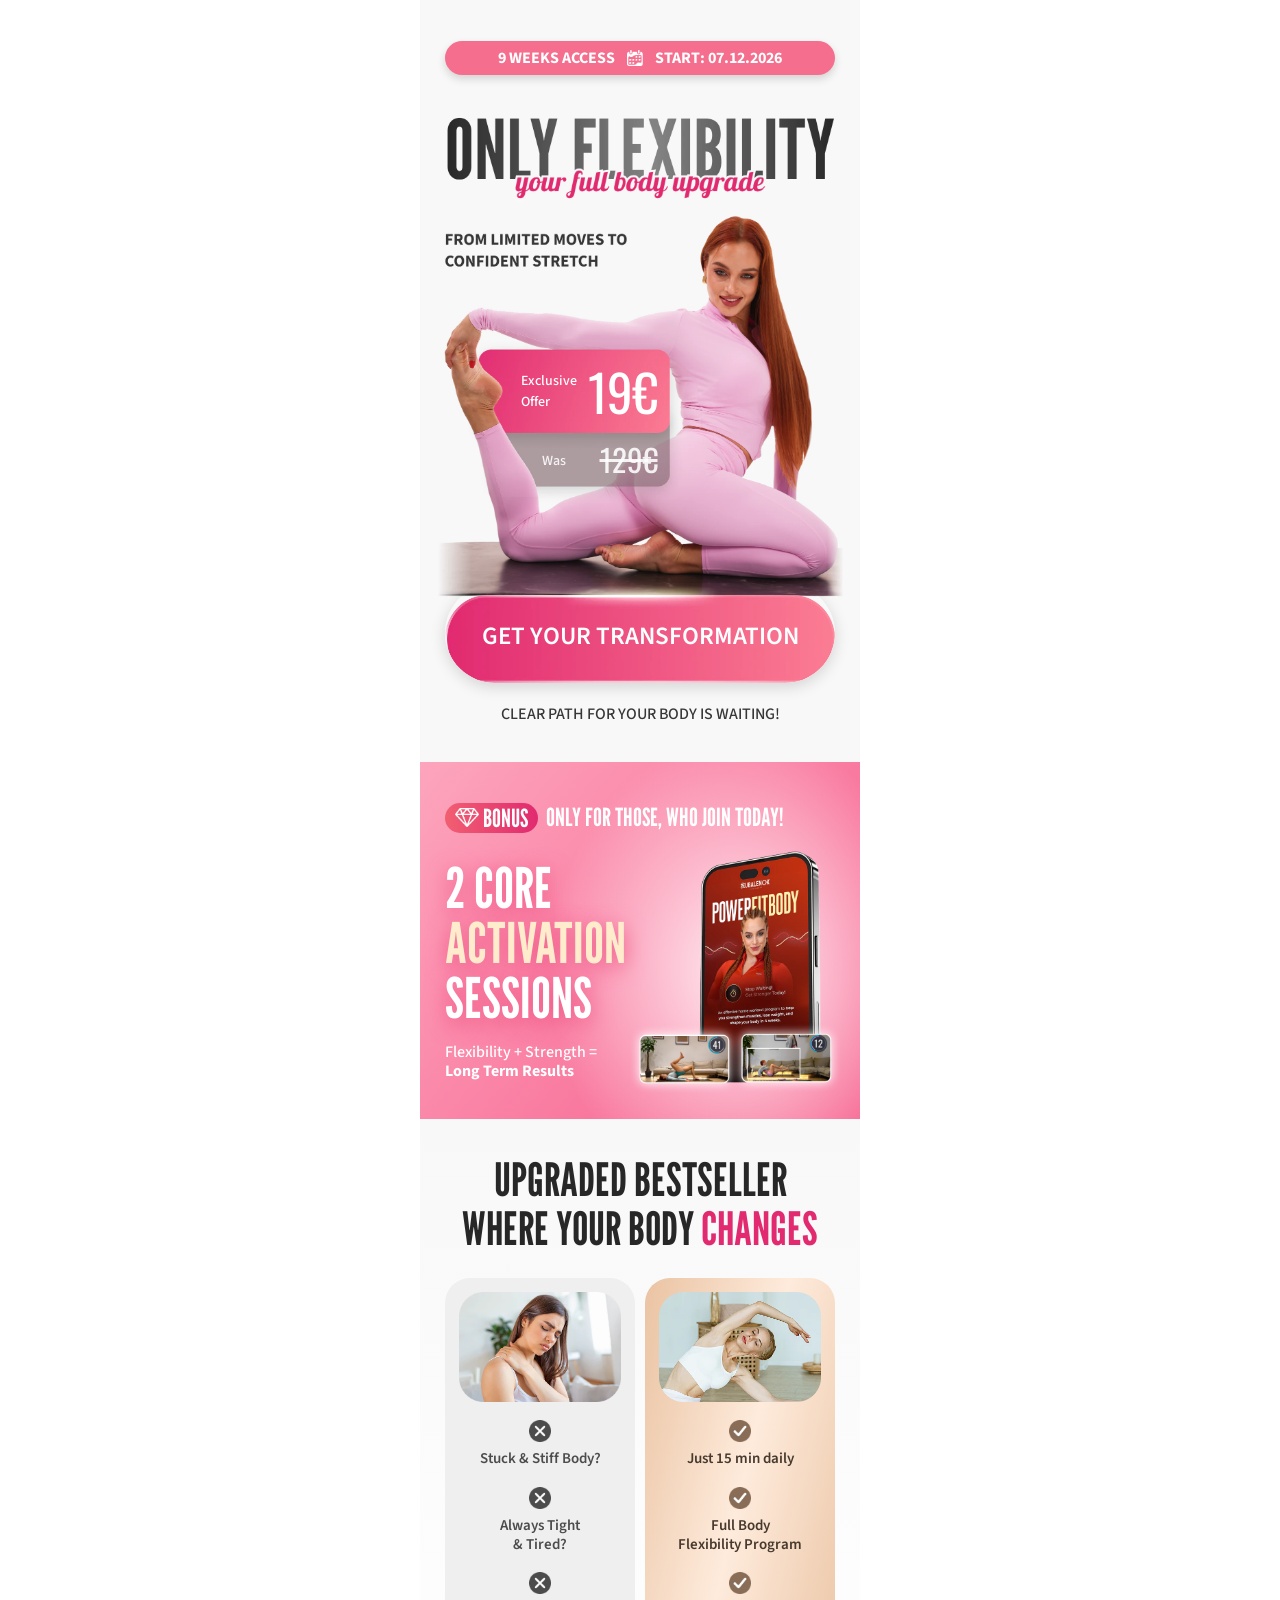
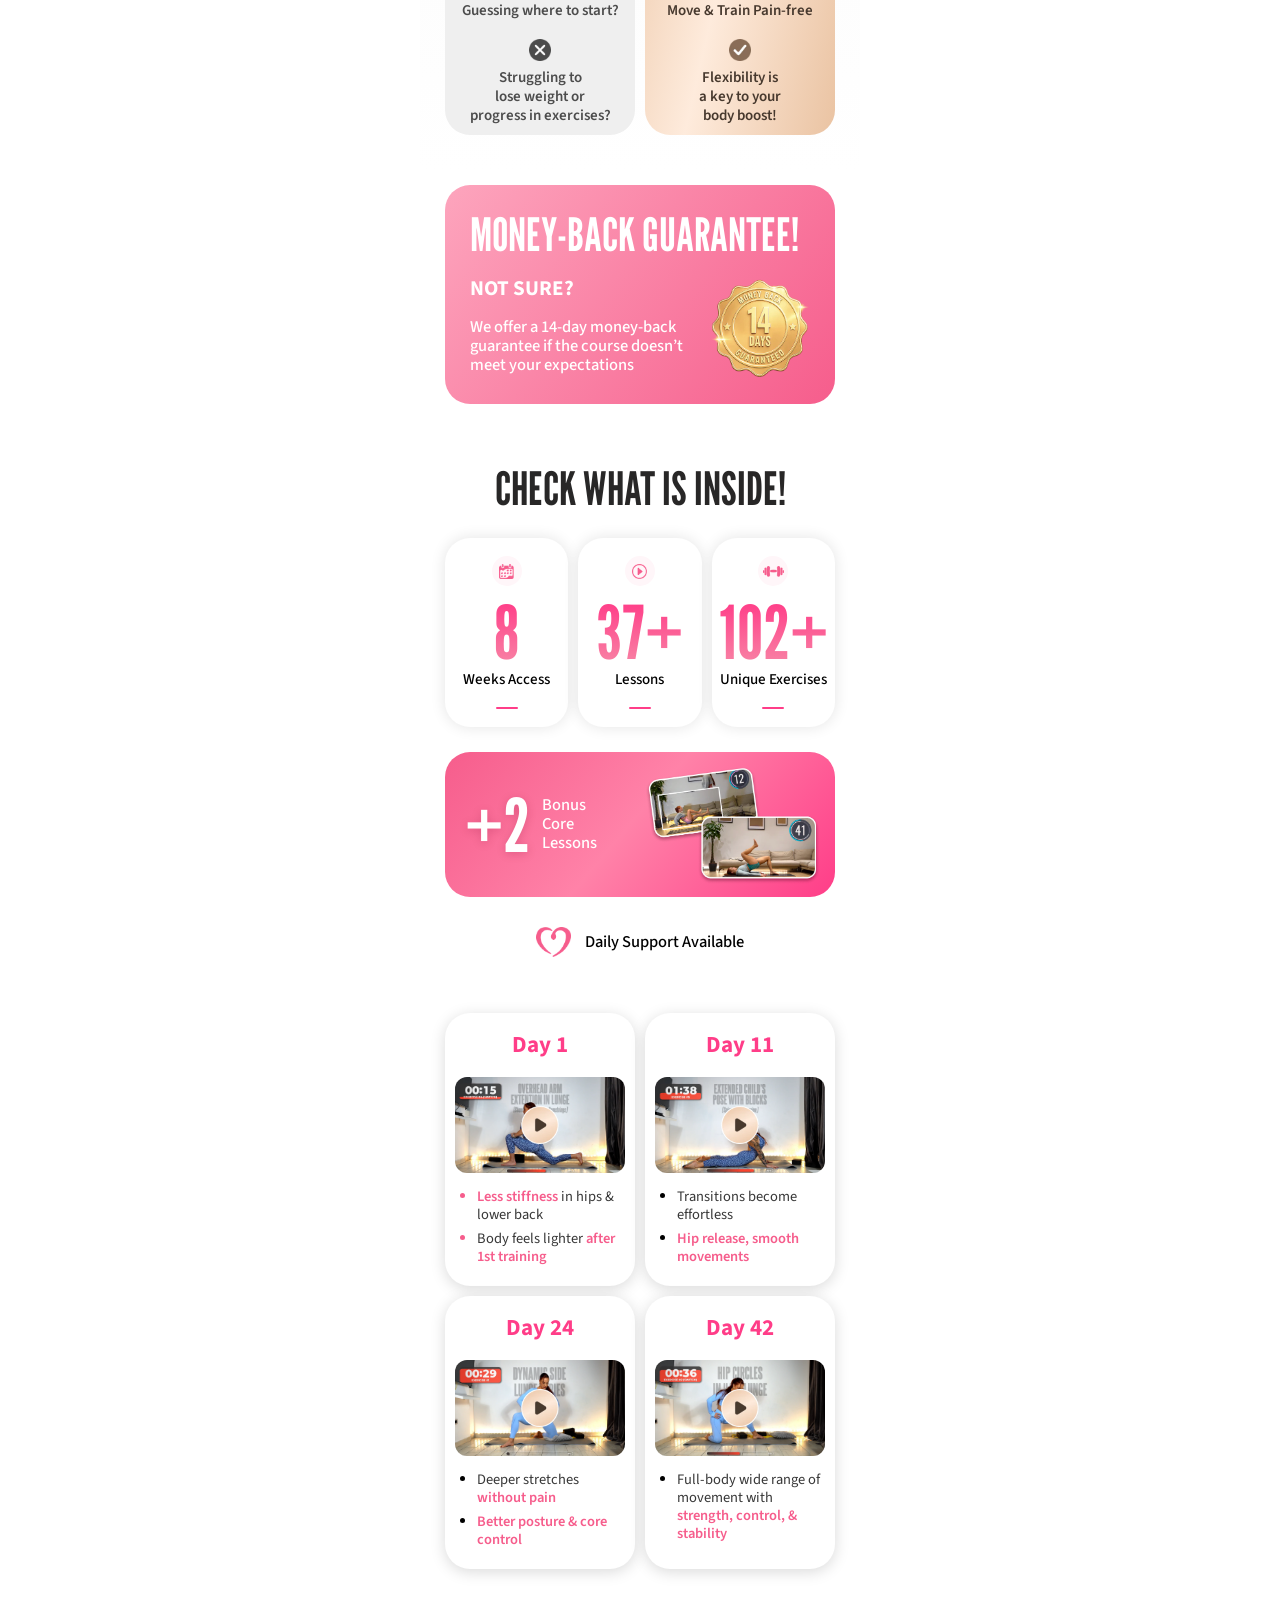
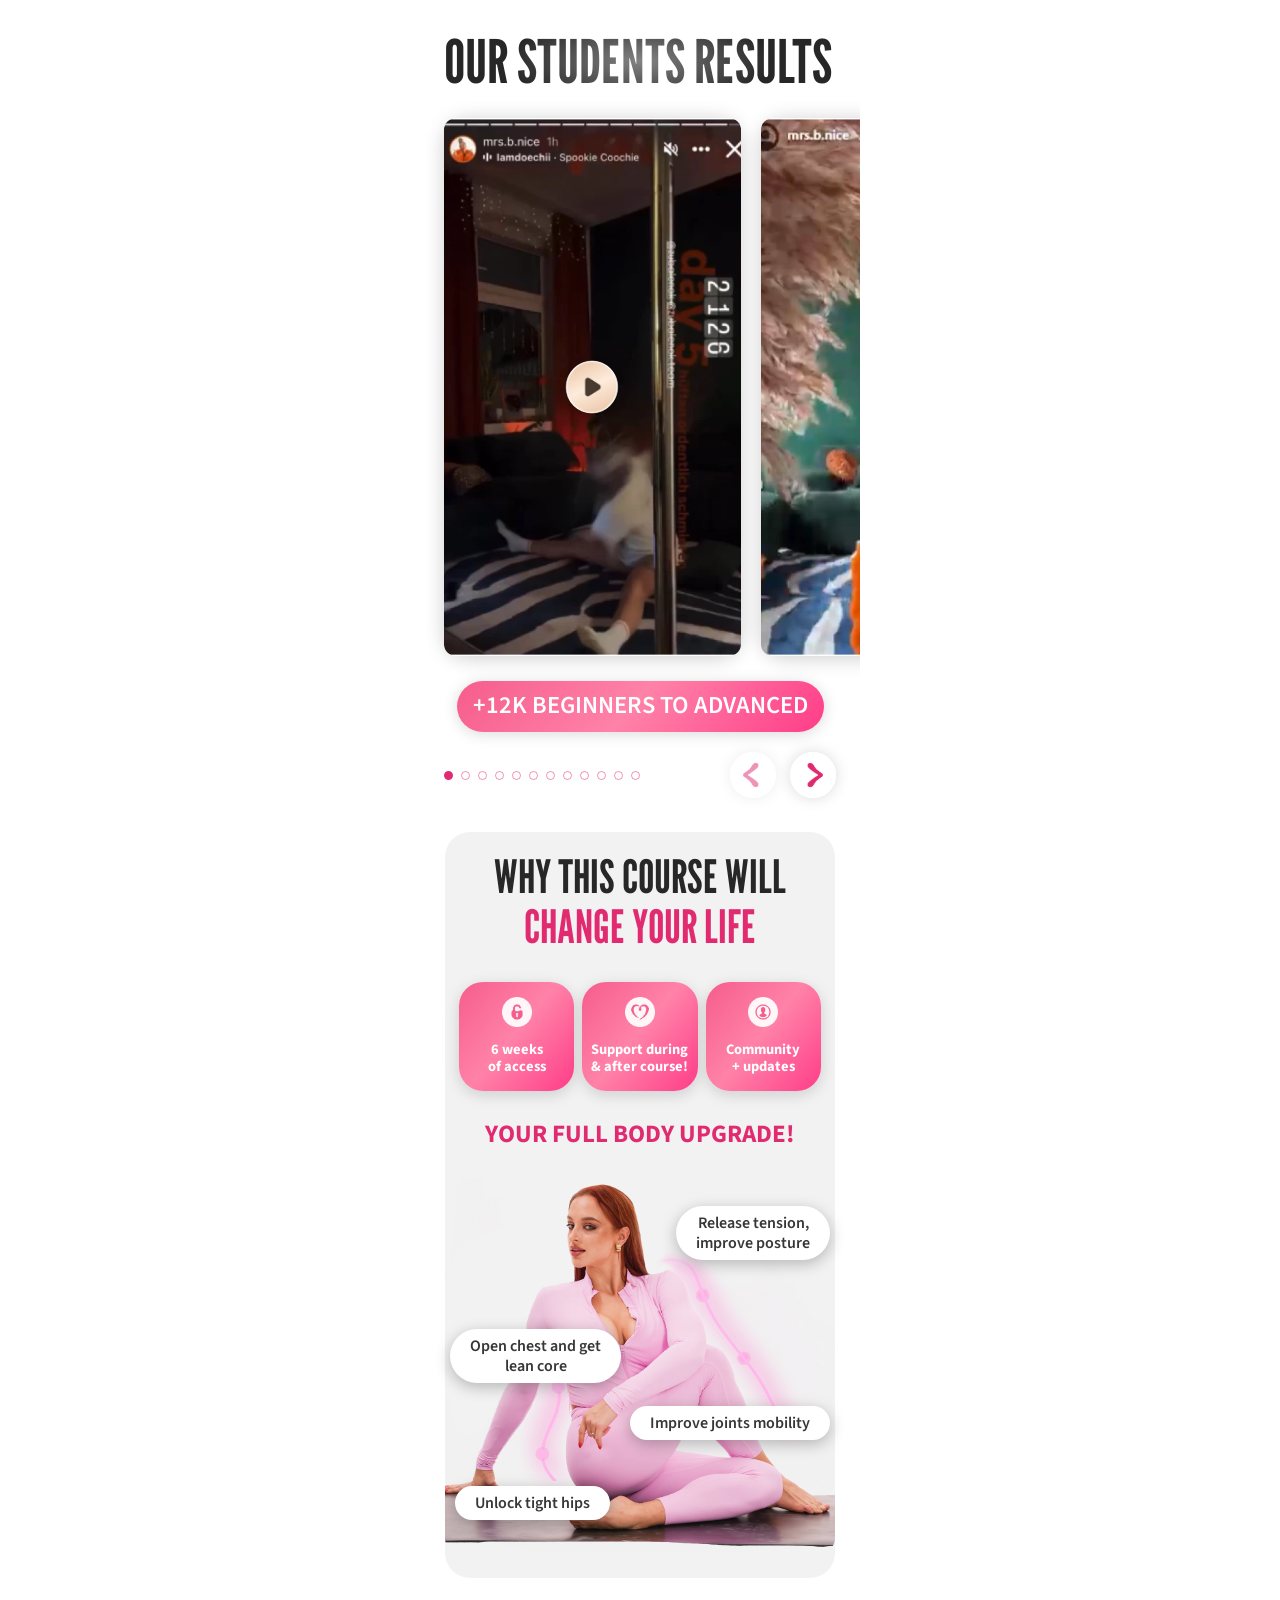
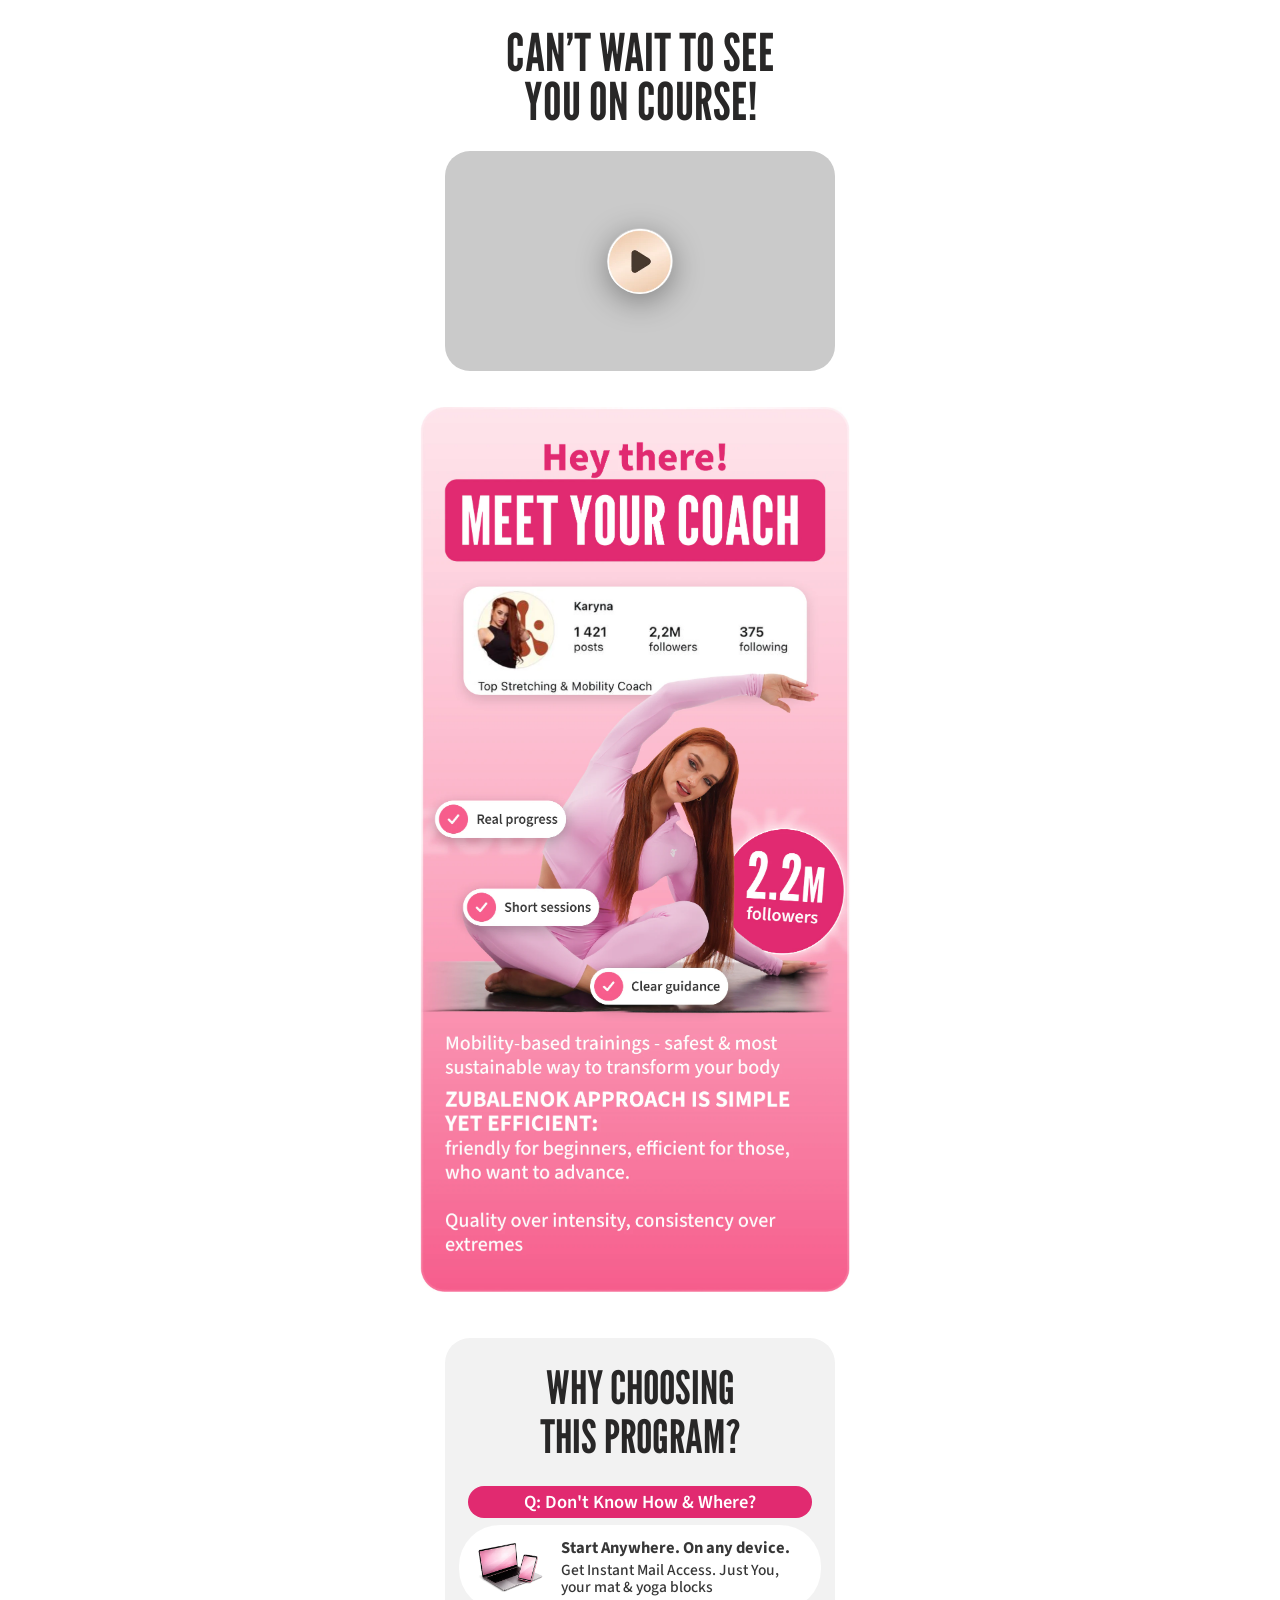
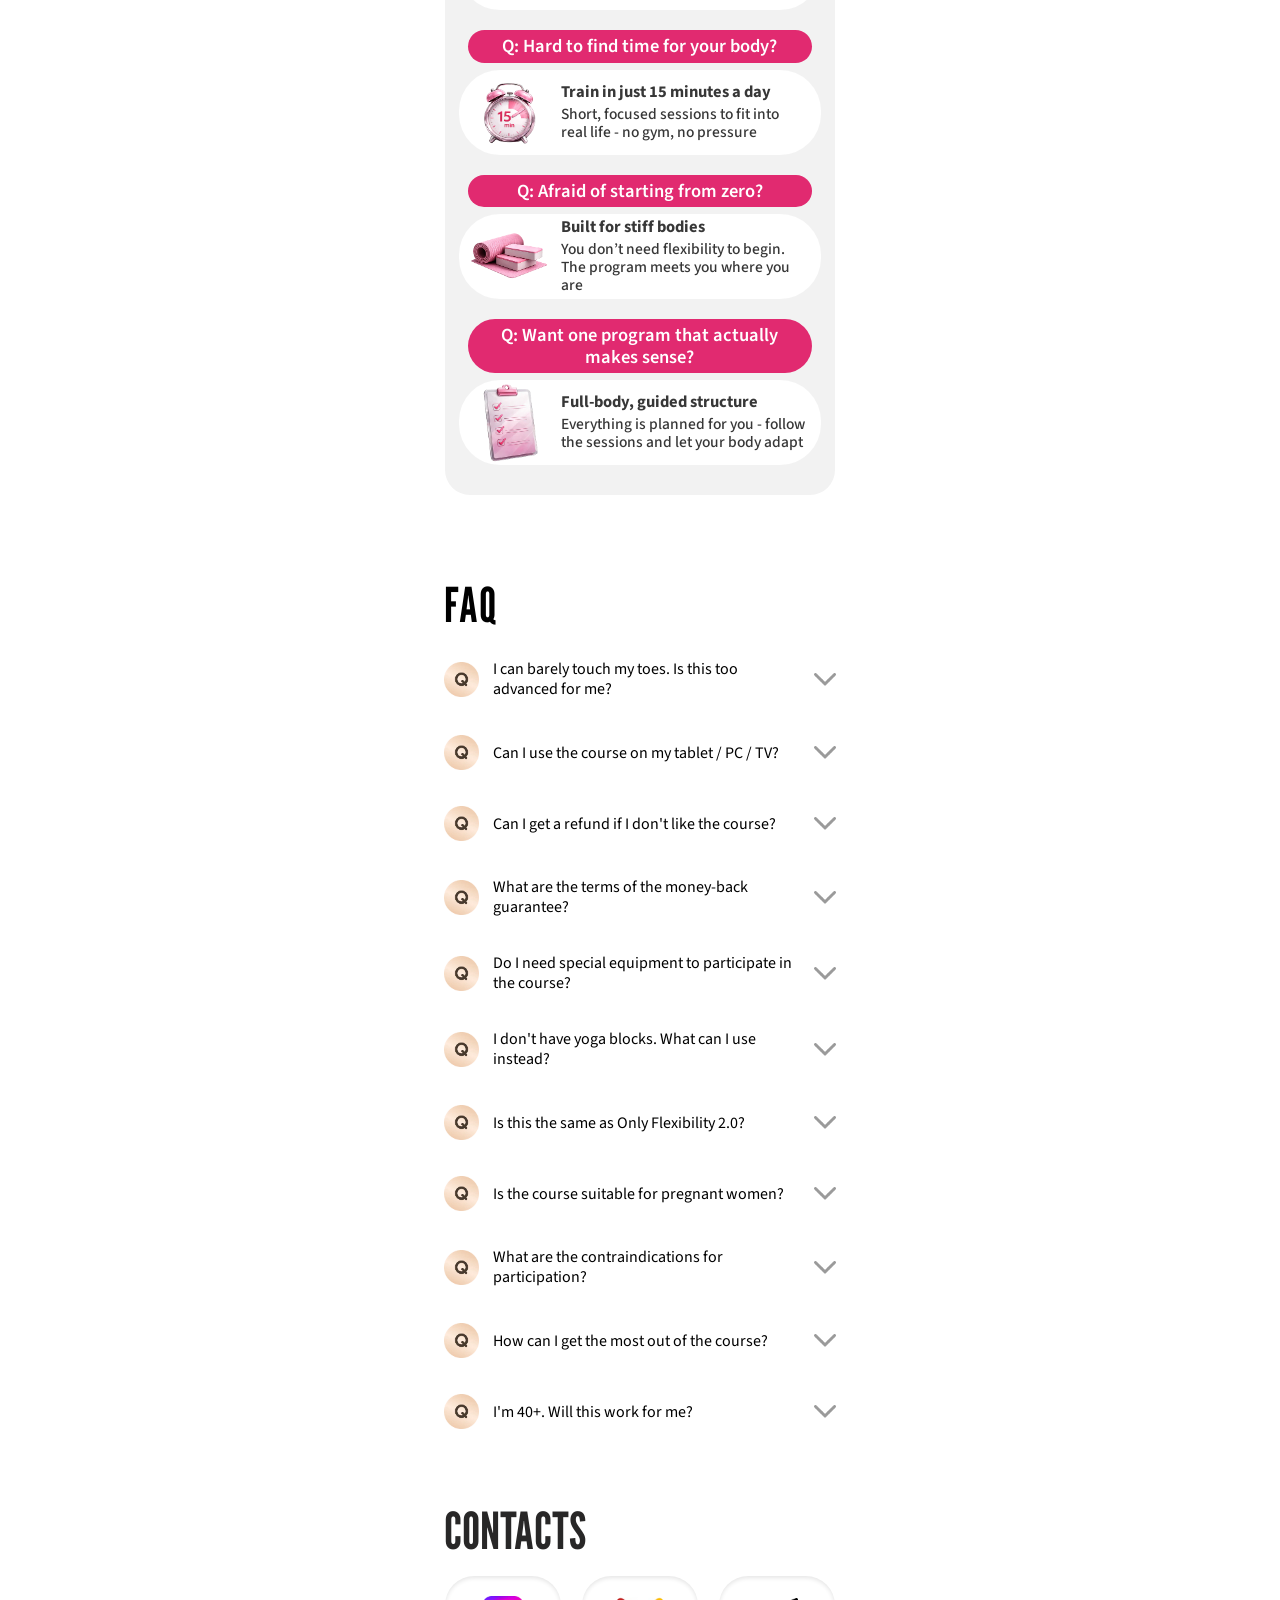
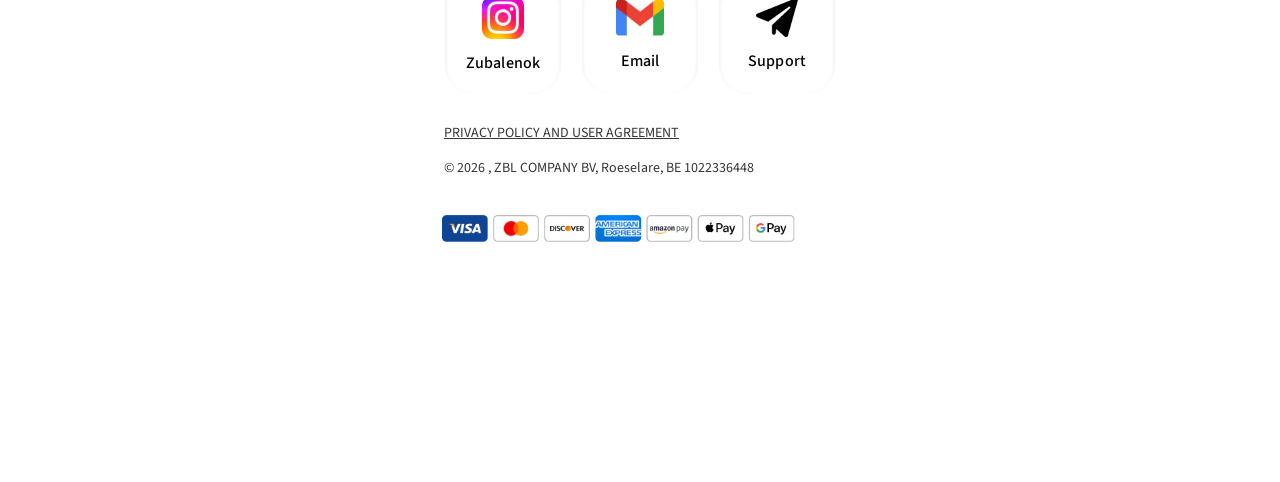
==== commit 3ede4d17: "fddf" ====
--- a/index.html
+++ b/index.html
@@ -246,7 +246,7 @@
     <div class="s6-card video-card-item">
       <div class="s6-day">Day 1</div>
       <div class="s6-video-wrapper video-wrapper-small">
-        <video class="video-player s6-video" data-src="https://itden-cdn.b-cdn.net/splits/1.mp4" poster="./images/img6.webp" playsinline loop muted preload="none"></video>
+        <video class="video-player s6-video" data-src="https://itden-cdn.b-cdn.net/onliflexability/video-1.mp4" poster="./images/poster-1.webp" playsinline loop muted preload="none"></video>
       </div>
       <ul class="s6-list">
         <li>
@@ -264,7 +264,7 @@
     <div class="s6-card video-card-item">
       <div class="s6-day">Day 11</div>
       <div class="s6-video-wrapper video-wrapper-small">
-        <video class="video-player s6-video" data-src="https://itden-cdn.b-cdn.net/splits/jjj2.mp4" poster="./images/img7.webp" playsinline loop muted preload="none"></video>
+        <video class="video-player s6-video" data-src="https://itden-cdn.b-cdn.net/onliflexability/video-2.mp4" poster="./images/poster-2.webp" playsinline loop muted preload="none"></video>
       </div>
       <ul class="s6-list">
         <li style="color: #000;">
@@ -280,7 +280,7 @@
     <div class="s6-card video-card-item">
       <div class="s6-day">Day 24</div>
       <div class="s6-video-wrapper video-wrapper-small">
-        <video class="video-player s6-video" data-src="https://itden-cdn.b-cdn.net/splits/jjj3.mp4" poster="./images/img8.webp" playsinline loop muted preload="none"></video>
+        <video class="video-player s6-video" data-src="https://itden-cdn.b-cdn.net/onliflexability/video-3.mp4" poster="./images/poster-3.webp" playsinline loop muted preload="none"></video>
       </div>
       <ul class="s6-list">
         <li style="color: #000;">
@@ -297,7 +297,7 @@
     <div class="s6-card video-card-item">
       <div class="s6-day">Day 42</div>
       <div class="s6-video-wrapper video-wrapper-small">
-        <video class="video-player s6-video" data-src="https://itden-cdn.b-cdn.net/splits/4.mp4" poster="./images/img9.webp" playsinline loop muted preload="none"></video>
+        <video class="video-player s6-video" data-src="https://itden-cdn.b-cdn.net/onliflexability/video-4.mp4" poster="./images/poster-4.webp" playsinline loop muted preload="none"></video>
       </div>
       <ul class="s6-list">
         <li style="color: #000;">
--- a/css/main.css
+++ b/css/main.css
@@ -149,10 +149,12 @@
 
 .s1-btn-shadow {
   width: 100%;
-  height: 83px;
+  height: 100px;
+  margin-top: -12px;
   position: relative;
   box-shadow: 0px 4px 15px rgba(0, 0, 0, 0.15);
   border-radius: 100px;
+  overflow: hidden;
 }
 
 .s1-btn {
@@ -161,8 +163,9 @@
   position: absolute;
   top: 0;
   left: 0;
-  padding: 0 14px;
-  background: linear-gradient(90deg, #E12970 0%, #FB7D93 100%);
+  padding: 8px 14px 0 14px;
+  background: url(../images/btn.webp) no-repeat;
+  background-size: 100% 100%;
   border-radius: 100px;
   outline-offset: -2px;
   display: flex;
@@ -785,9 +788,16 @@
   background: rgba(0, 0, 0, 0.1);
 }
 
+.video-play-btn img{
+  width: 38px;
+height: 38px;
+}
+
 .video-overlay.is-playing {
   background: transparent;
-}
+  opacity: 0;
+}
+
 
 .video-play-btn svg {
   width: 45px;
@@ -857,6 +867,8 @@
   width: calc(100% - 25px); /* Віднімаємо лівий паддінг для симетрії */
   margin-top: 25px;
   padding: 7px 10px;
+  margin-left: auto;
+  margin-right: auto;
   background: linear-gradient(310deg, #FF3D88 0%, #FF82A8 52%, #F65D8C 100%);
   box-shadow: 0px 2px 15px rgba(0, 0, 0, 0.15);
   border-radius: 56px;
@@ -874,7 +886,8 @@
   justify-content: space-between;
   align-items: center;
   margin-top: 20px;
-  padding-right: 25px;
+  margin-left: auto;
+  margin-right: auto;
 }
 
 .s7-pagination {
@@ -1291,7 +1304,6 @@
     width: 35px;
     height: 35px;
     border-radius: 50%;
-    background: linear-gradient(90deg, #B0002B 0%, #660A22 100%);
     display: flex;
     align-items: center;
     justify-content: center;
@@ -1493,7 +1505,8 @@
 }
 
 .footer {
-  background: linear-gradient(166deg, white 0%, #BCBCBC 87%);
+  background:linear-gradient(166deg, #FFF -12.3%, #D5D5D5 65.82%);
+
   border-radius: 36px 36px 0 0;
   border: 1px solid rgba(255, 255, 255, 0.53);
   backdrop-filter: blur(15.4px);
@@ -1566,7 +1579,7 @@
 
 .footer-cta-button {
   width: 329px;
-  height: 67px;
+  height: 80px;
   border-radius: 100px;
   background: url(../images/Button.png) no-repeat;
   background-size: 100% 100%;
@@ -1579,6 +1592,7 @@
   align-items: center;
   margin-top: 23px;
   padding-top: 2px;
+  padding-bottom: 5px;
 }
 
 .cta-text-main {
@@ -1602,10 +1616,10 @@
 
 
 /* Підключення анімації до звичайних CTA-кнопок на сторінці (за бажанням) */
-
+/* 
 .s1-btn {
   animation: ctaPulse 2s infinite cubic-bezier(0.4, 0, 0.6, 1);
-}
+} */
 
 @keyframes ctaPulse {
   0% {
@@ -1629,6 +1643,7 @@
 }
 
 /* --- Псевдоелемент бліку --- */
+.s1-btn-shadow::after,
 .footer-cta-button::after {
   content: '';
   position: absolute;
@@ -1674,8 +1689,8 @@
   .s1-old-price-label { font-size: max(14px, 3.18vw); }
   .s1-old-price-val { width: 13.4vw; height: 5.9vw; font-size: max(14px, 7.04vw); line-height: max(14px, 4.77vw); }
   .s1-footer { top: 135.22vw; width: 100vw; padding-bottom: 9.31vw; padding-left: 5.68vw; padding-right: 5.68vw; gap: 4.31vw; }
-  .s1-btn-shadow { height: 18.86vw; box-shadow: 0 0.9vw 3.4vw rgba(0, 0, 0, 0.15); border-radius: 22.72vw; }
-  .s1-btn { padding: 0 3.18vw; border-radius: 22.72vw; outline-offset: -0.45vw; }
+  .s1-btn-shadow { height: 22.86vw; box-shadow: 0 0.9vw 3.4vw rgba(0, 0, 0, 0.15); border-radius: 22.72vw; }
+  .s1-btn { padding: 2vw 3.18vw 0 3.18vw; border-radius: 22.72vw; outline-offset: -0.45vw; }
   .s1-btn-text { font-size: max(14px, 5.68vw); }
   .s1-footer-text { font-size: max(14px, 3.63vw); }
 
@@ -1750,7 +1765,7 @@
   .s7-img { border-radius: 2.72vw; }
   .s7-play-btn { width: 12.04vw; height: 12.04vw; box-shadow: 0 0.68vw 1.81vw rgba(0,0,0,0.25); }
   .s7-badge { width: calc(100% - 5.68vw); margin-top: 5.68vw; padding: 1.59vw 2.27vw; border-radius: 12.72vw; box-shadow: 0 0.45vw 3.4vw rgba(0,0,0,0.15); font-size: max(14px, 5.56vw); }
-  .s7-controls { margin-top: 4.54vw; padding-right: 5.68vw; }
+  .s7-controls { margin-top: 4.54vw; }
   .s7-pagination { gap: 1.81vw; max-width: 45.45vw; }
   .s7-pagination .swiper-pagination-bullet { min-width: 2.04vw; height: 2.04vw; border-width: 0.22vw; }
   .s7-pagination .swiper-pagination-bullet-active { border-width: 0.45vw; }
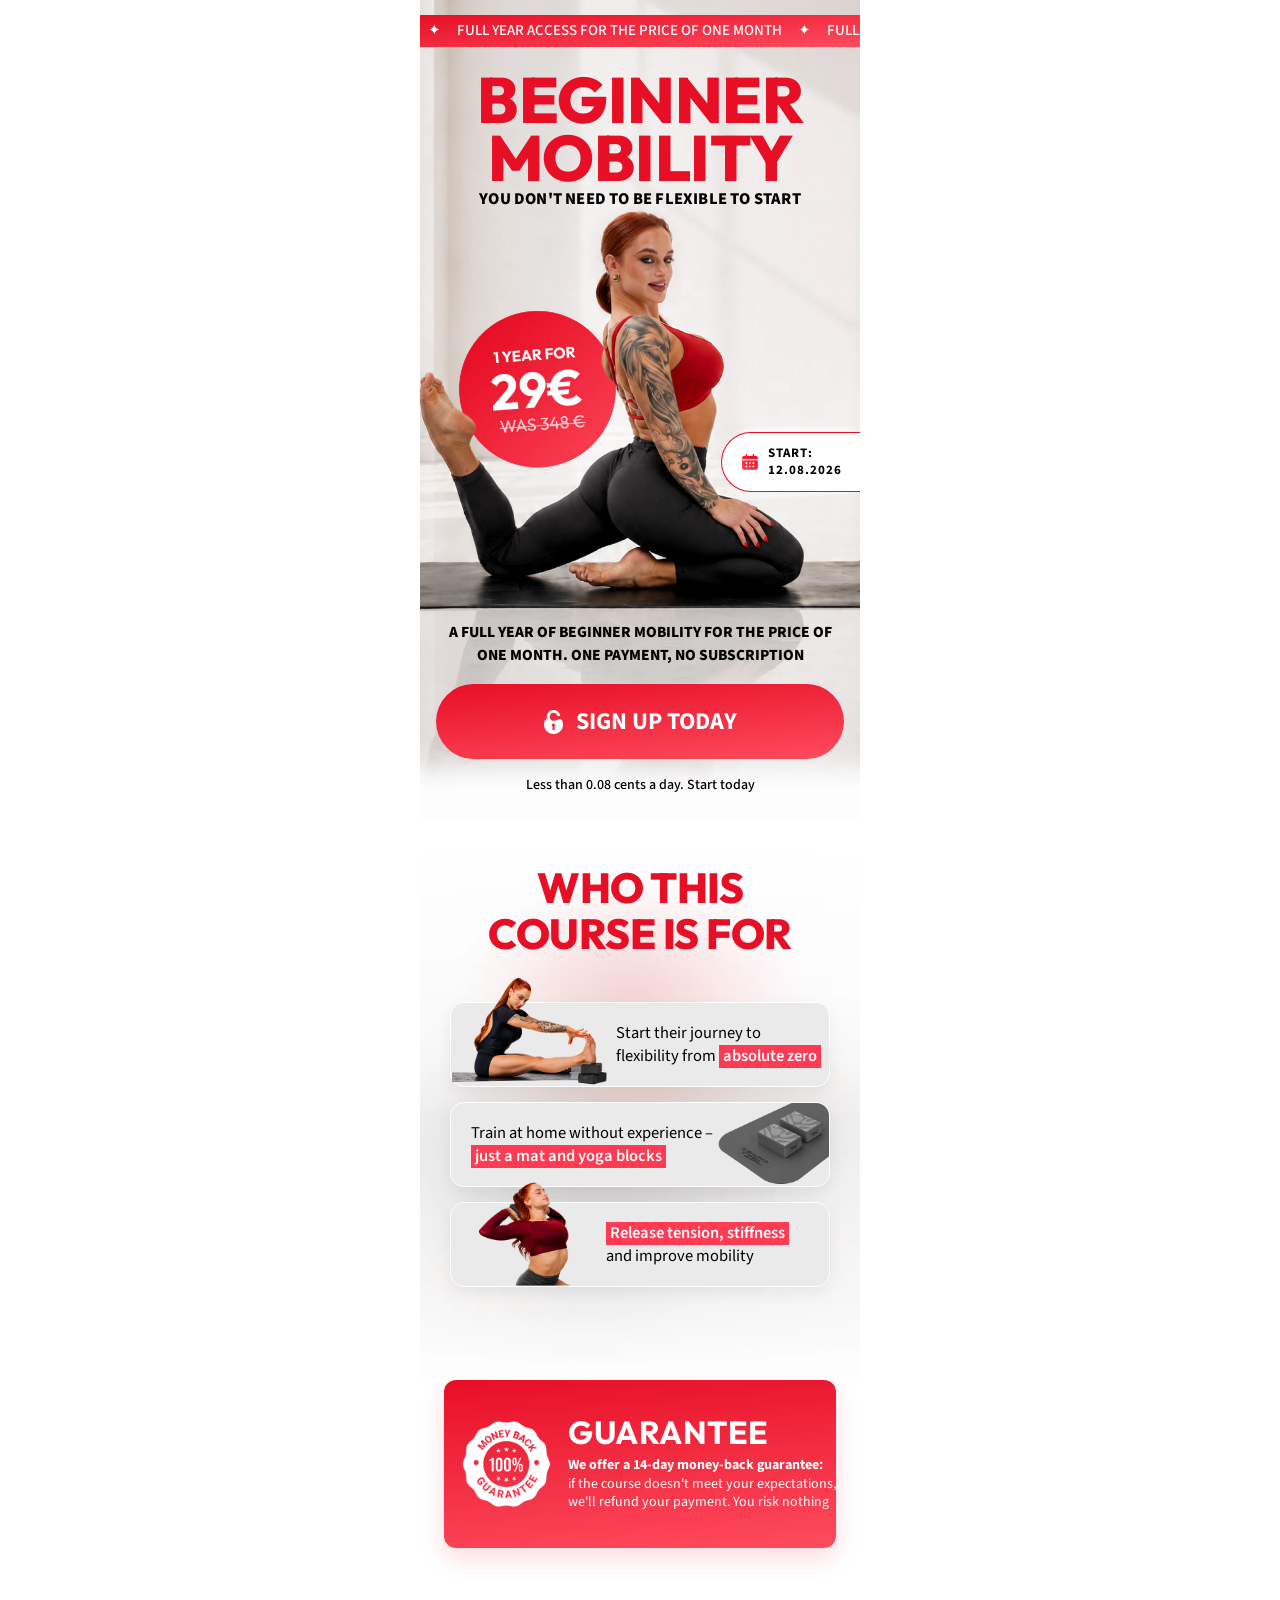
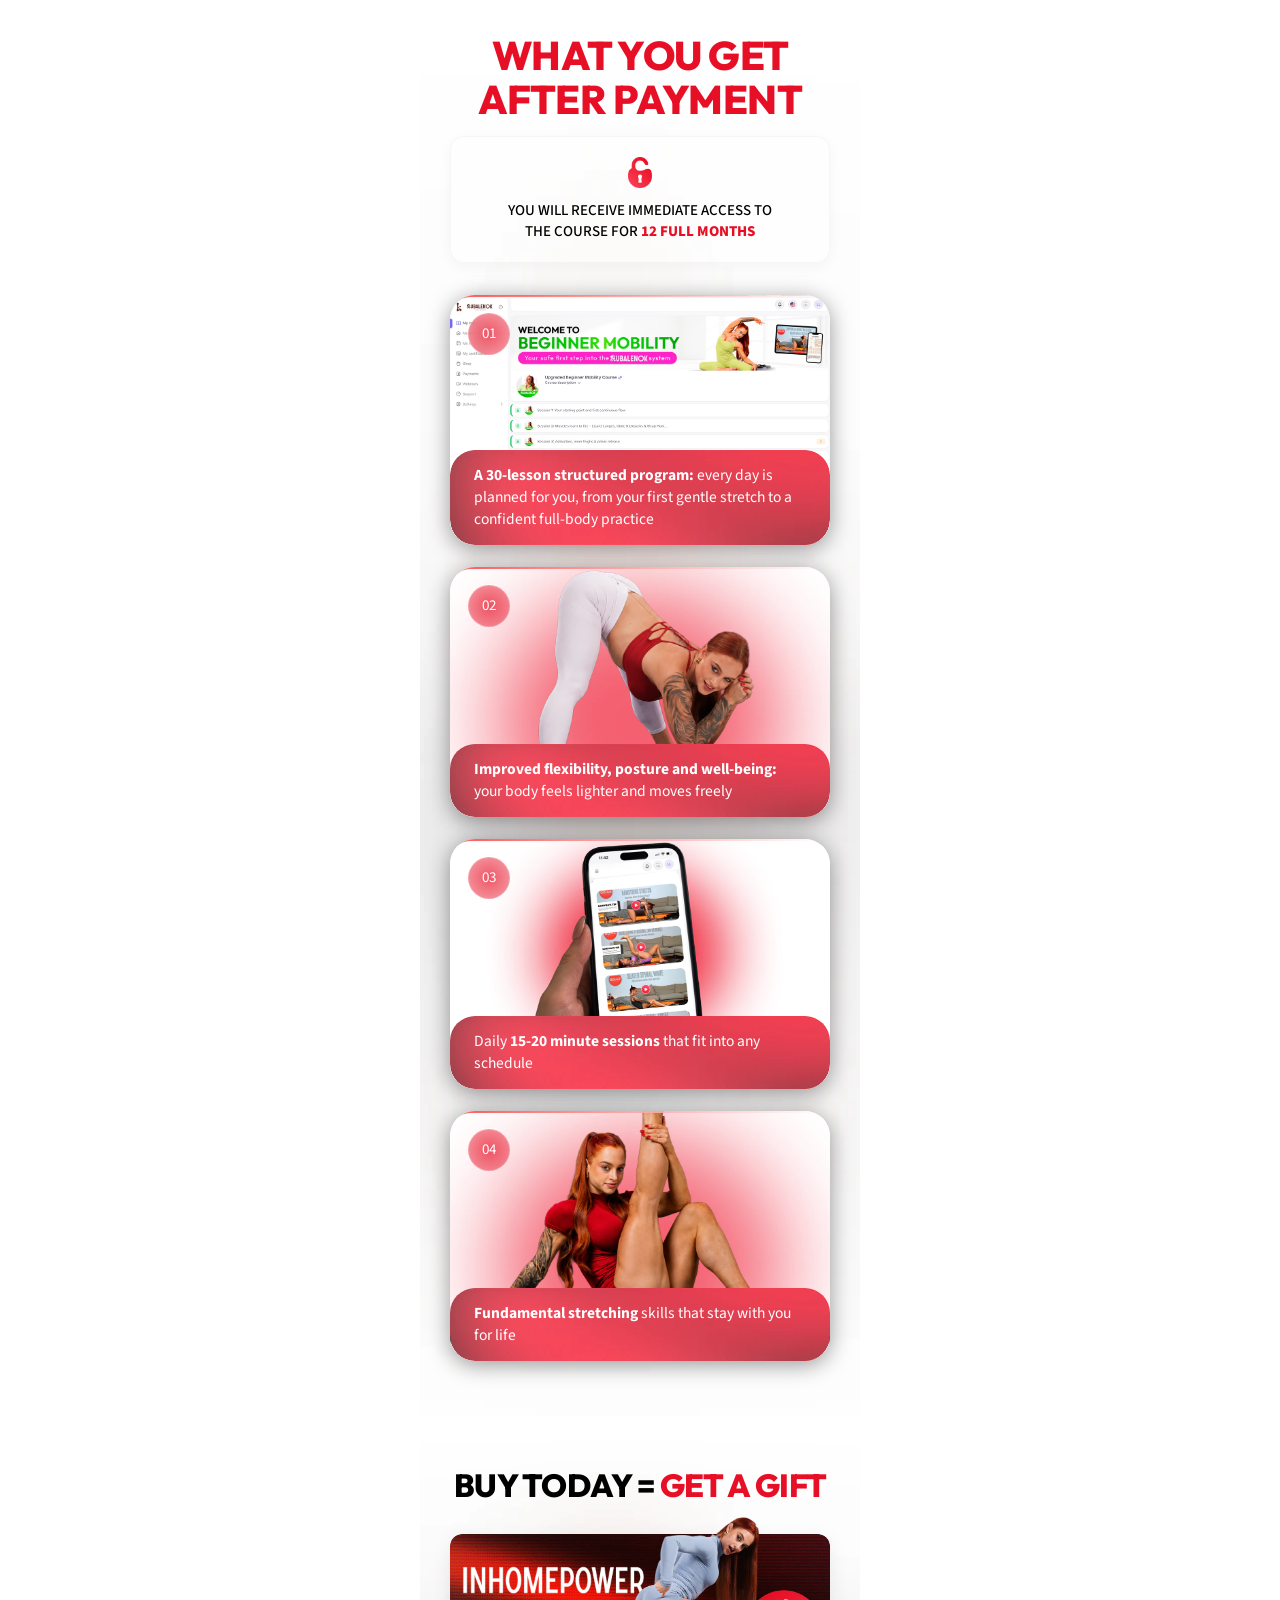
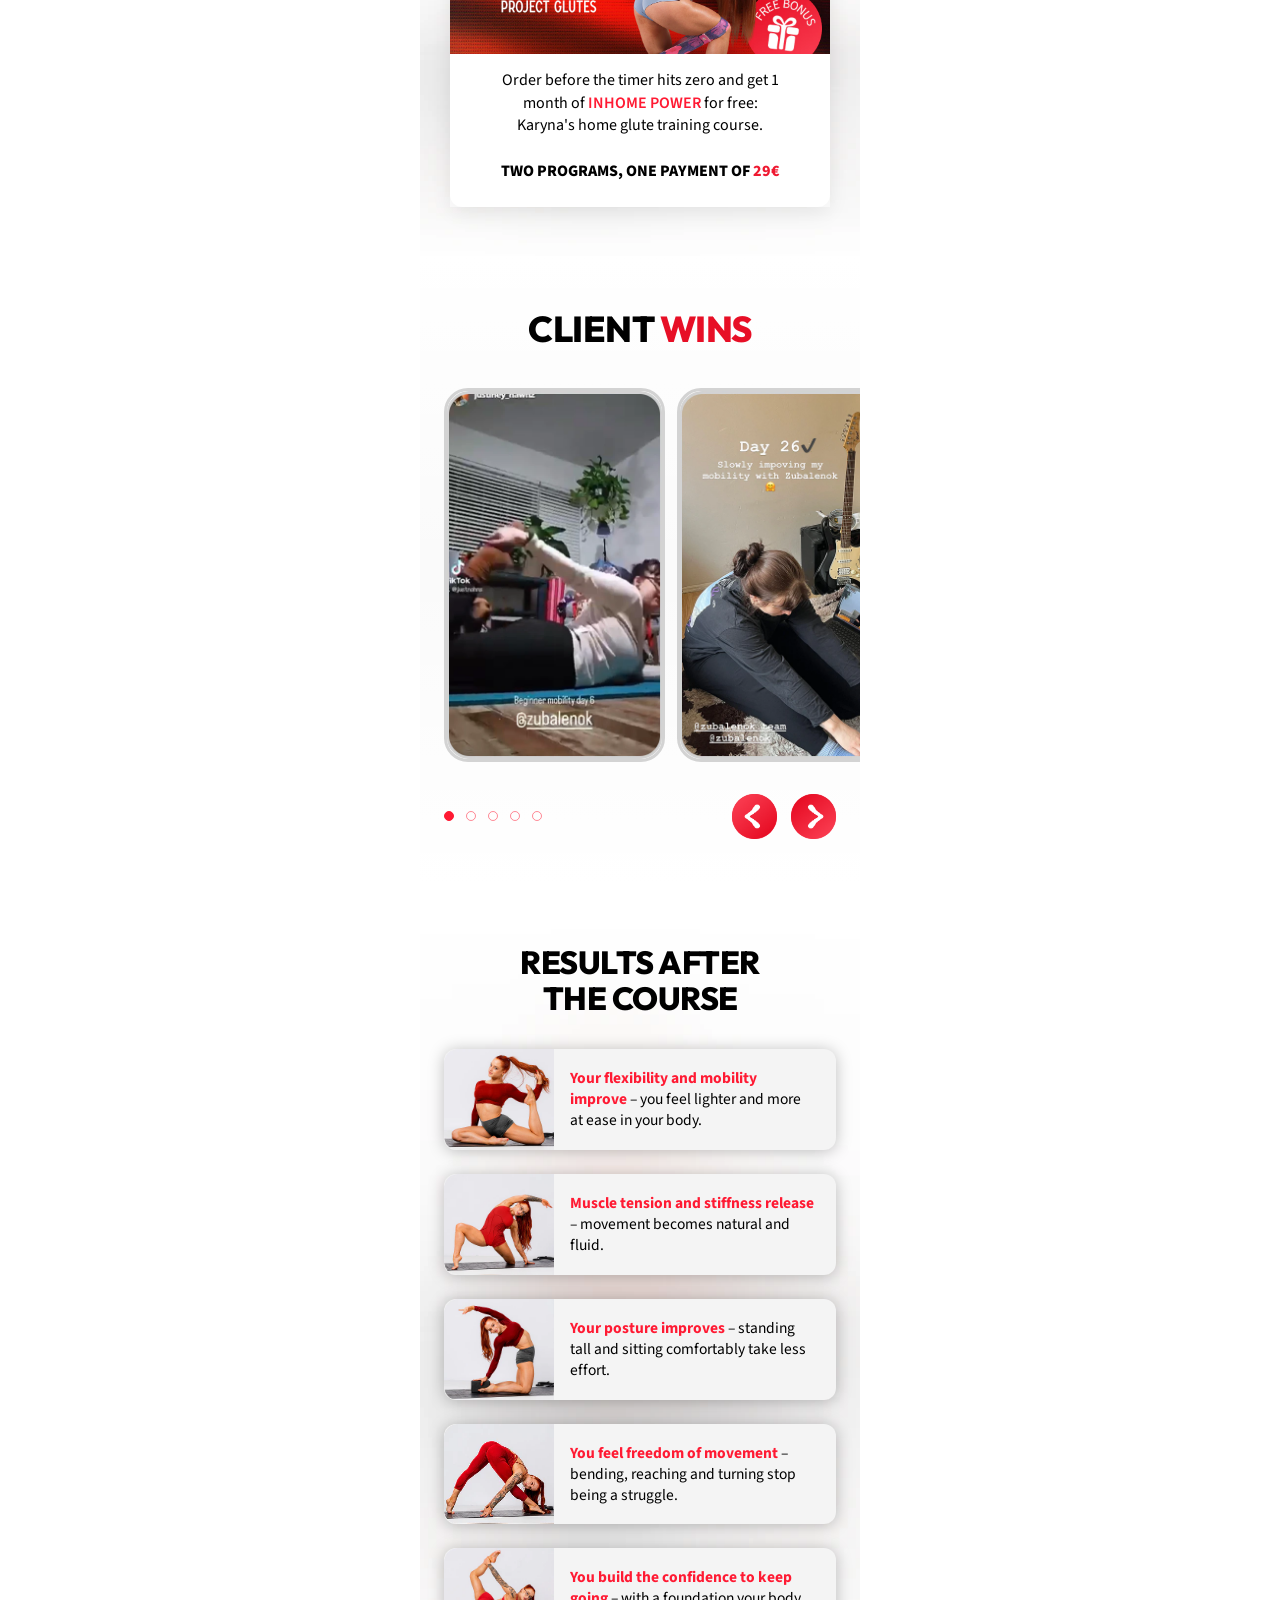
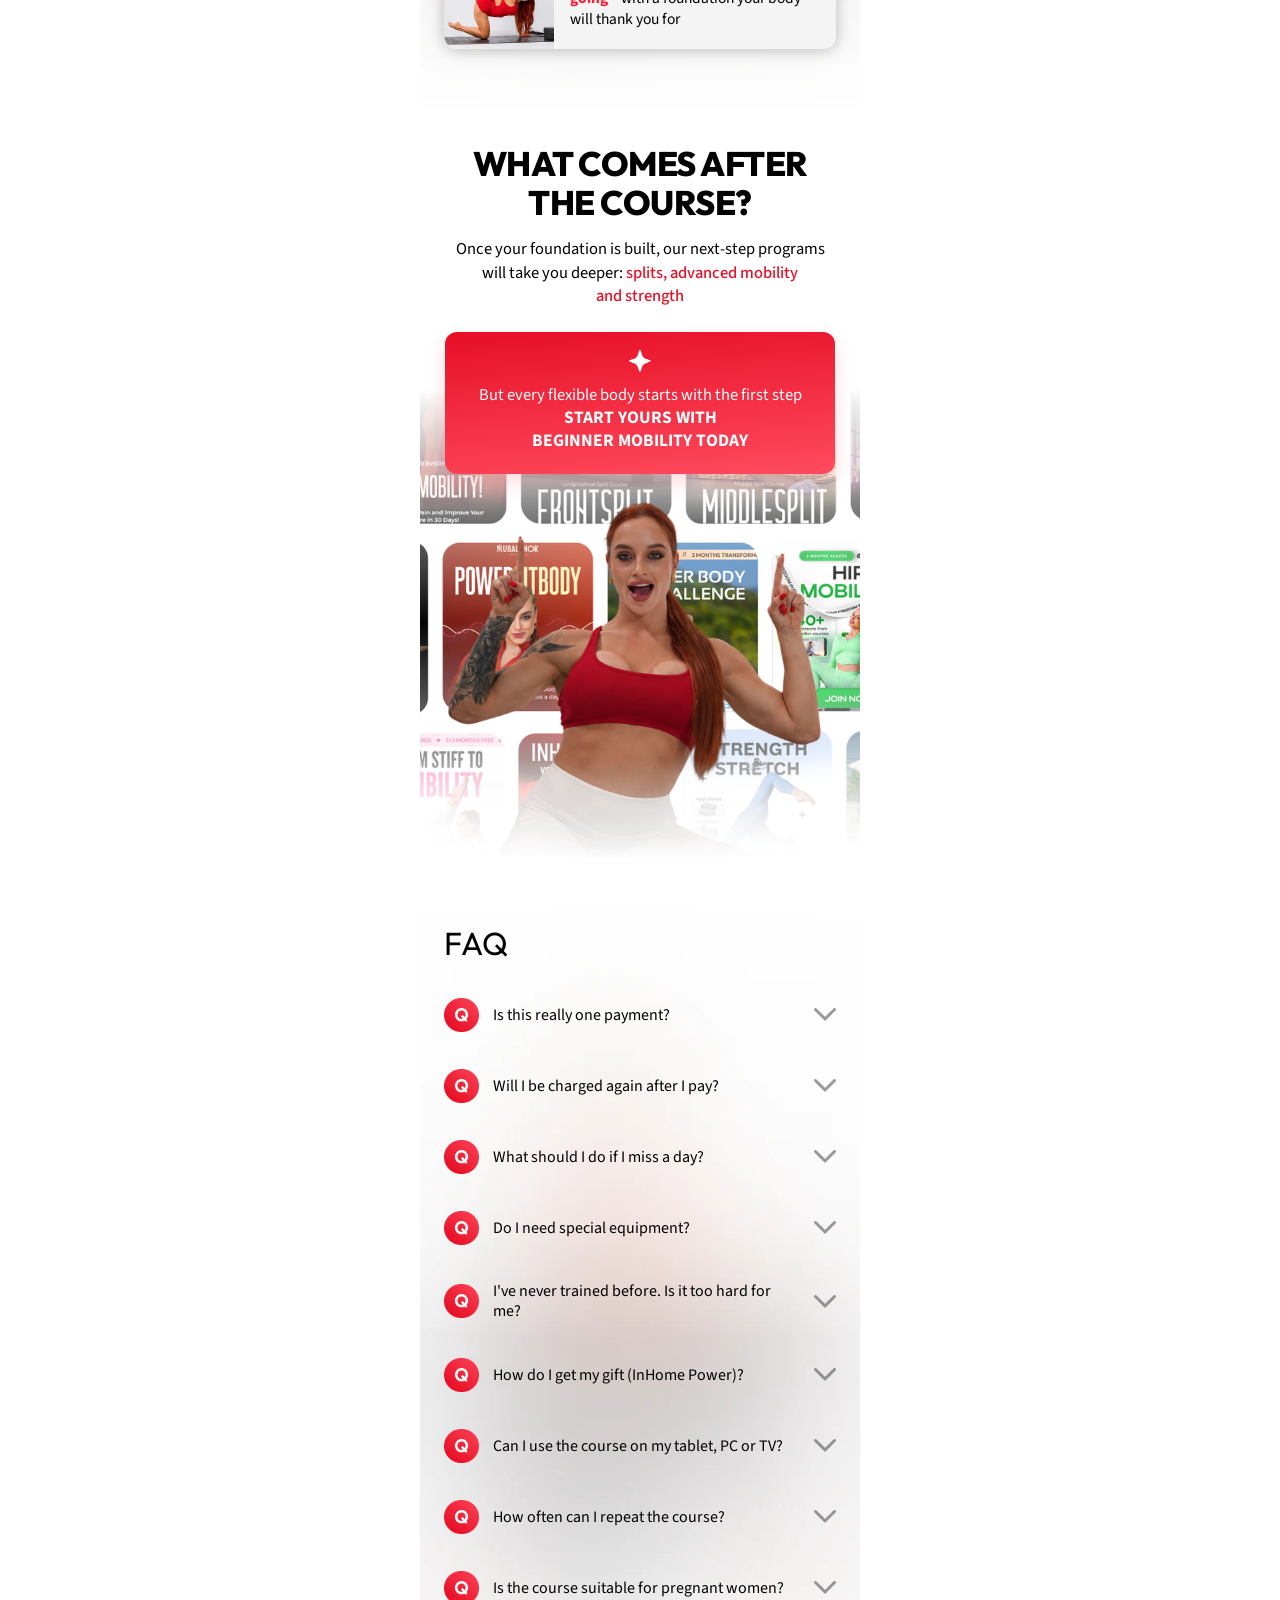
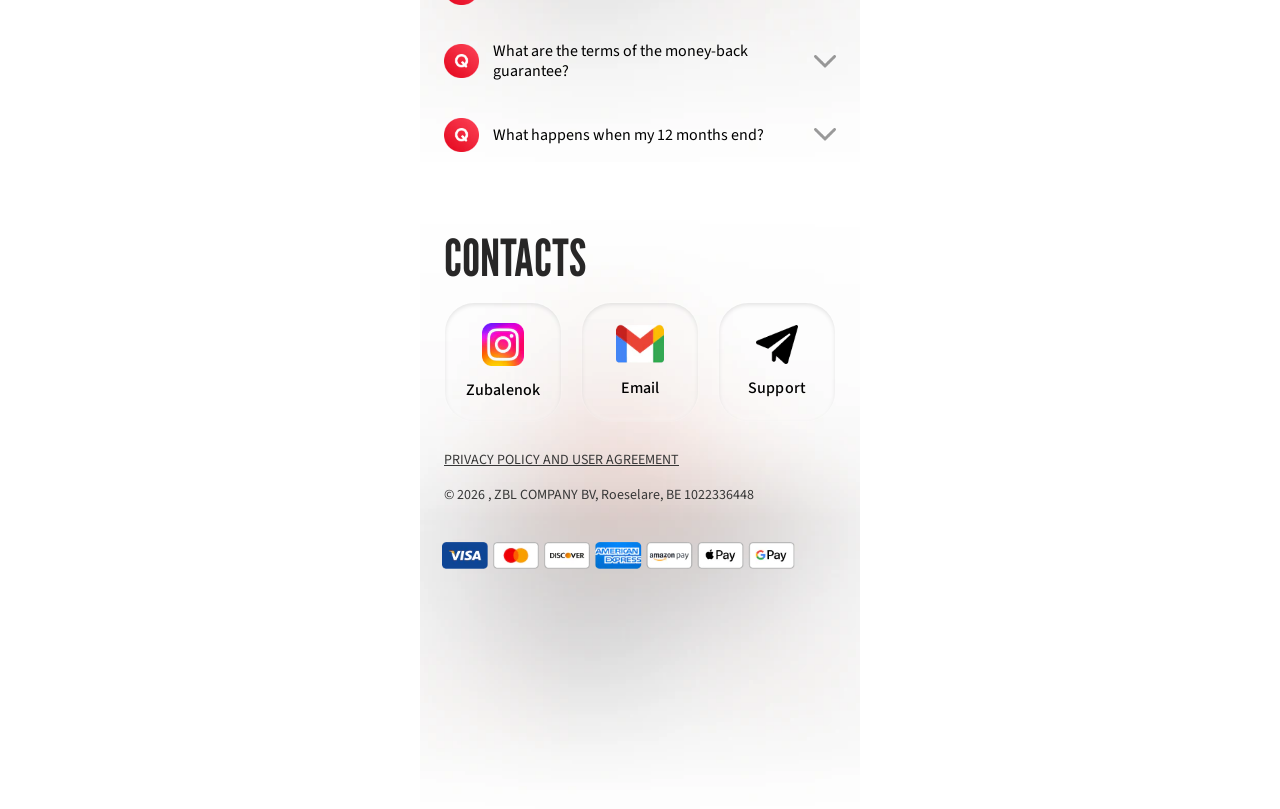
==== commit ccae27cc: "fddfdf" ====
--- a/index.html
+++ b/index.html
@@ -1,15 +1,16 @@
 <!DOCTYPE html>
 <html lang="en">
 <head>
-  <!-- Google tag (gtag.js) -->
-  <script async src="https://www.googletagmanager.com/gtag/js?id=G-XDG81WKR47"></script>
-  <script>
-    window.dataLayer = window.dataLayer || [];
-    function gtag(){dataLayer.push(arguments);}
-    gtag('js', new Date());
-
-    gtag('config', 'G-XDG81WKR47');
-  </script>
+<!-- Google tag (gtag.js) -->
+<script async src="https://www.googletagmanager.com/gtag/js?id=G-Z6SFELPDWV"></script>
+<script>
+  window.dataLayer = window.dataLayer || [];
+  function gtag(){dataLayer.push(arguments);}
+  gtag('js', new Date());
+
+  gtag('config', 'G-Z6SFELPDWV');
+</script>
+</script>
     <meta charset="UTF-8">
     <meta name="viewport" content="width=device-width, initial-scale=1.0">
     <link rel="icon" type="image/png" href="./images/favicon.png">
@@ -20,14 +21,43 @@
     <link rel="preconnect" href="https://fonts.googleapis.com">
     <link rel="preconnect" href="https://fonts.gstatic.com" crossorigin>
     <link href="https://fonts.googleapis.com/css2?family=Aclonica&family=Kalam&family=League+Gothic&family=Oswald:wght@400;500;600;700&family=Outfit:wght@600;700&family=Righteous&family=Source+Sans+3:ital,wght@0,400;0,500;0,600;0,700;0,800;1,400;1,500;1,600;1,700&display=swap" rel="stylesheet">
+    
     <link rel="stylesheet" href="./css/nullStyle.css">
     <link rel="stylesheet" href="./css/main.css?v=6">
 
-  <script id="usercentrics-cmp" src="https://web.cmp.usercentrics.eu/ui/loader.js" data-settings-id="XqcGcxfjgSHY_k" async></script>
-    <meta
+
+        <!-- Meta Pixel Code -->
+<script>
+!function(f,b,e,v,n,t,s)
+{if(f.fbq)return;n=f.fbq=function(){n.callMethod?
+n.callMethod.apply(n,arguments):n.queue.push(arguments)};
+if(!f._fbq)f._fbq=n;n.push=n;n.loaded=!0;n.version='2.0';
+n.queue=[];t=b.createElement(e);t.async=!0;
+t.src=v;s=b.getElementsByTagName(e)[0];
+s.parentNode.insertBefore(t,s)}(window, document,'script',
+'https://connect.facebook.net/en_US/fbevents.js');
+fbq('init', '1223360986168450');
+fbq('track', 'PageView');
+</script>
+<noscript><img height="1" width="1" style="display:none"
+src="https://www.facebook.com/tr?id=1223360986168450&ev=PageView&noscript=1"
+/></noscript>
+<!-- End Meta Pixel Code -->
+
+ <script id="usercentrics-cmp" src="https://web.cmp.usercentrics.eu/ui/loader.js" data-settings-id="pNlRiUNPBEF2Ng" async></script>
+   <meta
       name="viewport"
       content="width=device-width, initial-scale=1, viewport-fit=cover"
     />
+
+
+ <script type="text/javascript">
+    (function(c,l,a,r,i,t,y){
+        c[a]=c[a]||function(){(c[a].q=c[a].q||[]).push(arguments)};
+        t=l.createElement(r);t.async=1;t.src="https://www.clarity.ms/tag/"+i;
+        y=l.getElementsByTagName(r)[0];y.parentNode.insertBefore(t,y);
+    })(window, document, "clarity", "script", "xtfy431k7q");
+</script>
 
   <script>
     (function () {
@@ -57,548 +87,331 @@
 <body>
     <div class="wrapper">
 <div class="s1">
-  <!-- Основний фон, який містить дівчину, заголовки та плашки під ціни -->
-  <img class="s1-bg" src="./images/img27.webp" alt="Background" />
+  <button class="hidden-button"></button>
+
+  <!-- Градієнт для плавності тексту знизу (імітація білої підлоги) -->
+  <div class="s1-gradient-overlay"></div>
+
+  <!-- Верхня червона анімаційна смуга -->
+  <div class="s1-marquee-wrapper">
+    <div class="s1-marquee">
+      <!-- Перша половина для безперервного циклу -->
+      <div class="s1-marquee-part">
+        <span class="s1-star">✦</span>
+        <span class="s1-marquee-text">FULL YEAR ACCESS FOR THE PRICE OF ONE MONTH</span>
+        <span class="s1-star">✦</span>
+        <span class="s1-marquee-text">FULL YEAR ACCESS FOR THE PRICE OF ONE MONTH</span>
+      </div>
+      <!-- Друга половина (копія) для безперервного циклу -->
+      <div class="s1-marquee-part">
+        <span class="s1-star">✦</span>
+        <span class="s1-marquee-text">FULL YEAR ACCESS FOR THE PRICE OF ONE MONTH</span>
+        <span class="s1-star">✦</span>
+        <span class="s1-marquee-text">FULL YEAR ACCESS FOR THE PRICE OF ONE MONTH</span>
+      </div>
+    </div>
+  </div>
+
+  <!-- Основний заголовок -->
+  <div class="s1-header">
+    <h1 class="s1-title">BEGINNER<br>MOBILITY</h1>
+    <p class="s1-subtitle">YOU DON'T NEED TO BE FLEXIBLE TO START</p>
+  </div>
+
+  <!-- Плашка START з календарем -->
+  <div class="s1-badge">
+    <img src="./images/img3.webp" class="s1-badge-icon" alt="Calendar">
+    <div class="s1-badge-text">START:<br>12.08.2026</div>
+  </div>
+
+  <!-- Нижній блок з контентом та кнопкою -->
+  <div class="s1-bottom-wrapper">
+    <p class="s1-desc">
+      A FULL YEAR OF BEGINNER MOBILITY FOR THE PRICE OF<br>
+      ONE MONTH. ONE PAYMENT, NO SUBSCRIPTION
+    </p>
+    <button class="s1-btn">
+      <img src="./images/img20.webp" class="s1-btn-icon" alt="Lock">
+      SIGN UP TODAY
+    </button>
+    <p class="s1-note">Less than 0.08 cents a day. Start today</p>
+  </div>
+</div>
+<div class="s2">
+  <!-- Фонове світіння -->
+  <div class="s2-glow"></div>
+
+  <!-- Заголовок -->
+  <h2 class="s2-title">WHO THIS<br>COURSE IS FOR</h2>
+
+  <!-- Контейнер карток -->
+  <div class="s2-cards">
+    
+    <!-- Картка 1 -->
+    <div class="s2-card">
+      <img src="./images/img23.webp" alt="Stretching girl" class="s2-img-1">
+      <div class="s2-text s2-text-1">
+        Start their journey to<br>
+        flexibility from <span class="s2-highlight">absolute zero</span>
+      </div>
+    </div>
+
+    <!-- Картка 2 -->
+    <div class="s2-card" style="overflow: hidden;">
+      <div class="s2-text s2-text-2">
+        Train at home without experience –<br>
+        <span class="s2-highlight">just a mat and yoga blocks</span>
+      </div>
+      <div class="s2-img-2-wrapper">
+        <img src="./images/img4.webp" alt="Mat and blocks" class="s2-img-2">
+      </div>
+    </div>
+
+    <!-- Картка 3 -->
+    <div class="s2-card">
+      <img src="./images/img22.webp" alt="Releasing tension" class="s2-img-3">
+      <div class="s2-text s2-text-3">
+        <span class="s2-highlight">Release tension, stiffness</span><br>
+        and improve mobility
+      </div>
+    </div>
+
+  </div>
+</div>
+
+
+<div class="s3">
+  <div class="s3-banner">
+    <img src="./images/img8.webp" alt="Money Back Guarantee" class="s3-badge">
+    <div class="s3-content">
+      <h2 class="s3-title">Guarantee</h2>
+      <p class="s3-text">
+        <span class="s3-text-bold">We offer a 14-day money-back guarantee:</span><br>
+        if the course doesn't meet your expectations, we'll refund your payment. You risk nothing
+      </p>
+    </div>
+  </div>
+</div>
+
+
+<div class="s4">
+  <h2 class="s4-title">WHAT YOU GET<br>AFTER PAYMENT</h2>
   
-  <!-- Верхня плашка (Pill) -->
-  <div class="s1-pill-wrapper">
-    <div class="s1-pill">
-      <div class="s1-pill-text">9 weeks access</div>
-      <img class="s1-calendar" src="./images/img29.webp" alt="Calendar" />
-      <div class="s1-pill-text">start: <span id="tomorrow"></span></div>
-    </div>
-  </div>
-
-  <!-- Нова ціна (лише текст, позиціонований поверх фону) -->
-  <div class="s1-new-price-wrapper">
-    <div class="s1-new-price-label">Exclusive<br/>Offer</div>
-    <div class="s1-new-price-val">19€</div>
-  </div>
-
-  <!-- Стара ціна (лише текст, позиціонований поверх фону) -->
-  <div class="s1-old-price-wrapper">
-    <div class="s1-old-price-label">Was</div>
-    <div class="s1-old-price-val">129€</div>
-  </div>
-
-  <!-- Нижній блок з кнопкою та текстом -->
-  <div class="s1-footer">
-    <div class="s1-btn-shadow">
-      <div class="s1-btn">
-        <div class="s1-btn-text">get your transformation</div>
-      </div>
-    </div>
-    <div class="s1-footer-text">СLEAR PATH FOR YOUR BODY is waiting!</div>
-  </div>
-</div>
-
-<div class="s2">
-  <div class="s2-header">
-    <div class="s2-bonus-pill">
-      <img class="s2-diamond-icon" src="./images/img31.webp" alt="Diamond" />
-      <div class="s2-bonus-text">Bonus</div>
-    </div>
-    <div class="s2-header-text">only for those, who join Today!</div>
-  </div>
+  <div class="s4-access-banner">
+    <img src="./images/img14.webp" alt="Unlock" class="s4-icon">
+    <div class="s4-access-text">
+      YOU WILL RECEIVE IMMEDIATE ACCESS TO<br>
+      THE COURSE FOR <span class="s4-highlight">12 FULL MONTHS</span>
+    </div>
+  </div>
+
+  <div class="s4-cards-container">
+    <!-- Card 1 -->
+    <div class="s4-card">
+      <img src="./images/img13.webp" alt="Desktop Interface" class="s4-card-img">
+      <div class="s4-number">01</div>
+      <div class="s4-footer">
+        <span class="s4-footer-bold">A 30-lesson structured program:</span> every day is planned for you, from your first gentle stretch to a confident full-body practice
+      </div>
+    </div>
+
+    <!-- Card 2 -->
+    <div class="s4-card">
+      <img src="./images/img10.webp" alt="Stretching Pose" class="s4-card-img">
+      <div class="s4-number">02</div>
+      <div class="s4-footer">
+        <span class="s4-footer-bold">Improved flexibility, posture and well-being:</span> your body feels lighter and moves freely
+      </div>
+    </div>
+
+    <!-- Card 3 -->
+    <div class="s4-card">
+      <img src="./images/img11.webp" alt="Mobile Interface" class="s4-card-img">
+      <div class="s4-number">03</div>
+      <div class="s4-footer">
+        Daily <span class="s4-footer-bold">15-20 minute sessions</span> that fit into any schedule
+      </div>
+    </div>
+
+    <!-- Card 4 -->
+    <div class="s4-card">
+      <img src="./images/img12.webp" alt="Stretching Skills" class="s4-card-img">
+      <div class="s4-number">04</div>
+      <div class="s4-footer">
+        <span class="s4-footer-bold">Fundamental stretching</span> skills that stay with you for life
+      </div>
+    </div>
+  </div>
+</div>
+
+
+<div class="s5">
+  <h2 class="s5-title">BUY TODAY = <span class="s5-title-red">GET A GIFT</span></h2>
   
-  <div class="s2-content">
-    <div class="s2-text-group">
-      <div class="s2-title">
-        <span class="s2-title-white">2 CORE<br/></span>
-        <span class="s2-title-yellow">ACTIVATION<br/></span>
-        <span class="s2-title-white">SESSIONS &nbsp;</span>
-      </div>
-      <div class="s2-subtitle">
-        <span class="s2-subtitle-light">Flexibility + Strength = <br> </span><span class="s2-subtitle-bold">Long Term Results</span>
-      </div>
-    </div>
+  <div class="s5-card">
+    <!-- Фоновий банер з текстом та бейджем -->
+    <div class="s5-header-bg"></div>
     
-    <img class="s2-composite-img" src="./images/img20.webp" alt="App Preview" />
-  </div>
-</div>
-
-
-<div class="s3">
-  <div class="s3-title">
-    <span class="s3-title-dark">UPGRADED BESTSELLER<br/>WHERE YOUR BODY </span>
-    <span class="s3-title-pink">CHANGES</span>
-  </div>
-
-  <div class="s3-columns">
-    <!-- Ліва колонка (Проблема) -->
-    <div class="s3-col-left">
-      <img class="s3-img" src="./images/img16.webp" alt="Stiff body" />
-      
-      <div class="s3-item">
-        <img class="s3-icon" src="./images/img13.webp" alt="No" />
-        <div class="s3-text s3-text-left">Stuck & Stiff Body?</div>
-      </div>
-      <div class="s3-item">
-        <img class="s3-icon" src="./images/img13.webp" alt="No" />
-        <div class="s3-text s3-text-left">Always Tight<br/>& Tired?</div>
-      </div>
-      <div class="s3-item">
-        <img class="s3-icon" src="./images/img13.webp" alt="No" />
-        <div class="s3-text s3-text-left">Guessing where to start?</div>
-      </div>
-      <div class="s3-item">
-        <img class="s3-icon" src="./images/img13.webp" alt="No" />
-        <div class="s3-text s3-text-left">Struggling to<br/>lose weight or<br/>progress in exercises?</div>
-      </div>
-    </div>
-
-    <!-- Права колонка (Рішення) -->
-    <div class="s3-col-right">
-      <img class="s3-img" src="./images/img15.webp" alt="Flexible body" />
-      
-      <div class="s3-item">
-        <img class="s3-icon" src="./images/img14.webp" alt="Yes" />
-        <div class="s3-text s3-text-right">Just 15 min daily</div>
-      </div>
-      <div class="s3-item">
-        <img class="s3-icon" src="./images/img14.webp" alt="Yes" />
-        <div class="s3-text s3-text-right">Full Body<br/>Flexibility Program</div>
-      </div>
-      <div class="s3-item">
-        <img class="s3-icon" src="./images/img14.webp" alt="Yes" />
-        <div class="s3-text s3-text-right">Move & Train Pain-free</div>
-      </div>
-      <div class="s3-item">
-        <img class="s3-icon" src="./images/img14.webp" alt="Yes" />
-        <div class="s3-text s3-text-right">Flexibility is<br/>a key to your<br/>body boost!</div>
-      </div>
-    </div>
-  </div>
-</div>
-
-
-
-<div class="s4">
-  <div class="s4-card">
-    <div class="s4-title">MONEY-BACK GUARANTEE!</div>
-    <div class="s4-content">
-      <div class="s4-text-group">
-        <div class="s4-subtitle">NOT SURE?</div>
-        <div class="s4-desc">We offer a 14-day money-back guarantee if the course doesn’t meet your expectations</div>
-      </div>
-      <img class="s4-badge" src="./images/img28.webp" alt="14 Days Guaranteed" />
-    </div>
-  </div>
-</div>
-
-
-<div class="s5">
-  <div class="s5-title">Check what is inside!</div>
-  
-  <div class="s5-cards">
+    <!-- Дівчина, що виступає за межі банера -->
+    <img src="./images/img1.webp" alt="Karyna" class="s5-girl">
+    
+    <!-- Текстова частина картки -->
+    <div class="s5-card-body">
+      <p class="s5-desc">
+        Order before the timer hits zero and get 1<br>
+        month of <span class="s5-text-red">INHOME POWER</span> for free:<br>
+        Karyna's home glute training course.
+      </p>
+      <p class="s5-price">
+        TWO PROGRAMS, ONE PAYMENT OF <span class="s5-price-red">29€</span>
+      </p>
+    </div>
+  </div>
+</div>
+
+
+<div class="s6">
+  <h2 class="s6-title">CLIENT <span class="s6-title-red">WINS</span></h2>
+
+  <!-- Swiper Container -->
+  <div class="s6-swiper swiper">
+    <div class="swiper-wrapper">
+      <img src="./images/slider/1.webp" class="swiper-slide s6-slide" alt="Client Win 1">
+      <img src="./images/slider/2.webp" class="swiper-slide s6-slide" alt="Client Win 2">
+      <img src="./images/slider/3.webp" class="swiper-slide s6-slide" alt="Client Win 3">
+      <img src="./images/slider/4.webp" class="swiper-slide s6-slide" alt="Client Win 4">
+      <img src="./images/slider/5.webp" class="swiper-slide s6-slide" alt="Client Win 5">
+    </div>
+  </div>
+
+  <!-- Controls (винесені окремо, щоб не обрізалися через overflow: hidden свайпера) -->
+  <div class="s6-controls">
+    <!-- Сюди Swiper сам згенерує крапки (span.swiper-pagination-bullet) -->
+    <div class="s6-pagination swiper-pagination"></div>
+    
+    <div class="s6-navigation">
+      <div class="s6-nav-btn swiper-button-prev">
+        <img src="./images/arrow.png" alt="Prev" class="s6-arrow-prev">
+      </div>
+      <div class="s6-nav-btn swiper-button-next">
+        <img src="./images/arrow.png" alt="Next">
+      </div>
+    </div>
+  </div>
+</div>
+
+
+<div class="s7">
+  <h2 class="s7-title">RESULTS AFTER<br>THE COURSE</h2>
+
+  <div class="s7-cards">
+    
     <!-- Картка 1 -->
-    <div class="s5-card">
-      <div class="s5-icon-bg">
-        <img class="s5-icon" src="./images/img22.webp" alt="Calendar">
-      </div>
-      <div class="s5-val">9</div>
-      <div class="s5-label">Weeks Access</div>
-      <div class="s5-line"></div>
-    </div>
+    <div class="s7-card">
+      <img src="./images/img19.webp" alt="Stretching girl 1" class="s7-img">
+      <div class="s7-text">
+        <span class="s7-highlight">Your flexibility and mobility improve</span> – you feel lighter and more at ease in your body.
+      </div>
+    </div>
+
+    <!-- Картка 2 -->
+    <div class="s7-card">
+      <img src="./images/img15.webp" alt="Stretching girl 2" class="s7-img">
+      <div class="s7-text">
+        <span class="s7-highlight">Muscle tension and stiffness release</span> – movement becomes natural and fluid.
+      </div>
+    </div>
+
+    <!-- Картка 3 -->
+    <div class="s7-card">
+      <img src="./images/img16.webp" alt="Stretching girl 3" class="s7-img">
+      <div class="s7-text">
+        <span class="s7-highlight">Your posture improves</span> – standing tall and sitting comfortably take less effort.
+      </div>
+    </div>
+
+    <!-- Картка 4 -->
+    <div class="s7-card">
+      <img src="./images/img17.webp" alt="Stretching girl 4" class="s7-img">
+      <div class="s7-text">
+        <span class="s7-highlight">You feel freedom of movement</span> – bending, reaching and turning stop being a struggle.
+      </div>
+    </div>
+
+    <!-- Картка 5 -->
+    <div class="s7-card">
+      <img src="./images/img18.webp" alt="Stretching girl 5" class="s7-img">
+      <div class="s7-text">
+        <span class="s7-highlight">You build the confidence to keep going</span> – with a foundation your body will thank you for
+      </div>
+    </div>
+
+  </div>
+</div>
+
+
+<div class="s8">
+  <!-- Фонове зображення (дівчина та курси) -->
+  <img src="./images/img9.webp" class="s8-bg" alt="Background">
+
+  <!-- Контент блоку -->
+  <div class="s8-content">
+    <h2 class="s8-title">WHAT COMES AFTER<br>THE COURSE?</h2>
     
-    <!-- Картка 2 -->
-    <div class="s5-card">
-      <div class="s5-icon-bg">
-        <img class="s5-icon" src="./images/img23.webp" alt="Play">
-      </div>
-      <div class="s5-val">40+</div>
-      <div class="s5-label">Lessons</div>
-      <div class="s5-line"></div>
-    </div>
-    
-    <!-- Картка 3 -->
-    <div class="s5-card">
-      <div class="s5-icon-bg">
-        <img class="s5-icon s5-icon-dumbbell" src="./images/img24.webp" alt="Dumbbell">
-      </div>
-      <div class="s5-val">110+</div>
-      <div class="s5-label">Unique Exercises</div>
-      <div class="s5-line"></div>
-    </div>
-  </div>
-  
-  <!-- Картка з бонусом -->
-  <div class="s5-bonus">
-    <div class="s5-bonus-content">
-      <div class="s5-bonus-val">+2</div>
-      <div class="s5-bonus-label">Bonus<br/>Core<br/>Lessons</div>
-    </div>
-    <img class="s5-bonus-img" src="./images/img21.webp" alt="Bonus Lessons" />
-  </div>
-  
-  <!-- Футер секції -->
-  <div class="s5-footer">
-    <img class="s5-heart-icon" src="./images/img25.webp" alt="Heart" />
-    <div class="s5-footer-text">Daily Support Available</div>
-  </div>
-</div>
-
-
-<div class="s6">
-  <div class="s6-grid">
-    
-    <!-- Картка 1: Day 1 -->
-    <div class="s6-card video-card-item">
-      <div class="s6-day">Day 1</div>
-      <div class="s6-video-wrapper video-wrapper-small">
-        <video class="video-player s6-video" data-src="https://itden-cdn.b-cdn.net/onliflexability/video-1.mp4" poster="./images/poster-1.webp" playsinline loop muted preload="none"></video>
-      </div>
-      <ul class="s6-list">
-        <li>
-          <span class="s6-text-pink">Less stiffness</span> 
-          <span class="s6-text-dark">in hips & lower back</span>
-        </li>
-        <li>
-          <span class="s6-text-dark">Body feels lighter</span> 
-          <span class="s6-text-pink">after 1st training</span>
-        </li>
-      </ul>
-    </div>
-
-    <!-- Картка 2: Day 11 -->
-    <div class="s6-card video-card-item">
-      <div class="s6-day">Day 11</div>
-      <div class="s6-video-wrapper video-wrapper-small">
-        <video class="video-player s6-video" data-src="https://itden-cdn.b-cdn.net/onliflexability/video-2.mp4" poster="./images/poster-2.webp" playsinline loop muted preload="none"></video>
-      </div>
-      <ul class="s6-list">
-        <li style="color: #000;">
-          <span class="s6-text-dark">Transitions become effortless</span>
-        </li>
-        <li style="color: #000;">
-          <span class="s6-text-pink">Hip release, smooth movements</span>
-        </li>
-      </ul>
-    </div>
-
-    <!-- Картка 3: Day 24 -->
-    <div class="s6-card video-card-item">
-      <div class="s6-day">Day 24</div>
-      <div class="s6-video-wrapper video-wrapper-small">
-        <video class="video-player s6-video" data-src="https://itden-cdn.b-cdn.net/onliflexability/video-3.mp4" poster="./images/poster-3.webp" playsinline loop muted preload="none"></video>
-      </div>
-      <ul class="s6-list">
-        <li style="color: #000;">
-          <span class="s6-text-dark">Deeper stretches</span> 
-          <span class="s6-text-pink">without pain</span>
-        </li>
-        <li style="color: #000;">
-          <span class="s6-text-pink">Better posture & core control</span>
-        </li>
-      </ul>
-    </div>
-
-    <!-- Картка 4: Day 42 -->
-    <div class="s6-card video-card-item">
-      <div class="s6-day">Day 42</div>
-      <div class="s6-video-wrapper video-wrapper-small">
-        <video class="video-player s6-video" data-src="https://itden-cdn.b-cdn.net/onliflexability/video-4.mp4" poster="./images/poster-4.webp" playsinline loop muted preload="none"></video>
-      </div>
-      <ul class="s6-list">
-        <li style="color: #000;">
-          <span class="s6-text-dark">Full-body wide range of movement with</span> 
-          <span class="s6-text-pink">strength, control, & stability</span>
-        </li>
-      </ul>
-    </div>
-
-  </div>
-</div>
-
-
-<div class="s7">
-  <div class="s7-title">OUR STUDENTS RESULTS</div>
-  
-  <!-- Слайдер -->
-  <div class="swiper s7-swiper">
-    <div class="swiper-wrapper">
-      
-      <!-- Слайд 1 (Відео) -->
-      <div class="swiper-slide s7-slide" data-video="https://itden-cdn.b-cdn.net/stiff/hz-2-1.MP4">
-        <img class="s7-img" src="./images/slider/hz-2-1.webp" alt="Result 1">
-        <img class="s7-play-btn" src="./images/img1.webp" alt="Play">
-      </div>
-      
-      <!-- Слайд 2 (Відео) -->
-      <div class="swiper-slide s7-slide" data-video="https://itden-cdn.b-cdn.net/stiff/hz-2-2.MP4">
-        <img class="s7-img" src="./images/slider/hz-2-2.webp" alt="Result 2">
-        <img class="s7-play-btn" src="./images/img1.webp" alt="Play">
-      </div>
-      
-      <!-- Слайд 3 (Відео) -->
-      <div class="swiper-slide s7-slide" data-video="https://itden-cdn.b-cdn.net/stiff/hz-2-3.MP4">
-        <img class="s7-img" src="./images/slider/hz-2-3.webp" alt="Result 3">
-        <img class="s7-play-btn" src="./images/img1.webp" alt="Play">
-      </div>
-      
-      <!-- Слайд 4 (Відео) -->
-      <div class="swiper-slide s7-slide" data-video="https://itden-cdn.b-cdn.net/stiff/hz-2-4.MP4">
-        <img class="s7-img" src="./images/slider/hz-2-4.webp" alt="Result 4">
-        <img class="s7-play-btn" src="./images/img1.webp" alt="Play">
-      </div>
-      
-      <!-- Слайд 5 (Відео) -->
-      <div class="swiper-slide s7-slide" data-video="https://itden-cdn.b-cdn.net/stiff/hz-2-5.MP4">
-        <img class="s7-img" src="./images/slider/hz-2-5.webp" alt="Result 5">
-        <img class="s7-play-btn" src="./images/img1.webp" alt="Play">
-      </div>
-      
-      <!-- Слайд 6 (Фото) -->
-      <div class="swiper-slide s7-slide">
-        <img class="s7-img" src="./images/slider/hz-2-6.webp" alt="Result 6">
-      </div>
-      
-      <!-- Слайд 7 (Фото) -->
-      <div class="swiper-slide s7-slide">
-        <img class="s7-img" src="./images/slider/hz-2-7.webp" alt="Result 7">
-      </div>
-      
-      <!-- Слайд 8 (Фото) -->
-      <div class="swiper-slide s7-slide">
-        <img class="s7-img" src="./images/slider/hz-2-8.webp" alt="Result 8">
-      </div>
-      
-      <!-- Слайд 9 (Фото) -->
-      <div class="swiper-slide s7-slide">
-        <img class="s7-img" src="./images/slider/hz-2-9.webp" alt="Result 9">
-      </div>
-      
-      <!-- Слайд 10 (Відео) -->
-      <div class="swiper-slide s7-slide" data-video="https://itden-cdn.b-cdn.net/3-in-1_new/slider-3/8.MP4">
-        <img class="s7-img" src="./images/slider/hz-2-10.webp" alt="Result 10">
-        <img class="s7-play-btn" src="./images/img1.webp" alt="Play">
-      </div>
-      
-      <!-- Слайд 11 (Відео) -->
-      <div class="swiper-slide s7-slide" data-video="https://itden-cdn.b-cdn.net/3-in-1_new/slider-3/3.MP4">
-        <img class="s7-img" src="./images/slider/hz-2-11.webp" alt="Result 11">
-        <img class="s7-play-btn" src="./images/img1.webp" alt="Play">
-      </div>
-      
-      <!-- Слайд 12 (Фото) -->
-      <div class="swiper-slide s7-slide">
-        <img class="s7-img" src="./images/slider/hz-2-12.webp" alt="Result 12">
-      </div>
-      
-      <!-- Слайд 13 (Фото) -->
-      <div class="swiper-slide s7-slide">
-        <img class="s7-img" src="./images/slider/hz-2-13.webp" alt="Result 13">
-      </div>
-      
-      <!-- Слайд 14 (Фото) -->
-      <div class="swiper-slide s7-slide">
-        <img class="s7-img" src="./images/slider/hz-2-14.webp" alt="Result 14">
-      </div>
-      
-      <!-- Слайд 15 (Фото) -->
-      <div class="swiper-slide s7-slide">
-        <img class="s7-img" src="./images/slider/hz-2-15.webp" alt="Result 15">
-      </div>
-      
-      <!-- Слайд 16 (Відео) -->
-      <div class="swiper-slide s7-slide" data-video="https://itden-cdn.b-cdn.net/3-in-1_new/slider-3/13.MP4">
-        <img class="s7-img" src="./images/slider/hz-2-16.webp" alt="Result 16">
-        <img class="s7-play-btn" src="./images/img1.webp" alt="Play">
-      </div>
-      
-      <!-- Слайд 17 (Фото) -->
-      <div class="swiper-slide s7-slide">
-        <img class="s7-img" src="./images/slider/hz-2-17.webp" alt="Result 17">
-      </div>
-      
-      <!-- Слайд 18 (Відео) -->
-      <div class="swiper-slide s7-slide" data-video="https://itden-cdn.b-cdn.net/3-in-1_new/slider-3/1.MP4">
-        <img class="s7-img" src="./images/slider/hz-2-18.webp" alt="Result 18">
-        <img class="s7-play-btn" src="./images/img1.webp" alt="Play">
-      </div>
-      
-      <!-- Слайд 19 (Фото) -->
-      <div class="swiper-slide s7-slide">
-        <img class="s7-img" src="./images/slider/hz-2-19.webp" alt="Result 19">
-      </div>
-      
-      <!-- Слайд 20 (Відео) -->
-      <div class="swiper-slide s7-slide" data-video="https://itden-cdn.b-cdn.net/3-in-1_new/slider-3/4.MP4">
-        <img class="s7-img" src="./images/slider/hz-2-20.webp" alt="Result 20">
-        <img class="s7-play-btn" src="./images/img1.webp" alt="Play">
-      </div>
-      
-      <!-- Слайд 21 (Фото) -->
-      <div class="swiper-slide s7-slide">
-        <img class="s7-img" src="./images/slider/hz-2-21.webp" alt="Result 21">
-      </div>
-      
-      <!-- Слайд 22 (Фото) -->
-      <div class="swiper-slide s7-slide">
-        <img class="s7-img" src="./images/slider/hz-2-23.webp" alt="Result 22">
-      </div>
-      
-    </div>
-  </div>
-  
-  <!-- Бейдж -->
-  <div class="s7-badge">+12K Beginners to Advanced</div>
-  
-  <!-- Контроли слайдера -->
-  <div class="s7-controls">
-    <div class="s7-pagination"></div>
-    <div class="s7-nav">
-      <div class="s7-prev">
-        <img src="./images/img26.webp" style="transform: rotate(180deg);" alt="">
-      </div>
-      <div class="s7-next">
-        <img src="./images/img26.webp" alt="">
-      </div>
-    </div>
-  </div>
-</div>
-
-
-
-<div class="s8">
-  <div class="s8-inner">
-    
-    <!-- Заголовок -->
-    <div class="s8-title">
-      <span class="s8-title-dark">why this course will<br/></span>
-      <span class="s8-title-pink">change your life</span>
-    </div>
-    
-    <!-- Три картки переваг -->
-    <div class="s8-features">
-      <div class="s8-feature-card">
-        <img class="s8-icon" src="./images/img17.webp" alt="Access" />
-        <div class="s8-feature-text">6 weeks<br/>of access</div>
-      </div>
-      
-      <div class="s8-feature-card">
-        <img class="s8-icon" src="./images/img18.webp" alt="Support" />
-        <div class="s8-feature-text">Support during<br/>& after course!</div>
-      </div>
-      
-      <div class="s8-feature-card">
-        <img class="s8-icon" src="./images/img19.webp" alt="Community" />
-        <div class="s8-feature-text">Community<br/>+ updates</div>
-      </div>
-    </div>
-    
-    <!-- Підзаголовок -->
-    <div class="s8-subtitle">Your Full Body Upgrade!</div>
-    
-    <!-- Блок з фотографією та бульбашками -->
-    <div class="s8-image-wrapper">
-      <img class="s8-main-img" src="./images/img4.webp" alt="Full body stretch" />
-      
-      <div class="s8-bubble s8-bubble-1">Release tension,<br/>improve posture</div>
-      <div class="s8-bubble s8-bubble-2">Open chest and get<br/>lean core</div>
-      <div class="s8-bubble s8-bubble-3">Improve joints mobility</div>
-      <div class="s8-bubble s8-bubble-4">Unlock tight hips</div>
-    </div>
-
-  </div>
-</div>
-
-
-<div class="s9">
-  <div class="s9-title">Can’t wait to see <br/>you on course!</div>
-  
-  <div class="s9-video-placeholder">
-    <img class="s9-play-btn" src="./images/img1.webp" alt="Play Video" />
-  </div>
-</div>
-
-<img src="./images/img12.webp" alt="">
-
-<div class="s10">
-  <div class="s10-inner">
-    <div class="s10-title">WHY CHOOSING<br/>THIS PROGRAM?</div>
-
-    <div class="s10-list">
-      <!-- Item 1 -->
-      <div class="s10-item">
-        <div class="s10-question">Q: Don't Know How & Where?</div>
-        <div class="s10-answer">
-          <div class="s10-img-wrapper">
-            <img class="s10-img" src="./images/img32.webp" alt="Devices" />
-          </div>
-          <div class="s10-text-group">
-            <div class="s10-text-title">Start Anywhere. On any device.</div>
-            <div class="s10-text-desc">Get Instant Mail Access. Just You, your mat & yoga blocks</div>
-          </div>
-        </div>
-      </div>
-
-      <!-- Item 2 -->
-      <div class="s10-item">
-        <div class="s10-question">Q: Hard to find time for your body?</div>
-        <div class="s10-answer">
-          <div class="s10-img-wrapper">
-            <img class="s10-img" src="./images/img3.webp" alt="Clock" />
-          </div>
-          <div class="s10-text-group">
-            <div class="s10-text-title">Train in just 15 minutes a day</div>
-            <div class="s10-text-desc">Short, focused sessions to fit into real life - no gym, no pressure</div>
-          </div>
-        </div>
-      </div>
-
-      <!-- Item 3 -->
-      <div class="s10-item">
-        <div class="s10-question">Q: Afraid of starting from zero?</div>
-        <div class="s10-answer">
-          <div class="s10-img-wrapper">
-            <img class="s10-img" src="./images/img5.webp" alt="Yoga Mat" />
-          </div>
-          <div class="s10-text-group">
-            <div class="s10-text-title">Built for stiff bodies</div>
-            <div class="s10-text-desc">You don’t need flexibility to begin. The program meets you where you are</div>
-          </div>
-        </div>
-      </div>
-
-      <!-- Item 4 -->
-      <div class="s10-item">
-        <div class="s10-question">Q: Want one program that actually makes sense?</div>
-        <div class="s10-answer">
-          <div class="s10-img-wrapper">
-            <img class="s10-img" src="./images/img2.webp" alt="Checklist" />
-          </div>
-          <div class="s10-text-group">
-            <div class="s10-text-title">Full-body, guided structure</div>
-            <div class="s10-text-desc">Everything is planned for you - follow the sessions and let your body adapt</div>
-          </div>
-        </div>
-      </div>
-    </div>
-    
-  </div>
-</div>
+    <p class="s8-subtitle">
+      Once your foundation is built, our next-step programs<br>
+      will take you deeper: <span class="s8-highlight">splits, advanced mobility<br>and strength</span>
+    </p>
+
+    <div class="s8-banner">
+      <img src="./images/img21.webp" alt="Sparkle" class="s8-sparkle">
+      <p class="s8-banner-text">
+        But every flexible body starts with the first step<br>
+        <span class="s8-banner-bold">START YOURS WITH<br>BEGINNER MOBILITY TODAY</span>
+      </p>
+    </div>
+  </div>
+</div>
+
+
+
 
 <div class="faq-section">
-  <div class="s7">
+  <div class="s7" style="padding-bottom: 0; align-items: initial;">
     <h2 class="mainTitle">FAQ</h2>
     
-    <div class="s7__container">
-
+   <div class="s7__container">
+
+      <!-- Питання 1 -->
+      <div class="s7__item">
+        <div class="s7__question">
+          <div class="s7__q-icon"><img src="./images/q.webp" alt="Q"></div>
+          <span class="s7__q-text">Is this really one payment?</span>
+          <div class="s7__arrow"><img src="./images/img30.webp" alt="arrow"></div>
+        </div>
+        <div class="s7__answer">
+          <div class="s7__answer-inner">
+            <div class="s7__answer-bubble">
+              Yes. You pay 29€ once and get 12 months of full access. No subscription, nothing renews, nothing to cancel
+            </div>
+            <img src="./images/img6.webp" alt="Karyna" class="s7__avatar">
+          </div>
+        </div>
+      </div>
 
       <!-- Питання 2 -->
       <div class="s7__item">
         <div class="s7__question">
           <div class="s7__q-icon"><img src="./images/q.webp" alt="Q"></div>
-          <span class="s7__q-text">I can barely touch my toes. Is this too advanced for me?</span>
-          <div class="s7__arrow"><img src="./images/img30.webp" alt="arrow"></div>
-        </div>
-        <div class="s7__answer">
-          <div class="s7__answer-inner">
-            <div class="s7__answer-bubble">
-              Not at all. 80% of students start exactly where you are. The program meets you at your level.
-            </div>
-            <img src="./images/img11.webp" alt="Karyna" class="s7__avatar">
+          <span class="s7__q-text">Will I be charged again after I pay?</span>
+          <div class="s7__arrow"><img src="./images/img30.webp" alt="arrow"></div>
+        </div>
+        <div class="s7__answer">
+          <div class="s7__answer-inner">
+            <div class="s7__answer-bubble">
+              No. This is a one-time payment. You will never be charged automatically
+            </div>
+            <img src="./images/img6.webp" alt="Karyna" class="s7__avatar">
           </div>
         </div>
       </div>
@@ -607,15 +420,15 @@
       <div class="s7__item">
         <div class="s7__question">
           <div class="s7__q-icon"><img src="./images/q.webp" alt="Q"></div>
-          <span class="s7__q-text">Can I use the course on my tablet / PC / TV?</span>
-          <div class="s7__arrow"><img src="./images/img30.webp" alt="arrow"></div>
-        </div>
-        <div class="s7__answer">
-          <div class="s7__answer-inner">
-            <div class="s7__answer-bubble">
-              The methods for streaming videos to your TV depend on the type of device and the platform you’re registered on. Most commonly, you can use one of the following options:<br><br>1. Through a Smart TV browser<br>2. Through your phone or laptop + Smart TV (using the “Cast” or “Screen Mirroring” function)<br>3. Through an HDMI cable<br><br>Access from a PC is also available, simply open the link to the platform from your email on your computer.
-            </div>
-            <img src="./images/img11.webp" alt="Karyna" class="s7__avatar">
+          <span class="s7__q-text">What should I do if I miss a day?</span>
+          <div class="s7__arrow"><img src="./images/img30.webp" alt="arrow"></div>
+        </div>
+        <div class="s7__answer">
+          <div class="s7__answer-inner">
+            <div class="s7__answer-bubble">
+              Nothing bad happens. All lessons stay open for your full 12 months, continue at your own pace
+            </div>
+            <img src="./images/img6.webp" alt="Karyna" class="s7__avatar">
           </div>
         </div>
       </div>
@@ -624,15 +437,15 @@
       <div class="s7__item">
         <div class="s7__question">
           <div class="s7__q-icon"><img src="./images/q.webp" alt="Q"></div>
-          <span class="s7__q-text">Can I get a refund if I don't like the course?</span>
-          <div class="s7__arrow"><img src="./images/img30.webp" alt="arrow"></div>
-        </div>
-        <div class="s7__answer">
-          <div class="s7__answer-inner">
-            <div class="s7__answer-bubble">
-              Yes, we offer a 14-day money-back guarantee if you’re not satisfied.
-            </div>
-            <img src="./images/img11.webp" alt="Karyna" class="s7__avatar">
+          <span class="s7__q-text">Do I need special equipment?</span>
+          <div class="s7__arrow"><img src="./images/img30.webp" alt="arrow"></div>
+        </div>
+        <div class="s7__answer">
+          <div class="s7__answer-inner">
+            <div class="s7__answer-bubble">
+              A mat is enough for most exercises. Some bonus videos use yoga blocks or a fitness band, and those are optional
+            </div>
+            <img src="./images/img6.webp" alt="Karyna" class="s7__avatar">
           </div>
         </div>
       </div>
@@ -641,100 +454,100 @@
       <div class="s7__item">
         <div class="s7__question">
           <div class="s7__q-icon"><img src="./images/q.webp" alt="Q"></div>
+          <span class="s7__q-text">I've never trained before. Is it too hard for me?</span>
+          <div class="s7__arrow"><img src="./images/img30.webp" alt="arrow"></div>
+        </div>
+        <div class="s7__answer">
+          <div class="s7__answer-inner">
+            <div class="s7__answer-bubble">
+              The course is built for complete beginners. Every lesson is guided step by step
+            </div>
+            <img src="./images/img6.webp" alt="Karyna" class="s7__avatar">
+          </div>
+        </div>
+      </div>
+
+      <!-- Питання 6 -->
+      <div class="s7__item">
+        <div class="s7__question">
+          <div class="s7__q-icon"><img src="./images/q.webp" alt="Q"></div>
+          <span class="s7__q-text">How do I get my gift (InHome Power)?</span>
+          <div class="s7__arrow"><img src="./images/img30.webp" alt="arrow"></div>
+        </div>
+        <div class="s7__answer">
+          <div class="s7__answer-inner">
+            <div class="s7__answer-bubble">
+              Access to both courses arrives in one email right after payment
+            </div>
+            <img src="./images/img6.webp" alt="Karyna" class="s7__avatar">
+          </div>
+        </div>
+      </div>
+
+      <!-- Питання 7 -->
+      <div class="s7__item">
+        <div class="s7__question">
+          <div class="s7__q-icon"><img src="./images/q.webp" alt="Q"></div>
+          <span class="s7__q-text">Can I use the course on my tablet, PC or TV?</span>
+          <div class="s7__arrow"><img src="./images/img30.webp" alt="arrow"></div>
+        </div>
+        <div class="s7__answer">
+          <div class="s7__answer-inner">
+            <div class="s7__answer-bubble">
+              Yes, on any device through the link in your email. For TV: Smart TV browser, screen mirroring or HDMI
+            </div>
+            <img src="./images/img6.webp" alt="Karyna" class="s7__avatar">
+          </div>
+        </div>
+      </div>
+
+      <!-- Питання 8 -->
+      <div class="s7__item">
+        <div class="s7__question">
+          <div class="s7__q-icon"><img src="./images/q.webp" alt="Q"></div>
+          <span class="s7__q-text">How often can I repeat the course?</span>
+          <div class="s7__arrow"><img src="./images/img30.webp" alt="arrow"></div>
+        </div>
+        <div class="s7__answer">
+          <div class="s7__answer-inner">
+            <div class="s7__answer-bubble">
+              As many times as you want during your 12 months
+            </div>
+            <img src="./images/img6.webp" alt="Karyna" class="s7__avatar">
+          </div>
+        </div>
+      </div>
+
+      <!-- Питання 9 -->
+      <div class="s7__item">
+        <div class="s7__question">
+          <div class="s7__q-icon"><img src="./images/q.webp" alt="Q"></div>
+          <span class="s7__q-text">Is the course suitable for pregnant women?</span>
+          <div class="s7__arrow"><img src="./images/img30.webp" alt="arrow"></div>
+        </div>
+        <div class="s7__answer">
+          <div class="s7__answer-inner">
+            <div class="s7__answer-bubble">
+              Please consult a doctor before starting. Many exercises are gentle, but make sure they're suitable for you
+            </div>
+            <img src="./images/img6.webp" alt="Karyna" class="s7__avatar">
+          </div>
+        </div>
+      </div>
+
+      <!-- Питання 10 -->
+      <div class="s7__item">
+        <div class="s7__question">
+          <div class="s7__q-icon"><img src="./images/q.webp" alt="Q"></div>
           <span class="s7__q-text">What are the terms of the money-back guarantee?</span>
           <div class="s7__arrow"><img src="./images/img30.webp" alt="arrow"></div>
         </div>
         <div class="s7__answer">
           <div class="s7__answer-inner">
             <div class="s7__answer-bubble">
-              Just mail <a href="https://www.instagram.com/zubalenok.team/">support_zubalenok@zbl.agency or DM @zubalenok.team.</a> Provide your Name, Surname, invoice and we will help you out. Refunds take 5-10 days to get proceeded.
-            </div>
-            <img src="./images/img11.webp" alt="Karyna" class="s7__avatar">
-          </div>
-        </div>
-      </div>
-
-      <!-- Питання 6 -->
-      <div class="s7__item">
-        <div class="s7__question">
-          <div class="s7__q-icon"><img src="./images/q.webp" alt="Q"></div>
-          <span class="s7__q-text">Do I need special equipment to participate in the course?</span>
-          <div class="s7__arrow"><img src="./images/img30.webp" alt="arrow"></div>
-        </div>
-        <div class="s7__answer">
-          <div class="s7__answer-inner">
-            <div class="s7__answer-bubble">
-              You'll only need comfortable workout clothes, a mat for exercises and yoga blocks to make workouts easier.
-            </div>
-            <img src="./images/img11.webp" alt="Karyna" class="s7__avatar">
-          </div>
-        </div>
-      </div>
-
-      <!-- Питання 7 -->
-      <div class="s7__item">
-        <div class="s7__question">
-          <div class="s7__q-icon"><img src="./images/q.webp" alt="Q"></div>
-          <span class="s7__q-text">I don't have yoga blocks. What can I use instead?</span>
-          <div class="s7__arrow"><img src="./images/img30.webp" alt="arrow"></div>
-        </div>
-        <div class="s7__answer">
-          <div class="s7__answer-inner">
-            <div class="s7__answer-bubble">
-              Thick books, sturdy boxes, stacks of folded towels, or firm cushions all work.
-            </div>
-            <img src="./images/img11.webp" alt="Karyna" class="s7__avatar">
-          </div>
-        </div>
-      </div>
-
-      <!-- Питання 8 -->
-      <div class="s7__item">
-        <div class="s7__question">
-          <div class="s7__q-icon"><img src="./images/q.webp" alt="Q"></div>
-          <span class="s7__q-text">Is this the same as Only Flexibility 2.0?</span>
-          <div class="s7__arrow"><img src="./images/img30.webp" alt="arrow"></div>
-        </div>
-        <div class="s7__answer">
-          <div class="s7__answer-inner">
-            <div class="s7__answer-bubble">
-              No It’s a brand new course. Upgraded version with refined techniques, better structure, and new bonus content based on our students feedback and wishes.
-            </div>
-            <img src="./images/img11.webp" alt="Karyna" class="s7__avatar">
-          </div>
-        </div>
-      </div>
-
-      <!-- Питання 9 -->
-      <div class="s7__item">
-        <div class="s7__question">
-          <div class="s7__q-icon"><img src="./images/q.webp" alt="Q"></div>
-          <span class="s7__q-text">Is the course suitable for pregnant women?</span>
-          <div class="s7__arrow"><img src="./images/img30.webp" alt="arrow"></div>
-        </div>
-        <div class="s7__answer">
-          <div class="s7__answer-inner">
-            <div class="s7__answer-bubble">
-              Pregnant women are strongly advised to consult with a doctor before starting the course. While many exercises are safe, it’s important to ensure they are suitable for you.
-            </div>
-            <img src="./images/img11.webp" alt="Karyna" class="s7__avatar">
-          </div>
-        </div>
-      </div>
-
-      <!-- Питання 10 -->
-      <div class="s7__item">
-        <div class="s7__question">
-          <div class="s7__q-icon"><img src="./images/q.webp" alt="Q"></div>
-          <span class="s7__q-text">What are the contraindications for participation?</span>
-          <div class="s7__arrow"><img src="./images/img30.webp" alt="arrow"></div>
-        </div>
-        <div class="s7__answer">
-          <div class="s7__answer-inner">
-            <div class="s7__answer-bubble">
-              If you have chronic diseases or have recently undergone surgery, please consult a doctor before starting the course. Exercises should not cause pain or discomfort.
-            </div>
-            <img src="./images/img11.webp" alt="Karyna" class="s7__avatar">
+              14 days from purchase, full refund, no questions. Just message our support
+            </div>
+            <img src="./images/img6.webp" alt="Karyna" class="s7__avatar">
           </div>
         </div>
       </div>
@@ -743,38 +556,26 @@
       <div class="s7__item">
         <div class="s7__question">
           <div class="s7__q-icon"><img src="./images/q.webp" alt="Q"></div>
-          <span class="s7__q-text">How can I get the most out of the course?</span>
-          <div class="s7__arrow"><img src="./images/img30.webp" alt="arrow"></div>
-        </div>
-        <div class="s7__answer">
-          <div class="s7__answer-inner">
-            <div class="s7__answer-bubble">
-              Follow Karyna’s recommendations, perform the exercises regularly (4-6 times a week), and remember the importance of proper nutrition and rest. Regular practice will lead to the best results.
-            </div>
-            <img src="./images/img11.webp" alt="Karyna" class="s7__avatar">
-          </div>
-        </div>
-      </div>
-
-      <!-- Питання 12 -->
-      <div class="s7__item">
-        <div class="s7__question">
-          <div class="s7__q-icon"><img src="./images/q.webp" alt="Q"></div>
-          <span class="s7__q-text">I'm 40+. Will this work for me?</span>
-          <div class="s7__arrow"><img src="./images/img30.webp" alt="arrow"></div>
-        </div>
-        <div class="s7__answer">
-          <div class="s7__answer-inner">
-            <div class="s7__answer-bubble">
-              Age doesn't matter. We have students in their 50s and 60s making incredible progress.
-            </div>
-            <img src="./images/img11.webp" alt="Karyna" class="s7__avatar">
-          </div>
-        </div>
-      </div>
-
-    </div>
-  </div>
+          <span class="s7__q-text">What happens when my 12 months end?</span>
+          <div class="s7__arrow"><img src="./images/img30.webp" alt="arrow"></div>
+        </div>
+        <div class="s7__answer">
+          <div class="s7__answer-inner">
+            <div class="s7__answer-bubble">
+              Access simply ends. No charges, nothing to cancel. Want to continue? Renew manually whenever you choose
+            </div>
+            <img src="./images/img6.webp" alt="Karyna" class="s7__avatar">
+          </div>
+        </div>
+      </div>
+
+    </div>
+  </div>
+<form action="">
+  <button type="submit"></button>
+
+  <input type="hidden" value="">
+  </form>
 
   <section class="contacts">
     <h2 class="contacts__title">CONTACTS</h2>
@@ -805,21 +606,19 @@
 <div class="footer-bg" id="footer-bg">
   <div class="footer">
     <div class="footer-top-row">
-      <div class="timer-labels">
-        <span class="timer-label timer-label-hours">hours</span>
-        <span class="timer-label timer-label-minutes">minutes</span>
-        <span class="timer-label timer-label-seconds">seconds</span>
-      </div>
+      <h3 class="footer-title">Your gift expires in:</h3>
+
       <div class="footer-timer">
-        <div class="timer-box">23</div>
+        <div class="timer-box">00</div>
+        <span class="timer-divider">:</span>
         <div class="timer-box">59</div>
+        <span class="timer-divider">:</span>
         <div class="timer-box">59</div>
       </div>
     </div>
-    
+
     <button class="footer-cta-button check-click" data-href="https://zubalenok.online/shop/item/13170">
-      <div class="cta-text-main">Yes, - 80% OFF NOW</div>
-      <div class="cta-text-sub">Originally 99€ - now for less than 0,6€/day</div>
+      SIGN UP TODAY
     </button>
   </div>
 </div>
@@ -938,6 +737,98 @@
             })
             
   </script>
+  <script>
+    document.addEventListener('DOMContentLoaded', () => {
+    const LAZY_THRESHOLD = 0.01;
+
+    // ==============================================================
+    // 1. ЛЕЗИВНЕ ЗАВАНТАЖЕННЯ ДЛЯ БЛОКУ S9
+    // ==============================================================
+    const lazyObserver = new IntersectionObserver((entries) => {
+        entries.forEach(entry => {
+            if (!entry.isIntersecting) return;
+            const video = entry.target;
+            if (!video.src && video.dataset.src) {
+                video.src = video.dataset.src;
+                video.preload = 'metadata';
+                video.load();
+            }
+            lazyObserver.unobserve(video);
+        });
+    }, { threshold: LAZY_THRESHOLD, rootMargin: '200px 0px' });
+
+    const s9Video = document.querySelector('.s9-video');
+    if (s9Video) lazyObserver.observe(s9Video);
+
+    // ==============================================================
+    // 2. КАСТОМНИЙ ПЛЕЄР ДЛЯ S9
+    // ==============================================================
+    const s9Wrapper = document.querySelector('.s9-video-placeholder');
+    if (s9Wrapper && s9Video) {
+        const overlay = s9Wrapper.querySelector('.s9-video-overlay');
+        const playBtn = overlay.querySelector('.s9-play-btn');
+        
+        s9Video.controls = false;
+        let isHandling = false;
+
+        const togglePlay = (e) => {
+            e.preventDefault();
+            e.stopPropagation();
+
+            if (isHandling) return;
+            isHandling = true;
+            setTimeout(() => { isHandling = false; }, 250);
+
+            // Якщо src ще не підставився через LazyLoad — підставляємо негайно
+            if (!s9Video.src && s9Video.dataset.src) {
+                s9Video.src = s9Video.dataset.src;
+            }
+
+            s9Video.muted = false;
+
+            if (s9Video.paused) {
+                // Зупиняємо всі інші відео на сторінці
+                document.querySelectorAll('video').forEach(v => {
+                    if (v !== s9Video && !v.paused) {
+                        v.pause();
+                        // Якщо треба повертати кнопки плей для інших відео — їх логіка має спрацювати по івенту 'pause'
+                    }
+                });
+
+                s9Video.play()
+                    .then(() => {
+                        playBtn.style.display = 'none';
+                    })
+                    .catch(err => {
+                        console.log('Запуск зі звуком заблоковано, вмикаємо без звуку (Фолбек):', err);
+                        s9Video.muted = true;
+                        s9Video.play()
+                            .then(() => { playBtn.style.display = 'none'; })
+                            .catch(e => console.error('Повне блокування медіа:', e));
+                    });
+            } else {
+                s9Video.pause();
+                playBtn.style.display = '';
+            }
+        };
+
+        overlay.addEventListener('click', togglePlay);
+
+        // Синхронізація станів (якщо відео зупинилось самостійно або дограло до кінця)
+        s9Video.addEventListener('play', () => {
+            playBtn.style.display = 'none';
+        });
+        
+        s9Video.addEventListener('pause', () => {
+            playBtn.style.display = '';
+        });
+        
+        s9Video.addEventListener('ended', () => {
+            playBtn.style.display = '';
+        });
+    }
+});
+  </script>
     <script src="./js/video-optimize.js?v=5"></script>
     <script src="./js/video-slides.js"></script>
     <script src="./js/anim.js"></script>
--- a/css/main.css
+++ b/css/main.css
@@ -3,1248 +3,915 @@
 
 .s1 {
   width: 440px;
-  height: 762px;
+  height: 820px;
   position: relative;
-  background: #F8F8F8;
   overflow: hidden;
-  margin: 0 auto;
-}
-
-.s1-bg {
+  background-color: #ffffff;
+  background-image: url(../images/img2.webp);
+  background-repeat: no-repeat;
+  background-size: contain;
+}
+
+.s1 * {
+  box-sizing: border-box;
+}
+
+
+/* Bottom White Fade to ensure text readability */
+.s1-gradient-overlay {
+  position: absolute;
+  bottom: 0;
+  left: 0;
+  width: 100%;
+  height: 250px;
+  z-index: 1;
+  pointer-events: none;
+}
+
+/* Top Marquee */
+.s1-marquee-wrapper {
+  position: relative;
+  z-index: 2;
+  width: 100%;
+  margin-top: 15px;
+  height: 32px;
+  background: linear-gradient(175deg, #E70F26 0%, #FF4B5E 100%);
+  display: flex;
+  align-items: center;
+  overflow: hidden;
+}
+
+.s1-marquee {
+  display: flex;
+  flex-shrink: 0;
+  animation: s1-scroll-left 15s linear infinite;
+}
+
+.s1-marquee-part {
+  display: flex;
+  align-items: center;
+  white-space: nowrap;
+}
+
+.s1-marquee-text, .s1-star {
+  color: #ffffff;
+  font-size: 15px;
+  font-weight: 500;
+  text-transform: uppercase;
+  padding: 0 8px;
+}
+
+@keyframes s1-scroll-left {
+  0% { transform: translateX(0); }
+  100% { transform: translateX(-50%); }
+}
+
+/* Header Text */
+.s1-header {
+  position: relative;
+  z-index: 2;
+  text-align: center;
+  padding-top: 24px;
+  display: flex;
+  flex-direction: column;
+  align-items: center;
+}
+
+.s1-title {
+  color: #E70F26;
+  font-size: 64px;
+  font-weight: 800;
+  line-height: 58px;
+  text-transform: uppercase;
+  font-family: 'Outfit', sans-serif;
+  margin: 0;
+  letter-spacing: -0.5px;
+}
+
+.s1-subtitle {
+  color: #000000;
+  font-size: 16.5px;
+  font-weight: 800;
+  text-transform: uppercase;
+  letter-spacing: 0.2px;
+}
+
+/* Start Date Badge */
+.s1-badge {
+  position: absolute;
+  right: 0;
+  top: 432px;
+  background: #ffffff;
+  border: 1px solid #E70F26;
+  border-right: none;
+  border-radius: 100px 0 0 100px;
+  display: flex;
+  align-items: center;
+  gap: 10px;
+  padding: 12px 18px 12px 20px;
+  z-index: 2;
+}
+
+.s1-badge-icon {
+  width: 16px;
+  height: 16px;
+  object-fit: contain;
+}
+
+.s1-badge-text {
+  color: #000000;
+  font-size: 13px;
+  font-weight: 700;
+  text-transform: uppercase;
+  line-height: 1.3;
+  letter-spacing: 1px;
+}
+
+/* Bottom Content */
+.s1-bottom-wrapper {
+  position: absolute;
+  bottom: 24px;
+  left: 0;
+  width: 100%;
+  display: flex;
+  flex-direction: column;
+  align-items: center;
+  z-index: 2;
+  padding: 0 16px;
+}
+
+.hidden-button{
+  width: 160px;
+    height: 160px;
+    position: absolute;
+    top: 310px;
+    border-radius: 100%;
+    left: 37px;
+}
+
+.s1-desc {
+  text-align: center;
+  color: #000000;
+  font-size: 15.5px;
+  font-weight: 800;
+  line-height: 1.45;
+  text-transform: uppercase;
+  margin: 0 0 18px 0;
+}
+
+.s1-btn {
+  width: 100%;
+  max-width: 410px;
+  height: 75px;
+  background: linear-gradient(175deg, #E70F26 0%, #FF4B5E 100%);
+  border-radius: 100px;
+  display: flex;
+  justify-content: center;
+  align-items: center;
+  position: relative;
+  overflow: hidden;
+  gap: 12px;
+  border: none;
+  color: #ffffff;
+  font-size: 24px;
+  font-weight: 700;
+  text-transform: uppercase;
+  cursor: pointer;
+}
+
+.s1-btn-icon {
+  width: 20px;
+  height: 24px;
+  object-fit: contain;
+}
+
+.s1-note {
+  text-align: center;
+  color: #000000;
+  font-size: 14px;
+  font-weight: 500;
+  margin: 16px 0 0 0;
+}
+
+
+
+
+.s2 {
+  width: 440px;
+  min-height: 560px;
+  position: relative;
+  overflow: hidden;
+  background: url(../images/Results_mobile.webp) no-repeat;
+  background-size: 100% 100%;
+  padding: 45px 0 0px 0;
+  display: flex;
+  flex-direction: column;
+  align-items: center;
+  box-sizing: border-box;
+}
+
+.s2 * {
+  box-sizing: border-box;
+}
+
+.s2-glow {
+  position: absolute;
+  top: 50px;
+  left: 50%;
+  transform: translateX(-50%);
+  width: 350px;
+  height: 250px;
+  background: radial-gradient(ellipse at center, rgba(231, 15, 38, 0.12) 0%, rgba(255, 255, 255, 0) 70%);
+  pointer-events: none;
+  z-index: 1;
+}
+
+.s2-title {
+  color: #E70F26;
+  font-size: 42px;
+  font-weight: 800;
+  font-family: 'Outfit', sans-serif;
+  line-height: 1.1;
+  text-transform: uppercase;
+  text-align: center;
+  margin: 0 0 45px 0;
+  position: relative;
+  z-index: 2;
+  letter-spacing: -0.5px;
+}
+
+.s2-cards {
+  display: flex;
+  flex-direction: column;
+  gap: 15px;
+  width: 380px;
+  position: relative;
+  z-index: 2;
+}
+
+.s2-card {
+  width: 100%;
+  height: 85px;
+  background: #EAEAEA;
+  border: 1.5px solid #FFFFFF;
+  border-radius: 14px;
+  box-shadow: 0 6px 15px rgba(0, 0, 0, 0.06);
+  position: relative;
+  display: flex;
+  align-items: center;
+}
+
+.s2-text {
+  color: #000000;
+  font-size: 16.5px;
+  line-height: 1.4;
+  font-weight: 400;
+}
+
+.s2-highlight {
+  background: #FF3B53;
+  color: #FFFFFF;
+  font-weight: 600;
+  padding: 0 4px;
+  display: inline-block;
+}
+
+/* Картка 1: Дівчина тягнеться */
+.s2-img-1 {
+  position: absolute;
+    left: 1px;
+    top: -28px;
+    width: 179px;
+    height: auto;
+    z-index: 3;
+}
+
+.s2-text-1 {
+  margin-left: 165px;
+}
+
+/* Картка 2: Килимок та блоки */
+.s2-text-2 {
+  margin-left: 20px;
+  z-index: 3;
+}
+
+.s2-img-2-wrapper {
+  position: absolute;
+  right: -23px;
+  top: 0;
+  width: 140px;
+  height: 100%;
+  border-radius: 0 12.5px 12.5px 0;
+  overflow: hidden;
+  z-index: 2;
+}
+
+.s2-img-2 {
+  width: 85%;
+  height: 100%;
+  object-fit: cover;
+  object-position: right center;
+}
+
+/* Картка 3: Дівчина з блоком */
+.s2-img-3 {
+  position: absolute;
+  left: 20px;
+  bottom: 0; /* Зображення обрізається рівно по нижньому краю */
+  height: 105px;
+  width: auto;
+  z-index: 3;
+}
+
+.s2-text-3 {
+  margin-left: 155px;
+}
+
+
+
+.s3 {
+  width: 440px;
+  padding: 0px 24px 40px 24px;
+  display: flex;
+  justify-content: center;
+  align-items: center;
+  box-sizing: border-box;
+}
+
+.s3 * {
+  box-sizing: border-box;
+}
+
+.s3-banner {
+  width: 100%;
+  max-width: 392px;
+  background: linear-gradient(175deg, #E70F26 0%, #FF4B5E 100%);
+  border-radius: 12px;
+  padding: 24px 0 24px 18px;
+  display: flex;
+  align-items: center;
+  gap: 16px;
+  box-shadow: 0px 10px 25px rgba(231, 15, 38, 0.15);
+}
+
+.s3-badge {
+  width: 90px;
+  height: 120px;
+  flex-shrink: 0;
+  object-fit: contain;
+  /* Застосовуємо screen для білого бейджа на чорному тлі, 
+     щоб чорний став прозорим, а сам бейдж залишився білим.
+     Текст всередині бейджа стане червоним за рахунок фону банера. */
+  mix-blend-mode: screen;
+}
+
+.s3-content {
+  display: flex;
+  flex-direction: column;
+  gap: 8px;
+}
+
+.s3-title {
+  margin: 0;
+  color: #ffffff;
+  font-family: 'Outfit', sans-serif;
+  font-size: 32px;
+  font-weight: 700;
+  text-transform: uppercase;
+  line-height: 1;
+  letter-spacing: 0.5px;
+}
+
+.s3-text {
+  margin: 0;
+  color: #ffffff;
+  font-size: 14px;
+  line-height: 1.35;
+  font-weight: 400;
+}
+
+.s3-text-bold {
+  font-weight: 700;
+}
+
+
+
+.s4 {
+  width: 440px;
+  background: url(../images/Results_mobile.webp) no-repeat;
+  background-size: 100% 100%;
+  padding: 45px 0 55px 0;
+  display: flex;
+  flex-direction: column;
+  align-items: center;
+  box-sizing: border-box;
+}
+
+.s4 * {
+  box-sizing: border-box;
+}
+
+.s4-title {
+  color: #E70F26;
+  font-size: 40px;
+  font-weight: 800;
+  font-family: 'Outfit', sans-serif;
+  line-height: 1.1;
+  text-align: center;
+  text-transform: uppercase;
+  margin: 0 0 15px 0;
+  letter-spacing: -0.5px;
+}
+
+.s4-access-banner {
+  width: 380px;
+background: rgba(255, 255, 255, 0.39);
+  border-radius: 14px;
+  padding: 20px;
+  display: flex;
+  flex-direction: column;
+  align-items: center;
+  gap: 12px;
+  box-shadow: 0 4px 15px rgba(0, 0, 0, 0.04);
+  margin-bottom: 32px;
+  border: 1px solid rgba(0, 0, 0, 0.03);
+}
+
+.s4-icon {
+  width: 24px;
+  height: auto;
+  object-fit: contain;
+}
+
+.s4-access-text {
+  text-align: center;
+  color: #000000;
+  font-size: 15px;
+  line-height: 1.4;
+  font-weight: 500;
+  text-transform: uppercase;
+}
+
+.s4-highlight {
+  color: #E70F26;
+  font-weight: 800;
+}
+
+.s4-cards-container {
+  display: flex;
+  flex-direction: column;
+  gap: 22px;
+  width: 380px;
+}
+
+.s4-card {
+  width: 100%;
+  height: 250px;
+  position: relative;
+  border-radius: 25px;
+  overflow: hidden;
+  box-shadow: 0 4px 22px 0 rgba(0, 0, 0, 0.40);
+  background-color: #fff;
+}
+
+.s4-card-img {
   width: 100%;
   height: 100%;
+  object-fit: cover;
   position: absolute;
   top: 0;
   left: 0;
+  z-index: 1;
+}
+
+.s4-number {
+  position: absolute;
+  top: 18px;
+  left: 18px;
+  width: 42px;
+  height: 42px;
+  background: radial-gradient(ellipse at center, rgba(231, 15, 38, 0.7) 0%, rgba(231, 15, 38, 0.4) 100%);
+  backdrop-filter: blur(5px);
+  -webkit-backdrop-filter: blur(5px);
+  border: 1px solid rgba(255, 255, 255, 0.2);
+  border-radius: 50%;
+  display: flex;
+  justify-content: center;
+  align-items: center;
+  color: #FFFFFF;
+  font-size: 15px;
+  font-weight: 400;
+  z-index: 3;
+}
+
+.s4-footer {
+  position: absolute;
+  bottom: 0;
+  left: 0;
+  width: 100%;
+  padding: 15px 24px;
+  background: url(../images/frame.webp) no-repeat;
+  background-size: 100% 100%;
+  color: #FFFFFF;
+  font-size: 15.5px;
+  border-radius: 25px;
+  line-height: 1.4;
+  font-weight: 400;
+  z-index: 2;
+}
+
+.s4-footer-bold {
+  font-weight: 700;
+}
+
+
+.s5 {
+  width: 440px;
+  background: url(../images/Results_mobile.webp) no-repeat;
+  background-size: 100% 100%;
+  padding: 45px 0 50px 0;
+  display: flex;
+  flex-direction: column;
+  align-items: center;
+  box-sizing: border-box;
+}
+
+.s5 * {
+  box-sizing: border-box;
+}
+
+.s5-title {
+  font-size: 32px;
+  font-weight: 800;
+  font-family: 'Outfit', sans-serif;
+  text-transform: uppercase;
+  color: #000000;
+  margin: 0 0 25px 0;
+  text-align: center;
+  letter-spacing: -0.5px;
+}
+
+.s5-title-red {
+  color: #E70F26;
+}
+
+.s5-card {
+  width: 380px;
+  background: #FFFFFF;
+  border-radius: 12px;
+  box-shadow: 0 6px 20px rgba(0, 0, 0, 0.08);
+  position: relative;
+  display: flex;
+  flex-direction: column;
+}
+
+.s5-header-bg {
+  width: 100%;
+  height: 120px;
+  background-image: url('../images/img7.webp');
+  background-size: cover;
+  background-position: center;
+  border-radius: 12px 12px 0 0;
+}
+
+.s5-girl {
+  position: absolute;
+  /* Значення -31px ідеально вирівнює низ картинки (151px) з лінією розмежування (120px) */
+  top: -31px;
+  left: 113px;
+  width: 252px;
+  height: auto;
+  z-index: 2;
+  pointer-events: none;
+}
+
+.s5-card-body {
+  padding: 15px 20px 24px 20px;
+  text-align: center;
+  display: flex;
+  flex-direction: column;
+  background: rgba(255, 255, 255, 0.56);
+  gap: 22px;
+}
+
+.s5-desc {
+  margin: 0;
+  color: #000000;
+  font-size: 16px;
+  font-weight: 400;
+  line-height: 1.4;
+}
+
+.s5-text-red {
+  color: #FF1A33;
+  font-weight: 600;
+}
+
+.s5-price {
+  margin: 0;
+  color: #000000;
+  font-size: 16px;
+  font-weight: 800;
+  text-transform: uppercase;
+}
+
+.s5-price-red {
+  color: #EF1931;
+}
+
+
+.s6 {
+  width: 440px;
+  background: linear-gradient(180deg, #FFFFFF 0%, rgba(255, 255, 255, 0) 50%, #FFFFFF 100%), #FAFAFA;
+  padding: 45px 0;
+  display: flex;
+  flex-direction: column;
+  align-items: center;
+  box-sizing: border-box;
+  overflow: hidden;
+}
+
+.s6 * {
+  box-sizing: border-box;
+}
+
+.s6-title {
+  color: #000000;
+  font-size: 36px;
+  font-weight: 800;
+  text-transform: uppercase;
+  font-family: 'Outfit', sans-serif;
+  margin: 0 0 32px 0;
+  text-align: center;
+  letter-spacing: -0.5px;
+}
+
+.s6-title-red {
+  color: #E70F26;
+}
+
+/* Swiper Base */
+.s6-swiper {
+  width: 100%;
+  padding-left: 24px;
+  padding-right: 24px;
+}
+
+.s6-slide {
+  width: 221px !important;
+  height: 374px;
   object-fit: cover;
-  z-index: 0;
-}
-
-.s1-pill-wrapper {
+  border-radius: 24px;
+  border: 3px solid #D3D3D3;
+  background-color: #FFFFFF;
+}
+
+/* Controls Wrapper */
+.s6-controls {
+  width: 100%;
+  padding: 0 24px;
+  margin-top: 32px;
+  display: flex;
+  justify-content: space-between;
+  align-items: center;
+}
+
+/* Pagination Overrides */
+.s6 .swiper-pagination {
+  position: static !important; /* Перебиваємо стандартний абсолют Swiper */
+  display: flex;
+  gap: 12px;
+  width: auto !important;
+  align-items: center;
+}
+
+.s6 .swiper-pagination-bullet {
+  width: 10px !important;
+  height: 10px !important;
+  border-radius: 50%;
+  border: 1.5px solid #FF1A33;
+  background: transparent !important;
+  opacity: 0.5 !important;
+  margin: 0 !important;
+  cursor: pointer;
+}
+
+.s6 .swiper-pagination-bullet-active {
+  opacity: 1 !important;
+  background: #FF1A33 !important;
+}
+
+/* Navigation Overrides */
+.s6-navigation {
+  display: flex;
+  gap: 14px;
+}
+
+.s6 .swiper-button-prev,
+.s6 .swiper-button-next {
+  position: static !important; /* Перебиваємо стандартний абсолют Swiper */
+  width: 45px !important;
+  height: 45px !important;
+  border-radius: 50%;
+  background: linear-gradient(175deg, #E70F26 0%, #FF4B5E 100%);
+  margin-top: 0 !important;
+  display: flex;
+  justify-content: center;
+  align-items: center;
+  cursor: pointer;
+  z-index: 10;
+}
+
+/* Ховаємо стандартні сині стрілки Swiper */
+.s6 .swiper-button-prev::after,
+.s6 .swiper-button-next::after {
+  display: none !important;
+}
+
+.s6 .swiper-button-prev img,
+.s6 .swiper-button-next img {
+  width: 45px;
+  height: 45px;
+  object-fit: contain;
+}
+
+.s6-arrow-prev {
+  transform: rotate(180deg);
+}
+
+
+
+.s7 {
+  width: 440px;
+  background: url(../images/Results_mobile.webp) no-repeat;
+  background-size: 100% 100%;
+  padding: 60px 24px;
+  display: flex;
+  flex-direction: column;
+  align-items: center;
+  box-sizing: border-box;
+}
+
+.s7 * {
+  box-sizing: border-box;
+}
+
+.s7-title {
+  color: #000000;
+  font-size: 32px;
+  font-family: 'Outfit', sans-serif;
+  font-weight: 800;
+  text-transform: uppercase;
+  text-align: center;
+  line-height: 1.15;
+  margin: 0 0 32px 0;
+  letter-spacing: -0.5px;
+}
+
+.s7-cards {
+  display: flex;
+  flex-direction: column;
+  gap: 24px;
+  width: 100%;
+}
+
+.s7-card {
+  width: 100%;
+  min-height: 100px;
+  background: #F4F4F4;
+  border-radius: 12px;
+  box-shadow: 0 1.328px 15.933px 0 rgba(0, 0, 0, 0.25);
+  display: flex;
+  align-items: center;
+  overflow: hidden;
+}
+
+.s7-img {
+  width: 110px;
+  height: 100%;
+  min-height: 100px;
+  object-fit: cover;
+  flex-shrink: 0;
+  /* Для відповідності заокругленим краям картинок зі скріншоту */
+  border-radius: 12px 0 0 12px;
+}
+
+.s7-text {
+  padding: 16px 20px 16px 16px;
+  color: #000000;
+  font-size: 15.5px;
+  font-weight: 400;
+  line-height: 1.35;
+}
+
+.s7-highlight {
+  color: #FF1A33;
+  font-weight: 700;
+}
+
+
+
+.s8 {
+  width: 440px;
+  height: 750px; /* Фіксована висота для відповідності пропорціям макета */
+  background-color: #ffffff;
+  position: relative;
+  overflow: hidden;
+  display: flex;
+  flex-direction: column;
+  align-items: center;
+  box-sizing: border-box;
+}
+
+.s8 * {
+  box-sizing: border-box;
+}
+
+.s8-bg {
   position: absolute;
-  top: 41px;
+  bottom: 0;
   left: 0;
-  width: 440px;
-  padding-left: 25px;
-  padding-right: 25px;
-  box-sizing: border-box;
-  display: flex;
-  justify-content: center;
+  width: 100%;
+  height: 100%;
+  object-fit: contain;
+  object-position: bottom;
   z-index: 1;
-}
-
-.s1-pill {
-  width: 391px;
-  padding: 5px 12px;
-  background: #F66E8D;
-  box-shadow: 0px 4px 8px rgba(0, 0, 0, 0.15);
-  border-radius: 100px;
-  display: flex;
-  justify-content: center;
-  align-items: center;
-  gap: 12px;
-  box-sizing: border-box;
-}
-
-.s1-pill-text {
-  color: white;
-  font-size: 16px;
-  font-weight: 700;
+  pointer-events: none;
+}
+
+.s8-content {
+  position: relative;
+  z-index: 2;
+  width: 100%;
+  padding-top: 35px;
+  display: flex;
+  flex-direction: column;
+  align-items: center;
+}
+
+.s8-title {
+  font-family: 'Outfit', sans-serif;
+  color: #000000;
+  font-size: 34px;
+  font-weight: 800;
   text-transform: uppercase;
-}
-
-.s1-calendar {
-  width: 16px;
-  height: 16px;
-  object-fit: contain;
-}
-
-.s1-new-price-wrapper {
-  position: absolute;
-  left: 59px;
-  top: 350px;
-  width: 191px;
-  height: 83px;
-  padding: 12px;
-  display: flex;
-  justify-content: flex-end;
-  align-items: center;
-  gap: 11px;
-  box-sizing: border-box;
-  z-index: 1;
-}
-
-.s1-new-price-label {
-  text-box-trim: trim-both;
-  text-box-edge: cap alphabetic;
-  color: white;
-  font-size: 14px;
+  text-align: center;
+  line-height: 1.15;
+  margin: 0 0 16px 0;
+  letter-spacing: -0.5px;
+}
+
+.s8-subtitle {
+  color: #000000;
+  font-size: 16.5px;
+  font-weight: 400;
+  line-height: 1.4;
+  text-align: center;
+  margin: 0 0 24px 0;
+}
+
+.s8-highlight {
+  color: #E70F26;
   font-weight: 500;
 }
 
-.s1-new-price-val {
-  text-box-trim: trim-both;
-  text-box-edge: cap alphabetic;
-  font-family: 'Oswald', sans-serif;
-  text-align: center;
-  color: white;
-  font-size: 51px;
-  font-weight: 400;
-  line-height: 21px;
-}
-
-.s1-old-price-wrapper {
-  position: absolute;
-  left: 72px;
-  top: 422px;
-  width: 178px;
-  height: 79px;
-  padding: 12px;
-  display: flex;
-  justify-content: flex-end;
-  align-items: center;
-  gap: 33px;
-  box-sizing: border-box;
-  z-index: 1;
-}
-
-.s1-old-price-label {
-  text-box-trim: trim-both;
-  text-box-edge: cap alphabetic;
-  color: rgba(255, 255, 255, 0.88);
-  font-size: 14px;
-  font-weight: 500;
-}
-
-.s1-old-price-val {
-  width: 59px;
-  height: 26px;
-  text-box-trim: trim-both;
-  text-box-edge: cap alphabetic;
-  text-align: center;
-  color: rgba(255, 255, 255, 0.88);
-  font-family: 'Oswald', sans-serif;
-  font-size: 31px;
-  font-weight: 400;
-  text-decoration: line-through;
-  line-height: 21px;
-}
-
-.s1-footer {
-  position: absolute;
-  left: 0;
-  top: 595px;
-  width: 440px;
-  padding-bottom: 41px;
-  padding-left: 25px;
-  padding-right: 25px;
+.s8-banner {
+  width: 390px;
+  background: linear-gradient(175deg, #E70F26 0%, #FF4B5E 100%);
+  border-radius: 12px;
+  padding: 18px 20px 22px 20px;
   display: flex;
   flex-direction: column;
   justify-content: center;
   align-items: center;
-  gap: 19px;
-  box-sizing: border-box;
-  z-index: 1;
-}
-
-.s1-btn-shadow {
-  width: 100%;
-  height: 100px;
-  margin-top: -12px;
-  position: relative;
-  box-shadow: 0px 4px 15px rgba(0, 0, 0, 0.15);
-  border-radius: 100px;
-  overflow: hidden;
-}
-
-.s1-btn {
-  width: 100%;
-  height: 100%;
-  position: absolute;
-  top: 0;
-  left: 0;
-  padding: 8px 14px 0 14px;
-  background: url(../images/btn.webp) no-repeat;
-  background-size: 100% 100%;
-  border-radius: 100px;
-  outline-offset: -2px;
-  display: flex;
-  justify-content: center;
-  align-items: center;
-  box-sizing: border-box;
-}
-
-.s1-btn-text {
-  text-align: center;
-  color: white;
-  font-size: 25px;
-  font-weight: 600;
-  text-transform: uppercase;
-}
-
-.s1-footer-text {
-  text-align: center;
-  color: #373737;
-  font-size: 16px;
-  font-weight: 500;
-  text-transform: uppercase;
-}
-
-
-
-.s2 {
-  width: 440px;
-  box-sizing: border-box;
-  padding-left: 25px;
-  padding-right: 25px;
-  padding-top: 36px;
-  padding-bottom: 36px;
-  background: radial-gradient(ellipse 44.36% 66.64% at 73.60% 58.88%, #FFF0F4 0%, rgba(242, 91, 133, 0) 100%), linear-gradient(310deg, #F65D8C 0%, #FDA5BD 100%);
-  display: flex;
-  flex-direction: column;
-  justify-content: center;
-  align-items: center;
-  gap: 28px;
-  margin: 0 auto;
-  overflow: hidden;
-}
-
-.s2-header {
-  align-self: stretch;
-  display: flex;
-  justify-content: flex-start;
-  align-items: center;
-  gap: 8px;
-}
-
-.s2-bonus-pill {
-  padding-left: 10px;
-  padding-right: 10px;
-  background: linear-gradient(90deg, #F15F71 0%, #E12A70 100%);
-  border-radius: 67px;
-  display: flex;
-  justify-content: center;
-  align-items: center;
-  gap: 4px;
-}
-
-.s2-diamond-icon {
-  width: 24px;
-  height: 19px;
-  object-fit: contain;
-}
-
-.s2-bonus-text {
-  text-align: center;
-  color: white;
-  font-size: 25px;
-  font-family: 'League Gothic', sans-serif;
-  font-weight: 400;
-  text-transform: uppercase;
-  line-height: 30px;
-  white-space: nowrap;
-}
-
-.s2-header-text {
-  text-align: center;
-  color: white;
-  font-size: 25px;
-  font-family: 'League Gothic', sans-serif;
-  font-weight: 400;
-  text-transform: uppercase;
-  line-height: 39px;
-}
-
-.s2-content {
-  align-self: stretch;
-  height: 218px;
-  position: relative;
-}
-
-.s2-text-group {
-  width: 238px;
-  position: absolute;
-  left: 0;
-  top: 3px;
-  display: flex;
-  flex-direction: column;
-  justify-content: flex-start;
-  align-items: flex-start;
-  gap: 10px;
-  z-index: 2;
-}
-
-.s2-title {
-  font-family: 'League Gothic', sans-serif;
-  text-transform: uppercase;
-  line-height: 40px;
-  text-shadow: 0px 5px 21px rgba(238, 82, 129, 1.00);
-}
-
-.s2-title-white {
-  color: white;
-  font-size: 56px;
-  font-weight: 400;
-  font-family: 'League Gothic', sans-serif;
-}
-
-.s2-title-yellow {
-  color: #FFECCD;
-  font-size: 56px;
-  font-weight: 400;
-  font-family: 'League Gothic', sans-serif;
-}
-
-.s2-subtitle {
-  width: 190px;
-  color: white;
-  font-size: 16px;
-  font-family: 'Source Sans 3', sans-serif;
-  line-height: 1.2;
-}
-
-.s2-subtitle-light {
-  font-family: 'Source Sans 3', sans-serif;
-  font-weight: 500;
-}
-
-.s2-subtitle-bold {
-  font-family: 'Source Sans 3', sans-serif;
-  font-weight: 700;
-}
-
-.s2-composite-img {
-  position: absolute;
-  right: -8px;
-  top: -21px;
-  width: 215px; 
-  height: auto;
-  z-index: 1;
-}
-
-
-
-.s3 {
-  width: 440px;
-  box-sizing: border-box;
-  padding-left: 25px;
-  padding-right: 25px;
-  padding-top: 36px;
-  padding-bottom: 36px;
-  background: linear-gradient(180deg, #F8F8F8 0%, white 100%);
-  display: flex;
-  flex-direction: column;
-  justify-content: flex-start;
-  align-items: center;
-  gap: 25px;
-  margin: 0 auto;
-}
-
-.s3-title {
-  text-align: center;
-  width: 100%;
-}
-
-.s3-title-dark {
-  color: #282727;
-  font-size: 46px;
-  font-family: 'League Gothic', sans-serif;
-  font-weight: 400;
-  text-transform: uppercase;
-  line-height: 49px;
-}
-
-.s3-title-pink {
-  color: #E12A70;
-  font-size: 46px;
-  font-family: 'League Gothic', sans-serif;
-  font-weight: 400;
-  text-transform: uppercase;
-  line-height: 49px;
-}
-
-.s3-columns {
-  width: 100%;
-  display: flex;
-  justify-content: space-between;
-  align-items: stretch;
-  gap: 10px;
-}
-
-.s3-col-left {
-  width: 190px;
-  background: #EFEFEF;
-  border-radius: 25px;
-  padding: 14px 14px 10px 14px;
-  display: flex;
-  flex-direction: column;
-  align-items: center;
-  gap: 18px;
-  box-sizing: border-box;
-}
-
-.s3-col-right {
-  width: 190px;
-  background: linear-gradient(103deg, #EAC3A2 0%, #FEEBDC 49%, #EAC3A2 100%);
-  border-radius: 25px;
-  padding: 14px 14px 10px 14px;
-  display: flex;
-  flex-direction: column;
-  align-items: center;
-  gap: 18px;
-  box-sizing: border-box;
-}
-
-.s3-img {
-  width: 162px;
-  height: 110px;
-  object-fit: cover;
-  border-radius: 12px;
-}
-
-.s3-item {
-  display: flex;
-  flex-direction: column;
-  justify-content: flex-start;
-  align-items: center;
-  gap: 8px;
-  width: 100%;
-}
-
-.s3-icon {
+  gap: 12px;
+  box-shadow: 0px 8px 20px rgba(231, 15, 38, 0.15);
+}
+
+.s8-sparkle {
   width: 22px;
   height: 22px;
   object-fit: contain;
 }
 
-.s3-text {
-  font-size: 15px;
-  font-family: 'Source Sans 3', sans-serif;
-  font-weight: 600;
+.s8-banner-text {
+  color: #ffffff;
+  font-size: 16.5px;
+  font-weight: 400;
   text-align: center;
-  line-height: 1.25;
-}
-
-.s3-text-left {
-  color: #4C4C4C;
-}
-
-.s3-text-right {
-  color: #47392E;
-}
-
-
-
-.s4 {
-  width: 440px;
-  box-sizing: border-box;
-  padding-left: 25px;
-  padding-right: 25px;
-  padding-top: 14px;
-  padding-bottom: 14px;
-  background: white;
-  display: flex;
-  flex-direction: column;
-  justify-content: flex-start;
-  align-items: flex-start;
-  margin: 0 auto;
-}
-
-.s4-card {
-  width: 100%;
-  box-sizing: border-box;
-  padding: 25px;
-  background: linear-gradient(310deg, #F65D8C 0%, #FDA5BD 100%);
-  border-radius: 25px;
-  display: flex;
-  flex-direction: column;
-  justify-content: flex-start;
-  align-items: flex-start;
-  gap: 17px;
-}
-
-.s4-title {
-  align-self: stretch;
-  color: white;
-  font-size: 46px;
-  font-family: 'League Gothic', sans-serif;
-  font-weight: 400;
-  text-transform: uppercase;
-  line-height: 49px;
-  word-wrap: break-word;
-}
-
-.s4-content {
-  width: 100%;
-  display: flex;
-  justify-content: space-between;
-  align-items: flex-start;
-  gap: 17px;
-}
-
-.s4-text-group {
-  display: flex;
-  flex-direction: column;
-  justify-content: flex-start;
-  align-items: flex-start;
-  gap: 17px;
-  flex: 1;
-}
-
-.s4-subtitle {
-  color: white;
-  font-size: 21px;
-  font-family: 'Source Sans 3', sans-serif;
-  font-weight: 700;
-  line-height: 25px;
-  text-transform: uppercase;
-}
-
-.s4-desc {
-  color: white;
-  font-size: 16.5px;
-  font-family: 'Source Sans 3', sans-serif;
-  font-weight: 500;
-  line-height: 19px;
-}
-
-.s4-badge {
-  width: 103px;
-  height: 103px;
-  object-fit: contain;
-  flex-shrink: 0;
-}
-
-.s5 {
-  width: 440px;
-  box-sizing: border-box;
-  padding: 46px 25px 36px 25px;
-  background: white;
-  display: flex;
-  flex-direction: column;
-  justify-content: flex-start;
-  align-items: center;
-  gap: 25px;
-  margin: 0 auto;
-}
-
-.s5-title {
-  text-align: center;
-  color: #282727;
-  font-size: 46px;
-  font-family: 'League Gothic', sans-serif;
-  font-weight: 400;
-  text-transform: uppercase;
-  line-height: 49px;
-}
-
-.s5-cards {
-  width: 100%;
-  display: flex;
-  justify-content: space-between;
-  align-items: stretch;
-  gap: 10px;
-}
-
-.s5-card {
-  flex: 1;
-  background: white;
-  box-shadow: 0px 0px 15px rgba(0, 0, 0, 0.11);
-  border-radius: 25px;
-  padding: 18px 5px;
-  display: flex;
-  flex-direction: column;
-  align-items: center;
-  justify-content: flex-start;
-}
-
-.s5-icon-bg {
-  width: 30px;
-  height: 30px;
-  background: #FFF6F9;
-  border-radius: 50%;
-  display: flex;
-  justify-content: center;
-  align-items: center;
-  margin-bottom: 15px;
-}
-
-.s5-icon {
-  width: 15px;
-  height: 15px;
-  object-fit: contain;
-}
-
-.s5-icon-dumbbell {
-  width: 21px;
-  height: 11px;
-}
-
-.s5-val {
-  background: linear-gradient(180deg, #ff3d88 0%, #f881a4 100%);
-background-clip: text;
--webkit-background-clip: text;
--webkit-text-fill-color: transparent;
-  font-size: 74px;
-  font-family: 'League Gothic', sans-serif;
-  font-weight: 400;
-  line-height: 62px;
-  text-align: center;
-}
-
-.s5-label {
-  color: black;
-  font-size: 15px;
-  font-family: 'Source Sans 3', sans-serif;
-  font-weight: 500;
-  line-height: 1.1;
-  text-align: center;
-  min-height: 34px; 
-  display: flex;
-  align-items: center;
-  justify-content: center;
-}
-
-.s5-line {
-  width: 22px;
-  height: 2px;
-  background: #FF3D88;
-  border-radius: 2px;
-  margin-top: 10px;
-}
-
-.s5-bonus {
-  width: 100%;
-  height: 145px;
-  background: linear-gradient(310deg, #FF3D88 0%, #FF82A8 52%, #F65D8C 100%);
-  border-radius: 25px;
-  padding: 15px 20px;
-  display: flex;
-  justify-content: space-between;
-  align-items: center;
-  box-sizing: border-box;
-  position: relative;
-  overflow: hidden;
-}
-
-.s5-bonus-content {
-  display: flex;
-  align-items: center;
-  gap: 12px;
-  z-index: 2;
-}
-
-.s5-bonus-val {
-  color: white;
-  font-size: 74px;
-  font-family: 'League Gothic', sans-serif;
-  font-weight: 400;
-  line-height: 62px;
-  text-shadow: 0px 2px 10px rgba(125, 0, 38, 0.20);
-}
-
-.s5-bonus-label {
-  color: white;
-  font-size: 16.5px;
-  font-family: 'Source Sans 3', sans-serif;
-  font-weight: 500;
-  line-height: 19px;
-}
-
-.s5-bonus-img {
-  width: 176px;
-  height: auto;
-  object-fit: contain;
-  position: absolute;
-  right: 15px;
-  top: 50%;
-  transform: translateY(-50%);
-  z-index: 1;
-}
-
-.s5-footer {
-  display: flex;
-  align-items: center;
-  justify-content: center;
-  gap: 14px;
-  margin-top: 5px;
-}
-
-.s5-heart-icon {
-  width: 35px;
-  height: 30px;
-  object-fit: contain;
-}
-
-.s5-footer-text {
-  color: black;
-  font-size: 16.5px;
-  font-family: 'Source Sans 3', sans-serif;
-  font-weight: 500;
-  line-height: 19px;
-}
-
-
-
-.s6 {
-  width: 440px;
-  box-sizing: border-box;
-  padding: 20px 25px;
-  background: white;
-  margin: 0 auto;
-}
-
-.s6-grid {
-  display: flex;
-  flex-wrap: wrap;
-  justify-content: space-between;
-  gap: 10px;
-}
-
-.s6-card {
-  width: 190px;
-  background: white;
-  box-shadow: 0px 3px 15px rgba(0, 0, 0, 0.15);
-  border-radius: 25px;
-  padding: 15px 10px 20px 10px;
-  display: flex;
-  flex-direction: column;
-  align-items: center;
-  box-sizing: border-box;
-}
-
-.s6-day {
-  width: 100%;
-  text-align: center;
-  color: #FF3D88;
-  font-size: 23px;
-  font-family: 'Source Sans 3', sans-serif;
-  font-weight: 700;
-  margin-bottom: 14px;
-}
-
-.s6-video-wrapper {
-  width: 100%;
-  height: 96px;
-  position: relative;
-  border-radius: 12px;
-  overflow: hidden;
-  box-shadow: inset 0px 0px 0px 2px white; /* Імітація outline всередині */
-  margin-bottom: 15px;
-  background: #EFEFEF;
-}
-
-.s6-video {
-  width: 100%;
-  height: 100%;
-  object-fit: cover;
+  line-height: 1.4;
+  margin: 0;
+}
+
+.s8-banner-bold {
   display: block;
-}
-
-.s6-list {
-  width: 100%;
-  padding-left: 22px;
-  margin: 0;
-  display: flex;
-  flex-direction: column;
-  gap: 6px;
-  box-sizing: border-box;
-}
-
-.s6-list li {
-  color: #F65D8C; /* Колір маркерів (крапок) */
-  font-family: 'Source Sans 3', sans-serif;
-  font-size: 14.5px;
-  line-height: 1.25;
-  list-style: initial;
-}
-
-.s6-text-pink {
-  color: #F65D8C;
-  font-weight: 600;
-}
-
-.s6-text-dark {
-  color: #373737;
-  font-weight: 400;
-}
-
-/* Стилі для відео-оверлею, який генерує JS */
-.video-overlay {
-  position: absolute;
-  top: 0;
-  left: 0;
-  width: 100%;
-  height: 100%;
-  display: flex;
-  justify-content: center;
-  align-items: center;
-  cursor: pointer;
-  z-index: 2;
-  transition: background 0.3s ease;
-}
-
-.video-overlay:hover {
-  background: rgba(0, 0, 0, 0.1);
-}
-
-.video-play-btn img{
-  width: 38px;
-height: 38px;
-}
-
-.video-overlay.is-playing {
-  background: transparent;
-  opacity: 0;
-}
-
-
-.video-play-btn svg {
-  width: 45px;
-  height: 45px;
-  filter: drop-shadow(0px 4px 10px rgba(0,0,0,0.5));
-}
-
-
-.s7 {
-  width: 440px;
-  box-sizing: border-box;
-  padding: 36px 0 36px 25px; /* Нульовий відступ справа для "перетікання" слайдів */
-  background: white;
-  margin: 0 auto;
-  overflow: hidden;
-}
-
-.s7-title {
-  background: radial-gradient(50% 112.78% at 50% 50%, #838383 0%, #282727 66.94%);
-background-clip: text;
--webkit-background-clip: text;
--webkit-text-fill-color: transparent;
-  font-size: 60px;
-  font-family: 'League Gothic', sans-serif;
-  font-weight: 400;
-  text-transform: uppercase;
-  line-height: 64px;
-  margin-bottom: 25px;
-}
-
-.s7-swiper {
-  width: 100%;
-  overflow: visible !important; /* Дозволяє бачити наступний слайд */
-}
-
-.s7-slide {
-  width: 303px;
-  height: 538px;
-  border-radius: 24px;
-  position: relative;
-  cursor: pointer;
-  box-shadow: 0px 2px 20px rgba(0, 0, 0, 0.20);
-  background: white;
-}
-
-.s7-img {
-  width: 100%;
-  height: 100%;
-  object-fit: cover;
-  border-radius: 12px;
-  display: block;
-}
-
-.s7-play-btn {
-  width: 53px;
-  height: 53px;
-  position: absolute;
-  top: 50%;
-  left: 50%;
-  transform: translate(-50%, -50%);
-  z-index: 2;
-  border-radius: 50%;
-  box-shadow: 0px 3px 8px rgba(0, 0, 0, 0.25);
-}
-
-.s7-badge {
-  width: calc(100% - 25px); /* Віднімаємо лівий паддінг для симетрії */
-  margin-top: 25px;
-  padding: 7px 10px;
-  margin-left: auto;
-  margin-right: auto;
-  background: linear-gradient(310deg, #FF3D88 0%, #FF82A8 52%, #F65D8C 100%);
-  box-shadow: 0px 2px 15px rgba(0, 0, 0, 0.15);
-  border-radius: 56px;
-  text-align: center;
-  color: white;
-  font-size: 24.5px;
-  font-family: 'Source Sans 3', sans-serif;
-  font-weight: 600;
-  text-transform: uppercase;
-  box-sizing: border-box;
-}
-
-.s7-controls {
-  display: flex;
-  justify-content: space-between;
-  align-items: center;
-  margin-top: 20px;
-  margin-left: auto;
-  margin-right: auto;
-}
-
-.s7-pagination {
-  display: flex;
-  gap: 8px;
-  align-items: center;
-  max-width: 200px;
-  overflow: hidden;
-}
-
-.s7-pagination .swiper-pagination-bullet {
-  min-width: 9px;
-  height: 9px;
-  border-radius: 50%;
-  border: 1px solid #E12A70;
-  background: transparent;
-  opacity: 0.5;
-  margin: 0 !important;
-  cursor: pointer;
-  transition: all 0.3s ease;
-}
-
-.s7-pagination .swiper-pagination-bullet-active {
-  background: linear-gradient(0deg, #E12A70 0%, #E12A70 100%);
-  border: 2px solid #E12A70;
-  opacity: 1;
-}
-
-.s7-nav {
-  display: flex;
-  gap: 14px;
-}
-
-.s7-prev, .s7-next {
-  width: 46px;
-  height: 46px;
-  background: white;
-  border-radius: 50%;
-  box-shadow: 0px 0px 15px rgba(0, 0, 0, 0.15);
-  display: flex;
-  justify-content: center;
-  align-items: center;
-  cursor: pointer;
-  transition: opacity 0.3s ease;
-}
-
-.s7-prev.swiper-button-disabled, 
-.s7-next.swiper-button-disabled {
-  opacity: 0.5;
-  pointer-events: none;
-}
-
-
-
-
-
-
-.s8 {
-  width: 440px;
-  box-sizing: border-box;
-  padding: 14px 25px;
-  background: white;
-  margin: 0 auto;
-}
-
-.s8-inner {
-  width: 100%;
-  background: #F2F2F2;
-  border-radius: 25px;
-  padding: 25px 0;
-  box-sizing: border-box;
-  display: flex;
-  flex-direction: column;
-  align-items: center;
-  gap: 25px;
-}
-
-.s8-title {
-  text-align: center;
-  text-transform: uppercase;
-  line-height: 38px;
-}
-
-.s8-title-dark {
-  color: #282727;
-  font-size: 46px;
-  font-family: 'League Gothic', sans-serif;
-  font-weight: 400;
-}
-
-.s8-title-pink {
-  color: #E12A70;
-  font-size: 46px;
-  font-family: 'League Gothic', sans-serif;
-  font-weight: 400;
-}
-
-.s8-features {
-  display: flex;
-  justify-content: space-between;
-  width: 100%;
-  gap: 8px;
-  padding: 0 14px;
-}
-
-.s8-feature-card {
-  flex: 1;
-  background: linear-gradient(310deg, #FF3D88 0%, #FF82A8 52%, #F65D8C 100%);
-  border-radius: 24px;
-  box-shadow: 0px 4px 15px rgba(0, 0, 0, 0.15);
-  padding: 15px 5px;
-  display: flex;
-  flex-direction: column;
-  align-items: center;
-  gap: 14px;
-  box-sizing: border-box;
-}
-
-.s8-icon {
-  width: 30px;
-  height: 30px;
-  object-fit: contain;
-}
-
-.s8-feature-text {
-  color: white;
-  font-size: 14.5px;
-  font-family: 'Source Sans 3', sans-serif;
-  font-weight: 700;
-  text-align: center;
-  line-height: 1.2;
-}
-
-.s8-subtitle {
-  color: #E12A70;
-  font-size: 25px;
-  font-family: 'Source Sans 3', sans-serif;
+  font-size: 17.5px;
   font-weight: 700;
   text-transform: uppercase;
-  text-align: center;
-}
-
-.s8-image-wrapper {
-  position: relative;
-  width: 100%;
-  height: 375px;
-}
-
-.s8-main-img {
-  width: 100%;
-  height: 100%;
-  object-fit: cover;
-  border-radius: 15px;
-}
-
-.s8-bubble {
-  position: absolute;
-  background: white;
-  box-shadow: 0px 4px 15px rgba(0, 0, 0, 0.25);
-  border-radius: 66px;
-  padding: 7px 20px;
-  color: #373737;
-  font-size: 16px;
-  font-family: 'Source Sans 3', sans-serif;
-  font-weight: 600;
-  text-align: center;
-  line-height: 1.25;
-  white-space: nowrap;
-  z-index: 2;
-}
-
-/* Координати вирахувані пропорційно під новий масштаб */
-.s8-bubble-1 {
-  top: 28px;
-  right: 5px;
-}
-
-.s8-bubble-2 {
-  top: 151px;
-  left: 5px;
-}
-
-.s8-bubble-3 {
-  top: 228px;
-  right: 5px;
-}
-
-.s8-bubble-4 {
-  top: 308px;
-  left: 10px;
-}
-
-
-.s9 {
-  width: 440px;
-  box-sizing: border-box;
-  padding: 36px 25px;
-  background: white;
-  display: flex;
-  flex-direction: column;
-  justify-content: flex-start;
-  align-items: center;
-  gap: 25px;
-  margin: 0 auto;
-}
-
-.s9-title {
-  align-self: stretch;
-  text-align: center;
-  color: #282727;
-  font-size: 52px;
-  font-family: 'League Gothic', sans-serif;
-  font-weight: 400;
-  text-transform: uppercase;
-  line-height: 49px;
-  word-wrap: break-word;
-}
-
-.s9-video-placeholder {
-  width: 100%;
-  height: 220px;
-  background: #CACACA;
-  border-radius: 25px;
-  display: flex;
-  justify-content: center;
-  align-items: center;
-  position: relative;
-  overflow: hidden;
-}
-
-.s9-play-btn {
-  width: 66px;
-  height: 66px;
-  object-fit: contain;
-  border-radius: 50%;
-  box-shadow: 0px 7px 31px rgba(0, 0, 0, 0.37);
-  cursor: pointer;
-  transition: transform 0.2s ease;
-}
-
-.s9-play-btn:hover {
-  transform: scale(1.05);
-}
-
-
-
-
-.s10 {
-  width: 440px;
-  box-sizing: border-box;
-  padding: 46px 25px;
-  background: white;
-  margin: 0 auto;
-}
-
-.s10-inner {
-  width: 100%;
-  background: #F2F2F2;
-  border-radius: 25px;
-  padding: 25px 14px 30px 14px;
-  box-sizing: border-box;
-  display: flex;
-  flex-direction: column;
-  align-items: center;
-}
-
-.s10-title {
-  text-align: center;
-  color: #282727;
-  font-size: 46px;
-  font-family: 'League Gothic', sans-serif;
-  font-weight: 400;
-  text-transform: uppercase;
-  line-height: 49px;
-  margin-bottom: 25px;
-}
-
-.s10-list {
-  display: flex;
-  flex-direction: column;
-  gap: 20px;
-  width: 100%;
-}
-
-.s10-item {
-  display: flex;
-  flex-direction: column;
-  align-items: center;
-  width: 100%;
-}
-
-.s10-question {
-  width: 95%;
-  background: #E12A70;
-  color: white;
-  font-size: 18.5px;
-  font-family: 'Source Sans 3', sans-serif;
-  font-weight: 600;
-  text-align: center;
-  padding: 5px 15px;
-  border-radius: 56px;
-  line-height: 120%;
-  box-sizing: border-box;
-  position: relative;
-  z-index: 2;
-  margin-bottom: 7px; /* Створює накладання на білу картку */
-}
-
-.s10-answer {
-  width: 100%;
-  background: white;
-  border-radius: 41px;
-  display: flex;
-  align-items: center;
-  padding: 0px 15px 0px 10px; /* Збільшений верхній відступ через накладання */
-  box-sizing: border-box;
-  position: relative;
-  z-index: 1;
-}
-
-.s10-img-wrapper {
-  width: 80px;
-  height: 85px;
-  flex-shrink: 0;
-  display: flex;
-  justify-content: center;
-  align-items: center;
-  margin-right: 12px;
-}
-
-.s10-img {
-  max-width: 100%;
-  max-height: 100%;
-  object-fit: contain;
-}
-
-.s10-text-group {
-  display: flex;
-  flex-direction: column;
-  gap: 4px;
-}
-
-.s10-text-title {
-  color: #373737;
-  font-size: 16.5px;
-  font-family: 'Source Sans 3', sans-serif;
-  font-weight: 700;
-  line-height: 1.15;
-}
-
-.s10-text-desc {
-  color: #373737;
-  font-size: 15.5px;
-  font-family: 'Source Sans 3', sans-serif;
-  font-weight: 500;
-  line-height: 1.15;
-}
+  line-height: 1.3;
+}
+
 
 
 
@@ -1256,18 +923,13 @@
     overflow: hidden;
   }
 
-  .s7 {
-    width: 100%;
-    padding: 40px 24px 20px 24px;
-    box-sizing: border-box;
-  }
 
   /* Заголовок FAQ */
   .s7 .mainTitle {
     color: #000;
-    font-size: 48px;
+    font-size: 32px;
     font-weight: 400;
-    font-family: 'League Gothic', sans-serif;
+    font-family: 'Outfit', sans-serif;
     text-transform: uppercase;
     line-height: 48px;
     letter-spacing: 0.96px;
@@ -1365,7 +1027,7 @@
   }
 
   .s7__answer-bubble {
-    background: #EFEFEF;
+    background: #fff;
     border-radius: 24px;
     padding: 14px 18px;
     color: #000;
@@ -1404,6 +1066,8 @@
 
 .contacts {
     padding: 48px 24px 240px 24px;
+    background: url(../images/Results_mobile.webp) no-repeat;
+  background-size: 100% 100%;
 
   position: relative;
   z-index: 9;
@@ -1484,6 +1148,7 @@
     object-fit: contain;
     margin-left: -2px;
 }
+
 .footer-bg {
   position: fixed;
   z-index: 99;
@@ -1495,7 +1160,7 @@
   opacity: 0;
   transform: translateY(150px);
   transition: all .5s ease;
-  pointer-events: none;
+  pointer-events: none; /* Щоб не перекривати кліки, коли неактивний */
 }
 
 .footer-bg.active {
@@ -1505,21 +1170,20 @@
 }
 
 .footer {
-  background:linear-gradient(166deg, #FFF -12.3%, #D5D5D5 65.82%);
-
-  border-radius: 36px 36px 0 0;
-  border: 1px solid rgba(255, 255, 255, 0.53);
-  backdrop-filter: blur(15.4px);
-  -webkit-backdrop-filter: blur(15.4px);
-  padding: 12px 0 20px 0;
+  border-radius: 32px 32px 0 0;
+background: linear-gradient(180deg, rgba(255, 255, 255, 0.35) 0%, rgba(255, 255, 255, 0.70) 100%);
+box-shadow: 0 -5px 18px 0 rgba(0, 0, 0, 0.25);
+  backdrop-filter: blur(12px);
+  -webkit-backdrop-filter: blur(12px);
+
+  padding: 24px 24px 35px 24px;
   margin: 0 auto;
-  width: 440px;
-  height: 160px;
+  width: 100%;
+  max-width: 440px;
   display: flex;
   flex-direction: column;
-  align-items: center;
+  gap: 20px;
   box-sizing: border-box;
-  position: relative;
 }
 
 .footer * {
@@ -1528,71 +1192,81 @@
   padding: 0;
 }
 
+/* Верхній рядок з заголовком та таймером */
 .footer-top-row {
+  display: flex;
+  align-items: center;
+  justify-content: space-between;
   width: 100%;
-  position: relative;
-  height: 60px;
-  display: flex;
-  justify-content: center;
-}
-
-.timer-labels {
-  position: absolute;
-  top: 50px;
-  display: flex;
-  width: 200px;
-  justify-content: space-between;
-  pointer-events: none;
-}
-
-.timer-label {
-  width: 44px;
-  text-align: center;
-  color: #373737;
-  font-size: 10px;
-  font-family: 'Source Sans 3', sans-serif;
-  font-weight: 500;
-  line-height: 10px;
-  display: inline-block;
-}
-
+}
+
+.footer-title {
+  color: #000;
+text-align: center;
+font-family: "Source Sans 3";
+font-size: 20px;
+font-style: normal;
+font-weight: 400;
+line-height: 20px; /* 100% */
+text-transform: uppercase;
+}
+
+/* Таймер */
 .footer-timer {
   display: flex;
   align-items: center;
-  gap: 8px;
-  margin-top: 0px;
+  gap: 6px;
 }
 
 .timer-box {
-  background: white;
-  border-radius: 154px;
-  color: #373737;
-  font-size: 31px;
-  font-family: 'Source Sans 3', sans-serif;
-  font-weight: 700;
-  display: flex;
-  align-items: center;
-  justify-content: center;
-  width: 69px;
-  height: 39px;
-}
-
+  display: flex;
+padding: 10px 8px;
+justify-content: center;
+align-items: center;
+gap: 10px;
+border-radius: 14px;
+color: #FFF;
+text-align: center;
+
+/* Body1 */
+font-family: 'Source Sans 3', sans-serif;
+font-size: 20px;
+font-style: normal;
+font-weight: 400;
+line-height: 20px; /* 100% */
+background: linear-gradient(180deg, rgba(27, 27, 27, 0.55) 0%, rgba(62, 62, 62, 0.55) 100%);
+}
+
+.timer-divider {
+  color: #968A8F;
+  font-size: 18px;
+  font-weight: 600;
+}
+
+/* Кнопка заклик до дії */
 .footer-cta-button {
-  width: 329px;
-  height: 80px;
-  border-radius: 100px;
-  background: url(../images/Button.png) no-repeat;
-  background-size: 100% 100%;
-  outline-offset: -2px;
-  border: none;
-  cursor: pointer;
-  display: flex;
-  flex-direction: column;
-  justify-content: center;
-  align-items: center;
-  margin-top: 23px;
-  padding-top: 2px;
-  padding-bottom: 5px;
+display: flex;
+height: 57px;
+padding: 6px 12px;
+justify-content: center;
+align-items: center;
+gap: 10px;
+border-radius: 100px;
+background: linear-gradient(139deg, #E70F26 16.72%, #FF4B5E 111.08%);
+color: #FFF;
+
+/* Button_mobile */
+font-family: 'Source Sans 3', sans-serif;
+font-size: 24px;
+font-style: normal;
+font-weight: 600;
+line-height: normal;
+text-transform: uppercase;
+}
+
+.footer-cta-button:active {
+  transform: scale(0.98);
+  opacity: 0.9;
 }
 
 .cta-text-main {
@@ -1643,7 +1317,10 @@
 }
 
 /* --- Псевдоелемент бліку --- */
-.s1-btn-shadow::after,
+.s1-btn-shadow{
+  animation: ctaPulse 2s infinite ease-in-out;
+}
+.s1-btn::after,
 .footer-cta-button::after {
   content: '';
   position: absolute;
@@ -1676,163 +1353,586 @@
 }
 
 @media (max-width: 440px) {
-  /* S1 */
-  .s1 { width: 100vw; height: 173.18vw; }
-  .s1-pill-wrapper { top: 9.31vw; width: 100vw; padding-left: 5.68vw; padding-right: 5.68vw; }
-  .s1-pill { width: 88.86vw; padding: 1.13vw 2.72vw; box-shadow: 0 0.9vw 1.81vw rgba(0, 0, 0, 0.15); border-radius: 22.72vw; gap: 2.72vw; }
-  .s1-pill-text { font-size: max(14px, 3.63vw); }
-  .s1-calendar { width: 3.63vw; height: 3.63vw; }
-  .s1-new-price-wrapper { left: 13.4vw; top: 79.54vw; width: 43.4vw; height: 18.86vw; padding: 2.72vw; gap: 2.5vw; }
-  .s1-new-price-label { font-size: max(14px, 3.18vw); }
-  .s1-new-price-val { font-size: max(14px, 11.59vw); line-height: max(14px, 4.77vw); }
-  .s1-old-price-wrapper { left: 16.36vw; top: 95.9vw; width: 40.45vw; height: 17.95vw; padding: 2.72vw; gap: 7.5vw; }
-  .s1-old-price-label { font-size: max(14px, 3.18vw); }
-  .s1-old-price-val { width: 13.4vw; height: 5.9vw; font-size: max(14px, 7.04vw); line-height: max(14px, 4.77vw); }
-  .s1-footer { top: 135.22vw; width: 100vw; padding-bottom: 9.31vw; padding-left: 5.68vw; padding-right: 5.68vw; gap: 4.31vw; }
-  .s1-btn-shadow { height: 22.86vw; box-shadow: 0 0.9vw 3.4vw rgba(0, 0, 0, 0.15); border-radius: 22.72vw; }
-  .s1-btn { padding: 2vw 3.18vw 0 3.18vw; border-radius: 22.72vw; outline-offset: -0.45vw; }
-  .s1-btn-text { font-size: max(14px, 5.68vw); }
-  .s1-footer-text { font-size: max(14px, 3.63vw); }
-
-  /* S2 */
-  .s2 { width: 100vw; padding: 8.18vw 5.68vw; gap: 6.36vw; }
-  .s2-header { gap: 1.81vw; }
-  .s2-bonus-pill { padding: 1.36vw 2.27vw; border-radius: 15.22vw; gap: 0.9vw; }
-  .s2-diamond-icon { width: 5.45vw; height: 4.31vw; }
-  .s2-bonus-text { font-size: max(14px, 5.68vw); line-height: max(14px, 6.81vw); }
-  .s2-header-text { font-size: max(14px, 5.68vw); line-height: max(14px, 8.86vw); }
-  .s2-content { height: 49.54vw; }
-  .s2-text-group { width: 54.09vw; top: 0.68vw; gap: 2.27vw; }
-  .s2-title { line-height: max(14px, 9.09vw); text-shadow: 0 1.13vw 4.77vw rgba(238, 82, 129, 1); }
-  .s2-title-white, .s2-title-yellow { font-size: max(14px, 12.72vw); }
-  .s2-subtitle { width: 43.18vw; font-size: max(14px, 3.63vw); }
-  .s2-composite-img { right: -1.81vw; top: -4.77vw; width: 48.86vw; }
-
-  /* S3 */
-  .s3 { width: 100vw; padding: 8.18vw 5.68vw; gap: 5.68vw; }
-  .s3-title-dark, .s3-title-pink { font-size: max(14px, 10.45vw); line-height: max(14px, 11.13vw); }
-  .s3-columns { gap: 2.27vw; }
-  .s3-col-left, .s3-col-right { width: 43.18vw; border-radius: 5.68vw; padding: 3.18vw 3.18vw 2.27vw 3.18vw; gap: 4.09vw; }
-  .s3-img { width: 36.81vw; height: 25vw; border-radius: 2.72vw; }
-  .s3-item { gap: 1.81vw; }
-  .s3-icon { width: 5vw; height: 5vw; }
-  .s3-text { font-size: max(14px, 3.4vw); }
-
-  /* S4 */
-  .s4 { width: 100vw; padding: 3.18vw 5.68vw; }
-  .s4-card { padding: 5.68vw; border-radius: 5.68vw; gap: 3.86vw; }
-  .s4-title { font-size: max(14px, 10.45vw); line-height: max(14px, 11.13vw); }
-  .s4-content { gap: 3.86vw; }
-  .s4-text-group { gap: 3.86vw; }
-  .s4-subtitle { font-size: max(14px, 4.77vw); line-height: max(14px, 5.68vw); }
-  .s4-desc { font-size: max(14px, 3.75vw); line-height: max(14px, 4.31vw); }
-  .s4-badge { width: 23.4vw; height: 23.4vw; }
-
-  /* S5 */
-  .s5 { width: 100vw; padding: 10.45vw 5.68vw 8.18vw 5.68vw; gap: 5.68vw; }
-  .s5-title { font-size: max(14px, 10.45vw); line-height: max(14px, 11.13vw); }
-  .s5-cards { gap: 2.27vw; }
-  .s5-card { border-radius: 5.68vw; padding: 4.09vw 1.13vw; box-shadow: 0 0 3.4vw rgba(0,0,0,0.11); }
-  .s5-icon-bg { width: 6.81vw; height: 6.81vw; margin-bottom: 3.4vw; }
-  .s5-icon { width: 3.4vw; height: 3.4vw; }
-  .s5-icon-dumbbell { width: 4.77vw; height: 2.5vw; }
-  .s5-val { font-size: max(14px, 16.81vw); line-height: max(14px, 14.09vw); }
-  .s5-label { font-size: max(14px, 3.4vw); min-height: 7.72vw; }
-  .s5-line { width: 5vw; height: 0.45vw; border-radius: 0.45vw; margin-top: 2.27vw; }
-  .s5-bonus { height: 32.95vw; border-radius: 5.68vw; padding: 3.4vw 4.54vw; }
-  .s5-bonus-content { gap: 2.72vw; }
-  .s5-bonus-val { font-size: max(14px, 16.81vw); line-height: max(14px, 14.09vw); text-shadow: 0 0.45vw 2.27vw rgba(125,0,38,0.20); }
-  .s5-bonus-label { font-size: max(14px, 3.75vw); line-height: max(14px, 4.31vw); }
-  .s5-bonus-img { width: 40vw; right: 3.4vw; }
-  .s5-footer { gap: 3.18vw; margin-top: 1.13vw; }
-  .s5-heart-icon { width: 7.95vw; height: 6.81vw; }
-  .s5-footer-text { font-size: max(14px, 3.75vw); line-height: max(14px, 4.31vw); }
-
-  /* S6 */
-  .s6 { width: 100vw; padding: 4.54vw 5.68vw; }
-  .s6-grid { gap: 2.27vw; }
-  .s6-card { width: 43.18vw; border-radius: 5.68vw; padding: 3.4vw 2.27vw 4.54vw 2.27vw; box-shadow: 0 0.68vw 3.4vw rgba(0,0,0,0.15); }
-  .s6-day { font-size: max(14px, 5.22vw); margin-bottom: 3.18vw; }
-  .s6-video-wrapper { height: 21.81vw; border-radius: 2.72vw; box-shadow: inset 0 0 0 0.45vw white; margin-bottom: 3.4vw; }
-  .s6-list { padding-left: 5vw; gap: 1.36vw; }
-  .s6-list li { font-size: max(14px, 3.29vw); }
-  .video-play-btn svg { width: 10.22vw; height: 10.22vw; filter: drop-shadow(0 0.9vw 2.27vw rgba(0,0,0,0.5)); }
-
-  /* S7 (Slider) */
-  .s7 { width: 100vw; padding: 8.18vw 0 8.18vw 5.68vw; }
-  .s7-title { font-size: max(14px, 13.63vw); line-height: max(14px, 14.54vw); margin-bottom: 5.68vw; }
-  .s7-slide { width: 68.86vw; height: 122.27vw; border-radius: 5.45vw; box-shadow: 0 0.45vw 4.54vw rgba(0,0,0,0.20); }
-  .s7-img { border-radius: 2.72vw; }
-  .s7-play-btn { width: 12.04vw; height: 12.04vw; box-shadow: 0 0.68vw 1.81vw rgba(0,0,0,0.25); }
-  .s7-badge { width: calc(100% - 5.68vw); margin-top: 5.68vw; padding: 1.59vw 2.27vw; border-radius: 12.72vw; box-shadow: 0 0.45vw 3.4vw rgba(0,0,0,0.15); font-size: max(14px, 5.56vw); }
-  .s7-controls { margin-top: 4.54vw; }
-  .s7-pagination { gap: 1.81vw; max-width: 45.45vw; }
-  .s7-pagination .swiper-pagination-bullet { min-width: 2.04vw; height: 2.04vw; border-width: 0.22vw; }
-  .s7-pagination .swiper-pagination-bullet-active { border-width: 0.45vw; }
-  .s7-nav { gap: 3.18vw; }
-  .s7-prev, .s7-next { width: 10.45vw; height: 10.45vw; box-shadow: 0 0 3.4vw rgba(0,0,0,0.15); }
-
-  /* S8 */
-  .s8 { width: 100vw; padding: 3.18vw 5.68vw; }
-  .s8-inner { border-radius: 5.68vw; padding: 5.68vw 0; gap: 5.68vw; }
-  .s8-title { line-height: max(14px, 8.63vw); }
-  .s8-title-dark, .s8-title-pink { font-size: max(14px, 10.45vw); }
-  .s8-features { gap: 1.81vw; padding: 0 3.18vw; }
-  .s8-feature-card { border-radius: 5.45vw; box-shadow: 0 0.9vw 3.4vw rgba(0,0,0,0.15); padding: 3.4vw 1.13vw; gap: 3.18vw; }
-  .s8-icon { width: 6.81vw; height: 6.81vw; }
-  .s8-feature-text { font-size: 3.29vw }
-  .s8-subtitle { font-size: max(14px, 5.68vw); }
-  .s8-image-wrapper { height: 85.22vw; }
-  .s8-main-img { border-radius: 3.4vw; }
-  .s8-bubble { box-shadow: 0 0.9vw 3.4vw rgba(0,0,0,0.25); border-radius: 15vw; padding: 1.59vw 4.54vw; font-size: max(14px, 3.63vw); }
-  .s8-bubble-1 { top: 6.36vw; right: 1.13vw; }
-  .s8-bubble-2 { top: 34.31vw; left: 1.13vw; }
-  .s8-bubble-3 { top: 51.81vw; right: 1.13vw; }
-  .s8-bubble-4 { top: 70vw; left: 2.27vw; }
-
-  /* S9 */
-  .s9 { width: 100vw; padding: 8.18vw 5.68vw; gap: 5.68vw; }
-  .s9-title { font-size: max(14px, 11.81vw); line-height: max(14px, 11.13vw); }
-  .s9-video-placeholder { height: 50vw; border-radius: 5.68vw; }
-  .s9-play-btn { width: 15vw; height: 15vw; box-shadow: 0 1.59vw 7.04vw rgba(0,0,0,0.37); }
-
-  /* S10 */
-  .s10 { width: 100vw; padding: 10.45vw 5.68vw; }
-  .s10-inner { border-radius: 5.68vw; padding: 5.68vw 3.18vw 6.81vw 3.18vw; }
-  .s10-title { font-size: max(14px, 10.45vw); line-height: max(14px, 11.13vw); margin-bottom: 5.68vw; }
-  .s10-list { gap: 4.54vw; }
-  .s10-question { font-size: max(14px, 4.2vw); padding: 1.13vw 3.4vw; border-radius: 12.72vw; margin-bottom: 1.59vw; }
-  .s10-answer { border-radius: 9.31vw; padding: 0 3.4vw 0 2.27vw; }
-  .s10-img-wrapper { width: 18.18vw; height: 19.31vw; margin-right: 2.72vw; }
-  .s10-text-title { font-size: max(14px, 3.75vw); }
-  .s10-text-desc { font-size: max(14px, 3.52vw); }
-
-  /* FAQ Section */
-  .faq-section { width: 100vw; }
-  .faq-section .s7 { padding: 9.09vw 5.45vw 4.54vw 5.45vw; width: 100vw; }
-  .faq-section .s7 .mainTitle { font-size: max(14px, 10.9vw); line-height: max(14px, 10.9vw); letter-spacing: 0.21vw; margin-bottom: 4.54vw; }
-  .faq-section .s7__container { gap: 3.63vw; }
-  .faq-section .s7__question { gap: 3.18vw; padding: 2.27vw 0; }
-  .faq-section .s7__q-icon { width: 7.95vw; height: 7.95vw; }
-  .faq-section .s7__q-icon img { width: 9.09vw; height: 9.09vw; }
-  .faq-section .s7__q-text { font-size: max(14px, 3.63vw); line-height: max(14px, 4.54vw); }
-  .faq-section .s7__arrow { width: 5vw; height: 3.18vw; }
-  .faq-section .s7__answer-inner { gap: 2.27vw; padding-top: 2.27vw; padding-bottom: 2.27vw; }
-  .faq-section .s7__answer-bubble { border-radius: 5.45vw; padding: 3.18vw 4.09vw; font-size: max(14px, 3.4vw); line-height: max(14px, 4.54vw); }
-  .faq-section .s7__answer-bubble::after { width: 8.4vw; height: 5.9vw; right: -1.81vw; }
-  .faq-section .s7__avatar { width: 11.36vw; height: 11.36vw; border-width: 0.22vw; }
-
-  /* Contacts */
-  .contacts { padding: 10.9vw 5.45vw 54.54vw 5.45vw; }
-  .contacts__title { font-size: max(14px, 11.59vw); line-height: max(14px, 10.9vw); padding-bottom: 4.54vw; }
-  .contacts__grid { gap: 2.72vw; margin-bottom: 5.68vw; }
-  .contacts__card { width: 26.81vw; height: 27.27vw; border-radius: 6.81vw; border-width: 0.22vw; box-shadow: inset 0 0.45vw 0.9vw 0 rgba(0,0,0,0.1), inset 0 -0.45vw 0.9vw 0 rgba(255,255,255,0.25); }
-  .contacts__icon--email { width: 10.9vw; }
-  .contacts__icon { margin-bottom: 2.72vw; }
-  .contacts__label { font-size: max(14px, 3.63vw); letter-spacing: 0.04vw; }
-  .contacts__policy { font-size: max(14px, 3.18vw); margin-bottom: 3.4vw; }
-  .contacts__copyright { font-size: max(14px, 3.18vw); margin-bottom: 8.18vw; }
-  .contacts__payments { margin-left: -0.45vw; }
-
+  .s1 {
+    width: 100vw;
+    height: 186.3636vw;
+  }
+
+  .s1-gradient-overlay {
+    height: 56.8182vw;
+  }
+
+  .s1-marquee-wrapper {
+    margin-top: 3.4091vw;
+    height: 7.2727vw;
+  }
+
+  .s1-marquee-text, .s1-star {
+    font-size: 3.4091vw;
+    padding: 0 1.8182vw;
+  }
+
+.s1-header {
+    padding-top: 5.4545vw;
+  }
+
+  .s1-title {
+    font-size: 14.5455vw;
+    line-height: 13.1818vw;
+    letter-spacing: -0.1136vw;
+  }
+
+  .s1-subtitle {
+    font-size: 3.75vw;
+    letter-spacing: 0.0455vw;
+  }
+
+  .s1-badge {
+    top: 98.1818vw;
+    border: 0.2273vw solid #E70F26;
+    border-radius: 22.7273vw 0 0 22.7273vw;
+    gap: 2.2727vw;
+    padding: 2.7273vw 4.0909vw 2.7273vw 4.5455vw;
+  }
+
+  .hidden-button {
+    width: 36.3636vw;
+    height: 36.3636vw;
+    top: 70.4545vw;
+    left: 8.4091vw;
+  }
+
+  .s1-badge-icon {
+    width: 3.6364vw;
+    height: 3.6364vw;
+  }
+
+  .s1-badge-text {
+    font-size: 2.9545vw;
+    letter-spacing: 0.2273vw;
+  }
+
+  .s1-bottom-wrapper {
+    bottom: 5.4545vw;
+    padding: 0 3.6364vw;
+  }
+
+  .s1-desc {
+    font-size: 3.5227vw;
+    margin: 0 0 4.0909vw 0;
+  }
+
+  .s1-btn {
+    max-width: 93.1818vw;
+    height: 17.0455vw;
+    border-radius: 22.7273vw;
+    gap: 2.7273vw;
+    font-size: 5.4545vw;
+  }
+
+  .s1-btn-icon {
+    width: 4.5455vw;
+    height: 5.4545vw;
+  }
+
+  .s1-note {
+    font-size: 3.1818vw;
+    margin: 3.6364vw 0 0 0;
+  }
+
+  .s2 {
+    width: 100vw;
+    min-height: 127.2727vw;
+    padding: 10.2273vw 0 0 0;
+  }
+
+  .s2-glow {
+    top: 11.3636vw;
+    width: 79.5455vw;
+    height: 56.8182vw;
+  }
+
+  .s2-title {
+    font-size: 9.5455vw;
+    margin: 0 0 10.2273vw 0;
+    letter-spacing: -0.1136vw;
+  }
+
+  .s2-cards {
+    gap: 3.4091vw;
+    width: 86.3636vw;
+  }
+
+  .s2-card {
+    height: 19.3182vw;
+    border: 0.3409vw solid #FFFFFF;
+    border-radius: 3.1818vw;
+    box-shadow: 0 1.3636vw 3.4091vw rgba(0, 0, 0, 0.06);
+  }
+
+  .s2-text {
+    font-size: 3.75vw;
+  }
+
+  .s2-highlight {
+    padding: 0 0.9091vw;
+  }
+
+  .s2-img-1 {
+    left: 0.2273vw;
+    top: -6.3636vw;
+    width: 40.6818vw;
+  }
+
+  .s2-text-1 {
+    margin-left: 37.5vw;
+  }
+
+  .s2-text-2 {
+    margin-left: 4.5455vw;
+  }
+
+  .s2-img-2-wrapper {
+    right: -5.2273vw;
+    width: 31.8182vw;
+    border-radius: 0 2.8409vw 2.8409vw 0;
+  }
+
+  .s2-img-3 {
+    left: 4.5455vw;
+    height: 23.8636vw;
+  }
+
+  .s2-text-3 {
+    margin-left: 35.2273vw;
+  }
+
+  .s3 {
+    width: 100vw;
+    padding: 0 5.4545vw 9.0909vw 5.4545vw;
+  }
+
+  .s3-banner {
+    max-width: 89.0909vw;
+    border-radius: 2.7273vw;
+    padding: 5.4545vw 0 5.4545vw 4.0909vw;
+    gap: 3.6364vw;
+    box-shadow: 0 2.2727vw 5.6818vw rgba(231, 15, 38, 0.15);
+  }
+
+  .s3-badge {
+    width: 20.4545vw;
+    height: 27.2727vw;
+  }
+
+  .s3-content {
+    gap: 1.8182vw;
+  }
+
+  .s3-title {
+    font-size: 7.2727vw;
+    letter-spacing: 0.1136vw;
+  }
+
+  .s3-text {
+    font-size: 3.1818vw;
+  }
+
+  .s4 {
+    width: 100vw;
+    padding: 10.2273vw 0 12.5vw 0;
+  }
+
+  .s4-title {
+    font-size: 9.0909vw;
+    margin: 0 0 3.4091vw 0;
+    letter-spacing: -0.1136vw;
+  }
+
+  .s4-access-banner {
+    width: 86.3636vw;
+    border-radius: 3.1818vw;
+    padding: 4.5455vw;
+    gap: 2.7273vw;
+    box-shadow: 0 0.9091vw 3.4091vw rgba(0, 0, 0, 0.04);
+    margin-bottom: 7.2727vw;
+    border: 0.2273vw solid rgba(0, 0, 0, 0.03);
+  }
+
+  .s4-icon {
+    width: 5.4545vw;
+  }
+
+  .s4-access-text {
+    font-size: 3.4091vw;
+  }
+
+  .s4-cards-container {
+    gap: 5.0vw;
+    width: 86.3636vw;
+  }
+
+  .s4-card {
+    height: 56.8182vw;
+    border-radius: 5.6818vw;
+    box-shadow: 0 0.9091vw 5.0vw 0 rgba(0, 0, 0, 0.40);
+  }
+
+  .s4-number {
+    top: 4.0909vw;
+    left: 4.0909vw;
+    width: 9.5455vw;
+    height: 9.5455vw;
+    backdrop-filter: blur(1.1364vw);
+    -webkit-backdrop-filter: blur(1.1364vw);
+    border: 0.2273vw solid rgba(255, 255, 255, 0.2);
+    font-size: 3.4091vw;
+  }
+
+  .s4-footer {
+    padding: 3.4091vw 5.4545vw;
+    font-size: 3.5227vw;
+    border-radius: 5.6818vw;
+  }
+
+  .s5 {
+    width: 100vw;
+    padding: 10.2273vw 0 11.3636vw 0;
+  }
+
+  .s5-title {
+    font-size: 7.2727vw;
+    margin: 0 0 5.6818vw 0;
+    letter-spacing: -0.1136vw;
+  }
+
+  .s5-card {
+    width: 86.3636vw;
+    border-radius: 2.7273vw;
+    box-shadow: 0 1.3636vw 4.5455vw rgba(0, 0, 0, 0.08);
+  }
+
+  .s5-header-bg {
+    height: 27.2727vw;
+    border-radius: 2.7273vw 2.7273vw 0 0;
+  }
+
+  .s5-girl {
+    top: -7.0455vw;
+    left: 25.6818vw;
+    width: 57.2727vw;
+  }
+
+  .s5-card-body {
+    padding: 3.4091vw 4.5455vw 5.4545vw 4.5455vw;
+    gap: 5.0vw;
+  }
+
+  .s5-desc {
+    font-size: 3.6364vw;
+  }
+
+  .s5-price {
+    font-size: 3.6364vw;
+  }
+
+  .s6 {
+    width: 100vw;
+    padding: 10.2273vw 0;
+  }
+
+  .s6-title {
+    font-size: 8.1818vw;
+    margin: 0 0 7.2727vw 0;
+    letter-spacing: -0.1136vw;
+  }
+
+  .s6-swiper {
+    padding-left: 5.4545vw;
+    padding-right: 5.4545vw;
+  }
+
+  .s6-slide {
+    width: 50.2273vw !important;
+    height: 85.0vw;
+    border-radius: 5.4545vw;
+    border: 0.6818vw solid #D3D3D3;
+  }
+
+  .s6-controls {
+    padding: 0 5.4545vw;
+    margin-top: 7.2727vw;
+  }
+
+  .s6 .swiper-pagination {
+    gap: 2.7273vw;
+  }
+
+  .s6 .swiper-pagination-bullet {
+    width: 2.2727vw !important;
+    height: 2.2727vw !important;
+    border: 0.3409vw solid #FF1A33;
+  }
+
+  .s6-navigation {
+    gap: 3.1818vw;
+  }
+
+  .s6 .swiper-button-prev,
+.s6 .swiper-button-next {
+    width: 10.2273vw !important;
+    height: 10.2273vw !important;
+  }
+
+  .s6 .swiper-button-prev img,
+.s6 .swiper-button-next img {
+    width: 10.2273vw;
+    height: 10.2273vw;
+  }
+
+  .s7 {
+    width: 100vw;
+    padding: 13.6364vw 5.4545vw;
+  }
+
+  .s7-title {
+    font-size: 7.2727vw;
+    margin: 0 0 7.2727vw 0;
+    letter-spacing: -0.1136vw;
+  }
+
+  .s7-cards {
+    gap: 5.4545vw;
+  }
+
+  .s7-card {
+    min-height: 22.7273vw;
+    border-radius: 2.7273vw;
+    box-shadow: 0 0.3018vw 3.6211vw 0 rgba(0, 0, 0, 0.25);
+  }
+
+  .s7-img {
+    width: 25.0vw;
+    min-height: 22.7273vw;
+    border-radius: 2.7273vw 0 0 2.7273vw;
+  }
+
+  .s7-text {
+    padding: 3.6364vw 4.5455vw 3.6364vw 3.6364vw;
+    font-size: 3.5227vw;
+  }
+
+  .s8 {
+    width: 100vw;
+    height: 170.4545vw;
+  }
+
+  .s8-content {
+    padding-top: 7.9545vw;
+  }
+
+  .s8-title {
+    font-size: 7.7273vw;
+    margin: 0 0 3.6364vw 0;
+    letter-spacing: -0.1136vw;
+  }
+
+  .s8-subtitle {
+    font-size: 3.75vw;
+    margin: 0 0 5.4545vw 0;
+  }
+
+  .s8-banner {
+    width: 88.6364vw;
+    border-radius: 2.7273vw;
+    padding: 4.0909vw 4.5455vw 5.0vw 4.5455vw;
+    gap: 2.7273vw;
+    box-shadow: 0 1.8182vw 4.5455vw rgba(231, 15, 38, 0.15);
+  }
+
+  .s8-sparkle {
+    width: 5.0vw;
+    height: 5.0vw;
+  }
+
+  .s8-banner-text {
+    font-size: 3.75vw;
+  }
+
+  .s8-banner-bold {
+    font-size: 3.9773vw;
+  }
+
+  .faq-section {
+    width: 100vw;
+  }
+
+  .s7 .mainTitle {
+    font-size: 7.2727vw;
+    line-height: 10.9091vw;
+    letter-spacing: 0.2182vw;
+    margin: 0 0 4.5455vw 0;
+  }
+
+  .s7__container {
+    gap: 3.6364vw;
+  }
+
+  .s7__question {
+    gap: 3.1818vw;
+    padding: 2.2727vw 0;
+  }
+
+  .s7__q-icon {
+    width: 7.9545vw;
+    height: 7.9545vw;
+  }
+
+  .s7__q-icon img {
+    width: 9.0909vw;
+    height: 9.0909vw;
+  }
+
+  .s7__q-text {
+    font-size: 3.6364vw;
+    line-height: 4.5455vw;
+  }
+
+  .s7__arrow {
+    width: 5.0vw;
+    height: 3.1818vw;
+  }
+
+  .s7__answer-inner {
+    gap: 2.2727vw;
+    padding-top: 2.2727vw;
+    padding-bottom: 2.2727vw;
+  }
+
+  .s7__answer-bubble {
+    border-radius: 5.4545vw;
+    padding: 3.1818vw 4.0909vw;
+    font-size: 3.4091vw;
+    line-height: 4.5455vw;
+  }
+
+  .s7__answer-bubble::after {
+    width: 8.4091vw;
+    height: 5.9091vw;
+    right: -1.8182vw;
+  }
+
+  .s7__avatar {
+    width: 11.3636vw;
+    height: 11.3636vw;
+    border: 0.2273vw solid #3E3936;
+  }
+
+  .contacts {
+    padding: 10.9091vw 5.4545vw 54.5455vw 5.4545vw;
+  }
+
+  .contacts__title {
+    font-size: 11.5909vw;
+    line-height: 10.9091vw;
+    padding-bottom: 4.5455vw;
+  }
+
+  .contacts__grid {
+    gap: 2.7273vw;
+    margin-bottom: 5.6818vw;
+  }
+
+  .contacts__card {
+    width: 26.8182vw;
+    height: 27.2727vw;
+    box-shadow: inset 0 0.4545vw 0.9091vw 0 rgba(0, 0, 0, 0.1), inset 0 -0.4545vw 0.9091vw 0 rgba(255, 255, 255, 0.25);
+    border-radius: 6.8182vw;
+    border: 0.2273vw solid rgba(255, 255, 255, 0.05);
+    border-top: 0.2273vw solid rgba(255, 255, 255, 0.25);
+  }
+
+  .contacts__icon {
+    margin-bottom: 2.7273vw;
+  }
+
+  .contacts__icon--email {
+    width: 10.9091vw;
+  }
+
+  .contacts__label {
+    font-size: 3.6364vw;
+    letter-spacing: 0.0455vw;
+  }
+
+  .contacts__policy {
+    font-size: 3.1818vw;
+    margin-bottom: 3.4091vw;
+  }
+
+  .contacts__copyright {
+    font-size: 3.1818vw;
+    margin: 0 0 8.1818vw 0;
+  }
+
+  .contacts__payments {
+    margin-left: -0.4545vw;
+  }
+
+  .footer-bg {
+    transform: translateY(34.0909vw);
+  }
+
+  .footer-bg.active {
+    transform: translateY(0);
+  }
+
+  .footer {
+    border-radius: 7.2727vw 7.2727vw 0 0;
+    box-shadow: 0 -1.1364vw 4.0909vw 0 rgba(0, 0, 0, 0.25);
+    backdrop-filter: blur(2.7273vw);
+    -webkit-backdrop-filter: blur(2.7273vw);
+    padding: 5.4545vw 5.4545vw 7.9545vw 5.4545vw;
+    max-width: 100vw;
+    gap: 4.5455vw;
+  }
+
+  .footer-title {
+    font-size: 4.5455vw;
+    line-height: 4.5455vw;
+  }
+
+  .footer-timer {
+    gap: 1.3636vw;
+  }
+
+  .timer-box {
+    padding: 2.2727vw 1.8182vw;
+    gap: 2.2727vw;
+    border-radius: 3.1818vw;
+    font-size: 4.5455vw;
+    line-height: 4.5455vw;
+  }
+
+  .timer-divider {
+    font-size: 4.0909vw;
+  }
+
+  .footer-cta-button {
+    height: 12.9545vw;
+    padding: 1.3636vw 2.7273vw;
+    gap: 2.2727vw;
+    border-radius: 22.7273vw;
+    font-size: 5.4545vw;
+  }
+
+  .cta-text-main {
+    font-size: 5.6818vw;
+  }
+
+  .cta-text-sub {
+    font-size: 2.7955vw;
+    margin-top: -0.4545vw;
+  }
 
 }
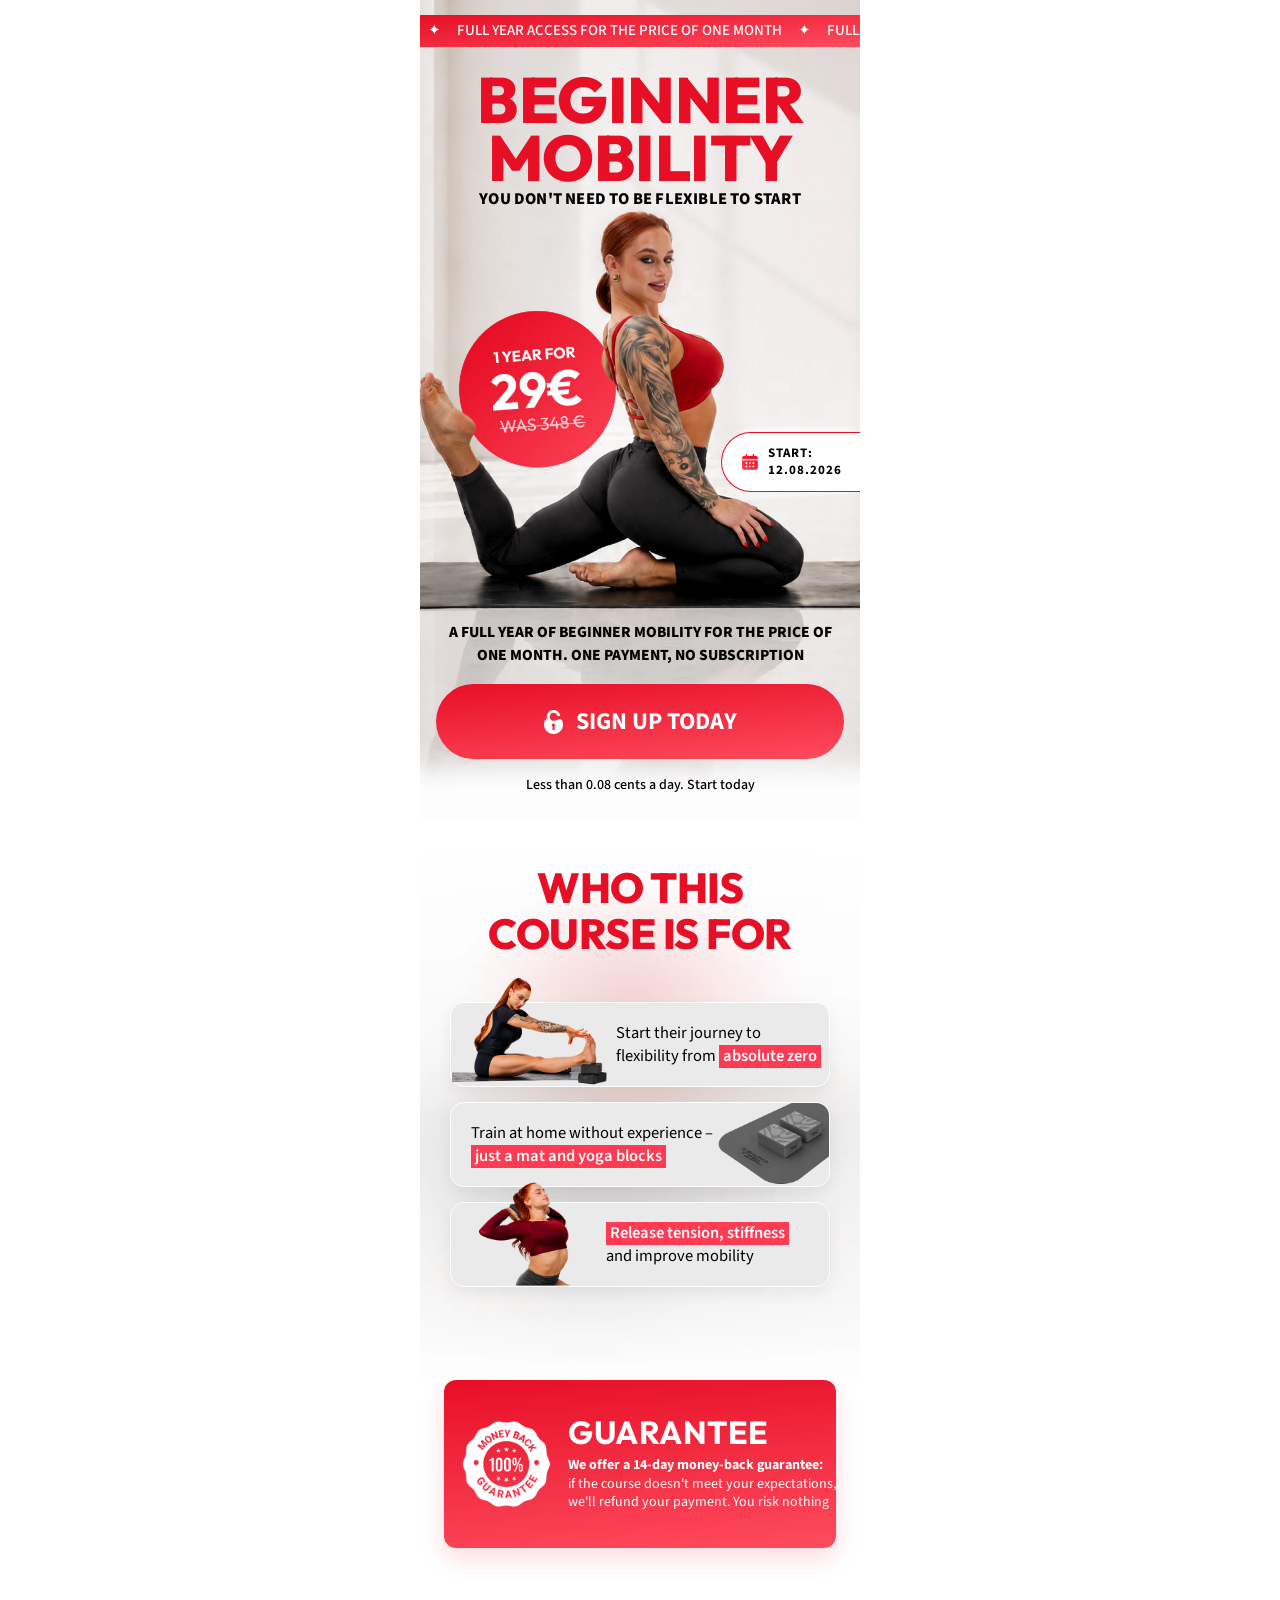
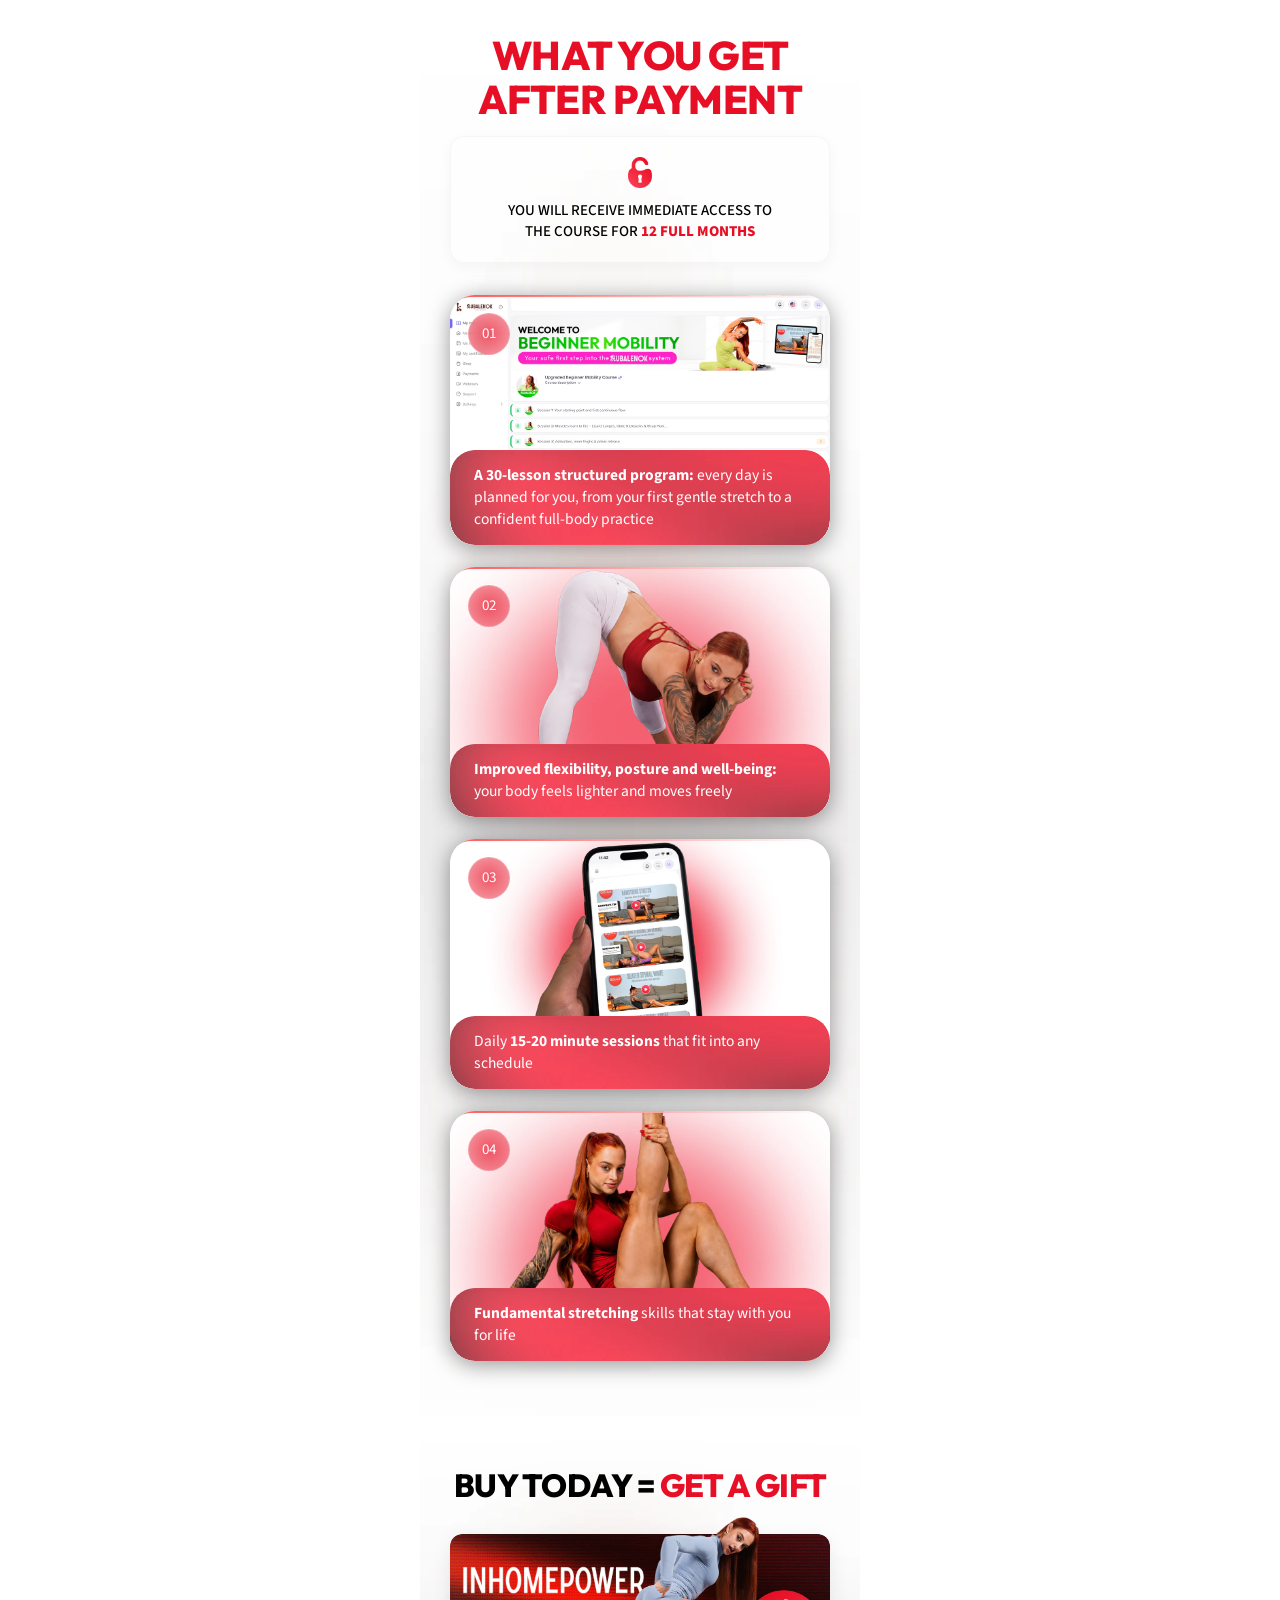
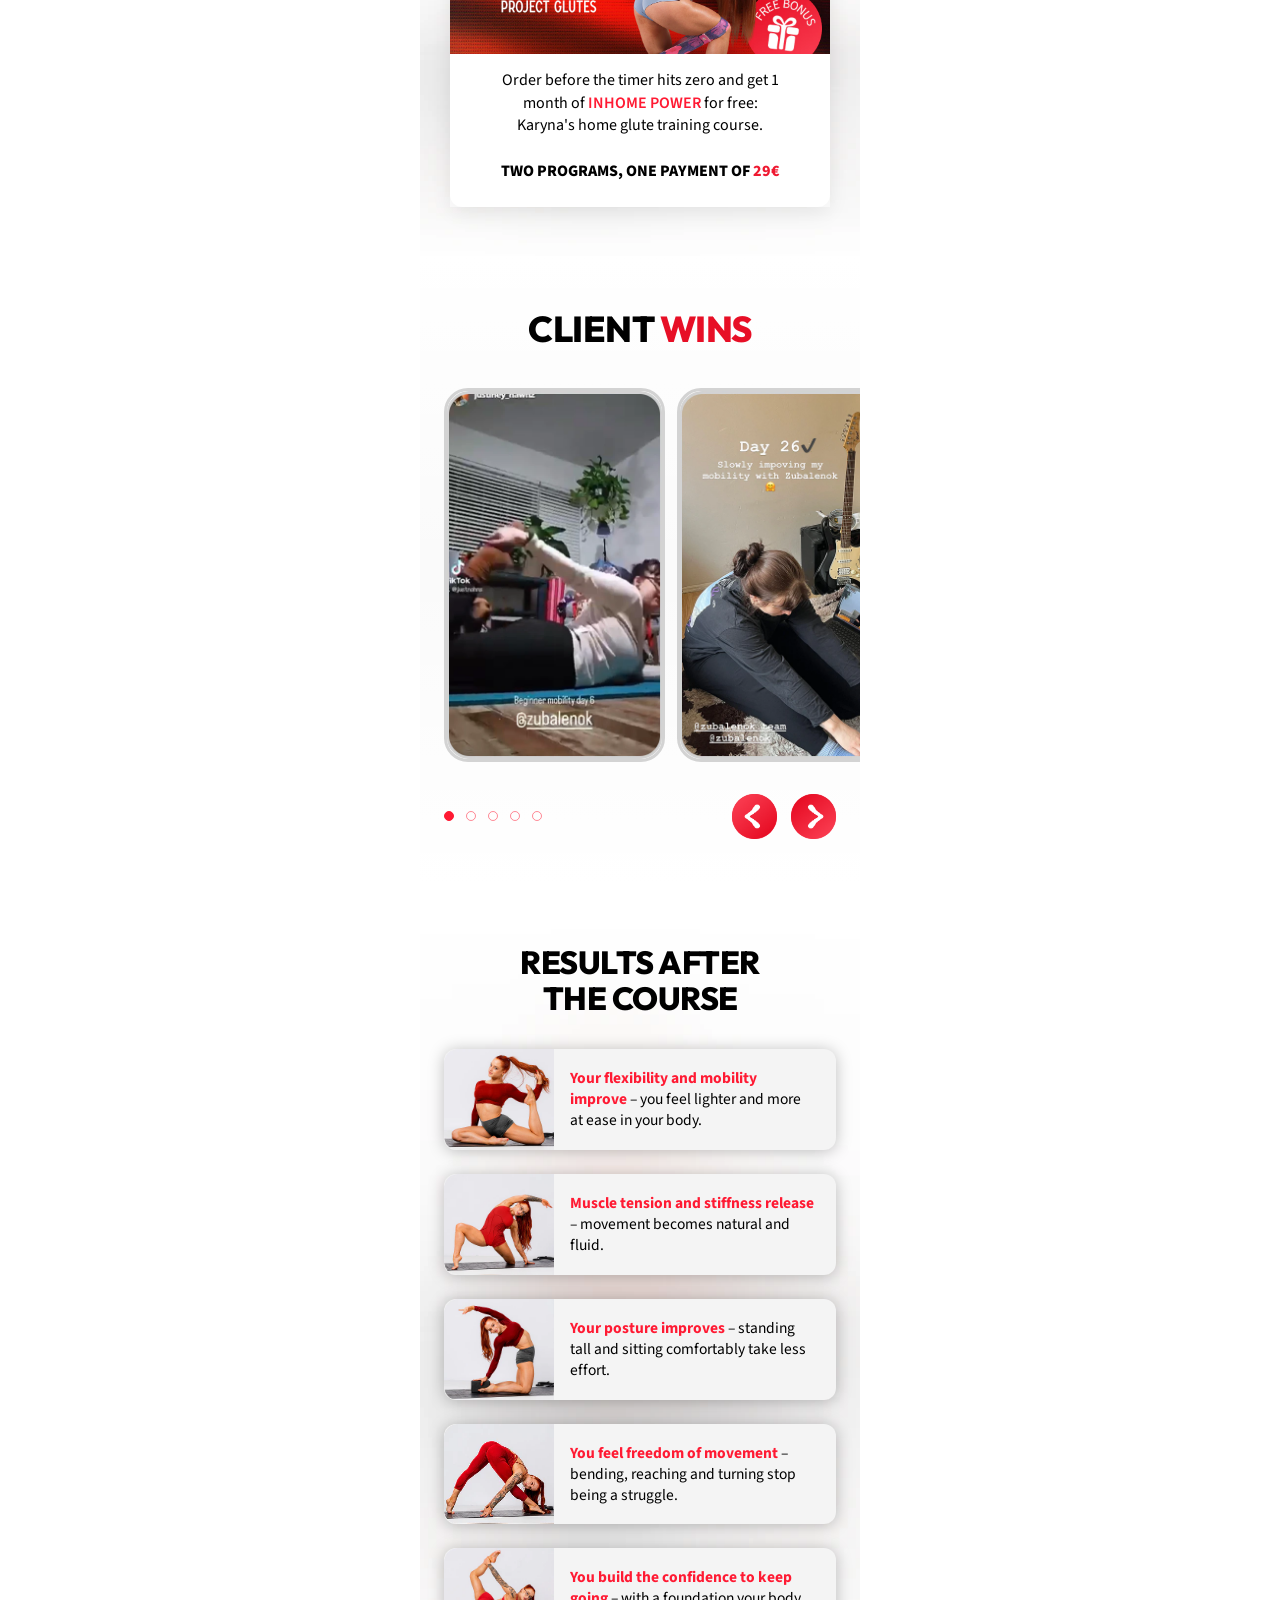
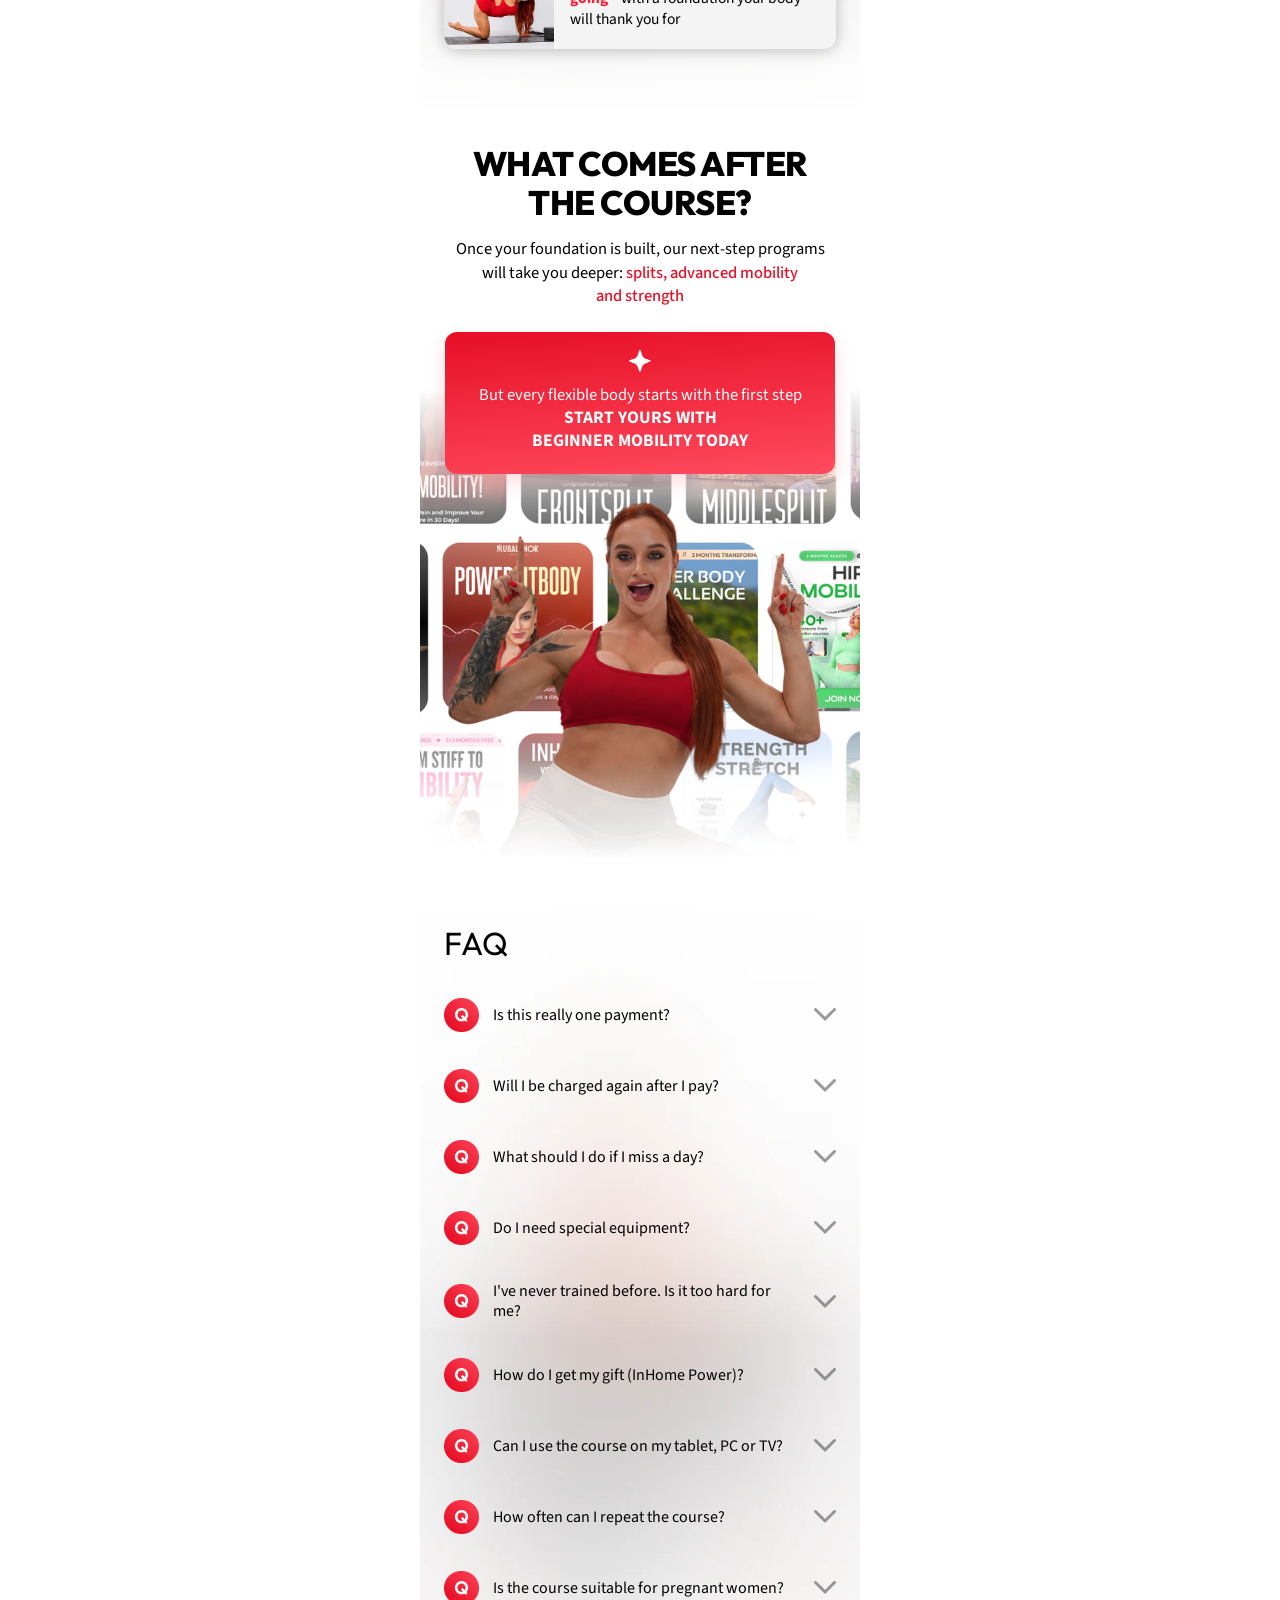
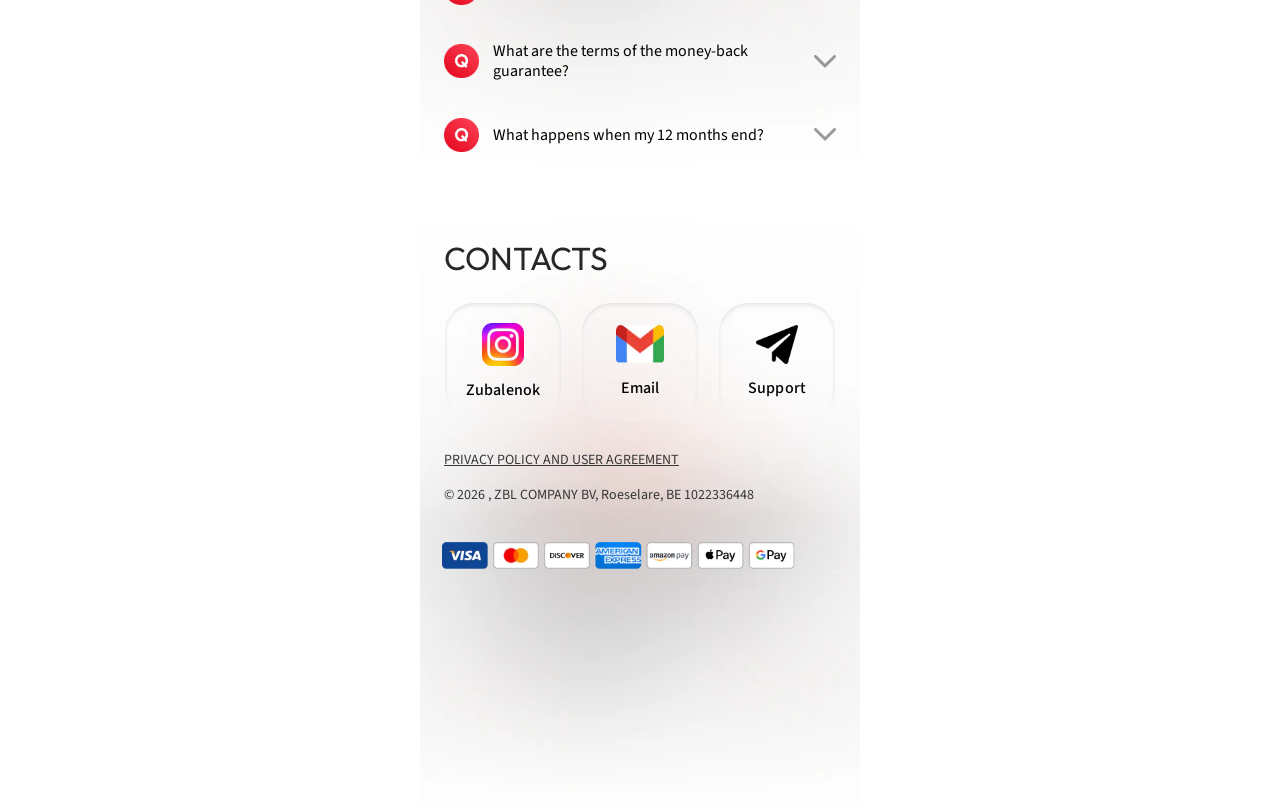
==== commit 1cb91e41: "fddfdf" ====
--- a/index.html
+++ b/index.html
@@ -377,7 +377,7 @@
 
 
 <div class="faq-section">
-  <div class="s7" style="padding-bottom: 0; align-items: initial;">
+  <div class="s7" style="padding-bottom: 0; align-items: initial;padding-left: 0;padding-right: 0;">
     <h2 class="mainTitle">FAQ</h2>
     
    <div class="s7__container">
--- a/css/main.css
+++ b/css/main.css
@@ -928,6 +928,7 @@
   .s7 .mainTitle {
     color: #000;
     font-size: 32px;
+    padding-left: 24px;
     font-weight: 400;
     font-family: 'Outfit', sans-serif;
     text-transform: uppercase;
@@ -959,7 +960,7 @@
     width: 100%;
     cursor: pointer;
     user-select: none;
-    padding: 10px 0;
+    padding: 10px 24px;
   }
 
   .s7__q-icon {
@@ -1023,7 +1024,9 @@
     align-items: flex-end;
     gap: 10px;
     padding-top: 10px;
-    padding-bottom: 10px;
+    padding-bottom: 17px;
+    padding-left: 24px;
+    padding-right: 24px;
   }
 
   .s7__answer-bubble {
@@ -1034,6 +1037,7 @@
     font-size: 15px;
     font-family: 'Source Sans 3', sans-serif;
     font-weight: 400;
+    box-shadow: 0 4px 19px 0 rgba(0, 0, 0, 0.1);
     line-height: 20px;
     flex: 1;
     box-sizing: border-box;
@@ -1058,8 +1062,6 @@
     height: 50px;
     border-radius: 50%;
     object-fit: cover;
-    border: 1px solid #3E3936;
-    background: rgba(62, 57, 54, 0.54);
     flex-shrink: 0;
   }
 
@@ -1075,7 +1077,7 @@
 }
 
 .contacts__title {
-    text-align: left; color: #282727; font-size: 51px; font-family: League Gothic; font-weight: 400; text-transform: uppercase; line-height: 48px; word-wrap: break-word;
+    text-align: left; color: #282727; font-size: 32px;     font-family: 'Outfit', sans-serif; font-weight: 400; text-transform: uppercase; line-height: 48px; word-wrap: break-word;
     padding-bottom: 20px;
 }
 
@@ -1780,7 +1782,7 @@
 
   .s7__question {
     gap: 3.1818vw;
-    padding: 2.2727vw 0;
+ 
   }
 
   .s7__q-icon {
@@ -1806,7 +1808,7 @@
   .s7__answer-inner {
     gap: 2.2727vw;
     padding-top: 2.2727vw;
-    padding-bottom: 2.2727vw;
+
   }
 
   .s7__answer-bubble {
@@ -1825,7 +1827,6 @@
   .s7__avatar {
     width: 11.3636vw;
     height: 11.3636vw;
-    border: 0.2273vw solid #3E3936;
   }
 
   .contacts {
@@ -1833,7 +1834,6 @@
   }
 
   .contacts__title {
-    font-size: 11.5909vw;
     line-height: 10.9091vw;
     padding-bottom: 4.5455vw;
   }
